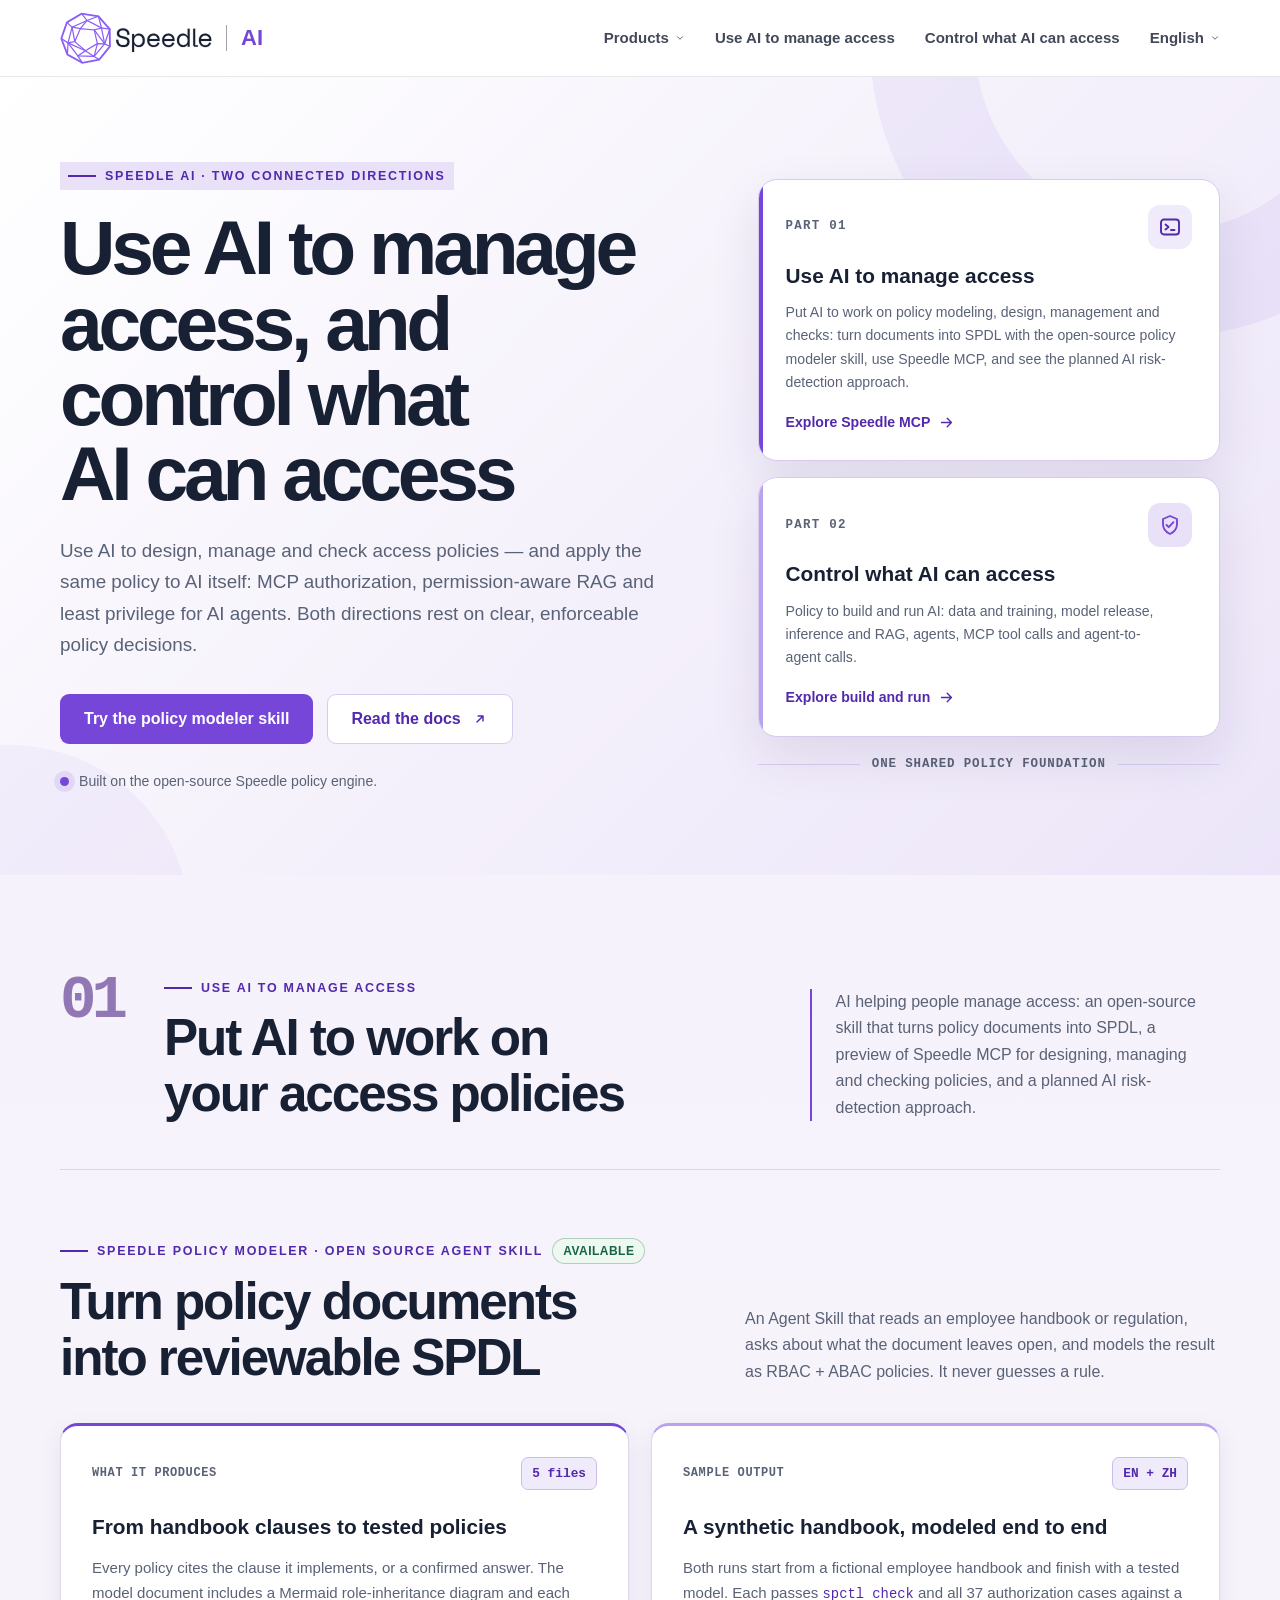
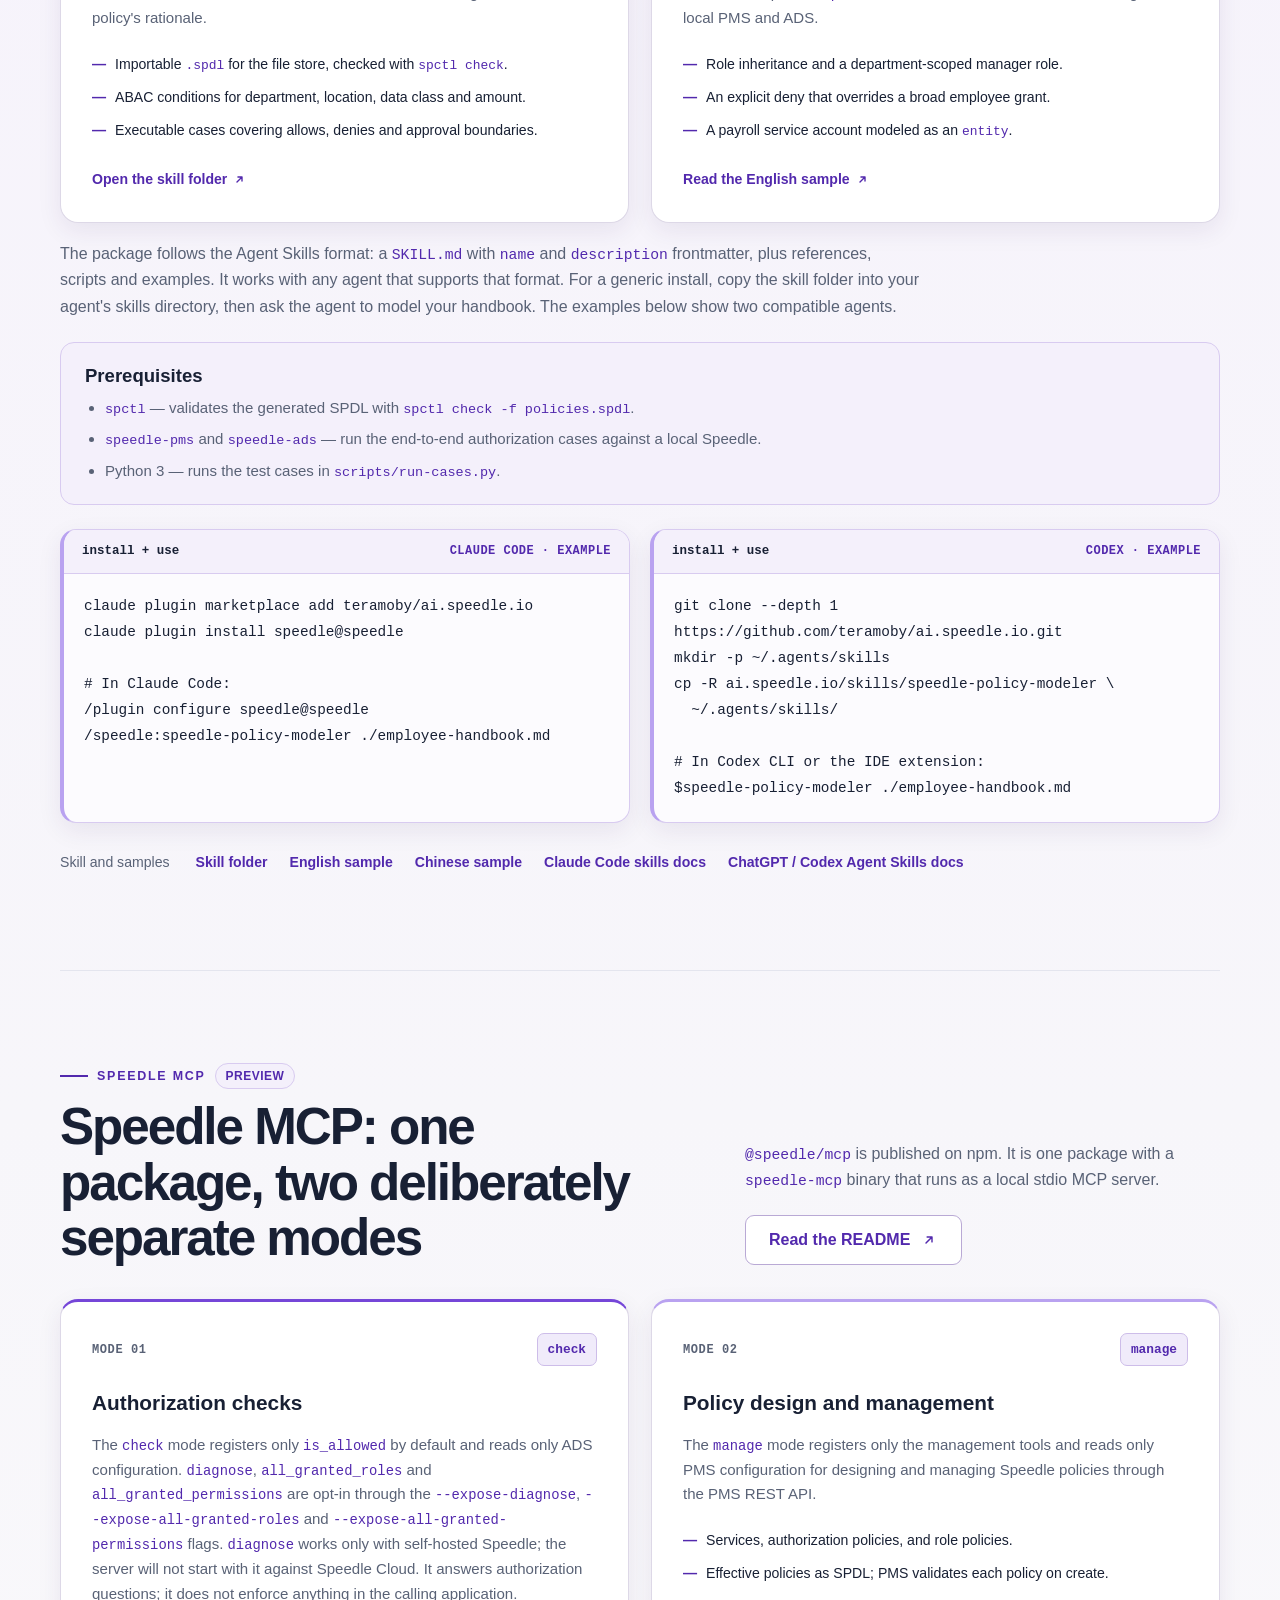
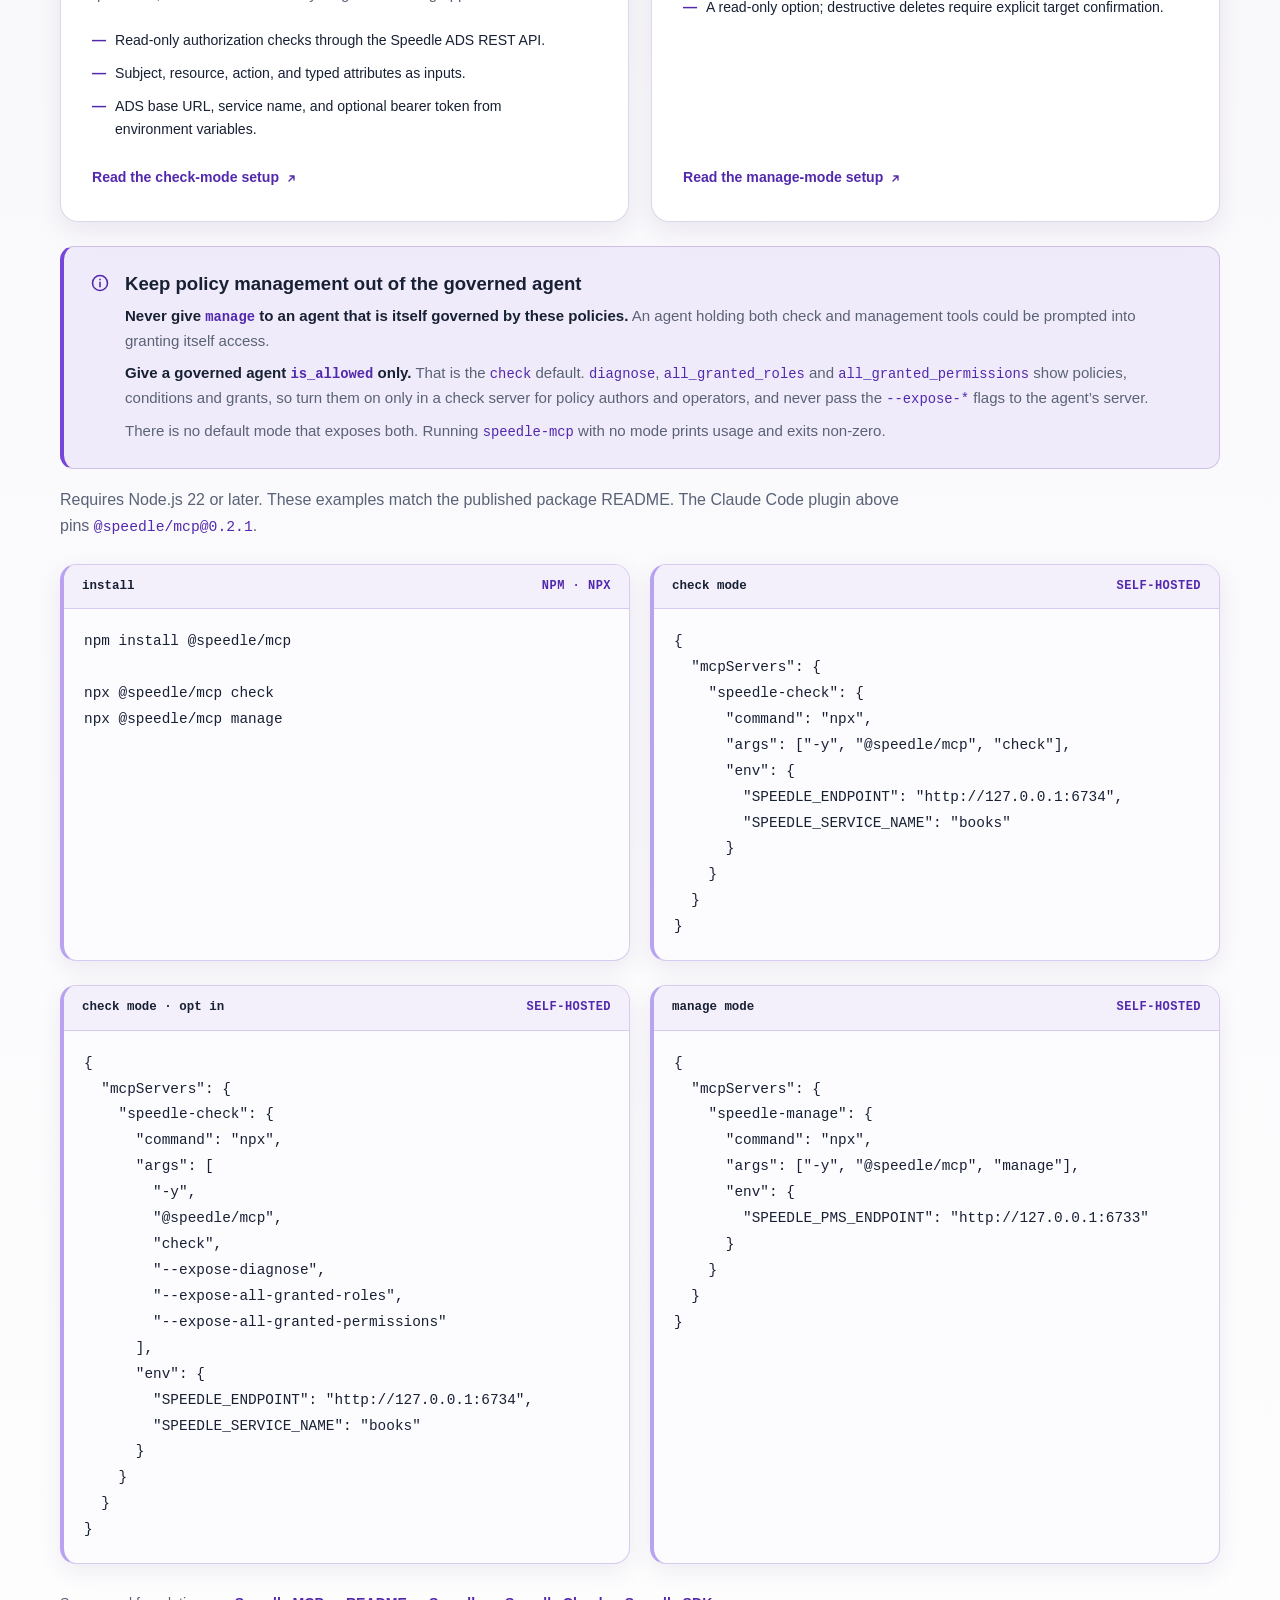
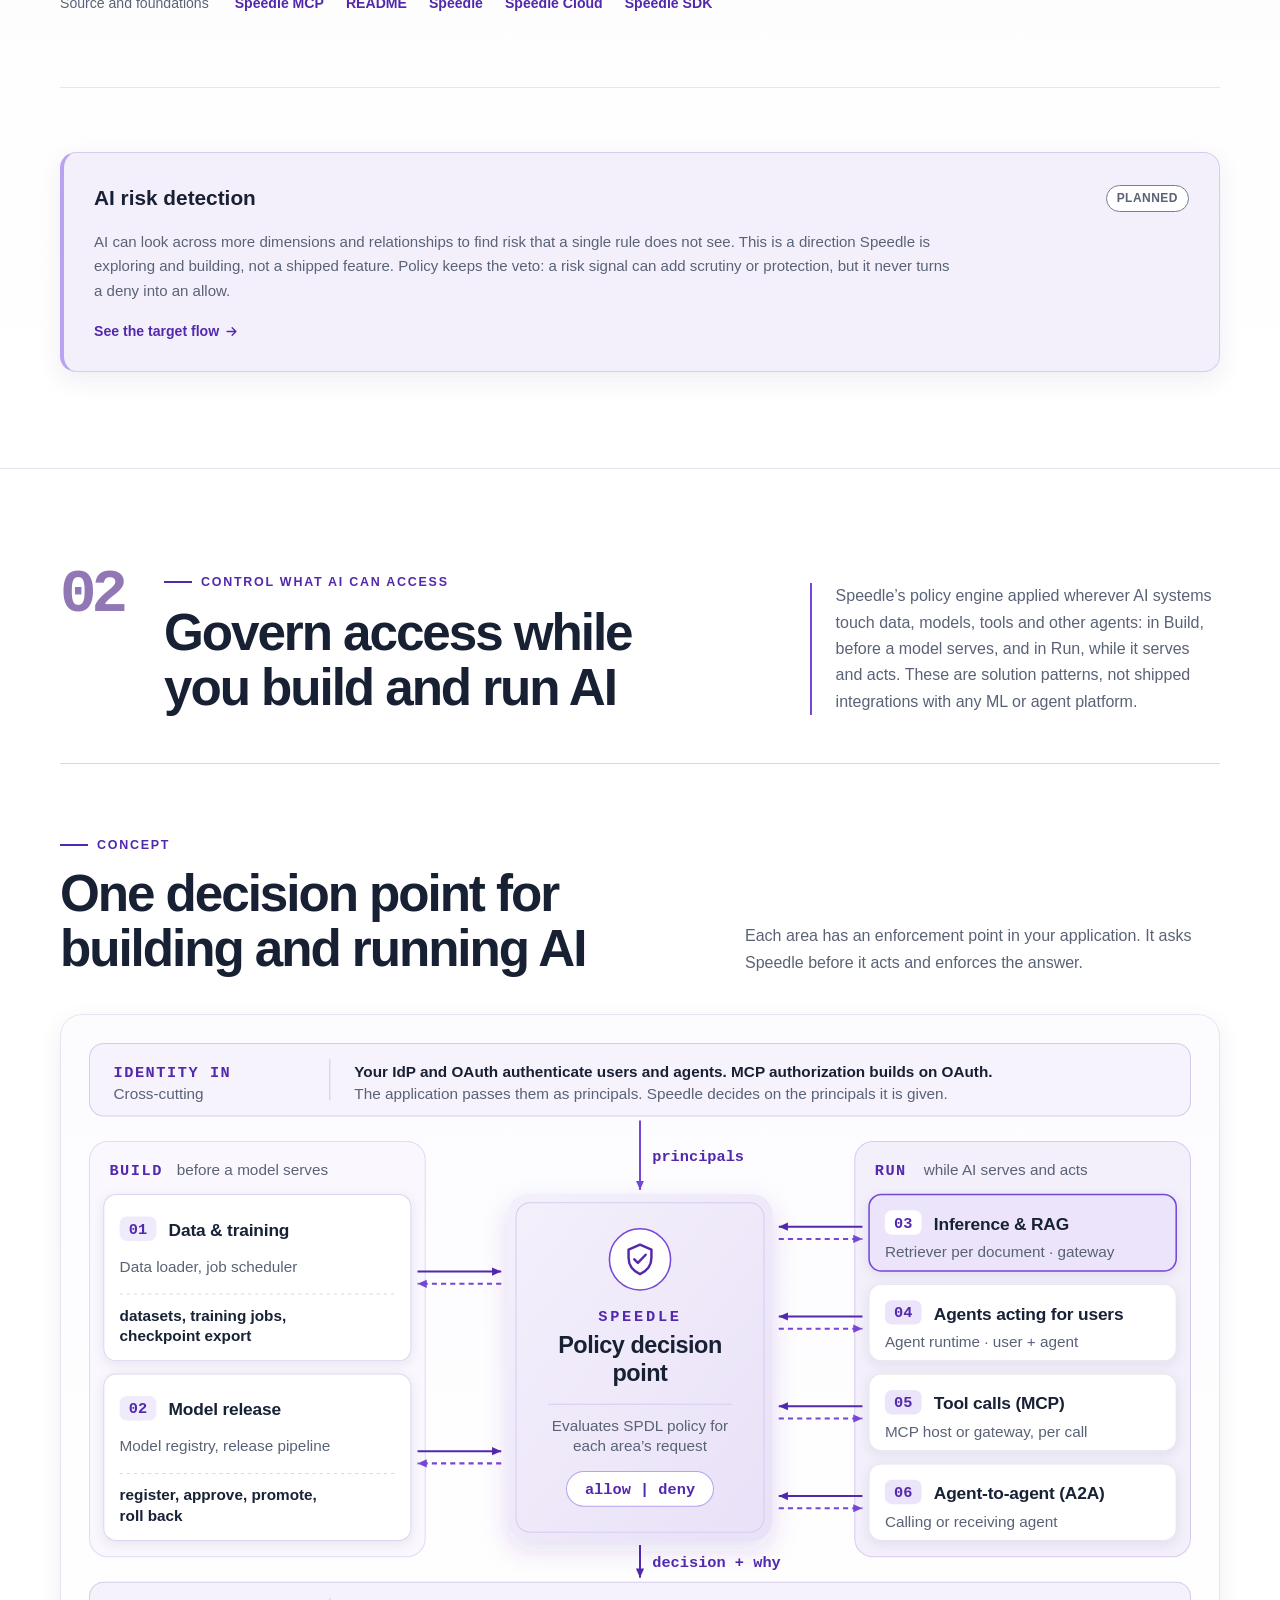
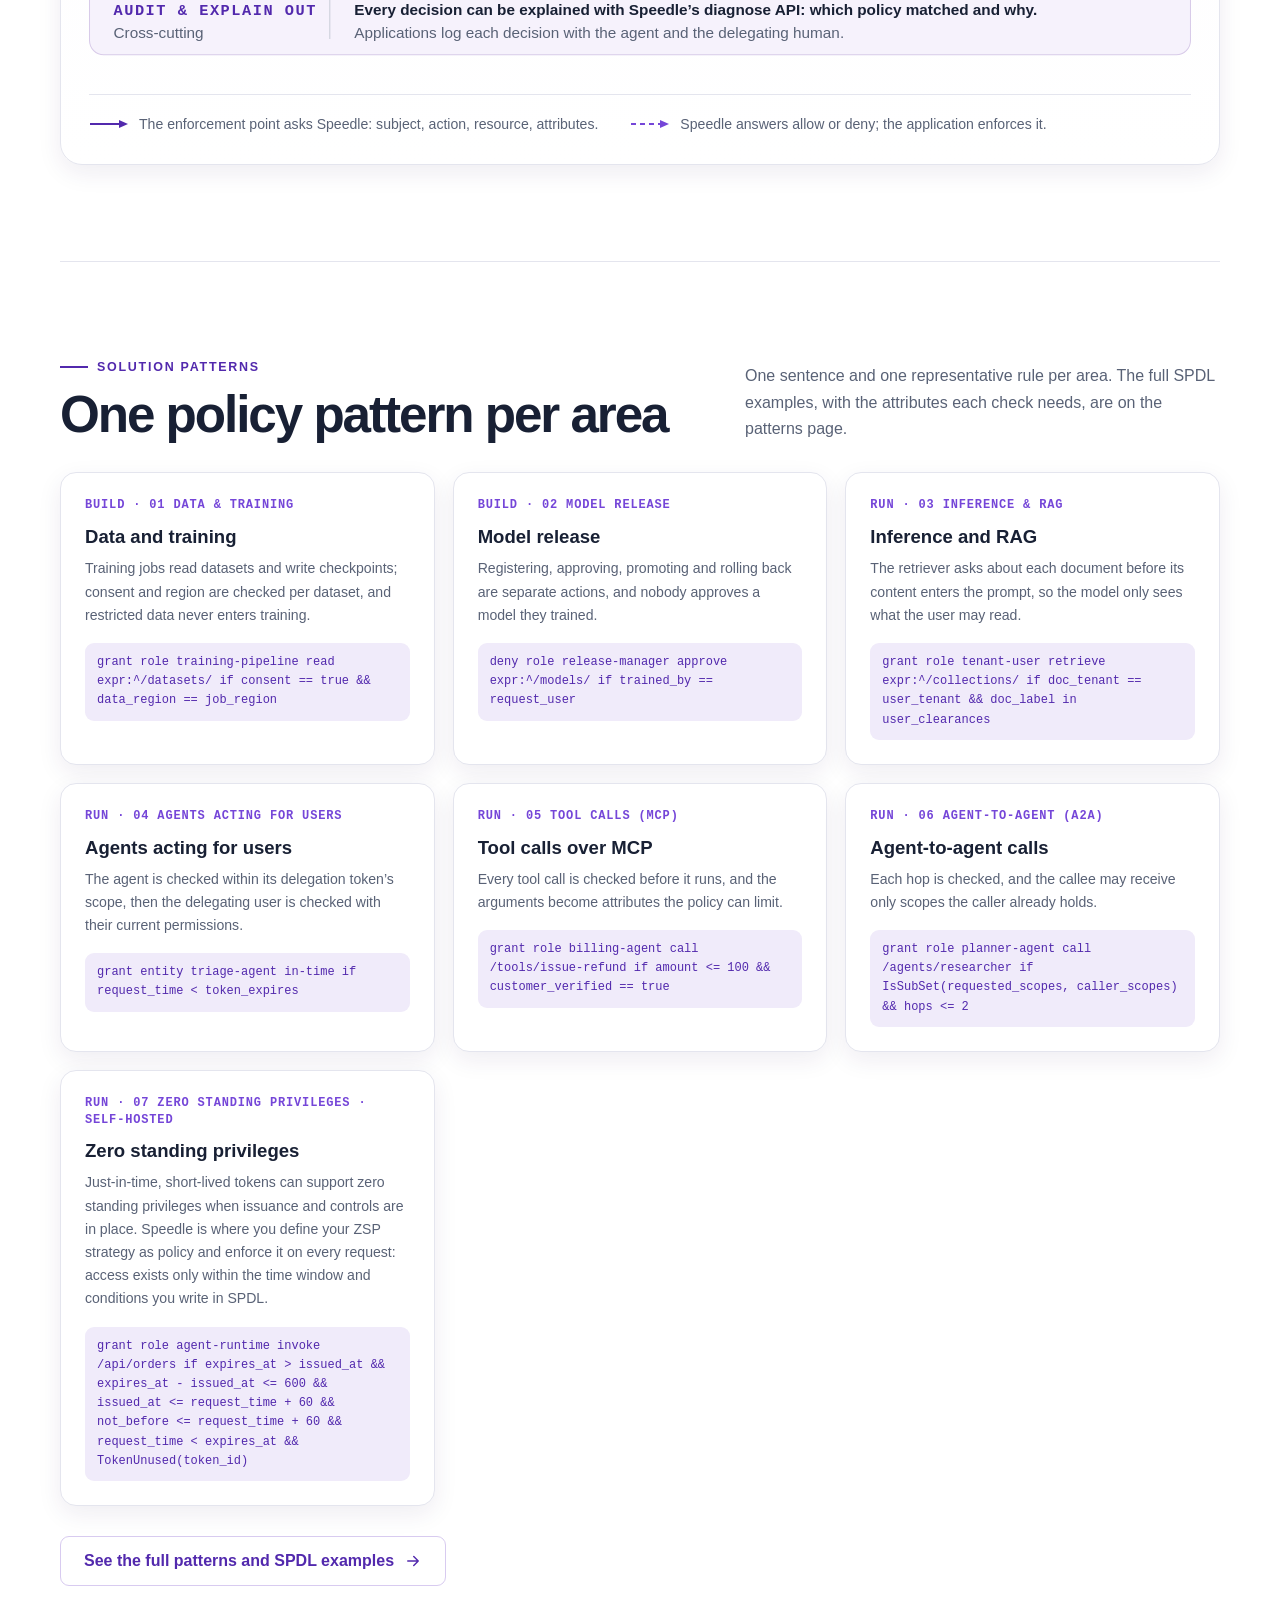
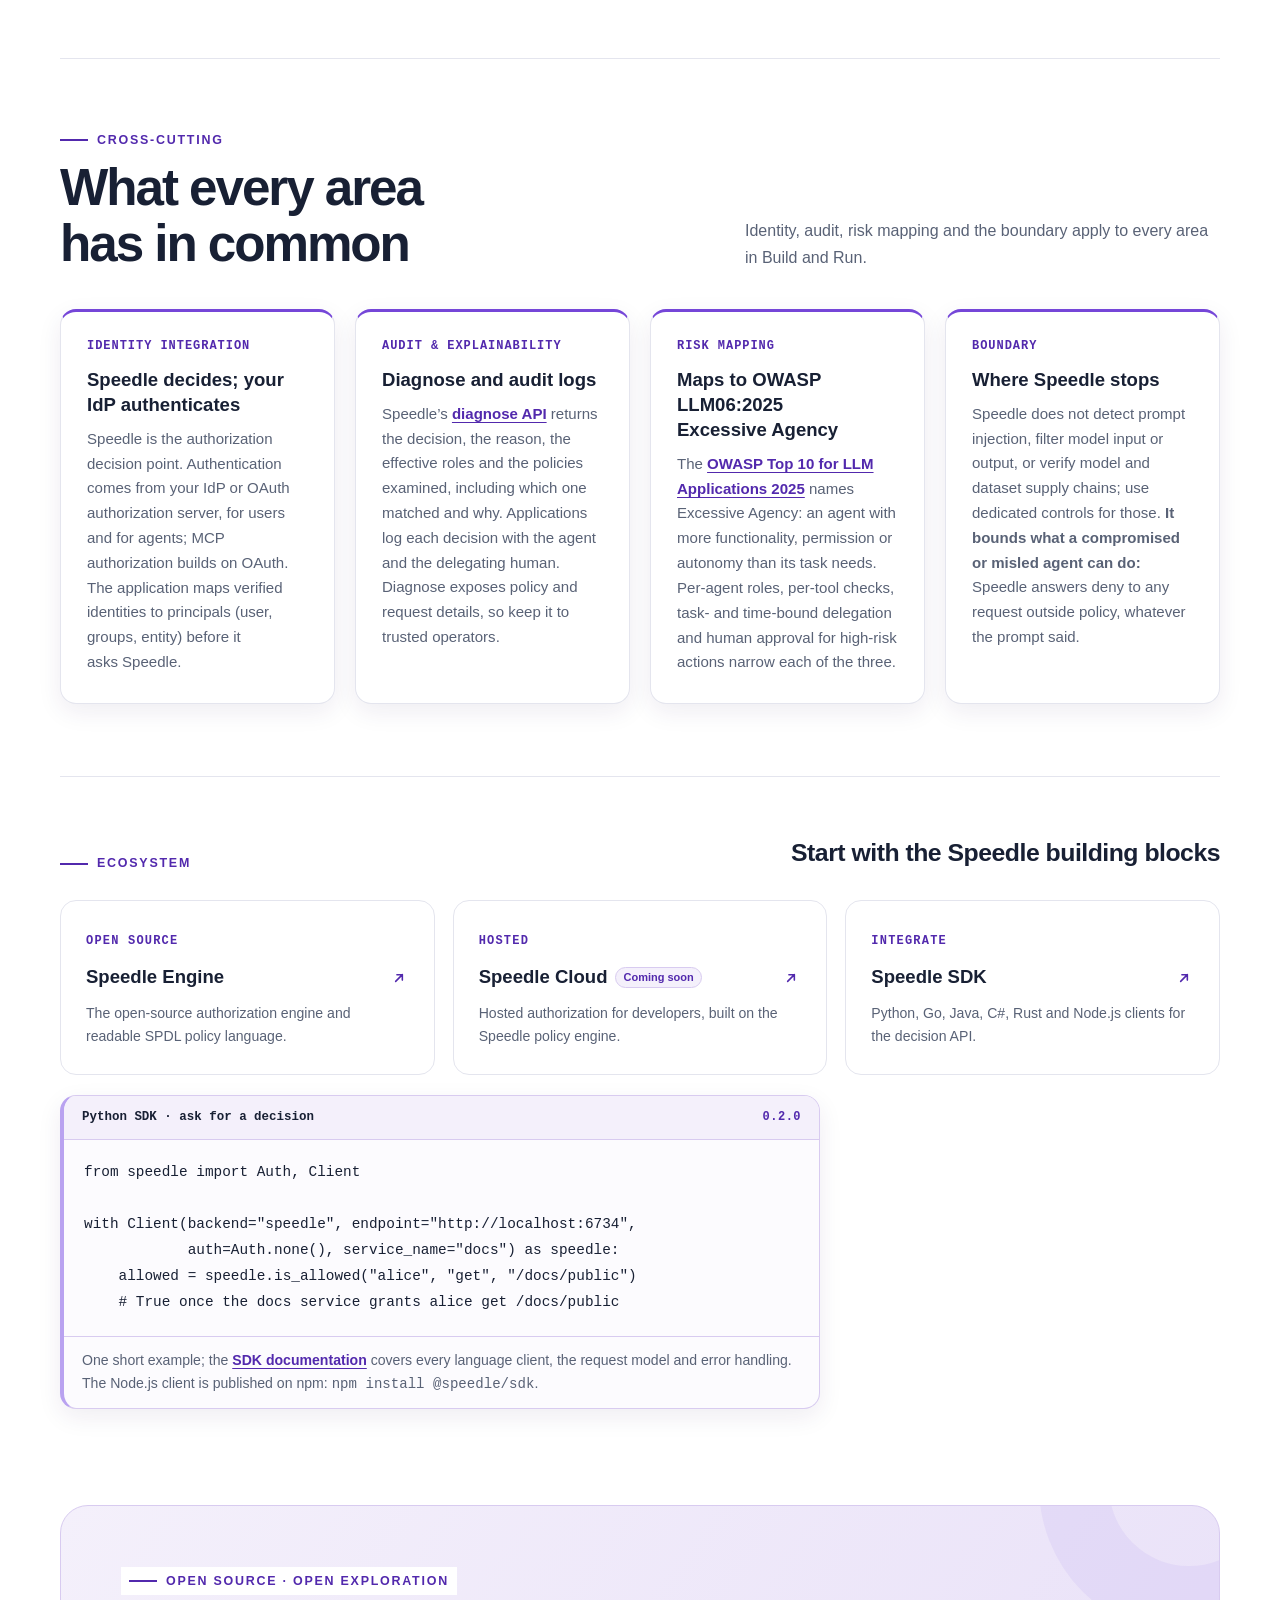
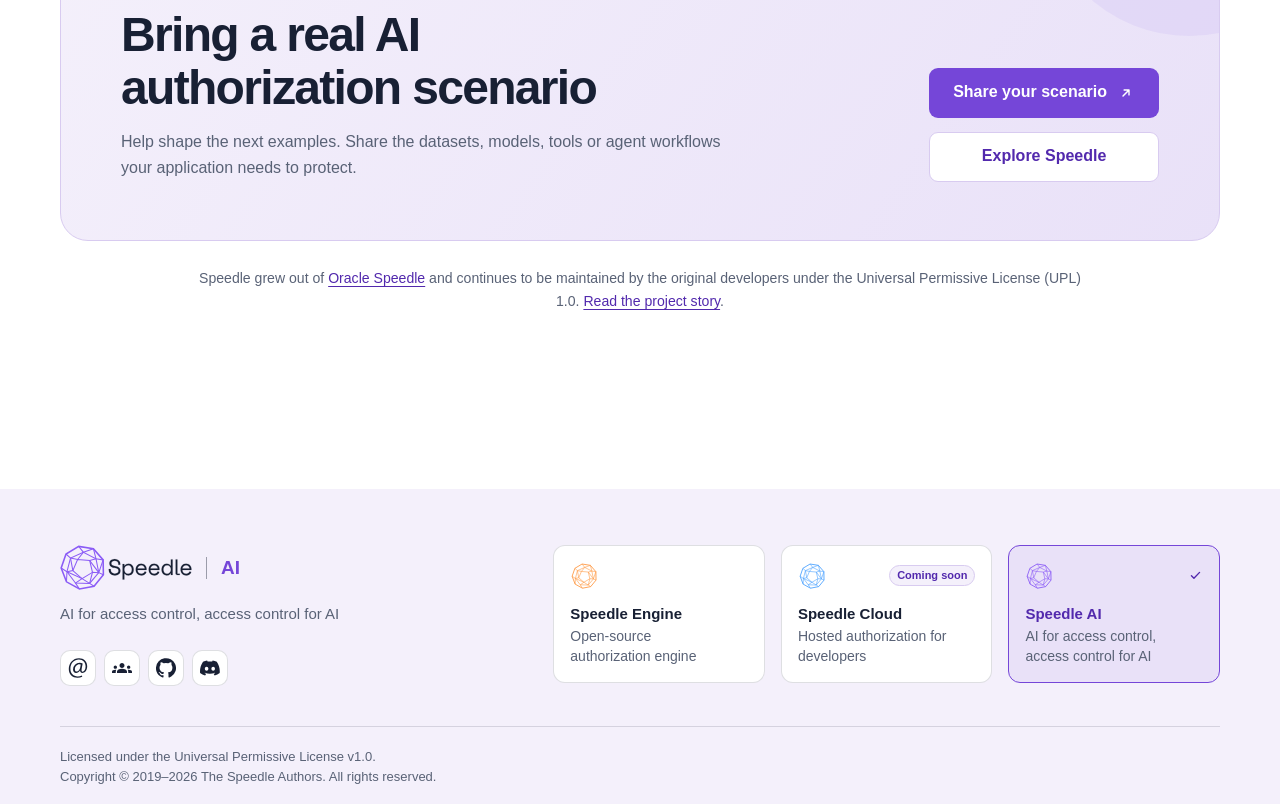
==== index.html @ c2c3751a "fix(seo): limit hreflang alternates to en, zh-CN and x-default Signed-off-by: William Cai <wcai@tera" ====
<!doctype html>
<html lang="en">
<head>
  <meta charset="utf-8">
  <meta name="viewport" content="width=device-width, initial-scale=1">
  <meta name="theme-color" content="#ffffff">
  <meta name="color-scheme" content="light">
  <title>Speedle AI — AI for access control, access control for AI</title>
  <meta name="description" content="Speedle AI: AI agent authorization and access control — MCP authorization, permission-aware RAG, A2A calls, zero standing privileges and least privilege.">
  <meta name="robots" content="index, follow, max-image-preview:large">
  <link rel="canonical" href="https://ai.speedle.io/">
  <link rel="alternate" hreflang="en" href="https://ai.speedle.io/">
  <link rel="alternate" hreflang="zh-CN" href="https://ai.speedle.io/zh/">
  <link rel="alternate" hreflang="x-default" href="https://ai.speedle.io/">
  <meta property="og:type" content="website">
  <meta property="og:locale" content="en_US">
  <meta property="og:site_name" content="Speedle AI">
  <meta property="og:title" content="Speedle AI — AI for access control, access control for AI">
  <meta property="og:description" content="Policy-based access control for AI agents: MCP authorization, permission-aware RAG, A2A calls, zero standing privileges (ZSP) and least privilege on the open-source Speedle engine.">
  <meta property="og:url" content="https://ai.speedle.io/">
  <meta property="og:image" content="https://ai.speedle.io/assets/og-image.png">
  <meta property="og:image:type" content="image/png">
  <meta property="og:image:width" content="1200">
  <meta property="og:image:height" content="630">
  <meta property="og:image:alt" content="Speedle AI: AI agent authorization and access control, with the Speedle sphere mark">
  <meta name="twitter:card" content="summary_large_image">
  <meta name="twitter:title" content="Speedle AI — AI for access control, access control for AI">
  <meta name="twitter:description" content="Policy-based access control for AI agents: MCP authorization, permission-aware RAG, A2A calls, zero standing privileges (ZSP) and least privilege on the open-source Speedle engine.">
  <meta name="twitter:image" content="https://ai.speedle.io/assets/og-image.png">
  <meta name="twitter:image:alt" content="Speedle AI: AI agent authorization and access control, with the Speedle sphere mark">
  <link rel="icon" href="/favicon.svg" type="image/svg+xml">
  <link rel="icon" href="/favicon.ico" sizes="any">
  <link rel="apple-touch-icon" href="/apple-touch-icon.png">
  <link rel="stylesheet" href="/styles.css">
  <script src="/app.js" defer></script>
  <script type="application/ld+json">
  {
    "@context": "https://schema.org",
    "@type": "Organization",
    "@id": "https://engine.speedle.io/#organization",
    "name": "Speedle",
    "url": "https://engine.speedle.io/",
    "logo": "https://ai.speedle.io/apple-touch-icon.png",
    "sameAs": [
      "https://github.com/teramoby/speedle-plus",
      "https://engine.speedle.io/",
      "https://cloud.speedle.io/",
      "https://ai.speedle.io/"
    ]
  }
  </script>
  <script type="application/ld+json">
  {
    "@context": "https://schema.org",
    "@type": "WebSite",
    "@id": "https://ai.speedle.io/#website",
    "url": "https://ai.speedle.io/",
    "name": "Speedle AI",
    "inLanguage": "en",
    "publisher": {
      "@id": "https://engine.speedle.io/#organization"
    }
  }
  </script>
  <script type="application/ld+json">
  {
    "@context": "https://schema.org",
    "@type": "SoftwareApplication",
    "@id": "https://ai.speedle.io/#software",
    "name": "Speedle AI",
    "url": "https://ai.speedle.io/",
    "description": "Speedle AI applies the open-source Speedle policy engine to AI access management: authorization for AI agents, MCP authorization, permission-aware RAG, zero standing privileges (ZSP) and agent-to-agent (A2A) calls.",
    "applicationCategory": "SecurityApplication",
    "isAccessibleForFree": true,
    "license": "https://opensource.org/license/upl",
    "codeRepository": "https://github.com/teramoby/speedle-plus",
    "publisher": {
      "@id": "https://engine.speedle.io/#organization"
    }
  }
  </script>
</head>
<body>
  <svg class="sprite" aria-hidden="true" focusable="false">
    <symbol id="i-arrow" viewBox="0 0 24 24"><path d="M5 12h14M13 6l6 6-6 6"/></symbol>
    <symbol id="i-external" viewBox="0 0 24 24"><path d="M8 16 16 8M9.5 8H16v6.5"/></symbol>
    <symbol id="i-terminal" viewBox="0 0 24 24"><rect x="3" y="4.5" width="18" height="15" rx="3"/><path d="m7.5 9.5 3 2.5-3 2.5M13 15h3.5"/></symbol>
    <symbol id="i-info" viewBox="0 0 24 24"><circle cx="12" cy="12" r="9"/><path d="M12 11v5.5M12 7.5v.5"/></symbol>
    <symbol id="i-check" viewBox="0 0 24 24"><path d="m5.5 12.5 4 4 9-9.5"/></symbol>
    <symbol id="i-cross" viewBox="0 0 24 24"><path d="m7 7 10 10M17 7 7 17"/></symbol>
    <symbol id="i-shield" viewBox="0 0 24 24"><path d="m12 3 7 3v5c0 4.6-2.8 8.1-7 10-4.2-1.9-7-5.4-7-10V6l7-3Z"/><path d="m8.5 12 2.2 2.2 4.8-5"/></symbol>
    <symbol id="i-signals" viewBox="0 0 24 24"><circle cx="12" cy="12" r="2.5"/><circle cx="5" cy="5" r="1.7"/><circle cx="19" cy="5" r="1.7"/><circle cx="5" cy="19" r="1.7"/><circle cx="19" cy="19" r="1.7"/><path d="m6.3 6.3 3.9 3.9m3.6 0 3.9-3.9m-11.4 11.4 3.9-3.9m3.6 0 3.9 3.9"/></symbol>
    <symbol id="i-speedle-sphere" viewBox="22 22 114 114"><g fill="none" stroke="currentColor" stroke-linejoin="miter" stroke-miterlimit="3" stroke-linecap="butt"><polygon stroke-width="3.6" points="41.83 47.82 30.67 80.15 42.9 112.09 72.8 128.69 106.38 122.19 127.93 95.63 127.36 61.43 104.94 35.6 71.16 30.23"/><g stroke-width="2.4"><polygon points="81.97 43.92 52.19 57.23 44.03 88.8 63.62 114.87 96.22 115.81 117.28 90.9 110.94 58.91"/><polygon points="68.57 60.42 57.6 86.19 78.73 104.59 102.75 90.18 96.47 62.88"/><path d="M41.83 47.82L52.19 57.23 68.57 60.42 81.97 43.92 71.16 30.23 M30.67 80.15L44.03 88.8 42.9 112.09 M52.19 57.23L57.6 86.19 44.03 88.8 78.73 104.59 63.62 114.87 72.8 128.69 M78.73 104.59L96.22 115.81 106.38 122.19 M96.22 115.81L102.75 90.18 117.28 90.9 127.93 95.63 M117.28 90.9L127.36 61.43 110.94 58.91 104.94 35.6 81.97 43.92 M110.94 58.91L96.47 62.88 117.28 90.9"/></g></g></symbol>
  </svg>

  <a class="skip-link" href="#main">Skip to content</a>

  <header class="site-header">
    <div class="wrap nav">
      <a class="brand" href="/" aria-label="Speedle AI home">
        <img src="/assets/speedle-mark-ai.svg" width="152" height="52" alt="Speedle">
        <span class="brand-divider" aria-hidden="true"></span>
        <span class="brand-product">AI</span>
      </a>
      <button class="menu" type="button" aria-expanded="false" aria-controls="site-nav" aria-label="Open navigation">☰</button>
      <nav id="site-nav" class="nav-links" aria-label="Main navigation">
        <div class="products">
          <button class="products-toggle" type="button" aria-haspopup="true" aria-expanded="false" aria-controls="products-menu">Products<svg class="products-chevron" viewBox="0 0 24 24" aria-hidden="true"><path d="m6 9 6 6 6-6"/></svg></button>
          <div class="products-panel" id="products-menu" role="menu" aria-label="Speedle products">
            <span class="products-heading" aria-hidden="true">Products</span>
            <a class="product-row" href="https://engine.speedle.io/" role="menuitem">
              <svg class="product-sphere product-engine" aria-hidden="true"><use href="#i-speedle-sphere"/></svg>
              <span class="product-copy"><span class="product-name">Speedle Engine</span><span class="product-description">Open-source authorization engine</span></span>
            </a>
            <a class="product-row" href="https://cloud.speedle.io/" role="menuitem">
              <svg class="product-sphere product-cloud" aria-hidden="true"><use href="#i-speedle-sphere"/></svg>
              <span class="product-copy"><span class="product-name">Speedle Cloud<span class="coming-soon">Coming soon</span></span><span class="product-description">Hosted authorization for developers</span></span>
            </a>
            <a class="product-row" href="https://ai.speedle.io/" role="menuitem" aria-current="page">
              <svg class="product-sphere product-ai" aria-hidden="true"><use href="#i-speedle-sphere"/></svg>
              <span class="product-copy"><span class="product-name">Speedle AI</span><span class="product-description">AI for access control, access control for AI</span></span>
              <svg class="product-check icon icon-sm" aria-hidden="true"><use href="#i-check"/></svg>
            </a>
          </div>
        </div>
        <a href="#ai-for-access">Use AI to manage access</a>
        <a href="#access-for-ai">Control what AI can access</a>
        <div class="languages">
          <button class="languages-button" type="button" aria-haspopup="true" aria-expanded="false" aria-controls="languages-panel">English<svg class="languages-chevron" viewBox="0 0 24 24" aria-hidden="true"><path d="m6 9 6 6 6-6"/></svg></button>
          <span class="languages-heading" aria-hidden="true">Languages</span>
          <div class="languages-panel" id="languages-panel" role="group" aria-label="Languages">
            <a class="language-row" href="/" lang="en" hreflang="en" aria-current="page">English</a>
            <a class="language-row" href="/zh/" lang="zh-CN" hreflang="zh-CN">中文</a>
            <a class="language-row" href="/ja/" lang="ja" hreflang="ja">日本語</a>
            <a class="language-row" href="/ko/" lang="ko" hreflang="ko">한국어</a>
            <a class="language-row" href="/es/" lang="es" hreflang="es">Español</a>
          </div>
        </div>
      </nav>
    </div>
  </header>

  <main id="main">
    <section id="top" class="hero" aria-labelledby="hero-title">
      <div class="wrap hero-grid">
        <div class="hero-copy">
          <p class="eyebrow">Speedle AI · Two connected directions</p>
          <h1 id="hero-title">Use AI to manage access, and control what AI can access</h1>
          <p class="hero-lead">Use AI to design, manage and check access policies — and apply the same policy to AI itself: MCP authorization, permission-aware RAG and least privilege for AI agents. Both directions rest on clear, enforceable policy decisions.</p>
          <div class="actions"><a class="button button-primary" href="#policy-modeler">Try the policy modeler skill</a><a class="button button-secondary" href="https://engine.speedle.io/docs/">Read the docs<svg class="icon" aria-hidden="true"><use href="#i-external"/></svg></a></div>
          <p class="hero-note"><span aria-hidden="true"></span>Built on the open-source Speedle policy engine.</p>
        </div>
        <div class="hero-paths" aria-label="Explore the two parts of Speedle for AI">
          <a class="path-card" href="#ai-for-access">
            <div class="path-top"><span class="path-index">PART 01</span><span class="path-icon" aria-hidden="true"><svg class="icon"><use href="#i-terminal"/></svg></span></div>
            <h2>Use AI to manage access</h2>
            <p>Put AI to work on policy modeling, design, management and checks: turn documents into SPDL with the open-source policy modeler skill, use Speedle MCP, and see the planned AI risk-detection approach.</p>
            <span class="path-link">Explore Speedle MCP<svg class="icon" aria-hidden="true"><use href="#i-arrow"/></svg></span>
          </a>
          <a class="path-card" href="#access-for-ai">
            <div class="path-top"><span class="path-index">PART 02</span><span class="path-icon" aria-hidden="true"><svg class="icon"><use href="#i-shield"/></svg></span></div>
            <h2>Control what AI can access</h2>
            <p>Policy to build and run AI: data and training, model release, inference and RAG, agents, MCP tool calls and agent-to-agent calls.</p>
            <span class="path-link">Explore build and run<svg class="icon" aria-hidden="true"><use href="#i-arrow"/></svg></span>
          </a>
          <p class="hero-foundation"><span></span>One shared policy foundation<span></span></p>
        </div>
      </div>
    </section>

    <section id="ai-for-access" class="section part part-one" aria-labelledby="ai-for-access-title">
      <div class="wrap">
        <header class="part-header">
          <span class="part-number" aria-hidden="true">01</span>
          <div class="part-heading"><p class="eyebrow">Use AI to manage access</p><h2 id="ai-for-access-title">Put AI to work on your access policies</h2></div>
          <p class="part-summary">AI helping people manage access: an open-source skill that turns policy documents into SPDL, a preview of Speedle MCP for designing, managing and checking policies, and a planned AI risk-detection approach.</p>
        </header>

        <div id="policy-modeler" class="policy-modeler">
          <div class="section-head">
            <div><p class="eyebrow">Speedle policy modeler · Open source Agent Skill<span class="status-badge status-available">Available</span></p><h3 id="policy-modeler-title">Turn policy documents into reviewable SPDL</h3></div>
            <p>An Agent Skill that reads an employee handbook or regulation, asks about what the document leaves open, and models the result as RBAC + ABAC policies. It never guesses a rule.</p>
          </div>

          <div class="mode-grid">
            <article class="mode-card">
              <div class="mode-top"><span class="mode-label">What it produces</span><code>5 files</code></div>
              <h4>From handbook clauses to tested policies</h4>
              <p>Every policy cites the clause it implements, or a confirmed answer. The model document includes a Mermaid role-inheritance diagram and each policy's rationale.</p>
              <ul class="mode-list">
                <li><span>Importable <code>.spdl</code> for the file store, checked with <code>spctl check</code>.</span></li>
                <li><span>ABAC conditions for department, location, data class and amount.</span></li>
                <li><span>Executable cases covering allows, denies and approval boundaries.</span></li>
              </ul>
              <a class="mode-link" href="https://github.com/teramoby/ai.speedle.io/tree/main/skills/speedle-policy-modeler">Open the skill folder<svg class="icon icon-sm" aria-hidden="true"><use href="#i-external"/></svg></a>
            </article>
            <article class="mode-card">
              <div class="mode-top"><span class="mode-label">Sample output</span><code>EN + ZH</code></div>
              <h4>A synthetic handbook, modeled end to end</h4>
              <p>Both runs start from a fictional employee handbook and finish with a tested model. Each passes <code>spctl check</code> and all 37 authorization cases against a local PMS and ADS.</p>
              <ul class="mode-list">
                <li><span>Role inheritance and a department-scoped manager role.</span></li>
                <li><span>An explicit deny that overrides a broad employee grant.</span></li>
                <li><span>A payroll service account modeled as an <code>entity</code>.</span></li>
              </ul>
              <a class="mode-link" href="https://github.com/teramoby/ai.speedle.io/blob/main/skills/speedle-policy-modeler/examples/en/model.md">Read the English sample<svg class="icon icon-sm" aria-hidden="true"><use href="#i-external"/></svg></a>
            </article>
          </div>

          <p class="launch-note">The package follows the Agent Skills format: a <code>SKILL.md</code> with <code>name</code> and <code>description</code> frontmatter, plus references, scripts and examples. It works with any agent that supports that format. For a generic install, copy the skill folder into your agent's skills directory, then ask the agent to model your handbook. The examples below show two compatible agents.</p>

          <div class="prerequisites">
            <h4>Prerequisites</h4>
            <ul>
              <li><code>spctl</code> — validates the generated SPDL with <code>spctl check -f policies.spdl</code>.</li>
              <li><code>speedle-pms</code> and <code>speedle-ads</code> — run the end-to-end authorization cases against a local Speedle.</li>
              <li>Python 3 — runs the test cases in <code>scripts/run-cases.py</code>.</li>
            </ul>
          </div>

          <div class="config-grid">
            <figure class="config-card">
              <figcaption><span>install + use</span><span>Claude Code · example</span></figcaption>
              <pre tabindex="0" aria-label="Install and use the Speedle plugin with Claude Code"><code>claude plugin marketplace add teramoby/ai.speedle.io
claude plugin install speedle@speedle

# In Claude Code:
/plugin configure speedle@speedle
/speedle:speedle-policy-modeler ./employee-handbook.md</code></pre>
            </figure>
            <figure class="config-card">
              <figcaption><span>install + use</span><span>Codex · example</span></figcaption>
              <pre tabindex="0" aria-label="Install and use the Speedle policy modeler skill with Codex"><code>git clone --depth 1 https://github.com/teramoby/ai.speedle.io.git
mkdir -p ~/.agents/skills
cp -R ai.speedle.io/skills/speedle-policy-modeler \
  ~/.agents/skills/

# In Codex CLI or the IDE extension:
$speedle-policy-modeler ./employee-handbook.md</code></pre>
            </figure>
          </div>

          <div class="mcp-resources"><span>Skill and samples</span><a href="https://github.com/teramoby/ai.speedle.io/tree/main/skills/speedle-policy-modeler">Skill folder</a><a href="https://github.com/teramoby/ai.speedle.io/blob/main/skills/speedle-policy-modeler/examples/en/model.md">English sample</a><a href="https://github.com/teramoby/ai.speedle.io/blob/main/skills/speedle-policy-modeler/examples/zh/model.md">Chinese sample</a><a href="https://code.claude.com/docs/en/skills">Claude Code skills docs</a><a href="https://learn.chatgpt.com/docs/build-skills">ChatGPT / Codex Agent Skills docs</a></div>
        </div>

        <div id="mcp" class="subsection mcp">
          <div class="section-head mcp-intro">
            <div><p class="eyebrow">Speedle MCP<span class="status-badge status-preview">Preview</span></p><h3 id="mcp-title">Speedle MCP: one package, two deliberately separate modes</h3></div>
            <div class="mcp-lead">
              <p><code>@speedle/mcp</code> is published on npm. It is one package with a <code>speedle-mcp</code> binary that runs as a local stdio MCP server.</p>
              <a class="button button-outline" href="https://github.com/teramoby/speedle-mcp/blob/main/README.md">Read the README<svg class="icon" aria-hidden="true"><use href="#i-external"/></svg></a>
            </div>
          </div>

          <div class="mode-grid">
            <article class="mode-card">
              <div class="mode-top"><span class="mode-label">Mode 01</span><code>check</code></div>
              <h4>Authorization checks</h4>
              <p>The <code>check</code> mode registers only <code>is_allowed</code> by default and reads only ADS configuration. <code>diagnose</code>, <code>all_granted_roles</code> and <code>all_granted_permissions</code> are opt-in through the <code>--expose-diagnose</code>, <code>--expose-all-granted-roles</code> and <code>--expose-all-granted-permissions</code> flags. <code>diagnose</code> works only with self-hosted Speedle; the server will not start with it against Speedle Cloud. It answers authorization questions; it does not enforce anything in the calling application.</p>
              <ul class="mode-list">
                <li>Read-only authorization checks through the Speedle ADS REST API.</li>
                <li>Subject, resource, action, and typed attributes as inputs.</li>
                <li>ADS base URL, service name, and optional bearer token from environment variables.</li>
              </ul>
              <a class="mode-link" href="https://github.com/teramoby/speedle-mcp/blob/main/README.md#check-mode--self-hosted-speedle-loopback-or-internal-ads">Read the check-mode setup<svg class="icon icon-sm" aria-hidden="true"><use href="#i-external"/></svg></a>
            </article>
            <article class="mode-card">
              <div class="mode-top"><span class="mode-label">Mode 02</span><code>manage</code></div>
              <h4>Policy design and management</h4>
              <p>The <code>manage</code> mode registers only the management tools and reads only PMS configuration for designing and managing Speedle policies through the PMS REST API.</p>
              <ul class="mode-list">
                <li>Services, authorization policies, and role policies.</li>
                <li>Effective policies as SPDL; PMS validates each policy on create.</li>
                <li>A read-only option; destructive deletes require explicit target confirmation.</li>
              </ul>
              <a class="mode-link" href="https://github.com/teramoby/speedle-mcp/blob/main/README.md#manage-mode--self-hosted-speedle-policy-management-pms">Read the manage-mode setup<svg class="icon icon-sm" aria-hidden="true"><use href="#i-external"/></svg></a>
            </article>
          </div>

          <aside class="mcp-security" aria-labelledby="mcp-security-title">
            <svg class="icon" aria-hidden="true"><use href="#i-info"/></svg>
            <div><h4 id="mcp-security-title">Keep policy management out of the governed agent</h4><p><strong>Never give <code>manage</code> to an agent that is itself governed by these policies.</strong> An agent holding both check and management tools could be prompted into granting itself access.</p><p><strong>Give a governed agent <code>is_allowed</code> only.</strong> That is the <code>check</code> default. <code>diagnose</code>, <code>all_granted_roles</code> and <code>all_granted_permissions</code> show policies, conditions and grants, so turn them on only in a check server for policy authors and operators, and never pass the <code>--expose-*</code> flags to the agent’s server.</p><p>There is no default mode that exposes both. Running <code>speedle-mcp</code> with no mode prints usage and exits non-zero.</p></div>
          </aside>

          <p class="launch-note">Requires Node.js 22 or later. These examples match the published package README. The Claude Code plugin above pins <code>@speedle/mcp@0.2.1</code>.</p>

          <div class="config-grid">
            <figure class="config-card">
              <figcaption><span>install</span><span>npm · npx</span></figcaption>
              <pre tabindex="0" aria-label="Install @speedle/mcp or run the speedle-mcp binary"><code>npm install @speedle/mcp

npx @speedle/mcp check
npx @speedle/mcp manage</code></pre>
            </figure>
            <figure class="config-card">
              <figcaption><span>check mode</span><span>self-hosted</span></figcaption>
              <pre tabindex="0" aria-label="MCP client configuration for Speedle MCP check mode"><code>{
  "mcpServers": {
    "speedle-check": {
      "command": "npx",
      "args": ["-y", "@speedle/mcp", "check"],
      "env": {
        "SPEEDLE_ENDPOINT": "http://127.0.0.1:6734",
        "SPEEDLE_SERVICE_NAME": "books"
      }
    }
  }
}</code></pre>
            </figure>
          </div>

          <div class="config-grid">
            <figure class="config-card">
              <figcaption><span>check mode · opt in</span><span>self-hosted</span></figcaption>
              <pre tabindex="0" aria-label="MCP client configuration that opts in to extra check-mode tools"><code>{
  "mcpServers": {
    "speedle-check": {
      "command": "npx",
      "args": [
        "-y",
        "@speedle/mcp",
        "check",
        "--expose-diagnose",
        "--expose-all-granted-roles",
        "--expose-all-granted-permissions"
      ],
      "env": {
        "SPEEDLE_ENDPOINT": "http://127.0.0.1:6734",
        "SPEEDLE_SERVICE_NAME": "books"
      }
    }
  }
}</code></pre>
            </figure>
            <figure class="config-card">
              <figcaption><span>manage mode</span><span>self-hosted</span></figcaption>
              <pre tabindex="0" aria-label="MCP client configuration for Speedle MCP manage mode"><code>{
  "mcpServers": {
    "speedle-manage": {
      "command": "npx",
      "args": ["-y", "@speedle/mcp", "manage"],
      "env": {
        "SPEEDLE_PMS_ENDPOINT": "http://127.0.0.1:6733"
      }
    }
  }
}</code></pre>
            </figure>
          </div>

          <div class="mcp-resources"><span>Source and foundations</span><a href="https://github.com/teramoby/speedle-mcp">Speedle MCP</a><a href="https://github.com/teramoby/speedle-mcp/blob/main/README.md">README</a><a href="https://github.com/teramoby/speedle-plus">Speedle</a><a href="https://cloud.speedle.io/">Speedle Cloud</a><a href="https://github.com/teramoby/speedle-sdk">Speedle SDK</a></div>
        </div>

        <div id="risk-detection" class="risk-detection">
          <article class="risk-card" aria-labelledby="risk-title">
            <div class="risk-card-top"><h3 id="risk-title">AI risk detection</h3><span class="status-badge status-planned">Planned</span></div>
            <p>AI can look across more dimensions and relationships to find risk that a single rule does not see. This is a direction Speedle is exploring and building, not a shipped feature. Policy keeps the veto: a risk signal can add scrutiny or protection, but it never turns a deny into an allow.</p>
            <a class="mode-link" href="/patterns/#risk-detection">See the target flow<svg class="icon icon-sm" aria-hidden="true"><use href="#i-arrow"/></svg></a>
          </article>
        </div>
      </div>
    </section>

    <section id="access-for-ai" class="section part part-two" aria-labelledby="access-for-ai-title">
      <div class="wrap">
        <header class="part-header">
          <span class="part-number" aria-hidden="true">02</span>
          <div class="part-heading"><p class="eyebrow">Control what AI can access</p><h2 id="access-for-ai-title">Govern access while you build and run AI</h2></div>
          <p class="part-summary">Speedle’s policy engine applied wherever AI systems touch data, models, tools and other agents: in Build, before a model serves, and in Run, while it serves and acts. These are solution patterns, not shipped integrations with any ML or agent platform.</p>
        </header>

        <div id="lifecycle" class="concept">
          <div class="section-head">
            <div><p class="eyebrow">Concept</p><h3 id="concept-title">One decision point for building and running AI</h3></div>
            <p>Each area has an enforcement point in your application. It asks Speedle before it acts and enforces the answer.</p>
          </div>
          <figure class="concept-figure">
            <svg class="cd cd-wide" viewBox="0 0 1080 616" role="img" aria-labelledby="cdw-title cdw-desc">
              <title id="cdw-title">Concept: Speedle as the decision point for building and running AI</title>
              <desc id="cdw-desc">An identity band at the top: your IdP and OAuth authenticate users and agents, MCP authorization builds on OAuth, and the principals flow into Speedle. On the left, the Build lane has two areas: data and training, asked by the data loader and job scheduler; and model release, asked by the model registry and release pipeline. On the right, the Run lane has four areas: inference and RAG, asked by the retriever per document and the API gateway; agents acting for users, asked by the agent runtime about the agent’s token scope and then the delegating user; tool calls over MCP, asked by the MCP host or gateway; and agent-to-agent calls, asked by the calling or receiving agent. Every area's enforcement point sends a request to Speedle's policy decision point in the centre and receives allow or deny. From Speedle, decisions and their explanations flow into the audit and explain band at the bottom: the diagnose API shows which policy matched and why, and applications log each decision with the agent and the delegating human.</desc>
              <defs>
                <linearGradient id="cdw-pdp" x1="0" y1="0" x2="1" y2="1"><stop offset="0" stop-color="#f4f0fb"/><stop offset="1" stop-color="#e9e1f8"/></linearGradient>
                <filter id="cdw-lift" x="-8%" y="-8%" width="116%" height="130%"><feDropShadow dx="0" dy="3" stdDeviation="5" flood-color="#2e1c58" flood-opacity=".09"/></filter>
                <filter id="cdw-lift-strong" x="-15%" y="-10%" width="130%" height="125%"><feDropShadow dx="0" dy="10" stdDeviation="12" flood-color="#5229ad" flood-opacity=".14"/></filter>
                <marker id="cdw-ask" viewBox="0 0 10 10" refX="9" refY="5" markerUnits="userSpaceOnUse" markerWidth="10" markerHeight="10" orient="auto"><path d="M0 1 9 5 0 9z" fill="#5229ad"/></marker>
                <marker id="cdw-ans" viewBox="0 0 10 10" refX="9" refY="5" markerUnits="userSpaceOnUse" markerWidth="10" markerHeight="10" orient="auto"><path d="M0 1 9 5 0 9z" fill="#7546d8"/></marker>
              </defs>

              <g class="cd-band cd-band-id">
                <rect x="0.5" y="0.5" width="1079" height="71" rx="14"/>
                <text class="cd-label cd-teal" x="24" y="33">IDENTITY IN</text>
                <text class="cd-sub" x="24" y="55">Cross-cutting</text>
                <line class="cd-divider" x1="236" y1="16" x2="236" y2="56"/>
                <text class="cd-strong" x="260" y="33">Your IdP and OAuth authenticate users and agents. MCP authorization builds on OAuth.</text>
                <text class="cd-text" x="260" y="55">The application passes them as principals. Speedle decides on the principals it is given.</text>
              </g>
              <line class="cd-in" x1="540" y1="76" x2="540" y2="144" marker-end="url(#cdw-ans)"/>
              <text class="cd-mono" x="552" y="116">principals</text>

              <g class="cd-lane cd-lane-build">
                <rect x="0.5" y="96.5" width="329" height="407" rx="18"/>
                <text class="cd-label cd-purple" x="20" y="129">BUILD</text>
                <text class="cd-sub" x="86" y="129">before a model serves</text>
              </g>
              <g class="cd-lane cd-lane-run">
                <rect x="750.5" y="96.5" width="329" height="407" rx="18"/>
                <text class="cd-label cd-teal" x="770" y="129">RUN</text>
                <text class="cd-sub" x="818" y="129">while AI serves and acts</text>
              </g>

              <g class="cd-card cd-card-build" filter="url(#cdw-lift)">
                <rect x="14.5" y="148.5" width="301" height="163" rx="12"/>
                <rect class="cd-chip" x="30" y="170" width="36" height="24" rx="7"/>
                <text class="cd-num" x="48" y="187">01</text>
                <text class="cd-title" x="78" y="189">Data &amp; training</text>
                <text class="cd-text" x="30" y="224">Data loader, job scheduler</text>
                <line class="cd-rule" x1="30" y1="246" x2="300" y2="246"/>
                <text class="cd-res" x="30" y="272">datasets, training jobs,</text>
                <text class="cd-res" x="30" y="292">checkpoint export</text>
              </g>
              <g class="cd-card cd-card-build" filter="url(#cdw-lift)">
                <rect x="14.5" y="324.5" width="301" height="163" rx="12"/>
                <rect class="cd-chip" x="30" y="346" width="36" height="24" rx="7"/>
                <text class="cd-num" x="48" y="363">02</text>
                <text class="cd-title" x="78" y="365">Model release</text>
                <text class="cd-text" x="30" y="400">Model registry, release pipeline</text>
                <line class="cd-rule" x1="30" y1="422" x2="300" y2="422"/>
                <text class="cd-res" x="30" y="448">register, approve, promote,</text>
                <text class="cd-res" x="30" y="468">roll back</text>
              </g>

              <g class="cd-card cd-card-key" filter="url(#cdw-lift)">
                <rect x="764.5" y="148.5" width="301" height="75" rx="12"/>
                <rect class="cd-chip" x="780" y="164" width="36" height="24" rx="7"/>
                <text class="cd-num" x="798" y="181">03</text>
                <text class="cd-title" x="828" y="183">Inference &amp; RAG</text>
                <text class="cd-text" x="780" y="210">Retriever per document · gateway</text>
              </g>
              <g class="cd-card cd-card-run" filter="url(#cdw-lift)">
                <rect x="764.5" y="236.5" width="301" height="75" rx="12"/>
                <rect class="cd-chip" x="780" y="252" width="36" height="24" rx="7"/>
                <text class="cd-num" x="798" y="269">04</text>
                <text class="cd-title" x="828" y="271">Agents acting for users</text>
                <text class="cd-text" x="780" y="298">Agent runtime · user + agent</text>
              </g>
              <g class="cd-card cd-card-run" filter="url(#cdw-lift)">
                <rect x="764.5" y="324.5" width="301" height="75" rx="12"/>
                <rect class="cd-chip" x="780" y="340" width="36" height="24" rx="7"/>
                <text class="cd-num" x="798" y="357">05</text>
                <text class="cd-title" x="828" y="359">Tool calls (MCP)</text>
                <text class="cd-text" x="780" y="386">MCP host or gateway, per call</text>
              </g>
              <g class="cd-card cd-card-run" filter="url(#cdw-lift)">
                <rect x="764.5" y="412.5" width="301" height="75" rx="12"/>
                <rect class="cd-chip" x="780" y="428" width="36" height="24" rx="7"/>
                <text class="cd-num" x="798" y="445">06</text>
                <text class="cd-title" x="828" y="447">Agent-to-agent (A2A)</text>
                <text class="cd-text" x="780" y="474">Calling or receiving agent</text>
              </g>

              <g class="cd-arrows">
                <line class="cd-ask" x1="322" y1="224" x2="404" y2="224" marker-end="url(#cdw-ask)"/>
                <line class="cd-ans" x1="404" y1="236" x2="322" y2="236" marker-end="url(#cdw-ans)"/>
                <line class="cd-ask" x1="322" y1="400" x2="404" y2="400" marker-end="url(#cdw-ask)"/>
                <line class="cd-ans" x1="404" y1="412" x2="322" y2="412" marker-end="url(#cdw-ans)"/>
                <line class="cd-ask" x1="758" y1="180" x2="676" y2="180" marker-end="url(#cdw-ask)"/>
                <line class="cd-ans" x1="676" y1="192" x2="758" y2="192" marker-end="url(#cdw-ans)"/>
                <line class="cd-ask" x1="758" y1="268" x2="676" y2="268" marker-end="url(#cdw-ask)"/>
                <line class="cd-ans" x1="676" y1="280" x2="758" y2="280" marker-end="url(#cdw-ans)"/>
                <line class="cd-ask" x1="758" y1="356" x2="676" y2="356" marker-end="url(#cdw-ask)"/>
                <line class="cd-ans" x1="676" y1="368" x2="758" y2="368" marker-end="url(#cdw-ans)"/>
                <line class="cd-ask" x1="758" y1="444" x2="676" y2="444" marker-end="url(#cdw-ask)"/>
                <line class="cd-ans" x1="676" y1="456" x2="758" y2="456" marker-end="url(#cdw-ans)"/>
              </g>

              <g class="cd-pdp">
                <rect x="410" y="148" width="260" height="340" rx="20" fill="url(#cdw-pdp)" filter="url(#cdw-lift-strong)"/>
                <rect class="cd-pdp-ring" x="418.5" y="156.5" width="243" height="323" rx="14"/>
                <circle class="cd-pdp-badge" cx="540" cy="212" r="30"/>
                <path class="cd-pdp-icon" transform="translate(520.8 192.8) scale(1.6)" d="m12 3 7 3v5c0 4.6-2.8 8.1-7 10-4.2-1.9-7-5.4-7-10V6l7-3Z M8.5 12l2.2 2.2 4.8-5"/>
                <text class="cd-pdp-eyebrow" x="540" y="272">SPEEDLE</text>
                <text class="cd-pdp-title" x="540" y="304">Policy decision</text>
                <text class="cd-pdp-title" x="540" y="331">point</text>
                <line class="cd-pdp-rule" x1="450" y1="354" x2="630" y2="354"/>
                <text class="cd-pdp-text" x="540" y="380">Evaluates SPDL policy for</text>
                <text class="cd-pdp-text" x="540" y="400">each area’s request</text>
                <rect class="cd-pdp-chip" x="468" y="420" width="144" height="34" rx="17"/>
                <text class="cd-pdp-answer" x="540" y="442">allow | deny</text>
              </g>

              <line class="cd-out" x1="540" y1="492" x2="540" y2="524" marker-end="url(#cdw-ask)"/>
              <text class="cd-mono" x="552" y="514">decision + why</text>
              <g class="cd-band cd-band-audit">
                <rect x="0.5" y="528.5" width="1079" height="71" rx="14"/>
                <text class="cd-label cd-purple" x="24" y="561">AUDIT &amp; EXPLAIN OUT</text>
                <text class="cd-sub" x="24" y="583">Cross-cutting</text>
                <line class="cd-divider" x1="236" y1="544" x2="236" y2="584"/>
                <text class="cd-strong" x="260" y="561">Every decision can be explained with Speedle’s diagnose API: which policy matched and why.</text>
                <text class="cd-text" x="260" y="583">Applications log each decision with the agent and the delegating human.</text>
              </g>

            </svg>
            <svg class="cd cd-stack" viewBox="0 0 360 1220" role="img" aria-labelledby="cds-title cds-desc">
              <title id="cds-title">Concept: Speedle as the decision point for building and running AI</title>
              <desc id="cds-desc">Stacked from top to bottom. Identity in: your IdP and OAuth authenticate users and agents, MCP authorization builds on OAuth, and the application passes the principals to Speedle. Speedle's policy decision point evaluates SPDL policy and answers allow or deny. Every area's enforcement point asks it. Build lane: data and training, asked by the data loader and job scheduler; model release, asked by the model registry and release pipeline. Run lane: inference and RAG, asked by the retriever per document and the API gateway; agents acting for users, asked by the agent runtime about the agent’s token scope and then the delegating user; tool calls over MCP, asked by the MCP host or gateway per call; agent-to-agent calls, asked by the calling or receiving agent. Audit and explain out: the diagnose API shows which policy matched and why, and applications log each decision with the agent and the delegating human.</desc>
              <defs>
                <linearGradient id="cds-pdp" x1="0" y1="0" x2="1" y2="1"><stop offset="0" stop-color="#f4f0fb"/><stop offset="1" stop-color="#e9e1f8"/></linearGradient>
                <filter id="cds-lift" x="-8%" y="-10%" width="116%" height="140%"><feDropShadow dx="0" dy="3" stdDeviation="4" flood-color="#2e1c58" flood-opacity=".09"/></filter>
                <filter id="cds-lift-strong" x="-12%" y="-15%" width="124%" height="145%"><feDropShadow dx="0" dy="8" stdDeviation="10" flood-color="#5229ad" flood-opacity=".13"/></filter>
                <marker id="cds-ask" viewBox="0 0 10 10" refX="9" refY="5" markerUnits="userSpaceOnUse" markerWidth="10" markerHeight="10" orient="auto"><path d="M0 1 9 5 0 9z" fill="#5229ad"/></marker>
                <marker id="cds-ans" viewBox="0 0 10 10" refX="9" refY="5" markerUnits="userSpaceOnUse" markerWidth="10" markerHeight="10" orient="auto"><path d="M0 1 9 5 0 9z" fill="#7546d8"/></marker>
              </defs>

              <g class="cd-band cd-band-id">
                <rect x="0.5" y="0.5" width="359" height="163" rx="14"/>
                <text class="cd-label cd-teal" x="18" y="31">IDENTITY IN</text>
                <text class="cd-sub cd-end" x="342" y="31">Cross-cutting</text>
                <text class="cd-strong" x="18" y="59">Your IdP and OAuth authenticate</text>
                <text class="cd-strong" x="18" y="79">users and agents.</text>
                <text class="cd-text" x="18" y="105">MCP authorization builds on OAuth.</text>
                <text class="cd-text" x="18" y="125">Speedle decides on the principals</text>
                <text class="cd-text" x="18" y="145">it is given.</text>
              </g>
              <line class="cd-in" x1="164" y1="168" x2="164" y2="204" marker-end="url(#cds-ans)"/>
              <text class="cd-mono" x="176" y="192">principals</text>

              <g class="cd-pdp">
                <rect x="0" y="208" width="328" height="160" rx="18" fill="url(#cds-pdp)" filter="url(#cds-lift-strong)"/>
                <rect class="cd-pdp-ring" x="7.5" y="215.5" width="313" height="145" rx="12"/>
                <circle class="cd-pdp-badge" cx="52" cy="288" r="26"/>
                <path class="cd-pdp-icon" transform="translate(36.4 272.4) scale(1.3)" d="m12 3 7 3v5c0 4.6-2.8 8.1-7 10-4.2-1.9-7-5.4-7-10V6l7-3Z M8.5 12l2.2 2.2 4.8-5"/>
                <text class="cd-pdp-eyebrow cd-start" x="96" y="250">SPEEDLE</text>
                <text class="cd-pdp-title cd-pdp-title-sm cd-start" x="96" y="276">Policy decision point</text>
                <text class="cd-pdp-text cd-start" x="96" y="300">Evaluates SPDL policy</text>
                <rect class="cd-pdp-chip" x="96" y="316" width="128" height="32" rx="16"/>
                <text class="cd-pdp-answer" x="160" y="337">allow | deny</text>
              </g>

              <g class="cd-lane cd-lane-build">
                <rect x="0.5" y="392.5" width="327" height="217" rx="16"/>
                <text class="cd-label cd-purple" x="16" y="423">BUILD</text>
                <text class="cd-sub" x="80" y="423">before a model serves</text>
              </g>
              <g class="cd-lane cd-lane-run">
                <rect x="0.5" y="626.5" width="327" height="389" rx="16"/>
                <text class="cd-label cd-teal" x="16" y="657">RUN</text>
                <text class="cd-sub" x="62" y="657">while AI serves and acts</text>
              </g>

              <g class="cd-arrows">
                <line class="cd-ask" x1="346" y1="288" x2="332" y2="288" marker-end="url(#cds-ask)"/>
                <line class="cd-spine" x1="346" y1="288" x2="346" y2="966"/>
                <line class="cd-ask" x1="316" y1="474" x2="346" y2="474"/>
                <line class="cd-ask" x1="316" y1="560" x2="346" y2="560"/>
                <line class="cd-ask" x1="316" y1="708" x2="346" y2="708"/>
                <line class="cd-ask" x1="316" y1="794" x2="346" y2="794"/>
                <line class="cd-ask" x1="316" y1="880" x2="346" y2="880"/>
                <line class="cd-ask" x1="316" y1="966" x2="346" y2="966"/>
                <circle class="cd-node" cx="346" cy="474" r="3.5"/>
                <circle class="cd-node" cx="346" cy="560" r="3.5"/>
                <circle class="cd-node" cx="346" cy="708" r="3.5"/>
                <circle class="cd-node" cx="346" cy="794" r="3.5"/>
                <circle class="cd-node" cx="346" cy="880" r="3.5"/>
                <circle class="cd-node" cx="346" cy="966" r="3.5"/>
              </g>

              <g class="cd-card cd-card-build" filter="url(#cds-lift)">
                <rect x="12.5" y="436.5" width="303" height="75" rx="12"/>
                <rect class="cd-chip" x="26" y="452" width="36" height="24" rx="7"/>
                <text class="cd-num" x="44" y="469">01</text>
                <text class="cd-title cd-title-sm" x="74" y="470">Data &amp; training</text>
                <text class="cd-text" x="26" y="498">Data loader, job scheduler</text>
              </g>
              <g class="cd-card cd-card-build" filter="url(#cds-lift)">
                <rect x="12.5" y="522.5" width="303" height="75" rx="12"/>
                <rect class="cd-chip" x="26" y="538" width="36" height="24" rx="7"/>
                <text class="cd-num" x="44" y="555">02</text>
                <text class="cd-title cd-title-sm" x="74" y="556">Model release</text>
                <text class="cd-text" x="26" y="584">Model registry, release pipeline</text>
              </g>
              <g class="cd-card cd-card-key" filter="url(#cds-lift)">
                <rect x="12.5" y="670.5" width="303" height="75" rx="12"/>
                <rect class="cd-chip" x="26" y="686" width="36" height="24" rx="7"/>
                <text class="cd-num" x="44" y="703">03</text>
                <text class="cd-title cd-title-sm" x="74" y="704">Inference &amp; RAG</text>
                <text class="cd-text" x="26" y="732">Retriever per document · gateway</text>
              </g>
              <g class="cd-card cd-card-run" filter="url(#cds-lift)">
                <rect x="12.5" y="756.5" width="303" height="75" rx="12"/>
                <rect class="cd-chip" x="26" y="772" width="36" height="24" rx="7"/>
                <text class="cd-num" x="44" y="789">04</text>
                <text class="cd-title cd-title-sm" x="74" y="790">Agents acting for users</text>
                <text class="cd-text" x="26" y="818">Agent runtime · user + agent</text>
              </g>
              <g class="cd-card cd-card-run" filter="url(#cds-lift)">
                <rect x="12.5" y="842.5" width="303" height="75" rx="12"/>
                <rect class="cd-chip" x="26" y="858" width="36" height="24" rx="7"/>
                <text class="cd-num" x="44" y="875">05</text>
                <text class="cd-title cd-title-sm" x="74" y="876">Tool calls (MCP)</text>
                <text class="cd-text" x="26" y="904">MCP host or gateway, per call</text>
              </g>
              <g class="cd-card cd-card-run" filter="url(#cds-lift)">
                <rect x="12.5" y="928.5" width="303" height="75" rx="12"/>
                <rect class="cd-chip" x="26" y="944" width="36" height="24" rx="7"/>
                <text class="cd-num" x="44" y="961">06</text>
                <text class="cd-title cd-title-sm" x="74" y="962">Agent-to-agent (A2A)</text>
                <text class="cd-text" x="26" y="990">Calling or receiving agent</text>
              </g>

              <g class="cd-band cd-band-audit">
                <rect x="0.5" y="1040.5" width="359" height="163" rx="14"/>
                <text class="cd-label cd-purple" x="18" y="1071">AUDIT &amp; EXPLAIN OUT</text>
                <text class="cd-strong" x="18" y="1099">Every decision can be explained</text>
                <text class="cd-strong" x="18" y="1119">with Speedle’s diagnose API.</text>
                <text class="cd-text" x="18" y="1145">Which policy matched and why. Apps</text>
                <text class="cd-text" x="18" y="1165">log each decision with the agent</text>
                <text class="cd-text" x="18" y="1185">and the delegating human.</text>
              </g>
            </svg>
            <figcaption class="concept-legend">
              <span><svg viewBox="0 0 40 10" aria-hidden="true"><line x1="1" y1="5" x2="32" y2="5" stroke="#5229ad" stroke-width="2"/><path d="M30 1 39 5 30 9z" fill="#5229ad"/></svg>The enforcement point asks Speedle: subject, action, resource, attributes.</span>
              <span><svg viewBox="0 0 40 10" aria-hidden="true"><line x1="1" y1="5" x2="32" y2="5" stroke="#7546d8" stroke-width="2" stroke-dasharray="5 4"/><path d="M30 1 39 5 30 9z" fill="#7546d8"/></svg>Speedle answers allow or deny; the application enforces it.</span>
            </figcaption>
          </figure>
        </div>

        <div id="patterns" class="subsection patterns-summary">
          <div class="section-head">
            <div><p class="eyebrow">Solution patterns</p><h3 id="patterns-title">One policy pattern per area</h3></div>
            <p>One sentence and one representative rule per area. The full SPDL examples, with the attributes each check needs, are on the patterns page.</p>
          </div>
          <div class="pattern-grid">
            <article id="lc-data" class="pattern-card">
              <p class="pattern-step">Build · 01 Data &amp; training</p>
              <h4><a href="/patterns/#lc-data">Data and training</a></h4>
              <p>Training jobs read datasets and write checkpoints; consent and region are checked per dataset, and restricted data never enters training.</p>
              <code class="pattern-rule">grant role training-pipeline read expr:^/datasets/ if consent == true &amp;&amp; data_region == job_region</code>
            </article>
            <article id="lc-release" class="pattern-card">
              <p class="pattern-step">Build · 02 Model release</p>
              <h4><a href="/patterns/#lc-release">Model release</a></h4>
              <p>Registering, approving, promoting and rolling back are separate actions, and nobody approves a model they trained.</p>
              <code class="pattern-rule">deny role release-manager approve expr:^/models/ if trained_by == request_user</code>
            </article>
            <article id="lc-rag" class="pattern-card">
              <p class="pattern-step">Run · 03 Inference &amp; RAG</p>
              <h4><a href="/patterns/#lc-rag">Inference and RAG</a></h4>
              <p>The retriever asks about each document before its content enters the prompt, so the model only sees what the user may read.</p>
              <code class="pattern-rule">grant role tenant-user retrieve expr:^/collections/ if doc_tenant == user_tenant &amp;&amp; doc_label in user_clearances</code>
            </article>
            <article id="lc-agents" class="pattern-card">
              <p class="pattern-step">Run · 04 Agents acting for users</p>
              <h4><a href="/patterns/#lc-agents">Agents acting for users</a></h4>
              <p>The agent is checked within its delegation token’s scope, then the delegating user is checked with their current permissions.</p>
              <code class="pattern-rule">grant entity triage-agent in-time if request_time &lt; token_expires</code>
            </article>
            <article id="lc-mcp" class="pattern-card">
              <p class="pattern-step">Run · 05 Tool calls (MCP)</p>
              <h4><a href="/patterns/#lc-mcp">Tool calls over MCP</a></h4>
              <p>Every tool call is checked before it runs, and the arguments become attributes the policy can limit.</p>
              <code class="pattern-rule">grant role billing-agent call /tools/issue-refund if amount &lt;= 100 &amp;&amp; customer_verified == true</code>
            </article>
            <article id="lc-a2a" class="pattern-card">
              <p class="pattern-step">Run · 06 Agent-to-agent (A2A)</p>
              <h4><a href="/patterns/#lc-a2a">Agent-to-agent calls</a></h4>
              <p>Each hop is checked, and the callee may receive only scopes the caller already holds.</p>
              <code class="pattern-rule">grant role planner-agent call /agents/researcher if IsSubSet(requested_scopes, caller_scopes) &amp;&amp; hops &lt;= 2</code>
            </article>
            <article id="zsp" class="pattern-card">
              <p class="pattern-step">Run · 07 Zero standing privileges · Self-hosted</p>
              <h4><a href="/patterns/#zsp">Zero standing privileges</a></h4>
              <p>Just-in-time, short-lived tokens can support zero standing privileges when issuance and controls are in place. Speedle is where you define your ZSP strategy as policy and enforce it on every request: access exists only within the time window and conditions you write in SPDL.</p>
              <code class="pattern-rule">grant role agent-runtime invoke /api/orders if expires_at &gt; issued_at &amp;&amp; expires_at - issued_at &lt;= 600 &amp;&amp; issued_at &lt;= request_time + 60 &amp;&amp; not_before &lt;= request_time + 60 &amp;&amp; request_time &lt; expires_at &amp;&amp; TokenUnused(token_id)</code>
            </article>
          </div>
          <p class="patterns-more"><a class="button button-secondary" href="/patterns/">See the full patterns and SPDL examples<svg class="icon" aria-hidden="true"><use href="#i-arrow"/></svg></a></p>
        </div>

        <div id="cross-cutting" class="crosscut">
          <div class="section-head">
            <div><p class="eyebrow">Cross-cutting</p><h3 id="crosscut-title">What every area has in common</h3></div>
            <p>Identity, audit, risk mapping and the boundary apply to every area in Build and Run.</p>
          </div>
          <div class="crosscut-grid">
            <article class="crosscut-card">
              <p class="crosscut-tag">Identity integration</p>
              <h4>Speedle decides; your IdP authenticates</h4>
              <p>Speedle is the authorization decision point. Authentication comes from your IdP or OAuth authorization server, for users and for agents; MCP authorization builds on OAuth. The application maps verified identities to principals (user, groups, entity) before it asks Speedle.</p>
            </article>
            <article class="crosscut-card">
              <p class="crosscut-tag">Audit &amp; explainability</p>
              <h4>Diagnose and audit logs</h4>
              <p>Speedle’s <a href="https://engine.speedle.io/docs/pms/diagnosis/">diagnose API</a> returns the decision, the reason, the effective roles and the policies examined, including which one matched and why. Applications log each decision with the agent and the delegating human. Diagnose exposes policy and request details, so keep it to trusted operators.</p>
            </article>
            <article class="crosscut-card">
              <p class="crosscut-tag">Risk mapping</p>
              <h4>Maps to OWASP LLM06:2025 Excessive Agency</h4>
              <p>The <a href="https://genai.owasp.org/llmrisk/llm062025-excessive-agency/">OWASP Top 10 for LLM Applications 2025</a> names Excessive Agency: an agent with more functionality, permission or autonomy than its task needs. Per-agent roles, per-tool checks, task- and time-bound delegation and human approval for high-risk actions narrow each of the three.</p>
            </article>
            <article id="boundary" class="crosscut-card">
              <p class="crosscut-tag">Boundary</p>
              <h4>Where Speedle stops</h4>
              <p>Speedle does not detect prompt injection, filter model input or output, or verify model and dataset supply chains; use dedicated controls for those. <strong>It bounds what a compromised or misled agent can do:</strong> Speedle answers deny to any request outside policy, whatever the prompt said.</p>
            </article>
          </div>
        </div>

        <div id="ecosystem" class="ecosystem" aria-labelledby="ecosystem-title">
          <div class="ecosystem-head"><p class="eyebrow">Ecosystem</p><h3 id="ecosystem-title">Start with the Speedle building blocks</h3></div>
          <div class="resource-grid">
            <a class="resource-card" href="https://engine.speedle.io/"><span>OPEN SOURCE</span><strong>Speedle Engine<svg class="icon" aria-hidden="true"><use href="#i-external"/></svg></strong><p>The open-source authorization engine and readable SPDL policy language.</p></a>
            <a class="resource-card" href="https://cloud.speedle.io/"><span>HOSTED</span><strong><span class="resource-name">Speedle Cloud<span class="coming-soon">Coming soon</span></span><svg class="icon" aria-hidden="true"><use href="#i-external"/></svg></strong><p>Hosted authorization for developers, built on the Speedle policy engine.</p></a>
            <a class="resource-card" href="https://engine.speedle.io/docs/sdks/"><span>INTEGRATE</span><strong>Speedle SDK<svg class="icon" aria-hidden="true"><use href="#i-external"/></svg></strong><p>Python, Go, Java, C#, Rust and Node.js clients for the decision API.</p></a>
          </div>
          <figure class="config-card sdk-snippet">
            <figcaption><span>Python SDK · ask for a decision</span><span>0.2.0</span></figcaption>
            <pre tabindex="0" aria-label="Python SDK example: ask Speedle for a decision"><code>from speedle import Auth, Client

with Client(backend="speedle", endpoint="http://localhost:6734",
            auth=Auth.none(), service_name="docs") as speedle:
    allowed = speedle.is_allowed("alice", "get", "/docs/public")
    # True once the docs service grants alice get /docs/public</code></pre>
            <p class="sdk-caption">One short example; the <a href="https://engine.speedle.io/docs/sdks/">SDK documentation</a> covers every language client, the request model and error handling. The Node.js client is published on npm: <code>npm install @speedle/sdk</code>.</p>
          </figure>
        </div>
      </div>
    </section>

    <section id="about" class="section about" aria-labelledby="about-title">
      <div class="wrap">
        <div class="cta">
          <div class="cta-copy"><p class="eyebrow">Open source · Open exploration</p><h2 id="about-title">Bring a real AI authorization scenario</h2><p>Help shape the next examples. Share the datasets, models, tools or agent workflows your application needs to protect.</p></div>
          <div class="actions"><a class="button button-primary" href="https://github.com/teramoby/ai.speedle.io/issues">Share your scenario<svg class="icon" aria-hidden="true"><use href="#i-external"/></svg></a><a class="button button-secondary" href="https://github.com/teramoby/speedle-plus">Explore Speedle</a></div>
        </div>
        <p class="provenance">Speedle grew out of <a href="https://github.com/oracle/speedle">Oracle Speedle</a> and continues to be maintained by the original developers under the Universal Permissive License (UPL) 1.0. <a href="https://engine.speedle.io/about/">Read the project story</a>.</p>
      </div>
    </section>
  </main>

  <footer class="site-footer">
    <div class="wrap footer-main">
      <div class="footer-brand">
        <a class="footer-lockup" href="/" aria-label="Speedle AI home">
          <img src="/assets/speedle-mark-ai.svg" width="132" height="45" alt="Speedle">
          <span class="footer-divider" aria-hidden="true"></span>
          <span class="footer-product">AI</span>
        </a>
        <p class="footer-tagline">AI for access control, access control for AI</p>
        <nav class="social" aria-label="Community links">
          <a href="mailto:contact@speedle.io" aria-label="Email contact@speedle.io" title="contact@speedle.io"><img src="/assets/social-email.svg" alt=""></a>
          <a href="https://groups.google.com/forum/#!forum/speedle-users" aria-label="Google Groups" title="Google Groups — speedle-users"><img src="/assets/social-google-groups.svg" alt=""></a>
          <a href="https://github.com/teramoby/speedle-plus" aria-label="GitHub"><img src="/assets/social-github.svg" alt=""></a>
          <a href="https://discord.gg/uaY2xVsbbT" aria-label="Discord"><img src="/assets/social-discord.svg" alt=""></a>
        </nav>
      </div>
      <nav class="footer-family" aria-label="Speedle products">
        <ul>
          <li><a class="footer-card" href="https://engine.speedle.io/"><svg class="product-sphere product-engine" aria-hidden="true"><use href="#i-speedle-sphere"/></svg><span class="footer-card-name">Speedle Engine</span><span class="footer-card-description">Open-source authorization engine</span></a></li>
          <li><a class="footer-card" href="https://cloud.speedle.io/"><svg class="product-sphere product-cloud" aria-hidden="true"><use href="#i-speedle-sphere"/></svg><span class="footer-card-name">Speedle Cloud<span class="coming-soon">Coming soon</span></span><span class="footer-card-description">Hosted authorization for developers</span></a></li>
          <li><a class="footer-card" href="https://ai.speedle.io/" aria-current="page"><svg class="product-sphere product-ai" aria-hidden="true"><use href="#i-speedle-sphere"/></svg><span class="footer-card-name">Speedle AI</span><span class="footer-card-description">AI for access control, access control for AI</span><svg class="footer-card-check icon icon-sm" aria-hidden="true"><use href="#i-check"/></svg></a></li>
        </ul>
      </nav>
    </div>
    <div class="wrap footer-bar">
      <p class="footer-legal"><span>Licensed under the Universal Permissive License v1.0.</span><span>Copyright © 2019–2026 The Speedle Authors. All rights reserved.</span></p>
    </div>
  </footer>
  <script defer src="https://static.cloudflareinsights.com/beacon.min.js" data-cf-beacon='{"token": "3b49dd9a82634bba833340481ce6ccbe"}'></script>
</body>
</html>
---- styles.css ----
/* Speedle AI: white backgrounds with light-purple accents; layout and header follow speedle.io. */
:root {
  color-scheme: light;
  --primary: #7546d8;
  --primary-rgb: 117, 70, 216;
  --primary-dark: #5229ad;
  --accent: #8b5cf6;
  --accent-light: #b9a2f0;
  --ink: #182034;
  --muted: #596276;
  --line: #e4e5ee;
  --soft: #f7f6fa;
  --tint: #f0ebfa;
  --tint-light: #f4f0fb;
  --tint-strong: #e9e1f8;
  --line-purple: #d8cbf0;
  --white: #fff;
  --border-control: #767e90;
  --focus: #5229ad;
  --success: #176342;
  --success-soft: #edf8f1;
  --danger: #a3243c;
  --danger-soft: #fff0f2;
  --run: #7546d8;
  --run-dark: #5229ad;
  --run-soft: #ece4fa;
  --run-wash: #f7f3fd;
  --shadow: 0 20px 60px rgba(46, 28, 88, .12);
  --shadow-small: 0 8px 24px rgba(46, 28, 88, .08);
  --radius: 22px;
  --radius-control: 9px;
  --sans: Inter, ui-sans-serif, -apple-system, BlinkMacSystemFont, "Segoe UI", sans-serif;
  --mono: ui-monospace, SFMono-Regular, Menlo, monospace;
}
html:lang(zh-CN) {
  --sans: Inter, ui-sans-serif, -apple-system, BlinkMacSystemFont, "Segoe UI", "PingFang SC", "Microsoft YaHei", sans-serif;
}
/* Chinese headlines: keep words whole; fall back to emergency breaks only if a run cannot fit. */
html:lang(zh-CN) h1 { word-break: keep-all; overflow-wrap: anywhere; }

*, *::before, *::after { box-sizing: border-box; }
html { scroll-behavior: smooth; scroll-padding-top: 96px; -webkit-text-size-adjust: 100%; }
body { margin: 0; color: var(--ink); background: var(--white); font: 400 1rem/1.65 var(--sans); -webkit-font-smoothing: antialiased; }
a { color: inherit; text-decoration: none; }
img { display: block; max-width: 100%; height: auto; }
button, input { font: inherit; color: inherit; }
button { cursor: pointer; }
h1, h2, h3 { text-wrap: balance; }
h4, p, li { text-wrap: pretty; }
::selection { color: var(--ink); background: var(--tint-strong); }
:focus-visible { outline: 3px solid var(--focus); outline-offset: 4px; }
.sprite { position: absolute; width: 0; height: 0; overflow: hidden; }
.icon { width: 20px; height: 20px; flex: none; fill: none; stroke: currentColor; stroke-width: 1.9; stroke-linecap: round; stroke-linejoin: round; }
.icon-sm { width: 15px; height: 15px; stroke-width: 2.2; }
.wrap { width: min(1160px, calc(100% - 40px)); margin-inline: auto; }
.skip-link { position: fixed; z-index: 100; top: 12px; left: 20px; padding: 12px 20px; border-radius: var(--radius-control); color: var(--ink); background: var(--white); transform: translateY(-200%); }
.skip-link:focus { transform: translateY(0); }

/* Shared Speedle navigation: geometry copied from speedle.io header-20261027. */
header.site-header {
  position: sticky;
  top: 0;
  z-index: 20;
  min-height: 76px;
  margin: 0;
  padding: 0;
  color: #182034;
  background: rgba(255, 255, 255, .96);
  backdrop-filter: blur(18px);
  border: 0;
  border-bottom: 1px solid rgba(24,32,52,.1);
  box-shadow: none;
  font-family: Inter, ui-sans-serif, -apple-system, BlinkMacSystemFont, "Segoe UI", sans-serif;
  font-size: 16px;
  line-height: 1.65;
  -webkit-font-smoothing: auto;
}
header.site-header:lang(zh) {
  font-family: Inter, ui-sans-serif, -apple-system, BlinkMacSystemFont, "Segoe UI", "PingFang SC", "Microsoft YaHei", sans-serif;
}
.site-header, .site-header * {
  box-sizing: border-box;
  font-feature-settings: normal;
  text-size-adjust: 100%;
}
.site-header .wrap.nav {
  width: min(1160px, calc(100% - 40px));
  height: 76px;
  min-height: 76px;
  margin: 0 auto;
  padding: 0;
  display: flex;
  align-items: center;
  justify-content: space-between;
}
.site-header a { text-decoration: none; }
/* Shared three-site lock-up: Speedle mark + wordmark, divider, product word. */
.site-header .brand {
  display: inline-flex;
  flex: 0 0 auto;
  align-items: center;
  gap: 14px;
  width: auto;
  margin: 0;
  padding: 0;
  border: 0;
  color: #182034;
  line-height: 1;
}
.site-header .brand img {
  display: block;
  width: 152px;
  max-width: 100%;
  height: auto;
  margin: 0;
}
.site-header .brand-divider {
  display: block;
  flex: 0 0 1px;
  width: 1px;
  height: 26px;
  margin: 0;
  background: currentColor;
  opacity: .4;
}
.site-header .brand-product {
  display: block;
  margin: 0;
  color: #7546d8;
  font-family: inherit;
  font-size: 22px;
  font-weight: 600;
  letter-spacing: 0;
  line-height: 1;
  white-space: nowrap;
}
.site-header .nav-links {
  display: flex;
  align-items: center;
  gap: 30px;
  margin: 0;
  padding: 0;
  color: rgba(24,32,52,.82);
  font-family: inherit;
  font-size: 15.04px;
  font-weight: 600;
  line-height: 1.65;
}
.site-header .nav-links a {
  margin: 0;
  color: inherit;
  font: inherit;
  white-space: nowrap;
  text-decoration: none;
}
.site-header .nav-links a:hover,
.site-header .nav-links a:focus-visible,
.site-header .nav-links a.is-active,
.site-header .nav-links a[aria-current="page"] { color: #7546d8; }
.site-header a:focus-visible,
.site-header .menu:focus-visible,
.site-header .products-toggle:focus-visible,
.site-header .languages-button:focus-visible { outline: 2px solid #7546d8; outline-offset: 4px; }
.site-header .products {
  position: relative;
  display: flex;
  flex: none;
  align-items: center;
}
.site-header .products-toggle {
  display: inline-flex;
  align-items: center;
  gap: 6px;
  margin: 0;
  padding: 0;
  border: 0;
  color: inherit;
  background: transparent;
  font: inherit;
  line-height: inherit;
  white-space: nowrap;
  cursor: pointer;
}
.site-header .products-chevron {
  width: 10px;
  height: 10px;
  flex: none;
  fill: none;
  stroke: currentColor;
  stroke-width: 2;
  stroke-linecap: round;
  stroke-linejoin: round;
  transition: transform .2s;
}
.site-header .products.is-open .products-chevron { transform: rotate(180deg); }
.site-header .products-panel {
  display: none;
  position: absolute;
  z-index: 30;
  top: calc(100% + 12px);
  left: 0;
  width: 340px;
  max-width: calc(100vw - 48px);
  margin: 0;
  padding: 10px;
  border: 1px solid rgba(24,32,52,.1);
  border-radius: 14px;
  color: #182034;
  background: #fff;
  box-shadow: 0 16px 40px rgba(46,28,88,.14);
}
.site-header .products.is-open .products-panel { display: block; }
.site-header .products-heading { display: none; }
.site-header .product-row {
  display: grid;
  grid-template-columns: 20px minmax(0, 1fr) auto;
  align-items: center;
  gap: 10px;
  padding: 10px 12px;
  border-radius: 10px;
}
.site-header .product-row:hover,
.site-header .product-row:focus-visible { background: var(--tint); }
.product-sphere { width: 20px; height: 20px; flex: none; }
.product-engine { color: #ff9a45; }
.product-cloud { color: #4da3ff; }
.product-ai { color: #8b5cf6; }
.site-header .product-copy { min-width: 0; }
.site-header .product-name {
  display: flex;
  align-items: center;
  gap: 8px;
  font-size: 15px;
  font-weight: 600;
  line-height: 1.4;
  white-space: nowrap;
}
.site-header .product-description {
  display: block;
  margin-top: 2px;
  color: var(--muted);
  font-size: 13px;
  font-weight: 400;
  line-height: 1.4;
  white-space: nowrap;
}
.site-header .product-check { justify-self: end; color: var(--primary); }
.coming-soon {
  display: inline-flex;
  align-items: center;
  padding: 2px 7px;
  border: 1px solid var(--line-purple);
  border-radius: 999px;
  color: var(--primary-dark);
  background: var(--tint-light);
  font-size: 11px;
  font-weight: 600;
  line-height: 1.4;
  letter-spacing: 0;
  white-space: nowrap;
}
.site-header .languages {
  position: relative;
  display: flex;
  flex: none;
  align-items: center;
}
.site-header .languages-button {
  display: inline-flex;
  align-items: center;
  gap: 6px;
  margin: 0;
  padding: 0;
  border: 0;
  color: inherit;
  background: transparent;
  font: inherit;
  line-height: inherit;
  white-space: nowrap;
  cursor: pointer;
}
.site-header .languages-button:hover,
.site-header .languages-button:focus-visible,
.site-header .languages-button[aria-expanded="true"] { color: #7546d8; }
.site-header .languages-chevron {
  width: 10px;
  height: 10px;
  flex: none;
  fill: none;
  stroke: currentColor;
  stroke-width: 2;
  stroke-linecap: round;
  stroke-linejoin: round;
  transition: transform .2s;
}
.site-header .languages.is-open .languages-chevron { transform: rotate(180deg); }
.site-header .languages-heading { display: none; }
.site-header .languages-panel {
  display: none;
  position: absolute;
  z-index: 30;
  top: calc(100% + 12px);
  right: 0;
  min-width: 150px;
  max-width: calc(100vw - 48px);
  margin: 0;
  padding: 8px;
  border: 1px solid rgba(24,32,52,.1);
  border-radius: 12px;
  color: #182034;
  background: #fff;
  box-shadow: 0 16px 40px rgba(46,28,88,.14);
}
.site-header .languages.is-open .languages-panel { display: block; }
.site-header .language-row {
  display: flex;
  align-items: center;
  padding: 8px 12px;
  border-radius: 8px;
  color: #182034;
  white-space: nowrap;
  font-size: 14px;
  font-weight: 600;
  text-decoration: none;
}
.site-header .nav-links a.language-row:hover,
.site-header .nav-links a.language-row:focus-visible { color: #7546d8; background: var(--tint); }
.site-header .nav-links a.language-row:focus-visible { outline-offset: 0; }
.site-header .nav-links a.language-row[aria-current="page"] {
  color: #7546d8;
}
.site-header .menu {
  display: none;
  width: auto;
  height: auto;
  min-width: 0;
  min-height: 0;
  margin: 0;
  padding: 2px 6px;
  color: #182034;
  background: transparent;
  border: 0;
  border-radius: 0;
  box-shadow: none;
  font: 400 24.8px Arial, sans-serif;
  line-height: normal;
  appearance: auto;
  vertical-align: baseline;
  cursor: pointer;
}

/* Shared type and controls (website/DESIGN.md §4 & §6). */
.eyebrow { display: inline-flex; flex-wrap: wrap; align-items: center; gap: 9px; width: fit-content; margin: 0; color: var(--primary-dark); font-size: .78rem; font-weight: 800; letter-spacing: .14em; line-height: 1.65; text-transform: uppercase; }
.eyebrow::before { content: ""; width: 28px; height: 2px; flex: none; background: currentColor; }
.actions { display: flex; flex-wrap: wrap; gap: 14px; margin-top: 34px; }
.button { display: inline-flex; align-items: center; justify-content: center; gap: 10px; min-height: 50px; padding: 0 23px; border: 1px solid transparent; border-radius: var(--radius-control); font-size: 1rem; font-weight: 750; letter-spacing: 0; line-height: 1.65; transition: transform .2s, background-color .2s, border-color .2s; }
.button:hover { transform: translateY(-2px); }
.button-primary { color: var(--white); background: var(--primary); }
.button-primary:hover { background: var(--primary-dark); }
.button-secondary { color: var(--primary-dark); border-color: var(--line-purple); background: var(--white); }
.button-secondary:hover { border-color: var(--primary-dark); background: var(--tint); }
.button-outline { color: var(--primary-dark); border-color: #b9a9d5; background: var(--white); }
.button-outline:hover { border-color: var(--primary-dark); background: var(--tint); }
.button .icon { width: 18px; height: 18px; }
.status-badge { display: inline-flex; align-items: center; flex: none; padding: 4px 10px; border: 1px solid var(--line-purple); border-radius: 999px; color: var(--primary-dark); background: var(--tint-light); font: 700 .75rem/1.4 var(--sans); letter-spacing: .04em; text-transform: uppercase; white-space: nowrap; }
.status-available { border-color: rgba(23, 99, 66, .28); color: var(--success); background: var(--success-soft); }
.status-preview { border-color: var(--line-purple); color: var(--primary-dark); background: var(--tint-light); }
.status-planned { border-color: var(--border-control); color: var(--muted); background: var(--white); }

/* The hero makes the two parts directly addressable. */
.hero { position: relative; isolation: isolate; overflow: hidden; color: var(--ink); background: linear-gradient(135deg, var(--white) 0%, var(--tint-light) 55%, var(--tint-strong) 118%); }
.hero::before { content: ""; position: absolute; z-index: -1; top: -330px; right: -180px; width: 590px; height: 590px; border: 105px solid rgba(var(--primary-rgb), .07); border-radius: 50%; }
.hero::after { content: ""; position: absolute; z-index: -1; bottom: -230px; left: -170px; width: 360px; height: 360px; border-radius: 50%; background: rgba(var(--primary-rgb), .05); }
.hero-grid { min-height: 600px; display: grid; grid-template-columns: minmax(0, 1.15fr) minmax(0, .85fr); align-items: center; gap: 72px; padding-block: 82px; }
.hero .eyebrow { padding: 4px 8px; color: var(--primary-dark); background: var(--tint-strong); }
h1 { max-width: 760px; margin: 20px 0 24px; font-size: clamp(3.1rem, 6vw, 5.6rem); font-weight: 700; letter-spacing: -.055em; line-height: .98; }
.hero-lead { max-width: 640px; margin: 0; color: var(--muted); font-size: 1.18rem; font-weight: 400; letter-spacing: 0; line-height: 1.65; }
.hero-note { display: flex; align-items: center; gap: 10px; margin: 26px 0 0; color: var(--muted); font-size: .88rem; line-height: 1.65; }
.hero-note > span { width: 9px; height: 9px; flex: none; border-radius: 50%; background: var(--primary); box-shadow: 0 0 0 6px rgba(var(--primary-rgb), .12); }
.hero-paths { min-width: 0; display: grid; gap: 16px; }
.path-card { position: relative; min-width: 0; padding: 25px 27px; overflow: hidden; border: 1px solid var(--line-purple); border-radius: 19px; color: var(--ink); background: var(--white); box-shadow: 0 20px 50px rgba(46, 28, 88, .1); transition: transform .2s, box-shadow .2s; }
.path-card::before { content: ""; position: absolute; inset: 0 auto 0 0; width: 4px; background: var(--primary); }
.path-card:nth-child(2)::before { background: var(--accent-light); }
.path-card:hover { transform: translateY(-4px); box-shadow: 0 26px 60px rgba(46, 28, 88, .16); }
.path-top { display: flex; align-items: center; justify-content: space-between; gap: 16px; }
.path-index { color: var(--muted); font: 700 .78rem/1.4 var(--mono); letter-spacing: .1em; }
.path-icon { display: grid; place-items: center; width: 44px; height: 44px; border-radius: 12px; color: var(--primary-dark); background: var(--tint); }
.path-card:nth-child(2) .path-icon { color: var(--primary); background: var(--tint-strong); }
.path-icon .icon { width: 24px; height: 24px; }
.path-card h2 { margin: 10px 0 8px; font-size: 1.3rem; font-weight: 700; letter-spacing: 0; line-height: 1.65; }
.path-card p { margin: 0 0 15px; color: var(--muted); font-size: .88rem; line-height: 1.65; }
.path-link { display: inline-flex; align-items: center; gap: 8px; color: var(--primary-dark); font-size: .88rem; font-weight: 750; line-height: 1.65; }
.path-link .icon { width: 17px; height: 17px; transition: transform .2s; }
.path-card:hover .path-link .icon { transform: translateX(4px); }
.hero-foundation { grid-column: 1/-1; display: flex; align-items: center; gap: 12px; margin: 3px 0 0; color: var(--muted); font: 600 .78rem/1.4 var(--mono); letter-spacing: .07em; text-align: center; text-transform: uppercase; }
.hero-foundation span { flex: 1; height: 1px; background: var(--line-purple); }

/* Part headings and light content sections. */
.section { padding-block: 96px; scroll-margin-top: 76px; }
.part-one { background: linear-gradient(180deg, #f6f2fc 0%, var(--soft) 42%, var(--white) 100%); }
.part-two { border-top: 1px solid var(--line); background: var(--white); }
.part-header { display: grid; grid-template-columns: 74px minmax(0, 1.2fr) minmax(0, .8fr); align-items: end; gap: 30px; margin-bottom: 64px; padding-bottom: 48px; border-bottom: 1px solid #dcd6e7; }
.part-number { align-self: start; color: #9277b5; font: 700 3.8rem/1 var(--mono); letter-spacing: -.08em; }
.part-heading { min-width: 0; }
.part-heading h2 { max-width: 660px; margin: 12px 0 0; font-size: clamp(2.15rem, 4vw, 3.3rem); font-weight: 700; letter-spacing: -.04em; line-height: 1.08; }
.part-summary { min-width: 0; margin: 0; padding-left: 24px; border-left: 2px solid var(--primary); color: var(--muted); font-size: 1rem; line-height: 1.65; }
.section-head { display: flex; align-items: end; justify-content: space-between; gap: 32px 56px; margin-bottom: 38px; }
.section-head > div { min-width: 0; }
.section-head h3 { max-width: 730px; margin: 10px 0 0; font-size: clamp(2.15rem, 4vw, 3.3rem); font-weight: 700; letter-spacing: -.04em; line-height: 1.08; }
.section-head > p { max-width: 475px; margin: 0; color: var(--muted); font-size: 1rem; line-height: 1.65; }
.subsection { margin-top: 96px; padding-top: 88px; border-top: 1px solid var(--line); scroll-margin-top: 88px; }

/* Part 01: the Speedle MCP launch preview on a white canvas. */
.mcp { scroll-margin-top: 96px; }
.mcp-intro { margin-bottom: 34px; }
.mcp-lead { min-width: 0; max-width: 475px; }
.mcp-lead p { margin: 0; color: var(--muted); }
.mcp-lead code, .mode-card code, .mcp-security code, .launch-note code { color: var(--primary-dark); font-family: var(--mono); font-size: .92em; }
.mcp-lead .button { margin-top: 22px; }
.mode-grid { display: grid; grid-template-columns: repeat(2, minmax(0, 1fr)); gap: 22px; }
.mode-card { min-width: 0; display: flex; flex-direction: column; padding: 31px; border: 1px solid #ddd8e7; border-top: 3px solid var(--primary); border-radius: 18px; background: var(--white); box-shadow: var(--shadow-small); }
.mode-card:nth-child(2) { border-top-color: var(--accent-light); }
.mode-top { display: flex; align-items: center; justify-content: space-between; gap: 16px; }
.mode-label { color: var(--muted); font: 600 .75rem/1.4 var(--mono); letter-spacing: .05em; text-transform: uppercase; }
.mode-top > code { padding: 5px 10px; border: 1px solid #cdbde9; border-radius: 7px; background: var(--tint); font-size: .8rem; font-weight: 700; }
.mode-card h4 { margin: 20px 0 12px; font-size: 1.3rem; line-height: 1.65; }
.mode-card > p { margin: 0; color: var(--muted); font-size: .94rem; }
.mode-list { display: grid; gap: 10px; margin: 22px 0 25px; padding: 0; color: var(--ink); font-size: .88rem; list-style: none; }
.mode-list li { display: grid; grid-template-columns: 15px minmax(0, 1fr); gap: 8px; }
.mode-list li::before { content: "—"; color: var(--primary-dark); font-weight: 700; }
.mode-link { display: inline-flex; align-items: center; gap: 5px; align-self: flex-start; margin-top: auto; color: var(--primary-dark); font-size: .88rem; font-weight: 750; }
.mode-link:hover { text-decoration: underline; text-underline-offset: 4px; }
.mcp-security { display: flex; align-items: flex-start; gap: 15px; margin-top: 24px; padding: 24px 26px; border: 1px solid #cfc1e5; border-left: 4px solid var(--primary); border-radius: 14px; background: var(--tint); }
.mcp-security > .icon { margin-top: 2px; color: var(--primary-dark); }
.mcp-security h4 { margin: 0 0 8px; font-size: 1.16rem; line-height: 1.35; }
.mcp-security p { margin: 0; color: var(--muted); font-size: .94rem; }
.mcp-security p + p { margin-top: 8px; }
.mcp-security strong { color: var(--ink); }
.launch-note { max-width: 860px; margin: 18px 0 0; color: var(--muted); }
.launch-note strong { color: var(--ink); }
.config-grid { display: grid; grid-template-columns: repeat(2, minmax(0, 1fr)); gap: 20px; margin-top: 24px; }
.config-card { min-width: 0; margin: 0; overflow: hidden; border: 1px solid var(--line-purple); border-left: 4px solid var(--accent-light); border-radius: 16px; background: #fcfbfe; box-shadow: var(--shadow-small); }
.config-card figcaption { display: flex; align-items: center; justify-content: space-between; gap: 12px; padding: 13px 18px; border-bottom: 1px solid var(--line-purple); color: var(--ink); background: var(--tint-light); font: 600 .78rem/1.4 var(--mono); }
.config-card figcaption span:last-child { color: var(--primary-dark); font-size: .75rem; letter-spacing: .04em; text-transform: uppercase; }
.config-card pre { max-width: 100%; margin: 0; padding: 20px; overflow: auto; color: var(--ink); font: 500 .9rem/1.8 var(--mono); white-space: pre-wrap; overflow-wrap: break-word; }
.mcp-resources { display: flex; flex-wrap: wrap; align-items: center; gap: 10px 22px; margin-top: 28px; font-size: .88rem; line-height: 1.65; }
.mcp-resources > span { margin-right: 4px; color: var(--muted); }
.mcp-resources a { color: var(--primary-dark); font-weight: 700; }
.mcp-resources a:hover { text-decoration: underline; text-underline-offset: 4px; }

/* Part 01: AI risk detection, one small planned card. */
.risk-detection { margin-top: 72px; padding-top: 64px; border-top: 1px solid var(--line); scroll-margin-top: 88px; }
.risk-card { display: flex; flex-direction: column; align-items: flex-start; gap: 14px; padding: 28px 30px; border: 1px solid var(--line-purple); border-left: 4px solid var(--accent-light); border-radius: 16px; background: var(--tint-light); box-shadow: var(--shadow-small); }
.risk-card-top { display: flex; align-items: center; justify-content: space-between; gap: 18px; width: 100%; }
.risk-card-top h3 { margin: 0; font-size: 1.3rem; font-weight: 700; letter-spacing: 0; line-height: 1.65; }
.risk-card p { margin: 0; max-width: 860px; color: var(--muted); font-size: .94rem; }
.risk-card .mode-link { margin-top: 2px; }

/* Policy modeler prerequisites. */
.prerequisites { margin-top: 22px; padding: 20px 24px; border: 1px solid var(--line-purple); border-radius: 14px; background: var(--tint-light); }
.prerequisites h4 { margin: 0 0 8px; font-size: 1.16rem; line-height: 1.35; }
.prerequisites ul { display: grid; gap: 6px; margin: 0; padding-left: 20px; color: var(--muted); font-size: .94rem; }
.prerequisites code { color: var(--primary-dark); font-family: var(--mono); font-size: .9em; font-weight: 500; }

/* One short SDK client example, linked to the SDK documentation. */
.sdk-snippet { max-width: 760px; margin-top: 20px; }
.sdk-caption { margin: 0; padding: 12px 18px; border-top: 1px solid var(--line-purple); color: var(--muted); font-size: .88rem; line-height: 1.65; }
.sdk-caption a { color: var(--primary-dark); font-weight: 700; text-decoration: underline; text-underline-offset: 3px; }

.decision-architecture { margin-top: 28px; padding: 36px; overflow: hidden; border: 1px solid var(--line-purple); border-radius: 24px; color: var(--ink); background: linear-gradient(125deg, var(--tint-light), var(--tint-strong)); box-shadow: var(--shadow-small); }
.architecture-head { display: flex; align-items: start; justify-content: space-between; gap: 24px; }
.architecture-head .eyebrow { color: var(--primary-dark); }
.architecture-head h3 { max-width: 680px; margin: 12px 0 0; font-size: clamp(2.15rem, 4vw, 3.3rem); letter-spacing: -.04em; line-height: 1.08; }
.decision-flow { display: grid; grid-template-columns: repeat(4, minmax(0, 1fr)); gap: 38px; margin: 34px 0 0; padding: 0; list-style: none; }
.flow-node { position: relative; min-width: 0; display: flex; flex-direction: column; padding: 21px 18px; border: 1px solid var(--line-purple); border-radius: 14px; background: var(--white); }
.flow-node:not(:last-child)::after { content: "→"; position: absolute; top: 50%; right: -31px; color: var(--primary); font: 500 1.45rem/1 var(--mono); transform: translateY(-50%); }
.flow-step { color: var(--primary-dark); font: 700 .75rem/1.45 var(--mono); letter-spacing: .035em; }
.flow-node h4 { margin: 13px 0 9px; color: var(--ink); font-size: 1.16rem; line-height: 1.35; }
.flow-node p { flex: 1; margin: 0 0 18px; color: var(--muted); font-size: .88rem; line-height: 1.65; }
.flow-tag { align-self: flex-start; margin-top: auto; padding: 4px 7px; border-radius: 5px; color: var(--primary-dark); background: var(--tint); font: 700 .75rem/1.5 var(--mono); letter-spacing: .025em; }
.flow-tag-deny { color: #8f1732; background: var(--danger-soft); }
.flow-tag-planned { color: var(--white); background: var(--primary); }
.flow-note { margin: 28px 0 0; padding-top: 22px; border-top: 1px solid var(--line-purple); color: var(--muted); font-size: .88rem; }
.flow-note strong { color: var(--ink); }

/* Part 02: access management to build and run AI, with light-purple accents. */
.concept-figure { margin: 0; padding: 28px; border: 1px solid var(--line); border-radius: var(--radius); background: linear-gradient(180deg, #fcfbfe, var(--white)); box-shadow: var(--shadow-small); }
.cd { display: block; width: 100%; height: auto; overflow: visible; font-family: var(--sans); }
.cd-stack { display: none; }
.cd text { font-size: 15px; }
.cd-band rect, .cd-lane rect, .cd-card rect:first-child { stroke-width: 1; }
.cd-band-id rect { fill: var(--run-wash); stroke: var(--line-purple); }
.cd-band-audit rect { fill: #f6f2fc; stroke: #d8cbe9; }
.cd-lane-build rect { fill: #faf8fe; stroke: #e2d9f3; }
.cd-lane-run rect { fill: var(--tint-light); stroke: var(--line-purple); }
.cd-card rect:first-child { fill: var(--white); stroke: var(--line); }
.cd-card-build rect:first-child { stroke: #ddd3ef; }
.cd-card-key rect:first-child { fill: var(--run-soft); stroke: var(--run); stroke-width: 1.5; }
.cd-chip { fill: var(--tint); }
.cd-card-run .cd-chip, .cd-card-key .cd-chip { fill: var(--run-soft); }
.cd-card-key .cd-chip { fill: var(--white); }
.cd-num { fill: var(--primary-dark); font: 700 15px var(--mono); text-anchor: middle; }
.cd-card-run .cd-num, .cd-card-key .cd-num { fill: var(--run-dark); }
.cd .cd-title { fill: var(--ink); font-size: 17px; font-weight: 700; letter-spacing: -.01em; }
.cd .cd-title-sm { font-size: 16px; }
.cd-text, .cd-sub { fill: var(--muted); }
.cd-res { fill: var(--ink); font-weight: 600; }
.cd .cd-strong { fill: var(--ink); font-size: 15px; font-weight: 700; }
.cd-label { font: 800 15px var(--mono); letter-spacing: .1em; }
.cd-purple { fill: var(--primary-dark); }
.cd-teal { fill: var(--run-dark); }
.cd-ink { fill: var(--ink); }
.cd-mono { fill: var(--run-dark); font-family: var(--mono); font-weight: 600; }
.cd-divider { stroke: #c9cdd8; }
.cd-rule { stroke: #d5d8e2; stroke-dasharray: 3 4; }
.cd-ask, .cd-ans, .cd-in, .cd-out, .cd-spine { fill: none; stroke-width: 2; }
.cd-ask, .cd-out, .cd-spine { stroke: var(--primary-dark); }
.cd-ans, .cd-in { stroke: var(--run); }
.cd-ans { stroke-dasharray: 5 4; }
.cd-node { fill: var(--white); stroke: var(--primary-dark); stroke-width: 2; }
.cd-pdp-ring { fill: none; stroke: var(--line-purple); }
.cd-pdp-badge { fill: var(--white); stroke: var(--primary); stroke-width: 1.5; }
.cd-pdp-icon { fill: none; stroke: var(--primary-dark); stroke-width: 1.5; stroke-linecap: round; stroke-linejoin: round; }
.cd .cd-pdp-eyebrow { fill: var(--primary-dark); font: 800 15px var(--mono); letter-spacing: .18em; text-anchor: middle; }
.cd .cd-pdp-title { fill: var(--ink); font-size: 23px; font-weight: 700; letter-spacing: -.02em; text-anchor: middle; }
.cd .cd-pdp-title-sm { font-size: 18px; }
.cd-pdp-text { fill: var(--muted); text-anchor: middle; }
.cd-pdp-rule { stroke: var(--line-purple); }
.cd-pdp-chip { fill: var(--white); stroke: var(--accent-light); }
.cd .cd-pdp-answer { fill: var(--primary-dark); font: 700 15px var(--mono); text-anchor: middle; }
.cd .cd-start { text-anchor: start; }
.cd .cd-end { text-anchor: end; }
.concept-legend { display: flex; flex-wrap: wrap; gap: 10px 32px; margin-top: 22px; padding-top: 18px; border-top: 1px solid var(--line); color: var(--muted); font-size: .88rem; line-height: 1.65; }
.concept-legend span { display: inline-flex; align-items: center; gap: 10px; }
.concept-legend svg { width: 40px; height: 10px; flex: none; }
.phase { margin-top: 56px; scroll-margin-top: 88px; }
.phase:first-of-type { margin-top: 0; }
.phase-head { display: flex; align-items: baseline; gap: 18px; padding-bottom: 22px; }
.phase-tag { flex: none; margin: 0; padding: 4px 12px; border-radius: 999px; color: var(--white); background: var(--primary-dark); font: 700 .78rem/1.5 var(--mono); letter-spacing: .12em; text-transform: uppercase; }
.phase-run .phase-tag { background: var(--run-dark); }
.phase-head h2, .phase-head h3 { margin: 0; font-size: clamp(2.15rem, 4vw, 3.3rem); font-weight: 700; letter-spacing: -.04em; line-height: 1.08; }
.area-feature { margin-bottom: 8px; padding: 40px; border: 1px solid var(--line-purple); border-top: 4px solid var(--accent-light); border-radius: var(--radius); background: linear-gradient(160deg, var(--run-wash), var(--white) 70%); box-shadow: var(--shadow-small); }
.area-feature .spdl-card { background: var(--white); }
.area-feature + .area { border-top: 0; }
.rag-flow { display: grid; gap: 10px; margin: 22px 0 0; padding: 0; list-style: none; }
.rag-flow li { display: grid; grid-template-columns: 28px minmax(0, 1fr); align-items: start; gap: 10px; color: var(--ink); font-size: .94rem; }
.rag-flow span { display: grid; place-items: center; width: 28px; height: 28px; border-radius: 50%; color: var(--white); background: var(--run-dark); font: 700 .78rem/1 var(--mono); }
.crosscut { margin-top: 72px; padding-top: 64px; border-top: 1px solid var(--line); scroll-margin-top: 88px; }
.crosscut-grid { display: grid; grid-template-columns: repeat(4, minmax(0, 1fr)); gap: 20px; }
.crosscut-card { min-width: 0; padding: 26px 26px 28px; border: 1px solid var(--line); border-top: 3px solid var(--primary); border-radius: 16px; background: var(--white); box-shadow: var(--shadow-small); }
.crosscut-card:nth-child(1) { border-top-color: var(--run); }
.crosscut-tag { margin: 0; color: var(--primary-dark); font: 700 .75rem/1.4 var(--mono); letter-spacing: .08em; text-transform: uppercase; }
.crosscut-card:nth-child(1) .crosscut-tag { color: var(--run-dark); }
.crosscut-card h4 { margin: 12px 0 10px; font-size: 1.16rem; line-height: 1.35; }
.crosscut-card p:last-child { margin: 0; color: var(--muted); font-size: .94rem; }
.crosscut-card a { color: var(--primary-dark); font-weight: 700; text-decoration: underline; text-underline-offset: 3px; }
.area { display: grid; grid-template-columns: minmax(0, .9fr) minmax(0, 1.1fr); align-items: start; gap: 28px 48px; padding-block: 48px; border-top: 1px solid var(--line); scroll-margin-top: 96px; }
.area-step { margin: 0; color: var(--run); font: 700 .75rem/1.4 var(--mono); letter-spacing: .08em; text-transform: uppercase; }
.area h3, .area h4 { margin: 10px 0 12px; font-size: 1.3rem; font-weight: 700; letter-spacing: 0; line-height: 1.65; }
.area-lead { margin: 0; color: var(--muted); font-size: .94rem; }
.area-facts { display: grid; gap: 14px; margin: 24px 0 0; }
.area-facts div { display: grid; grid-template-columns: 140px minmax(0, 1fr); gap: 12px; padding-top: 14px; border-top: 1px dashed #d5d8e2; }
.area-facts dt { color: var(--ink); font-size: .75rem; font-weight: 800; letter-spacing: .05em; line-height: 1.6; text-transform: uppercase; }
.area-facts dd { margin: 0; color: var(--muted); font-size: .94rem; }
.area-facts code, .spdl-caption code { color: var(--run-dark); font-family: var(--mono); font-size: .9em; }
.spdl-card { min-width: 0; margin: 0; overflow: hidden; border: 1px solid var(--line-purple); border-left: 4px solid var(--accent-light); border-radius: 14px; background: #fcfbfe; }
.spdl-card figcaption { display: flex; align-items: center; justify-content: space-between; gap: 12px; padding: 11px 16px; border-bottom: 1px solid var(--line-purple); color: var(--ink); background: var(--tint-light); font: 600 .76rem/1.4 var(--mono); }
.spdl-card figcaption span:last-child { color: var(--run-dark); font-size: .75rem; letter-spacing: .05em; text-transform: uppercase; }
.spdl-card pre { max-width: 100%; margin: 0; padding: 16px 18px; overflow: auto; color: var(--ink); font: 500 .9rem/1.8 var(--mono); white-space: pre-wrap; overflow-wrap: break-word; }
.spdl-caption { margin: 0; padding: 12px 16px; border-top: 1px solid var(--line-purple); color: var(--muted); font-size: .88rem; line-height: 1.65; }
.zsp-sample a { color: var(--primary-dark); font-weight: 700; text-decoration: underline; text-underline-offset: 3px; }

/* Patterns page and the home-page pattern summary. */
.page-head h1 { max-width: 900px; margin: 16px 0 18px; font-size: clamp(2.15rem, 4vw, 3.3rem); font-weight: 700; letter-spacing: -.04em; line-height: 1.08; }
.page-lead { max-width: 820px; margin: 0; color: var(--muted); font-size: 1.18rem; line-height: 1.65; }
.page-note { display: flex; align-items: flex-start; gap: 10px; margin: 28px 0 0; padding: 16px 18px; border: 1px solid var(--line); border-radius: 12px; background: var(--soft); color: var(--muted); font-size: .88rem; line-height: 1.65; }
.page-note .icon { margin-top: 3px; color: var(--primary-dark); }
.patterns .phase { margin-top: 64px; }
.patterns-risk { margin-top: 72px; padding-top: 64px; }
.patterns-back { margin: 56px 0 0; padding-top: 40px; border-top: 1px solid var(--line); }
.patterns-summary .section-head { margin-bottom: 30px; }
.pattern-grid { display: grid; grid-template-columns: repeat(3, minmax(0, 1fr)); gap: 18px; }
.pattern-card { min-width: 0; display: flex; flex-direction: column; padding: 24px; border: 1px solid var(--line); border-radius: 16px; background: var(--white); box-shadow: var(--shadow-small); }
.pattern-step { margin: 0; color: var(--run); font: 700 .75rem/1.4 var(--mono); letter-spacing: .07em; text-transform: uppercase; }
.pattern-card h4 { margin: 10px 0 8px; font-size: 1.16rem; font-weight: 700; letter-spacing: 0; line-height: 1.35; }
.pattern-card h4 a:hover { color: var(--primary-dark); text-decoration: underline; text-underline-offset: 3px; }
.pattern-card > p:not(.pattern-step) { margin: 0; color: var(--muted); font-size: .88rem; }
.pattern-rule { display: block; margin-top: 16px; padding: 10px 12px; overflow-wrap: anywhere; border-radius: 9px; color: var(--primary-dark); background: var(--tint); font: 500 .75rem/1.6 var(--mono); white-space: pre-wrap; }
.patterns-more { margin: 30px 0 0; }

/* Ecosystem links. */
.ecosystem { margin-top: 72px; padding-top: 56px; border-top: 1px solid var(--line); }
.ecosystem-head { display: flex; align-items: end; justify-content: space-between; gap: 24px; margin-bottom: 26px; }
.ecosystem-head h3 { margin: 0; font-size: 1.55rem; letter-spacing: -.02em; }
.resource-grid { display: grid; grid-template-columns: repeat(3, minmax(0, 1fr)); gap: 18px; }
.resource-card { min-width: 0; padding: 25px; border: 1px solid var(--line); border-radius: 16px; background: var(--white); transition: transform .2s, border-color .2s, box-shadow .2s; }
.resource-card:hover { border-color: rgba(var(--primary-rgb), .45); box-shadow: var(--shadow-small); transform: translateY(-3px); }
.resource-card > span { color: var(--primary-dark); font: 700 .75rem/1.4 var(--mono); letter-spacing: .1em; }
.resource-card strong { display: flex; align-items: center; justify-content: space-between; gap: 10px; margin-top: 10px; font-size: 1.16rem; }
.resource-card strong .icon { color: var(--primary-dark); }
.resource-card .resource-name { display: inline-flex; flex-wrap: wrap; align-items: center; gap: 8px; }
.resource-card p { margin: 9px 0 0; color: var(--muted); font-size: .88rem; }

/* Call to action and footer. */
.about { padding-block: 0 72px; }
.cta { position: relative; isolation: isolate; overflow: hidden; display: grid; grid-template-columns: minmax(0, 1fr) auto; align-items: end; gap: 32px 48px; padding: 58px 60px; border: 1px solid var(--line-purple); border-radius: 28px; color: var(--ink); background: linear-gradient(125deg, var(--tint-light), var(--tint-strong)); }
.cta::after { content: ""; position: absolute; z-index: -1; top: -170px; right: -120px; width: 300px; height: 300px; border: 70px solid rgba(var(--primary-rgb), .07); border-radius: 50%; }
.cta .eyebrow { padding: 4px 8px; color: var(--primary-dark); background: var(--white); }
.cta h1, .cta h2 { max-width: 650px; margin: 14px 0; font-size: clamp(2rem, 4vw, 3rem); letter-spacing: -.035em; line-height: 1.1; }
.cta-copy > p:last-child { max-width: 620px; margin: 0; color: var(--muted); }
.cta .actions { flex-direction: column; align-items: stretch; margin: 0; }
.provenance { max-width: 900px; margin: 26px auto 0; color: var(--muted); font-size: .88rem; line-height: 1.65; text-align: center; }
.provenance a { color: var(--primary-dark); text-decoration: underline; text-underline-offset: 3px; }
/* Footer v16: 12-column grid, 24 px gutters, 8 px rhythm. */
.site-footer { margin-top: 104px; color: rgba(24,32,52,.72); background: #f4f0fb; font-size: .88rem; line-height: 1.65; }
.footer-main { display: grid; grid-template-columns: repeat(12, minmax(0, 1fr)); gap: 32px 24px; align-items: start; padding: 56px 0 40px; }
.footer-brand { grid-column: 1 / 5; min-width: 0; }
.footer-lockup { display: inline-flex; align-items: center; gap: 14px; height: 45px; color: var(--ink); line-height: 1; vertical-align: top; }
.footer-lockup img { display: block; width: 132px; height: auto; margin: 0; }
.footer-divider { width: 1px; height: 22px; flex: none; background: currentColor; opacity: .4; }
.footer-product { color: var(--primary); font-size: 19px; font-weight: 600; line-height: 1; letter-spacing: 0; white-space: nowrap; }
.footer-tagline { margin: 12px 0 0; color: var(--muted); font-size: 15px; line-height: 24px; }
.social { display: flex; gap: 8px; margin-top: 24px; }
.social a { display: grid; width: 36px; height: 36px; place-items: center; border: 1px solid rgba(24,32,52,.14); border-radius: 10px; background: var(--white); transition: border-color .2s; }
.social a:hover { border-color: var(--primary); }
.social img { width: 20px; height: 20px; }
.footer-family { grid-column: 6 / 13; min-width: 0; }
.footer-family ul { display: grid; grid-template-columns: repeat(3, minmax(0, 1fr)); gap: 16px; margin: 0; padding: 0; list-style: none; }
.footer-family li { display: flex; min-width: 0; }
.footer-card { position: relative; display: flex; flex: 1; flex-direction: column; min-width: 0; padding: 16px; border: 1px solid rgba(24,32,52,.14); border-radius: 12px; color: var(--ink); background: var(--white); transition: border-color .2s; }
.footer-card:hover { border-color: var(--primary); }
.footer-card .product-sphere { width: 28px; height: 28px; margin-bottom: 12px; }
.footer-card-name { display: block; font-size: 15px; font-weight: 600; line-height: 24px; white-space: nowrap; }
.footer-card-description { display: block; color: var(--muted); font-size: 14px; font-weight: 400; line-height: 20px; }
/* Status sits in the card's top-right corner, centred on the 28 px sphere row. */
.footer-card .coming-soon { position: absolute; top: 19px; right: 16px; }
.footer-card-check { position: absolute; top: 22px; right: 16px; color: var(--primary-dark); }
.footer-card[aria-current="page"] { border-color: var(--primary); background: var(--tint-strong); }
.footer-card[aria-current="page"] .footer-card-name { color: var(--primary-dark); }
.footer-bar { display: flex; flex-wrap: wrap; justify-content: space-between; gap: 8px 24px; padding: 20px 0; border-top: 1px solid rgba(24,32,52,.14); color: var(--muted); font-size: 13px; line-height: 20px; }
.footer-legal { margin: 0; }
.footer-legal span { display: block; }

@media (max-width: 1024px) {
  .footer-brand, .footer-family { grid-column: 1 / -1; }
}

@media (max-width: 1100px) {
  .crosscut-grid, .pattern-grid { grid-template-columns: repeat(2, minmax(0, 1fr)); }
}

@media (max-width: 1160px) {
  .site-header .wrap.nav {
    height: auto;
    flex-wrap: wrap;
  }
  .site-header .nav-links {
    flex-basis: 100%;
    padding: 24px;
    flex-direction: column;
    align-items: flex-start;
    gap: 18px;
    background: #fff;
  }
  .site-header.navigation-ready .wrap.nav {
    height: 76px;
    flex-wrap: nowrap;
  }
  .site-header.navigation-ready .menu { display: block; }
  .site-header.navigation-ready .nav-links {
    display: none;
    position: absolute;
    inset: 76px 0 auto;
    max-height: calc(100vh - 76px);
    max-height: calc(100dvh - 76px);
    overflow-y: auto;
  }
  .site-header.navigation-ready .nav-links.open { display: flex; }
  .site-header .products { width: 100%; }
  .site-header .products-toggle { display: none; }
  .site-header .products-panel {
    position: static;
    display: block;
    width: 100%;
    max-width: none;
    padding: 0;
    border: 0;
    border-radius: 0;
    color: inherit;
    background: transparent;
    box-shadow: none;
  }
  .site-header .products-heading { display: block; padding: 10px 12px; font: inherit; }
  .site-header .product-description { white-space: normal; }
  .site-header .languages { width: 100%; }
  .site-header .languages-button { display: none; }
  .site-header .languages-heading { display: block; padding: 10px 12px; font: inherit; }
  .site-header .languages-panel,
  .site-header .languages.is-open .languages-panel {
    position: static;
    display: flex;
    flex-direction: column;
    width: 100%;
    max-width: none;
    margin: 0;
    padding: 0;
    border: 0;
    border-radius: 0;
    color: inherit;
    background: transparent;
    box-shadow: none;
  }
  .site-header .language-row { padding: 6px 12px; }
}
@media (max-width: 700px) {
  .site-header .wrap.nav { width: min(100% - 28px, 1160px); }
  .site-header .brand img { width: 128px; }
  .site-header .brand-divider { height: 22px; }
  .site-header .brand-product { font-size: 19px; }
  h1 { font-size: 3.25rem; }
}

@media (max-width: 1000px) {
  .concept-figure { padding: 24px; }
  .cd-wide { display: none; }
  .cd-stack { display: block; max-width: 560px; margin-inline: auto; }
  .concept-legend { max-width: 560px; margin-inline: auto; }
  .part-header { grid-template-columns: 64px minmax(0, 1fr); align-items: start; }
  .part-summary { grid-column: 2; max-width: 700px; }
  .decision-flow { gap: 32px; }
  .flow-node:not(:last-child)::after { right: -27px; }
}

@media (max-width: 900px) {
  .crosscut-grid, .pattern-grid { grid-template-columns: 1fr; }
  .hero-grid { grid-template-columns: 1fr; gap: 44px; padding-block: 72px; }
  .hero-copy { max-width: 760px; }
  .hero-paths { grid-template-columns: repeat(2, minmax(0, 1fr)); }
  .section-head { align-items: start; flex-direction: column; gap: 18px; }
  .section-head > p { max-width: 680px; }
  .mode-grid { grid-template-columns: 1fr; }
  .area { grid-template-columns: 1fr; }
  .resource-grid { grid-template-columns: 1fr; }
  .resource-card { display: grid; grid-template-columns: 100px minmax(0, .7fr) minmax(0, 1fr); align-items: center; gap: 18px; }
  .resource-card > span, .resource-card strong, .resource-card p { margin: 0; }
  .resource-card strong { justify-content: start; }
  .cta { grid-template-columns: 1fr; align-items: start; padding: 46px; }
  .cta .actions { flex-direction: row; align-items: center; }
}

@media (max-width: 800px) {
  .section { padding-block: 80px; }
  .config-grid { grid-template-columns: 1fr; }
  .decision-architecture { padding: 30px; }
  .architecture-head { flex-direction: column; }
  .decision-flow { grid-template-columns: 1fr; gap: 38px; }
  .flow-node:not(:last-child)::after { content: "↓"; top: auto; right: 50%; bottom: -31px; transform: translateX(50%); }
}

@media (max-width: 720px) {
  .footer-main { padding: 48px 0 32px; }
  .footer-family ul { grid-template-columns: 1fr; }
  .footer-bar { flex-direction: column; }
  .ecosystem-head { align-items: start; flex-direction: column; }
  .resource-card { display: block; }
  .resource-card strong { margin-top: 10px; }
  .resource-card p { margin-top: 9px; }
}

@media (max-width: 620px) {
  .hero-paths { grid-template-columns: 1fr; }
}

@media (max-width: 560px) {
  .concept-figure { padding: 0; border: 0; background: none; box-shadow: none; }
  .phase-head { flex-direction: column; gap: 10px; }
  .area-feature { padding: 28px 18px; border-radius: 18px; }
  .crosscut { margin-top: 56px; padding-top: 48px; }
  .risk-detection, .patterns-risk { margin-top: 56px; padding-top: 48px; }
  .page-head h1 { font-size: 2.3rem; }
  .wrap { width: calc(100% - 28px); }
  .hero-grid { min-height: 0; padding-block: 58px 62px; }
  .hero-note { align-items: flex-start; }
  .hero-note > span { margin-top: 7px; }
  .path-card { padding: 23px 22px; }
  .section { padding-block: 68px; }
  .part-header { grid-template-columns: 1fr; gap: 17px; margin-bottom: 48px; padding-bottom: 36px; }
  .part-number { font-size: 3rem; }
  .part-summary { grid-column: auto; padding-left: 0; border-left: 0; }
  .section-head { margin-bottom: 30px; }
  .subsection { margin-top: 68px; padding-top: 60px; }
  .mode-card { padding: 24px 21px; }
  .pattern-card { padding: 20px; }
  .mode-top { align-items: flex-start; }
  .mode-label { max-width: 150px; }
  .mcp-security { padding: 20px; }
  .config-card pre { padding: 16px; font-size: .75rem; }
  .decision-architecture { padding: 25px 20px; border-radius: 19px; }
  .area { padding-block: 40px; }
  .area-facts div { grid-template-columns: 1fr; gap: 4px; }
  .spdl-card pre { padding: 14px; font-size: .75rem; }
  .ecosystem { margin-top: 52px; padding-top: 44px; }
  .about { padding-bottom: 60px; }
  .cta { padding: 34px 25px; border-radius: 22px; }
  .cta .actions { flex-direction: column; align-items: stretch; }
  .provenance { text-align: left; }
}

@media (prefers-reduced-motion: reduce) {
  html { scroll-behavior: auto; }
  *, *::before, *::after { animation: none !important; transition: none !important; }
}
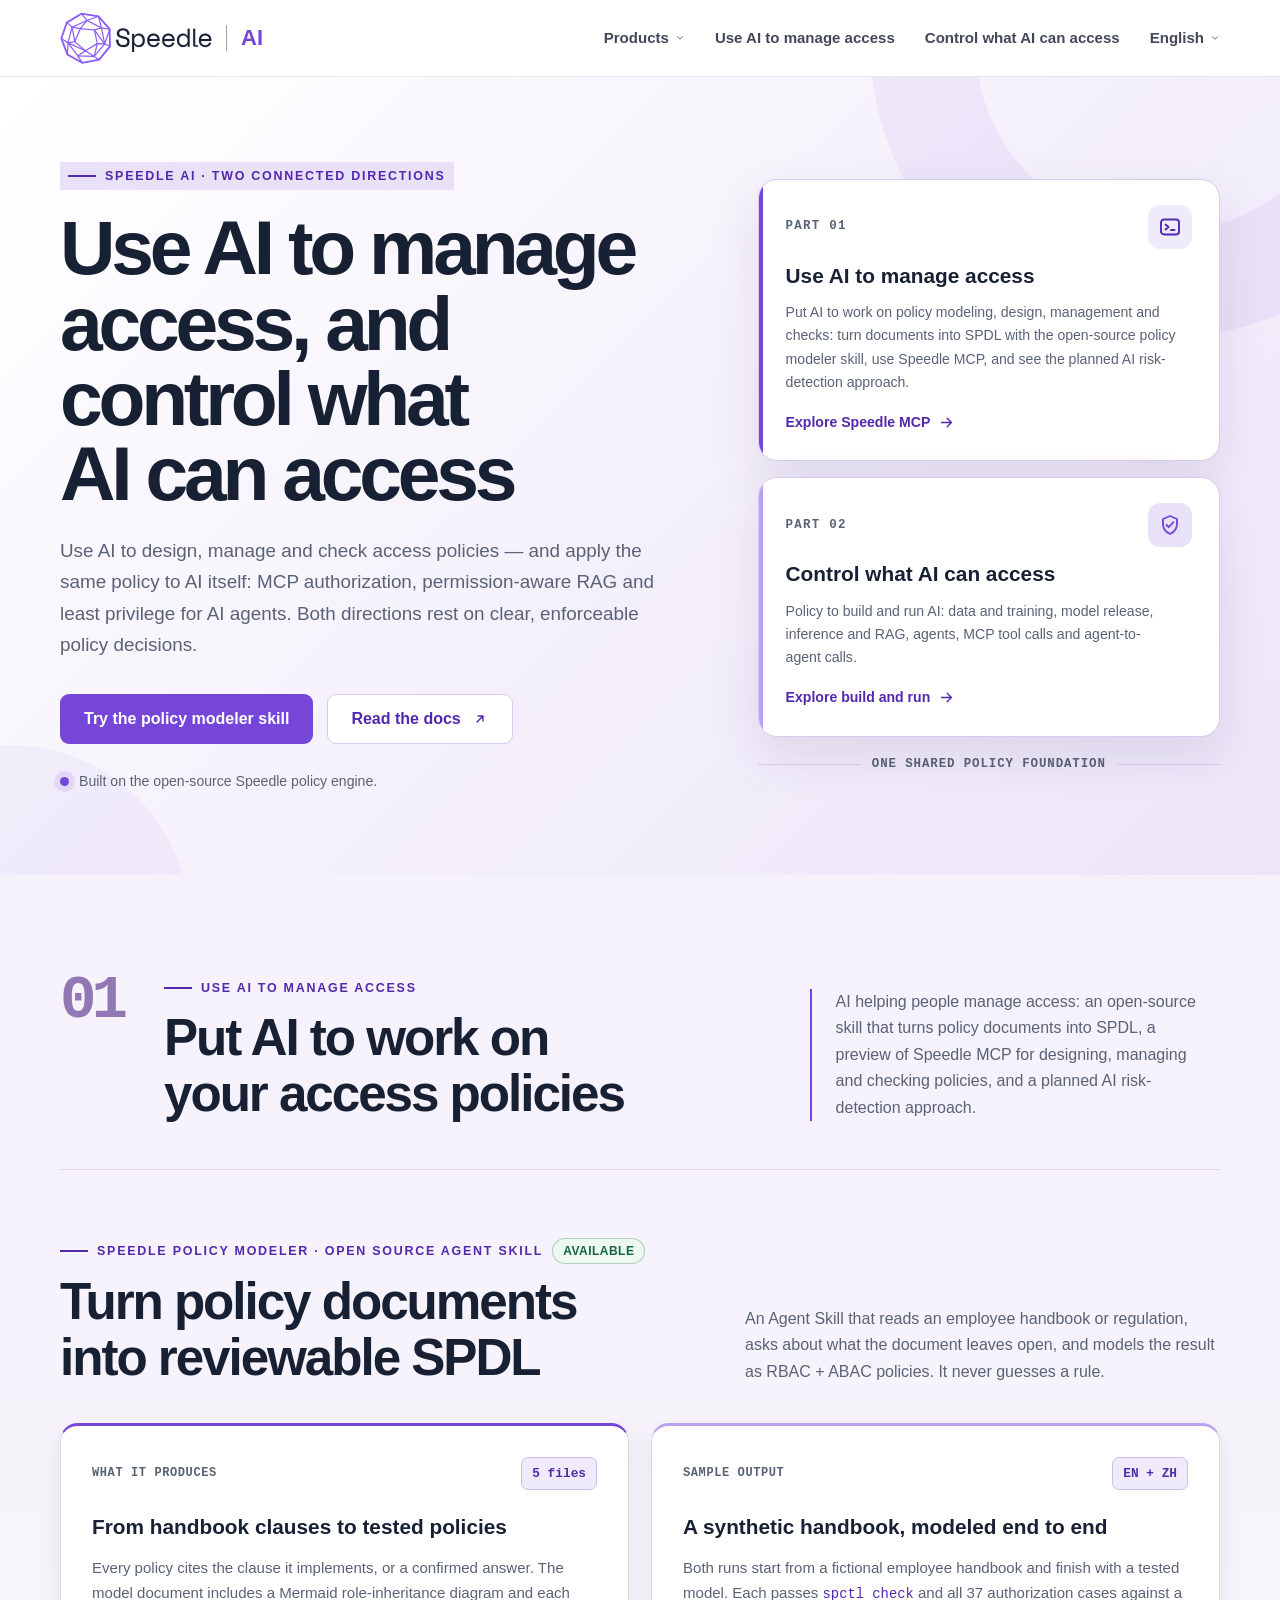
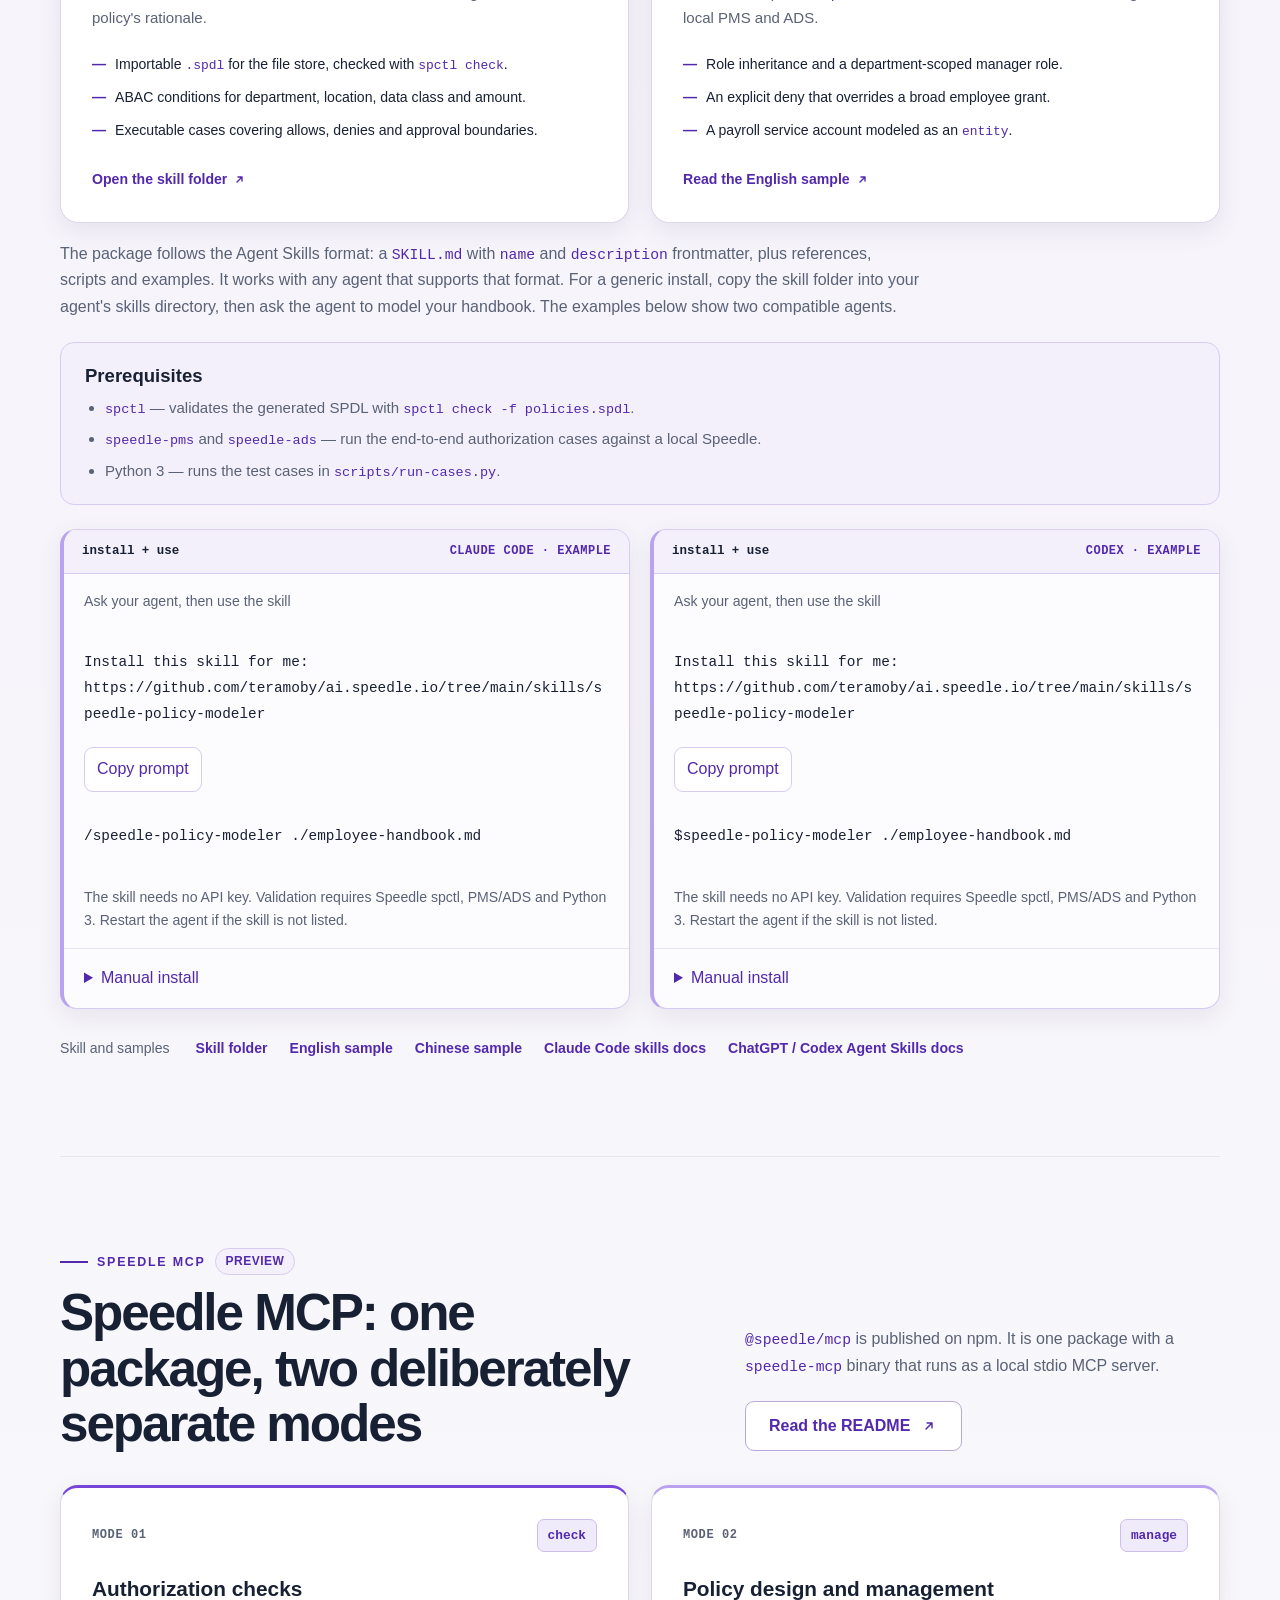
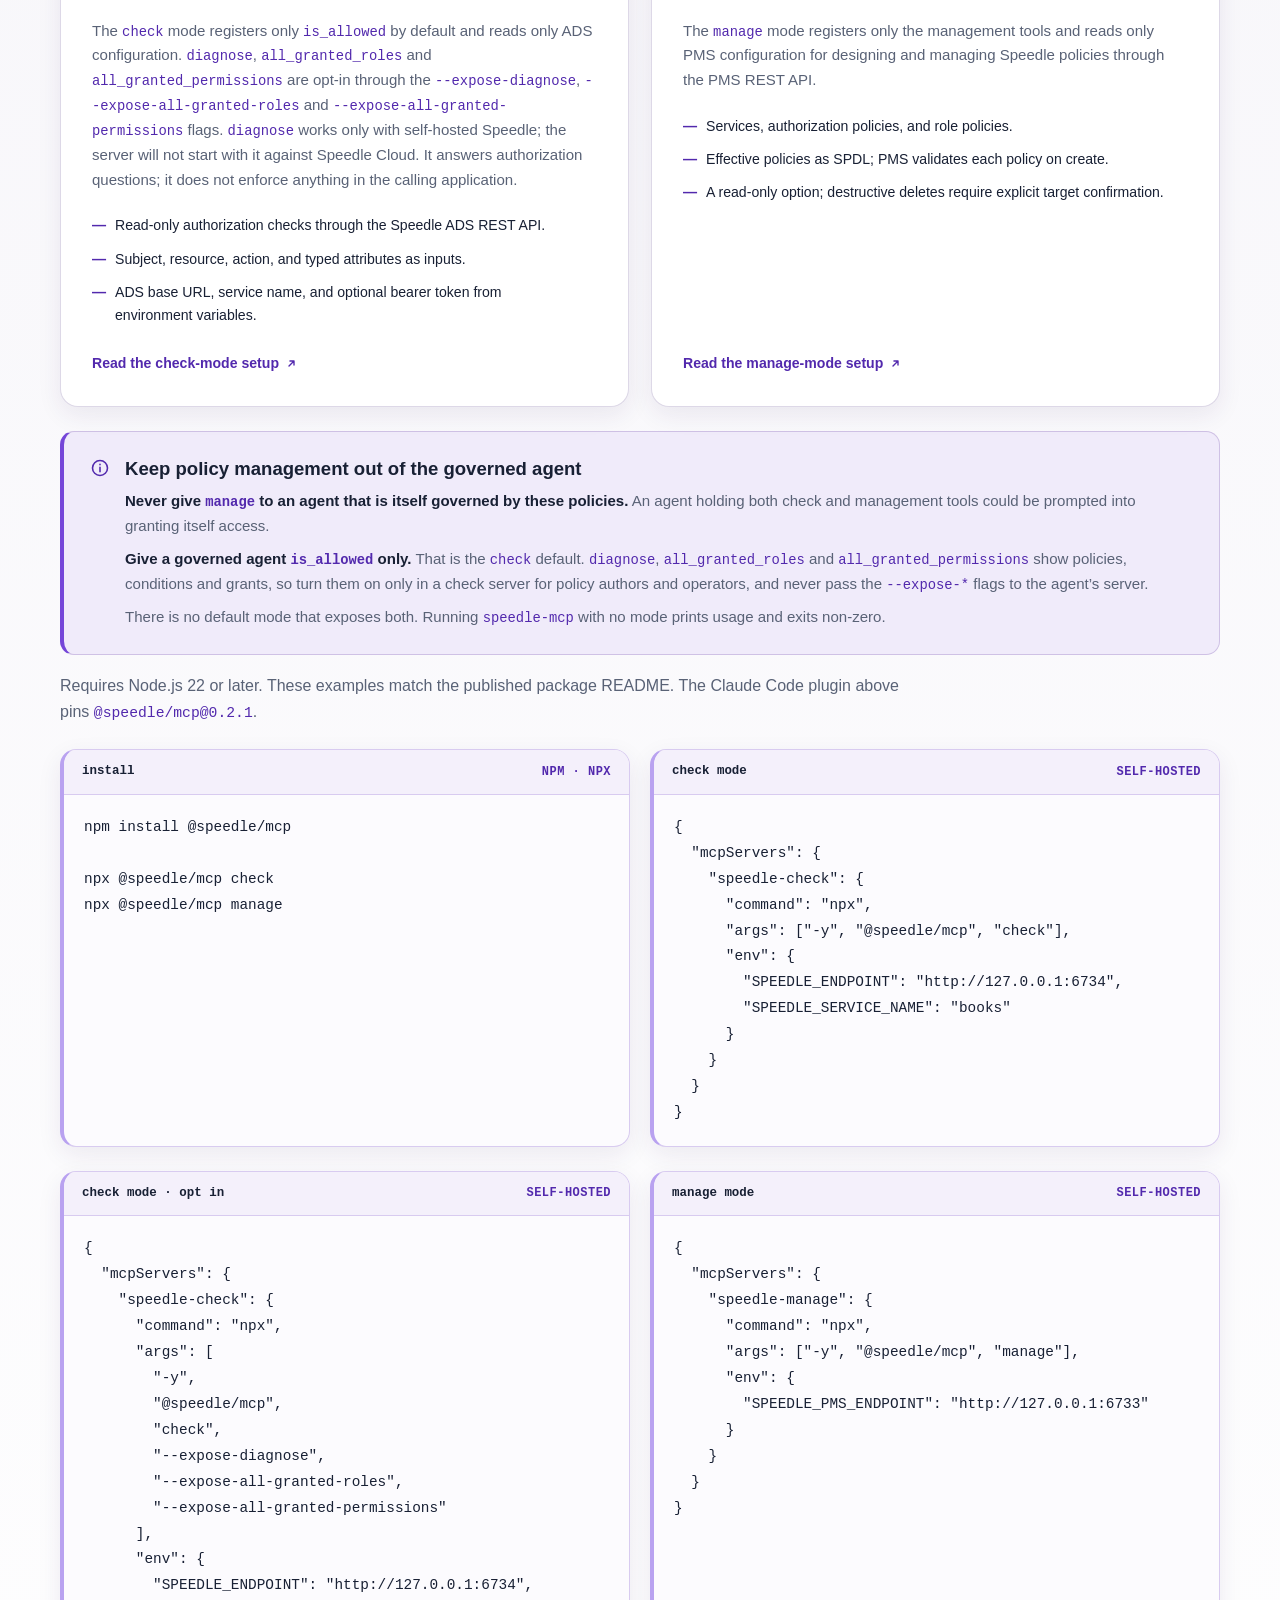
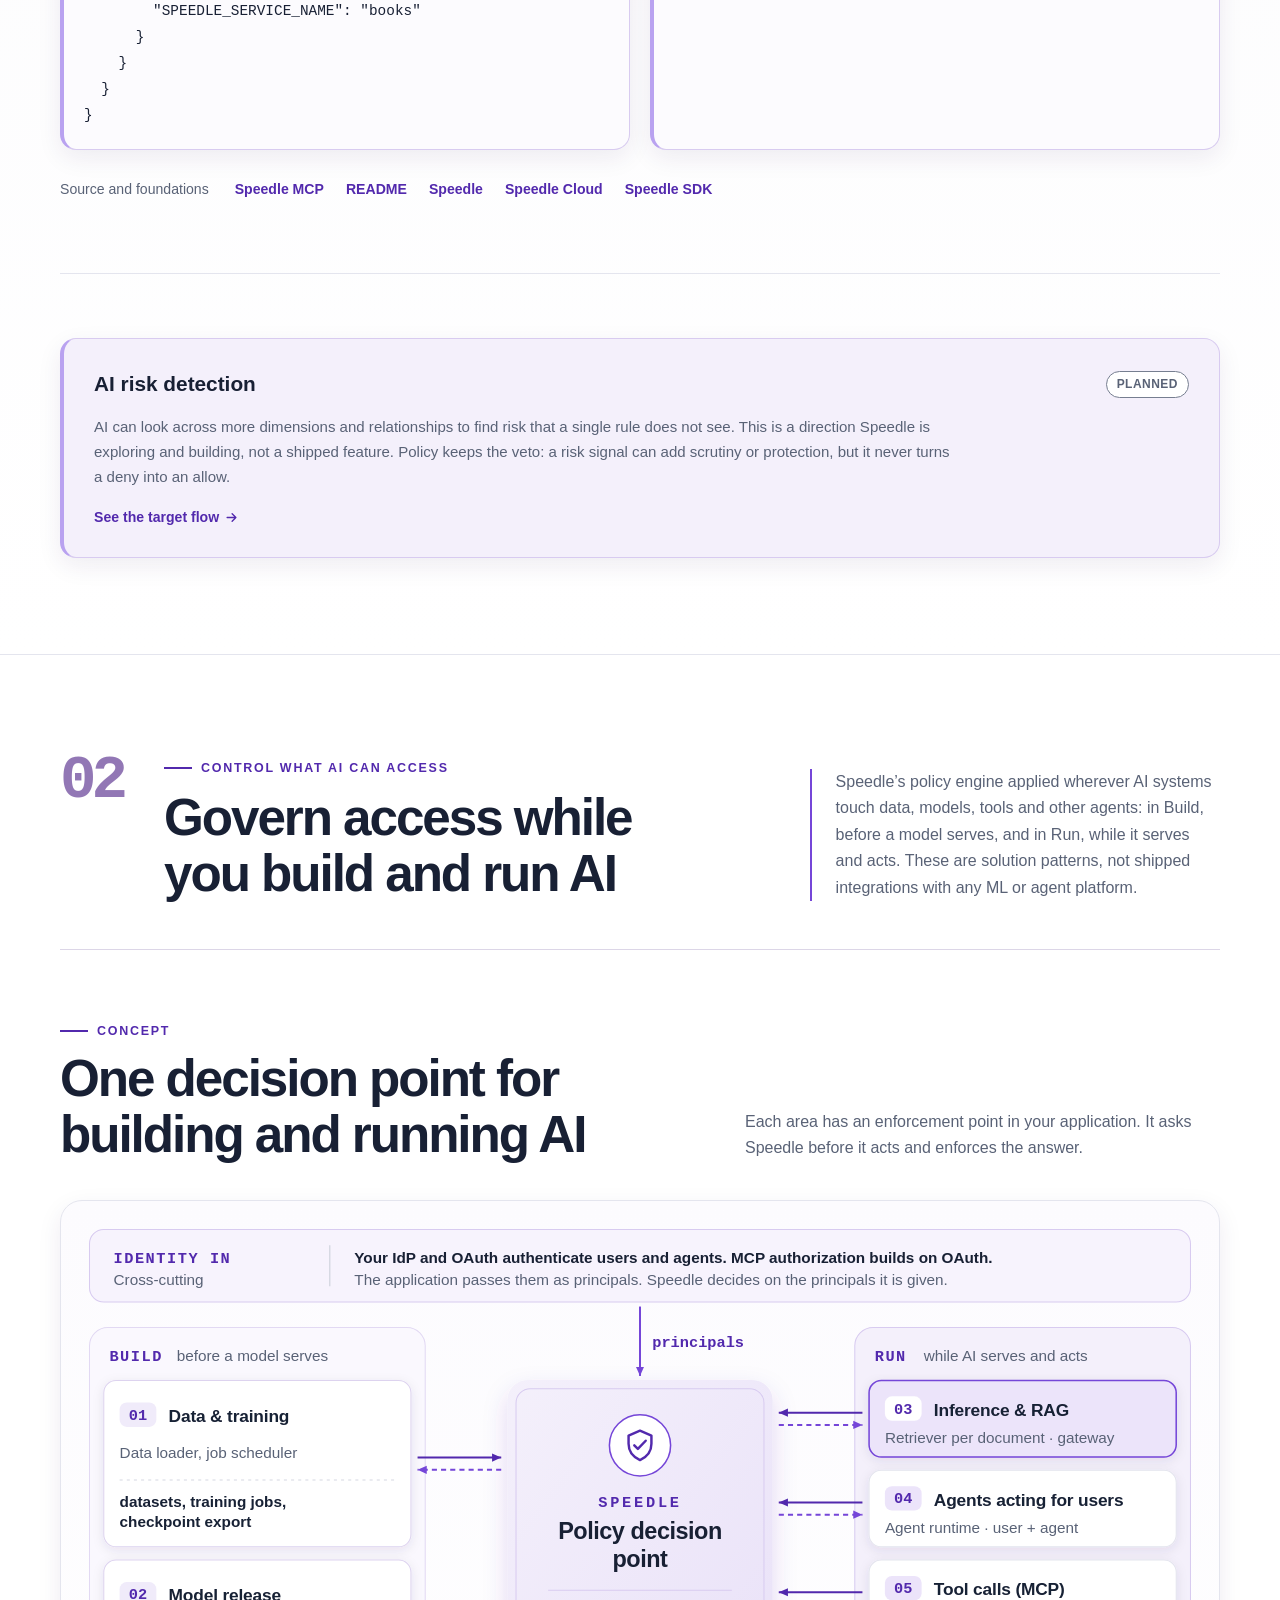
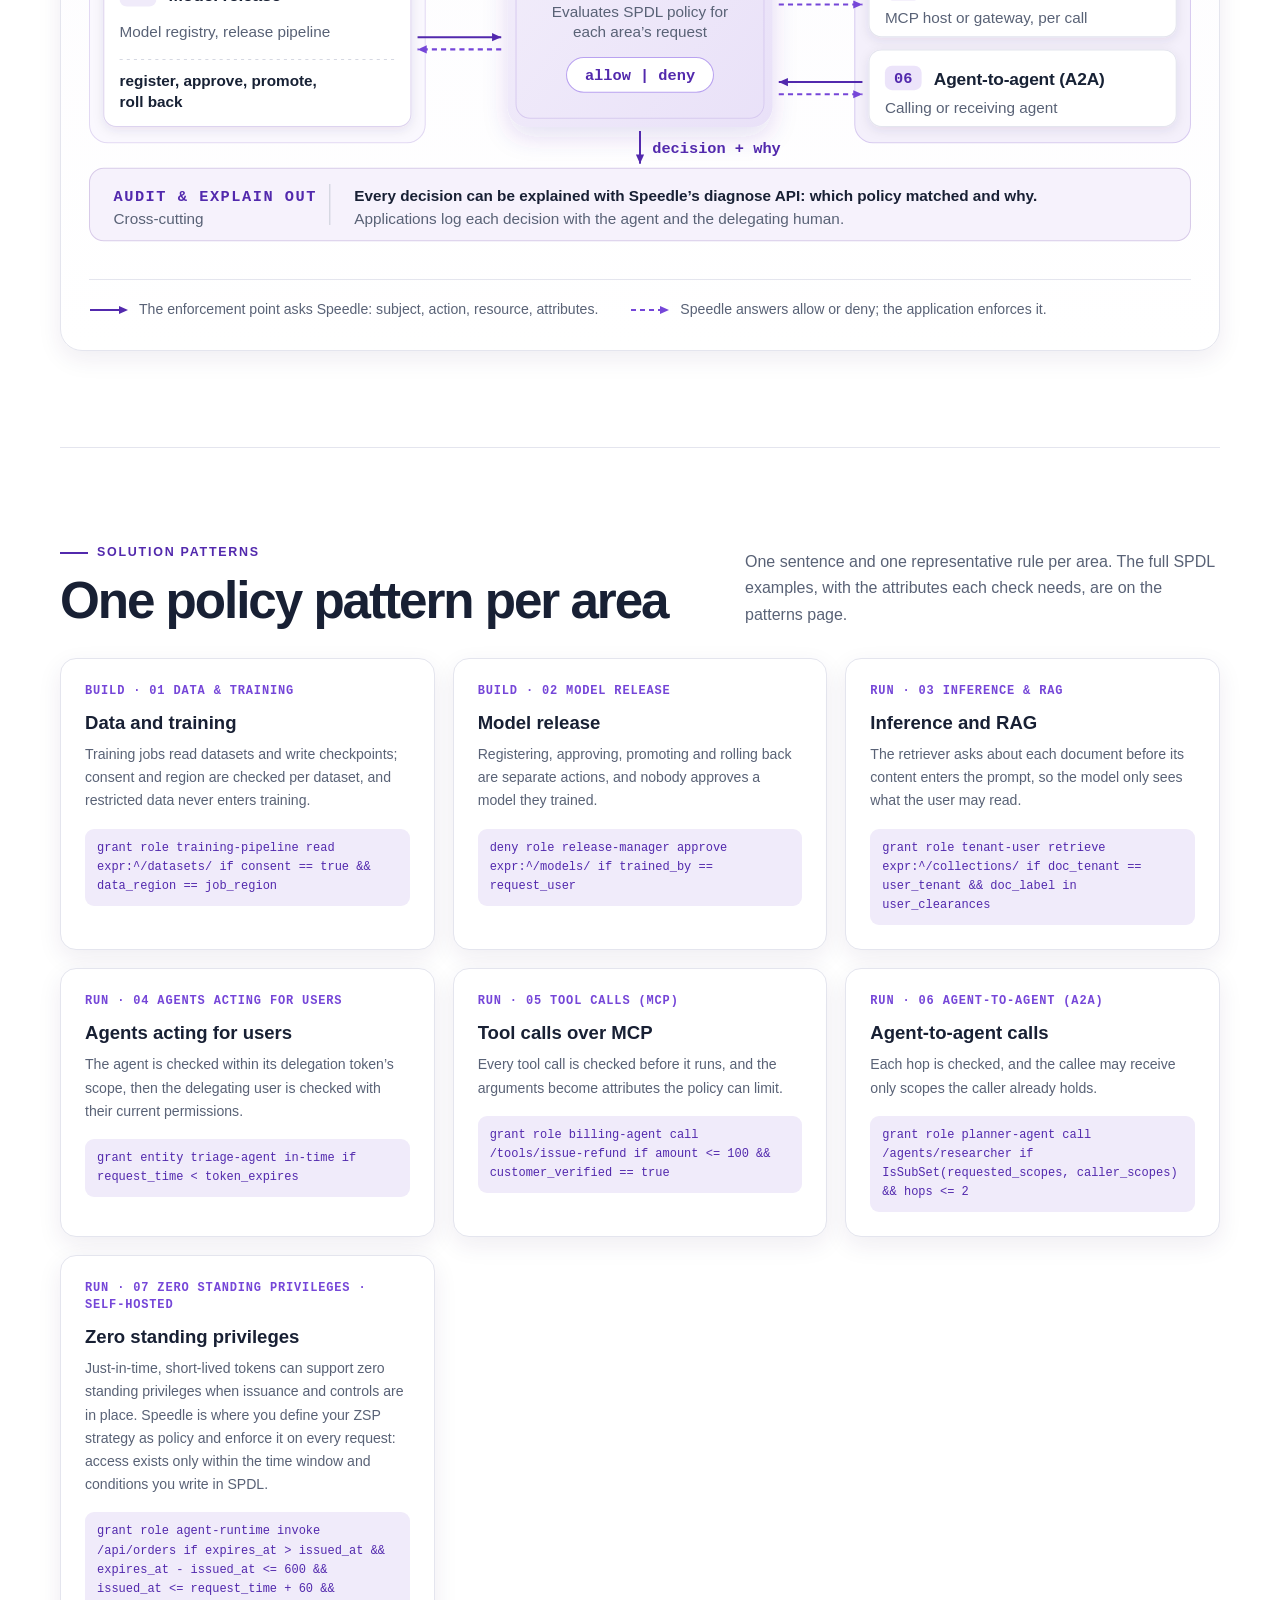
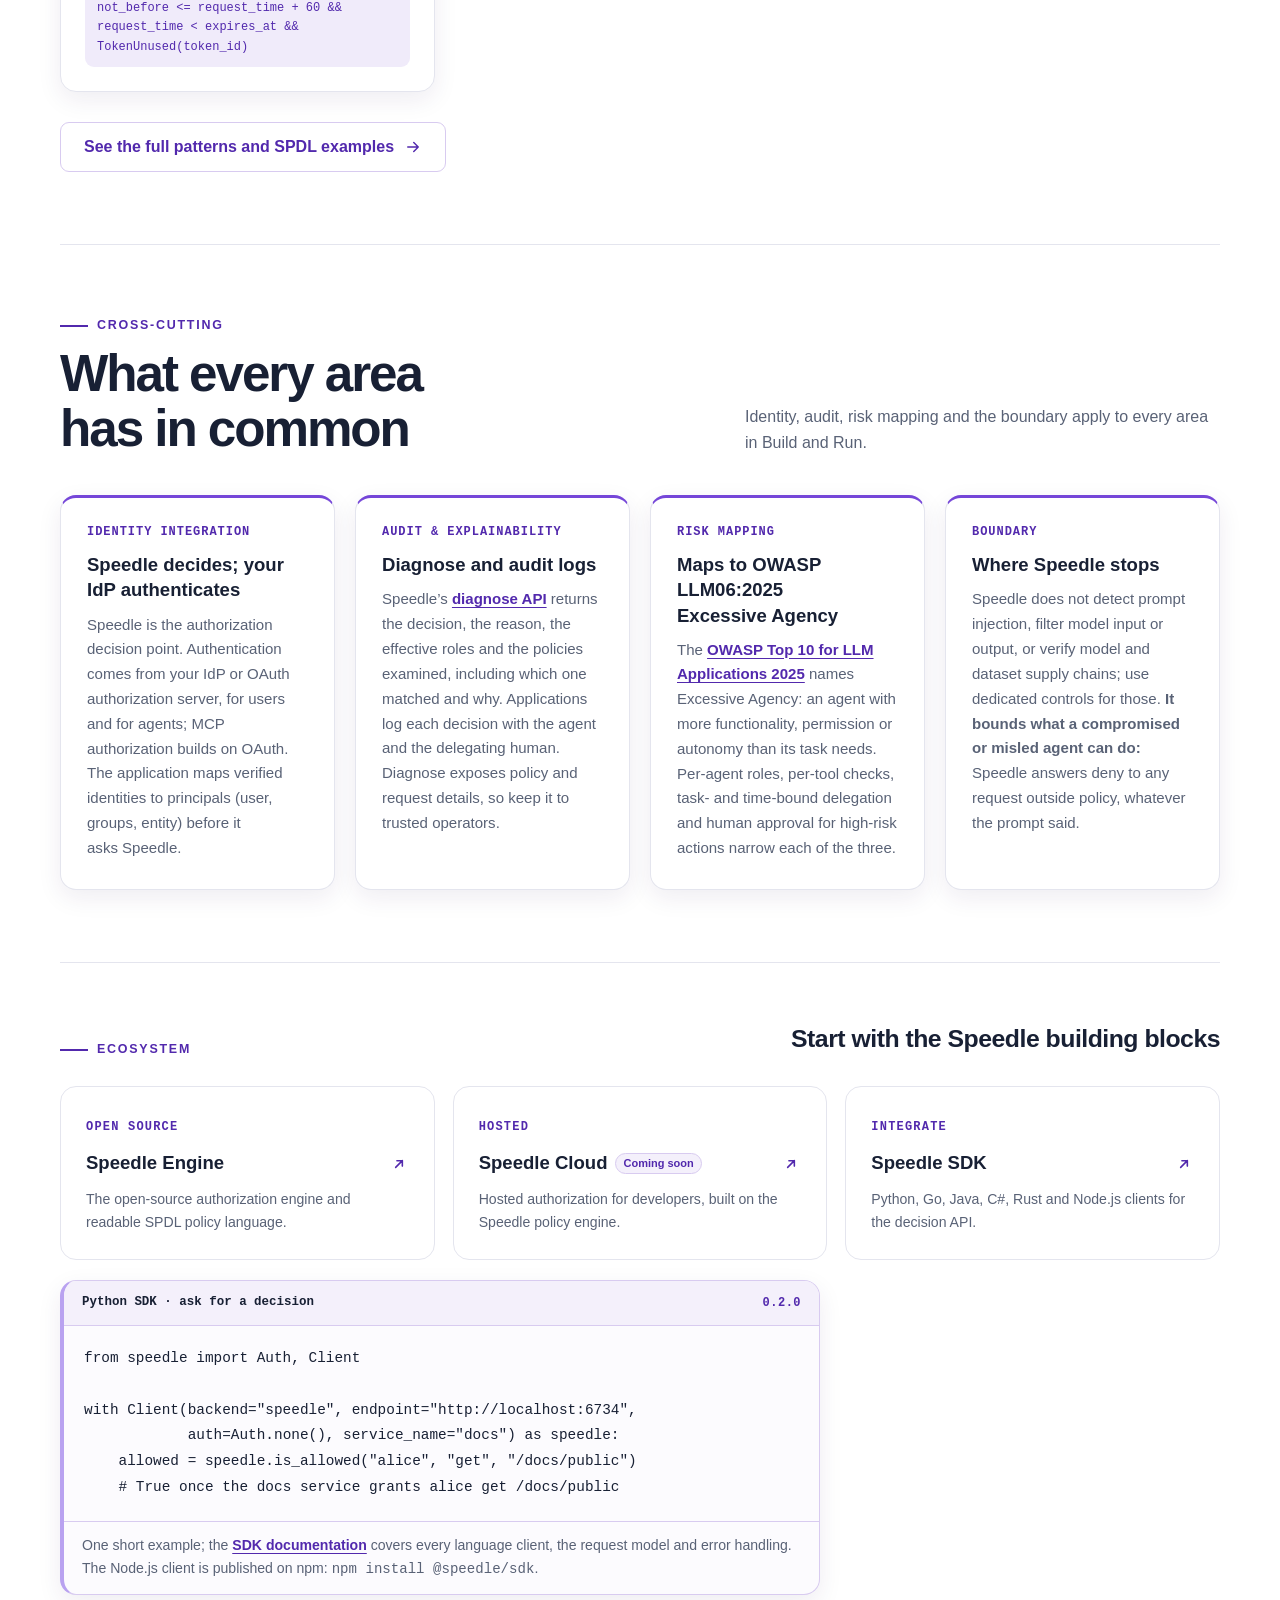
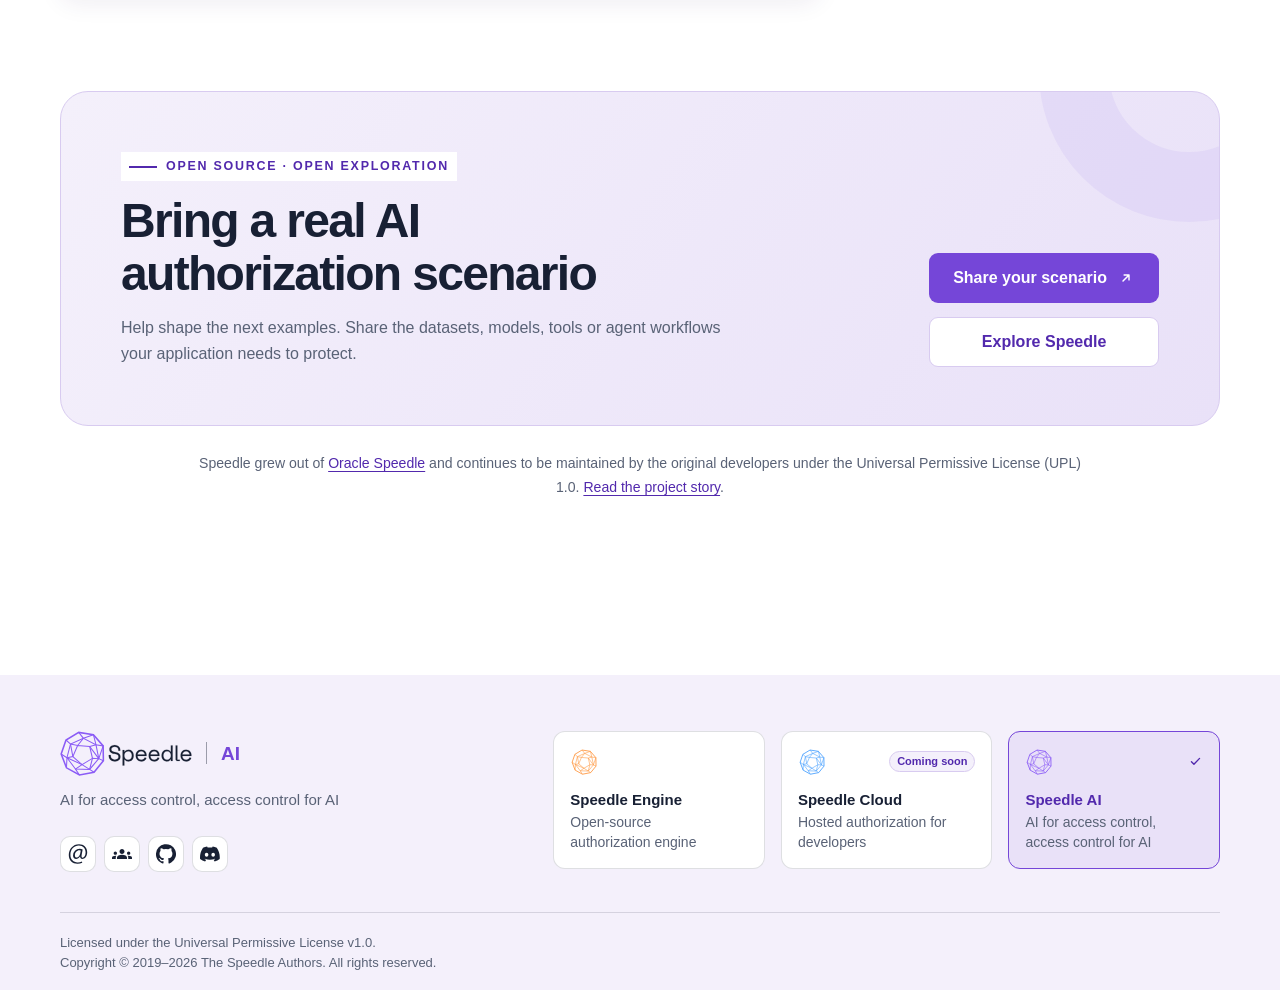
==== commit 78639a91: "feat(site): lead skill installation with agent prompts" ====
--- a/index.html
+++ b/index.html
@@ -130,10 +130,10 @@
           <span class="languages-heading" aria-hidden="true">Languages</span>
           <div class="languages-panel" id="languages-panel" role="group" aria-label="Languages">
             <a class="language-row" href="/" lang="en" hreflang="en" aria-current="page">English</a>
-            <a class="language-row" href="/zh/" lang="zh-CN" hreflang="zh-CN">中文</a>
             <a class="language-row" href="/ja/" lang="ja" hreflang="ja">日本語</a>
             <a class="language-row" href="/ko/" lang="ko" hreflang="ko">한국어</a>
             <a class="language-row" href="/es/" lang="es" hreflang="es">Español</a>
+            <a class="language-row" href="/zh/" lang="zh-CN" hreflang="zh-CN">中文</a>
           </div>
         </div>
       </nav>
@@ -219,17 +219,35 @@
           </div>
 
           <div class="config-grid">
-            <figure class="config-card">
+            <figure class="config-card skill-install">
               <figcaption><span>install + use</span><span>Claude Code · example</span></figcaption>
+              <p class="install-note">Ask your agent, then use the skill</p>
+              <pre class="install-prompt" tabindex="0"><code>Install this skill for me: https://github.com/teramoby/ai.speedle.io/tree/main/skills/speedle-policy-modeler</code></pre>
+              <button class="copy-prompt" type="button" data-success="Copied" data-failure="Copy failed; select and copy the prompt" hidden>Copy prompt</button>
+              <span class="copy-status" role="status"></span>
+              <pre tabindex="0"><code>/speedle-policy-modeler ./employee-handbook.md</code></pre>
+              <p class="install-note">The skill needs no API key. Validation requires Speedle spctl, PMS/ADS and Python 3. Restart the agent if the skill is not listed.</p>
+              <details class="manual-install">
+                <summary>Manual install</summary>
               <pre tabindex="0" aria-label="Install and use the Speedle plugin with Claude Code"><code>claude plugin marketplace add teramoby/ai.speedle.io
 claude plugin install speedle@speedle
 
 # In Claude Code:
 /plugin configure speedle@speedle
 /speedle:speedle-policy-modeler ./employee-handbook.md</code></pre>
+                <p class="install-note">The manual plugin also adds the check MCP server. Configure its ADS endpoint and service name; set a bearer token only if ADS requires one.</p>
+              </details>
             </figure>
-            <figure class="config-card">
+            <figure class="config-card skill-install">
               <figcaption><span>install + use</span><span>Codex · example</span></figcaption>
+              <p class="install-note">Ask your agent, then use the skill</p>
+              <pre class="install-prompt" tabindex="0"><code>Install this skill for me: https://github.com/teramoby/ai.speedle.io/tree/main/skills/speedle-policy-modeler</code></pre>
+              <button class="copy-prompt" type="button" data-success="Copied" data-failure="Copy failed; select and copy the prompt" hidden>Copy prompt</button>
+              <span class="copy-status" role="status"></span>
+              <pre tabindex="0"><code>$speedle-policy-modeler ./employee-handbook.md</code></pre>
+              <p class="install-note">The skill needs no API key. Validation requires Speedle spctl, PMS/ADS and Python 3. Restart the agent if the skill is not listed.</p>
+              <details class="manual-install">
+                <summary>Manual install</summary>
               <pre tabindex="0" aria-label="Install and use the Speedle policy modeler skill with Codex"><code>git clone --depth 1 https://github.com/teramoby/ai.speedle.io.git
 mkdir -p ~/.agents/skills
 cp -R ai.speedle.io/skills/speedle-policy-modeler \
@@ -237,6 +255,7 @@
 
 # In Codex CLI or the IDE extension:
 $speedle-policy-modeler ./employee-handbook.md</code></pre>
+              </details>
             </figure>
           </div>
 
--- a/styles.css
+++ b/styles.css
@@ -38,6 +38,22 @@
 /* Chinese headlines: keep words whole; fall back to emergency breaks only if a run cannot fit. */
 html:lang(zh-CN) h1 { word-break: keep-all; overflow-wrap: anywhere; }
 
+/* Language-specific typographic refinements for CJK and hyphenated languages */
+html:lang(ja) {
+  --sans: Inter, ui-sans-serif, -apple-system, BlinkMacSystemFont, "Segoe UI", "Hiragino Sans", "Hiragino Kaku Gothic ProN", "Yu Gothic", sans-serif;
+  line-break: strict;
+  word-break: normal;
+  overflow-wrap: anywhere;
+}
+html:lang(ko) {
+  --sans: Inter, ui-sans-serif, -apple-system, BlinkMacSystemFont, "Segoe UI", "Apple SD Gothic Neo", "Malgun Gothic", sans-serif;
+  word-break: keep-all;
+  overflow-wrap: anywhere;
+}
+html:lang(es) {
+  hyphens: auto;
+}
+
 *, *::before, *::after { box-sizing: border-box; }
 html { scroll-behavior: smooth; scroll-padding-top: 96px; -webkit-text-size-adjust: 100%; }
 body { margin: 0; color: var(--ink); background: var(--white); font: 400 1rem/1.65 var(--sans); -webkit-font-smoothing: antialiased; }
@@ -242,7 +258,7 @@
   font-size: 13px;
   font-weight: 400;
   line-height: 1.4;
-  white-space: nowrap;
+  white-space: normal;
 }
 .site-header .product-check { justify-self: end; color: var(--primary); }
 .coming-soon {
@@ -450,7 +466,7 @@
 
 /* Part 01: AI risk detection, one small planned card. */
 .risk-detection { margin-top: 72px; padding-top: 64px; border-top: 1px solid var(--line); scroll-margin-top: 88px; }
-.risk-card { display: flex; flex-direction: column; align-items: flex-start; gap: 14px; padding: 28px 30px; border: 1px solid var(--line-purple); border-left: 4px solid var(--accent-light); border-radius: 16px; background: var(--tint-light); box-shadow: var(--shadow-small); }
+.risk-card { min-width: 0; display: flex; flex-direction: column; align-items: flex-start; gap: 14px; padding: 28px 30px; border: 1px solid var(--line-purple); border-left: 4px solid var(--accent-light); border-radius: 16px; background: var(--tint-light); box-shadow: var(--shadow-small); }
 .risk-card-top { display: flex; align-items: center; justify-content: space-between; gap: 18px; width: 100%; }
 .risk-card-top h3 { margin: 0; font-size: 1.3rem; font-weight: 700; letter-spacing: 0; line-height: 1.65; }
 .risk-card p { margin: 0; max-width: 860px; color: var(--muted); font-size: .94rem; }
@@ -488,6 +504,10 @@
 .cd { display: block; width: 100%; height: auto; overflow: visible; font-family: var(--sans); }
 .cd-stack { display: none; }
 .cd text { font-size: 15px; }
+:lang(ja) .cd-text, :lang(ja) .cd-sub { font-size: 13.5px; }
+:lang(ko) .cd-text, :lang(ko) .cd-sub { font-size: 14px; }
+:lang(es) .cd-text, :lang(es) .cd-sub { font-size: 13.5px; }
+:lang(es) .cd-res { font-size: 13.5px; }
 .cd-band rect, .cd-lane rect, .cd-card rect:first-child { stroke-width: 1; }
 .cd-band-id rect { fill: var(--run-wash); stroke: var(--line-purple); }
 .cd-band-audit rect { fill: #f6f2fc; stroke: #d8cbe9; }
@@ -559,9 +579,9 @@
 .area h3, .area h4 { margin: 10px 0 12px; font-size: 1.3rem; font-weight: 700; letter-spacing: 0; line-height: 1.65; }
 .area-lead { margin: 0; color: var(--muted); font-size: .94rem; }
 .area-facts { display: grid; gap: 14px; margin: 24px 0 0; }
-.area-facts div { display: grid; grid-template-columns: 140px minmax(0, 1fr); gap: 12px; padding-top: 14px; border-top: 1px dashed #d5d8e2; }
-.area-facts dt { color: var(--ink); font-size: .75rem; font-weight: 800; letter-spacing: .05em; line-height: 1.6; text-transform: uppercase; }
-.area-facts dd { margin: 0; color: var(--muted); font-size: .94rem; }
+.area-facts div { display: grid; grid-template-columns: minmax(130px, max-content) minmax(0, 1fr); gap: 12px; padding-top: 14px; border-top: 1px dashed #d5d8e2; }
+.area-facts dt { min-width: 0; color: var(--ink); font-size: .75rem; font-weight: 800; letter-spacing: .05em; line-height: 1.6; text-transform: uppercase; overflow-wrap: break-word; hyphens: auto; }
+.area-facts dd { min-width: 0; margin: 0; color: var(--muted); font-size: .94rem; overflow-wrap: break-word; }
 .area-facts code, .spdl-caption code { color: var(--run-dark); font-family: var(--mono); font-size: .9em; }
 .spdl-card { min-width: 0; margin: 0; overflow: hidden; border: 1px solid var(--line-purple); border-left: 4px solid var(--accent-light); border-radius: 14px; background: #fcfbfe; }
 .spdl-card figcaption { display: flex; align-items: center; justify-content: space-between; gap: 12px; padding: 11px 16px; border-bottom: 1px solid var(--line-purple); color: var(--ink); background: var(--tint-light); font: 600 .76rem/1.4 var(--mono); }
@@ -741,7 +761,7 @@
   .mode-grid { grid-template-columns: 1fr; }
   .area { grid-template-columns: 1fr; }
   .resource-grid { grid-template-columns: 1fr; }
-  .resource-card { display: grid; grid-template-columns: 100px minmax(0, .7fr) minmax(0, 1fr); align-items: center; gap: 18px; }
+  .resource-card { display: grid; grid-template-columns: minmax(100px, max-content) minmax(0, .7fr) minmax(0, 1fr); align-items: center; gap: 18px; }
   .resource-card > span, .resource-card strong, .resource-card p { margin: 0; }
   .resource-card strong { justify-content: start; }
   .cta { grid-template-columns: 1fr; align-items: start; padding: 46px; }
@@ -810,3 +830,11 @@
   html { scroll-behavior: auto; }
   *, *::before, *::after { animation: none !important; transition: none !important; }
 }
+
+/* Agent-first skill installation cards. */
+.skill-install .install-prompt { white-space: pre-wrap; overflow-wrap: anywhere; }
+.skill-install .install-note { margin: 16px 20px; color: var(--muted); font-size: .88rem; }
+.copy-prompt { margin: 0 20px 12px; padding: 8px 12px; border: 1px solid var(--line-purple); border-radius: var(--radius-control); background: var(--white); color: var(--primary-dark); }
+.copy-status { display: block; margin: 0 20px; color: var(--muted); font-size: .88rem; }
+.manual-install { border-top: 1px solid var(--line); }
+.manual-install summary { padding: 16px 20px; cursor: pointer; color: var(--primary-dark); }
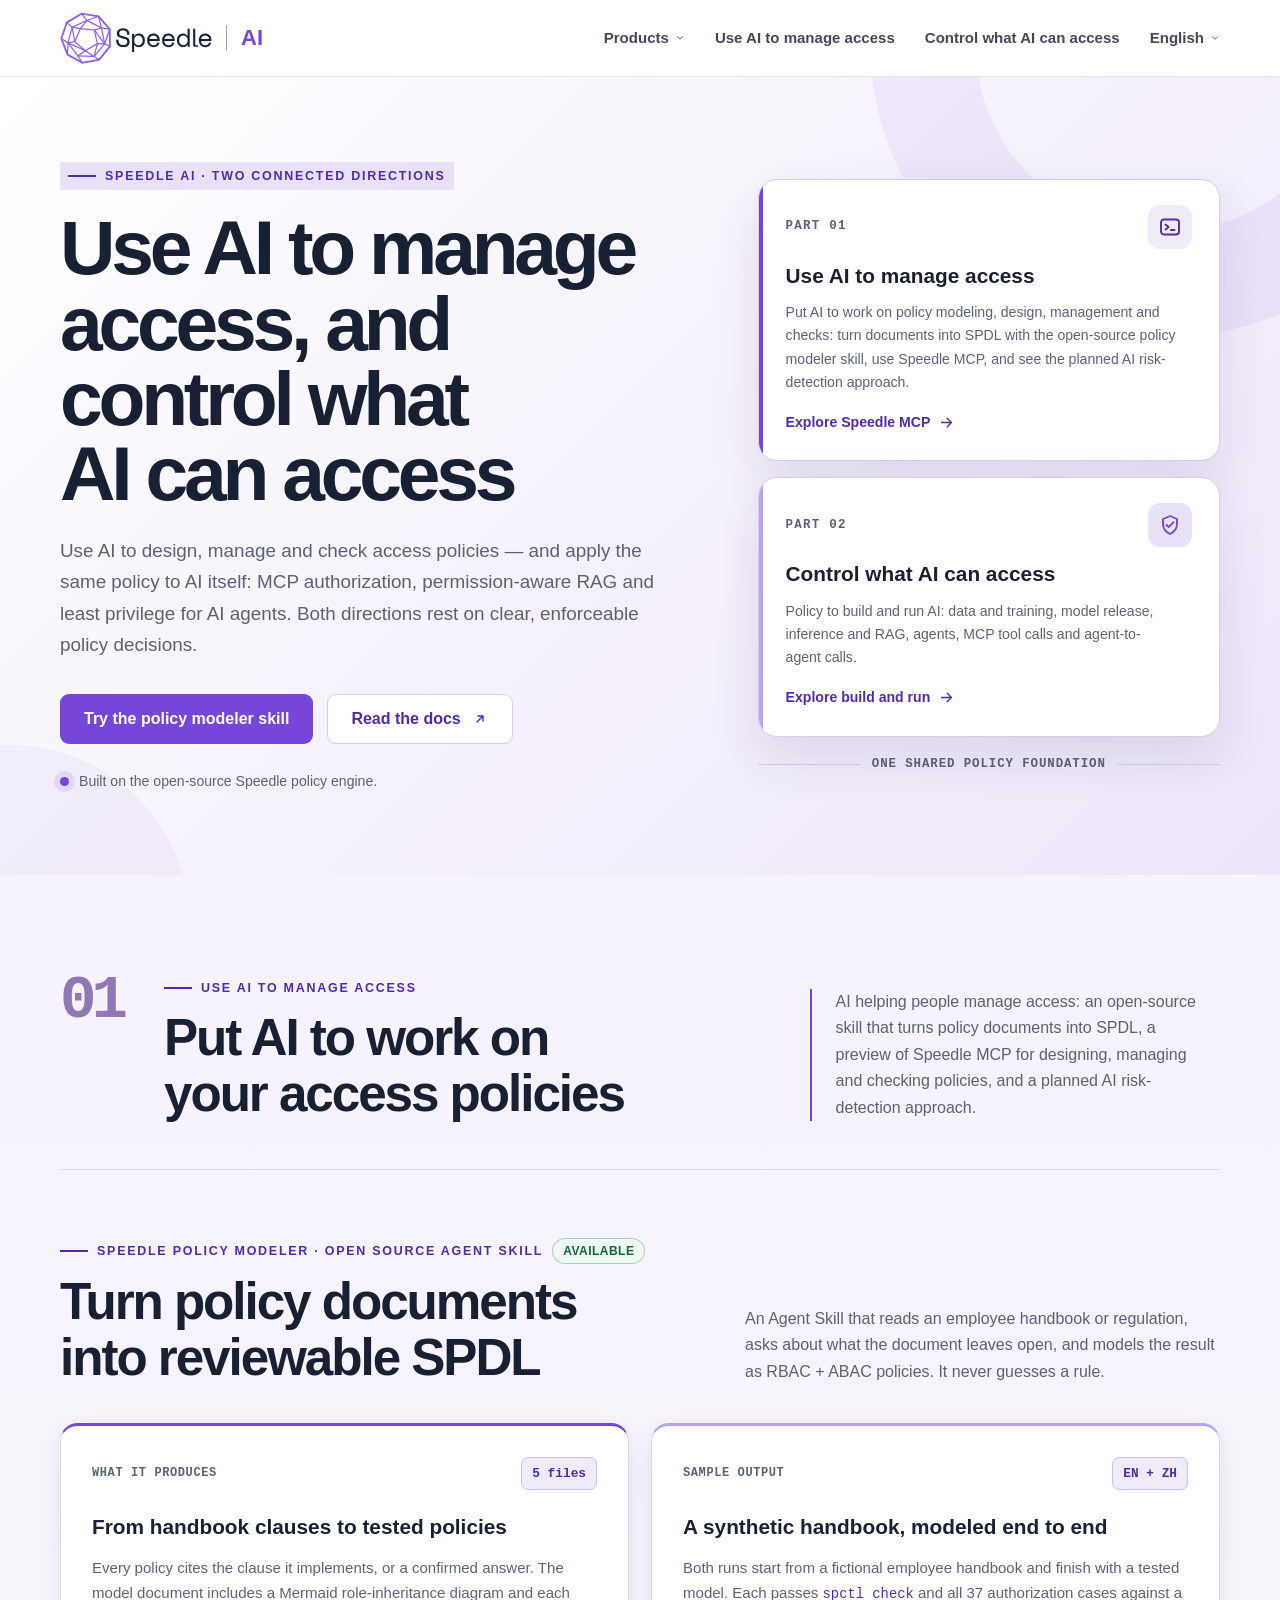
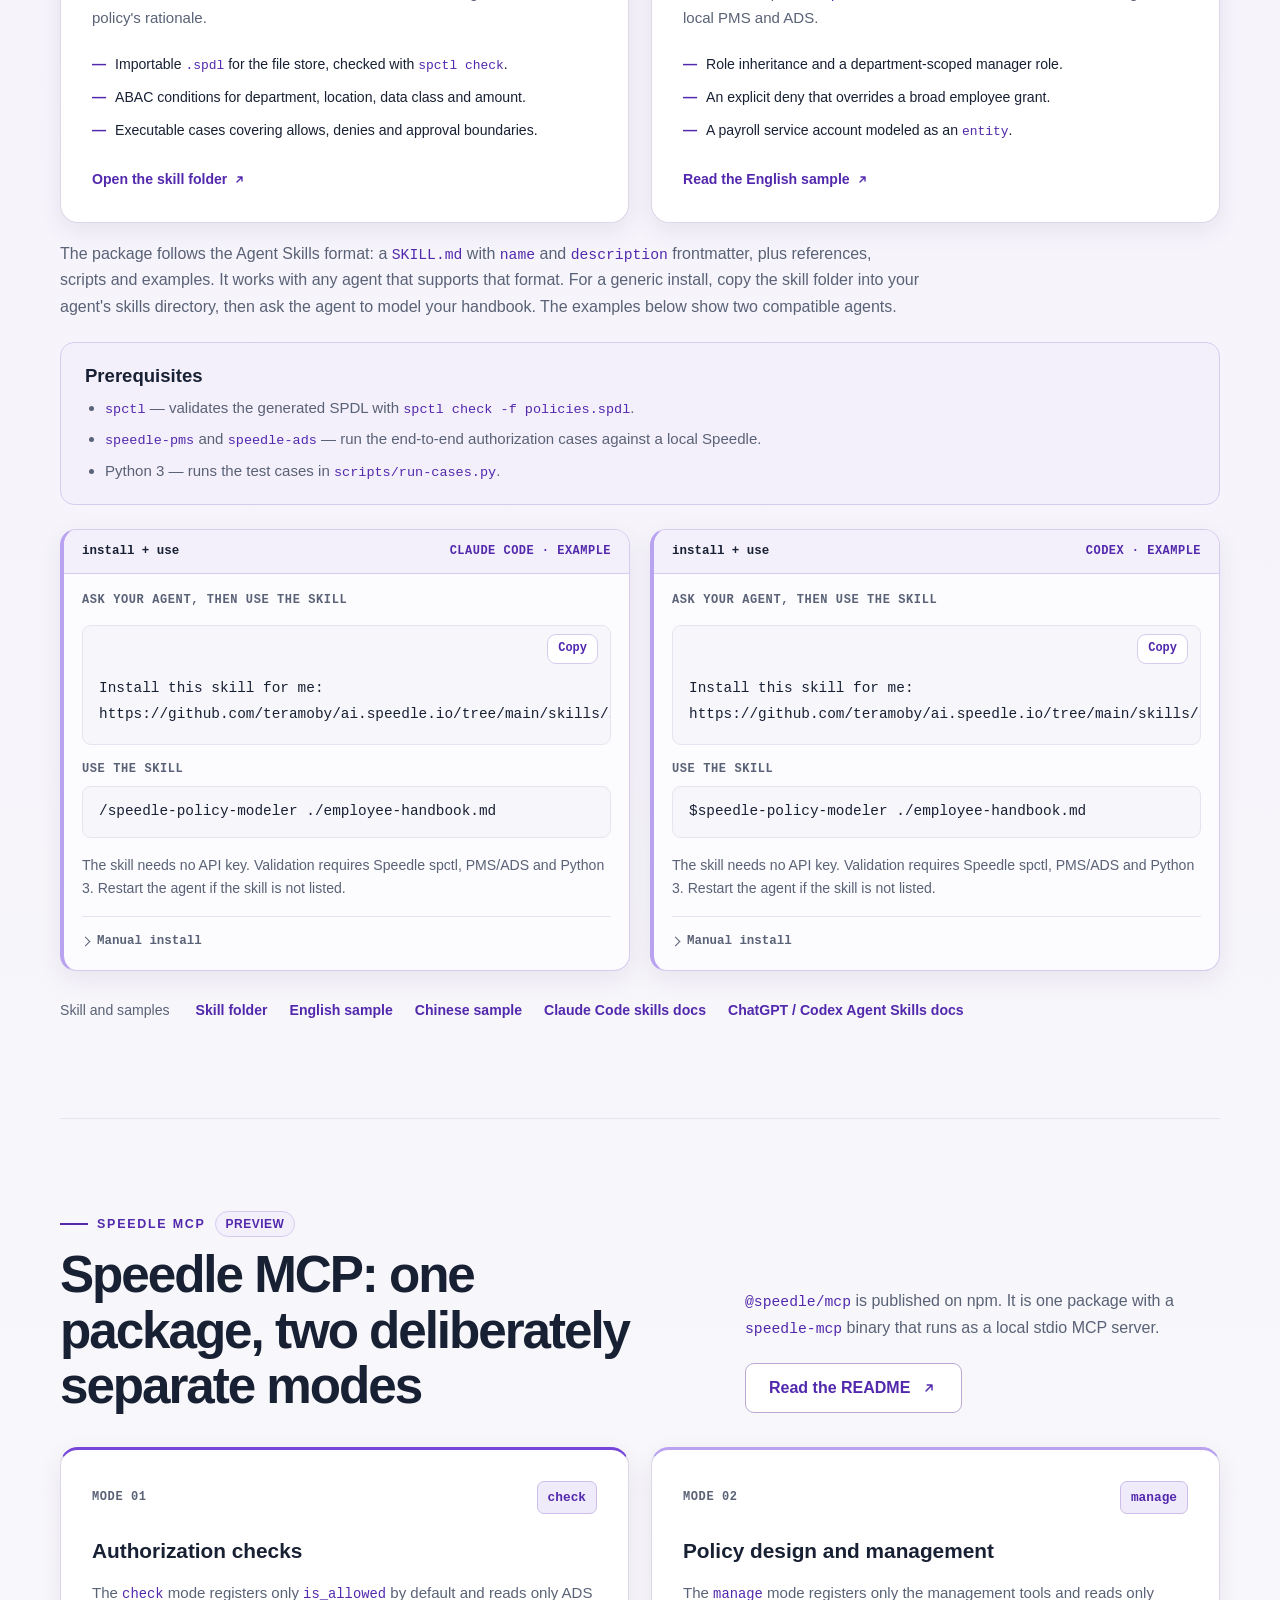
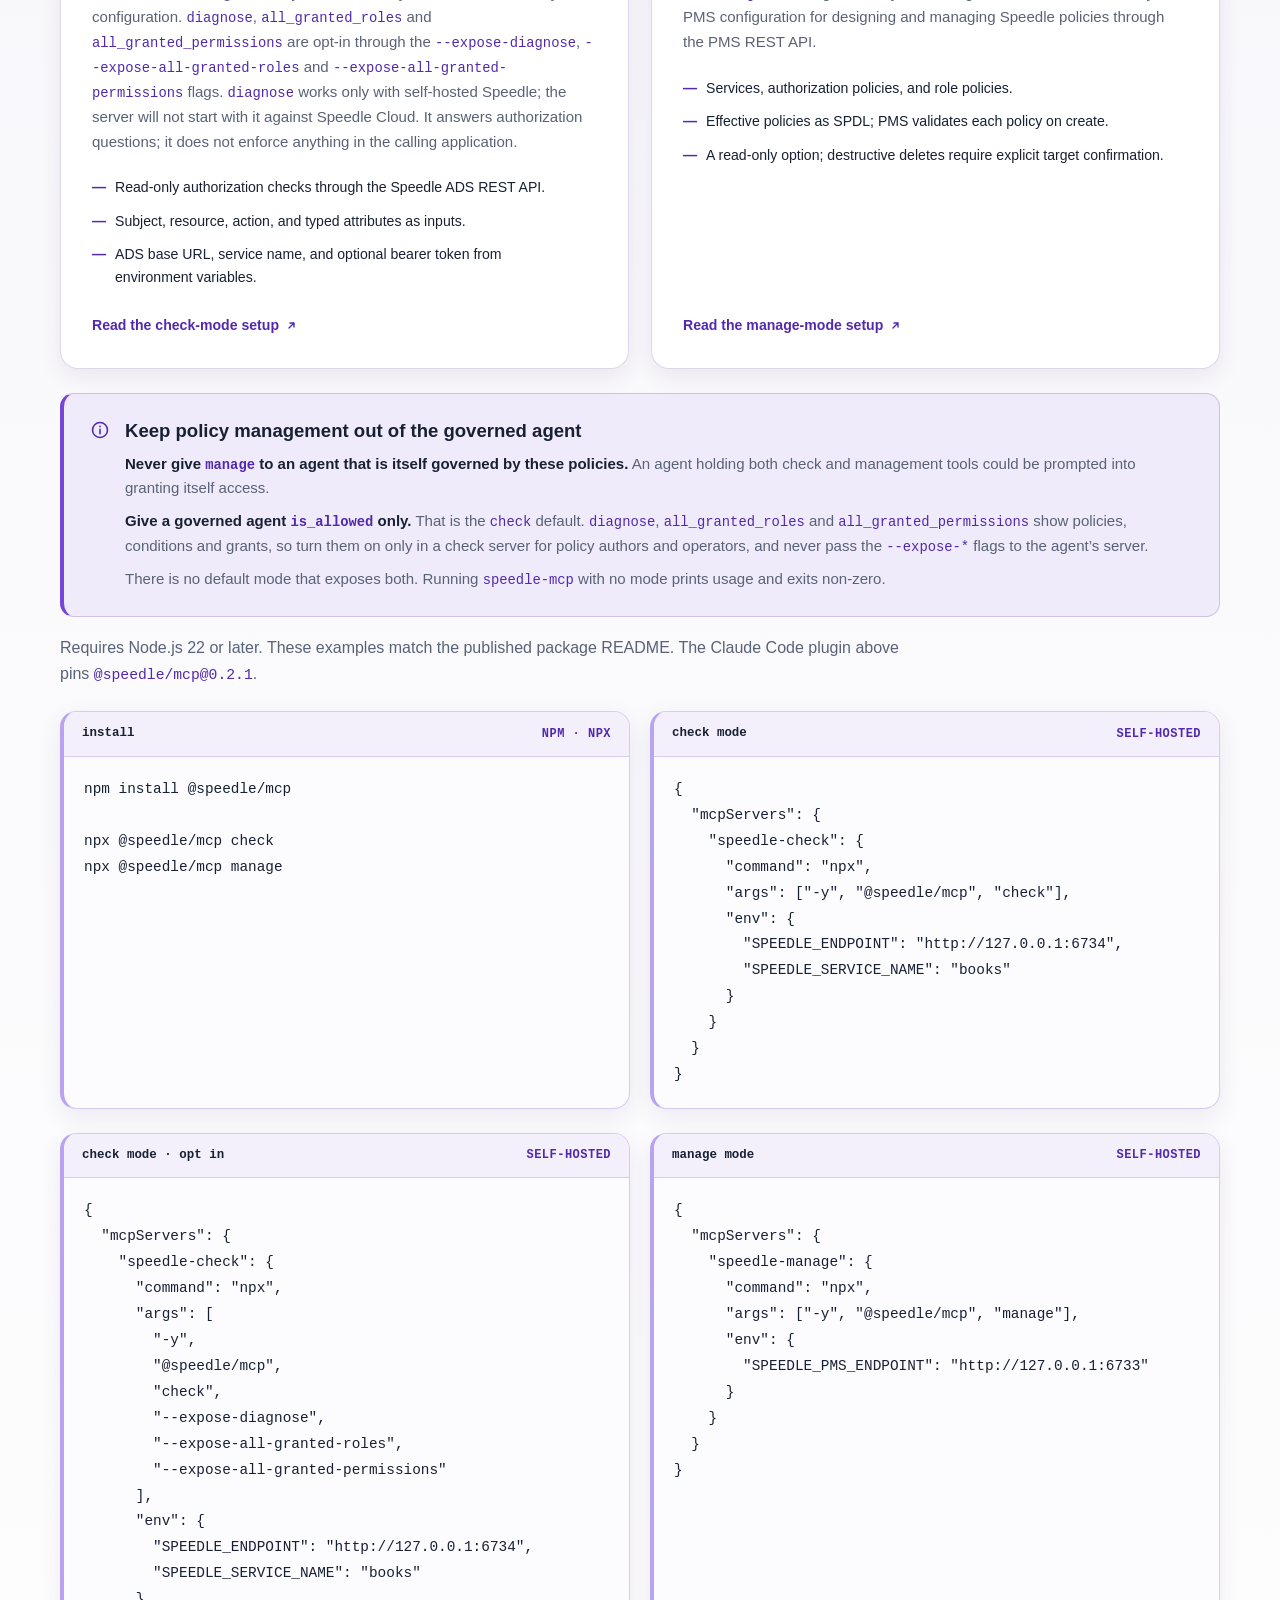
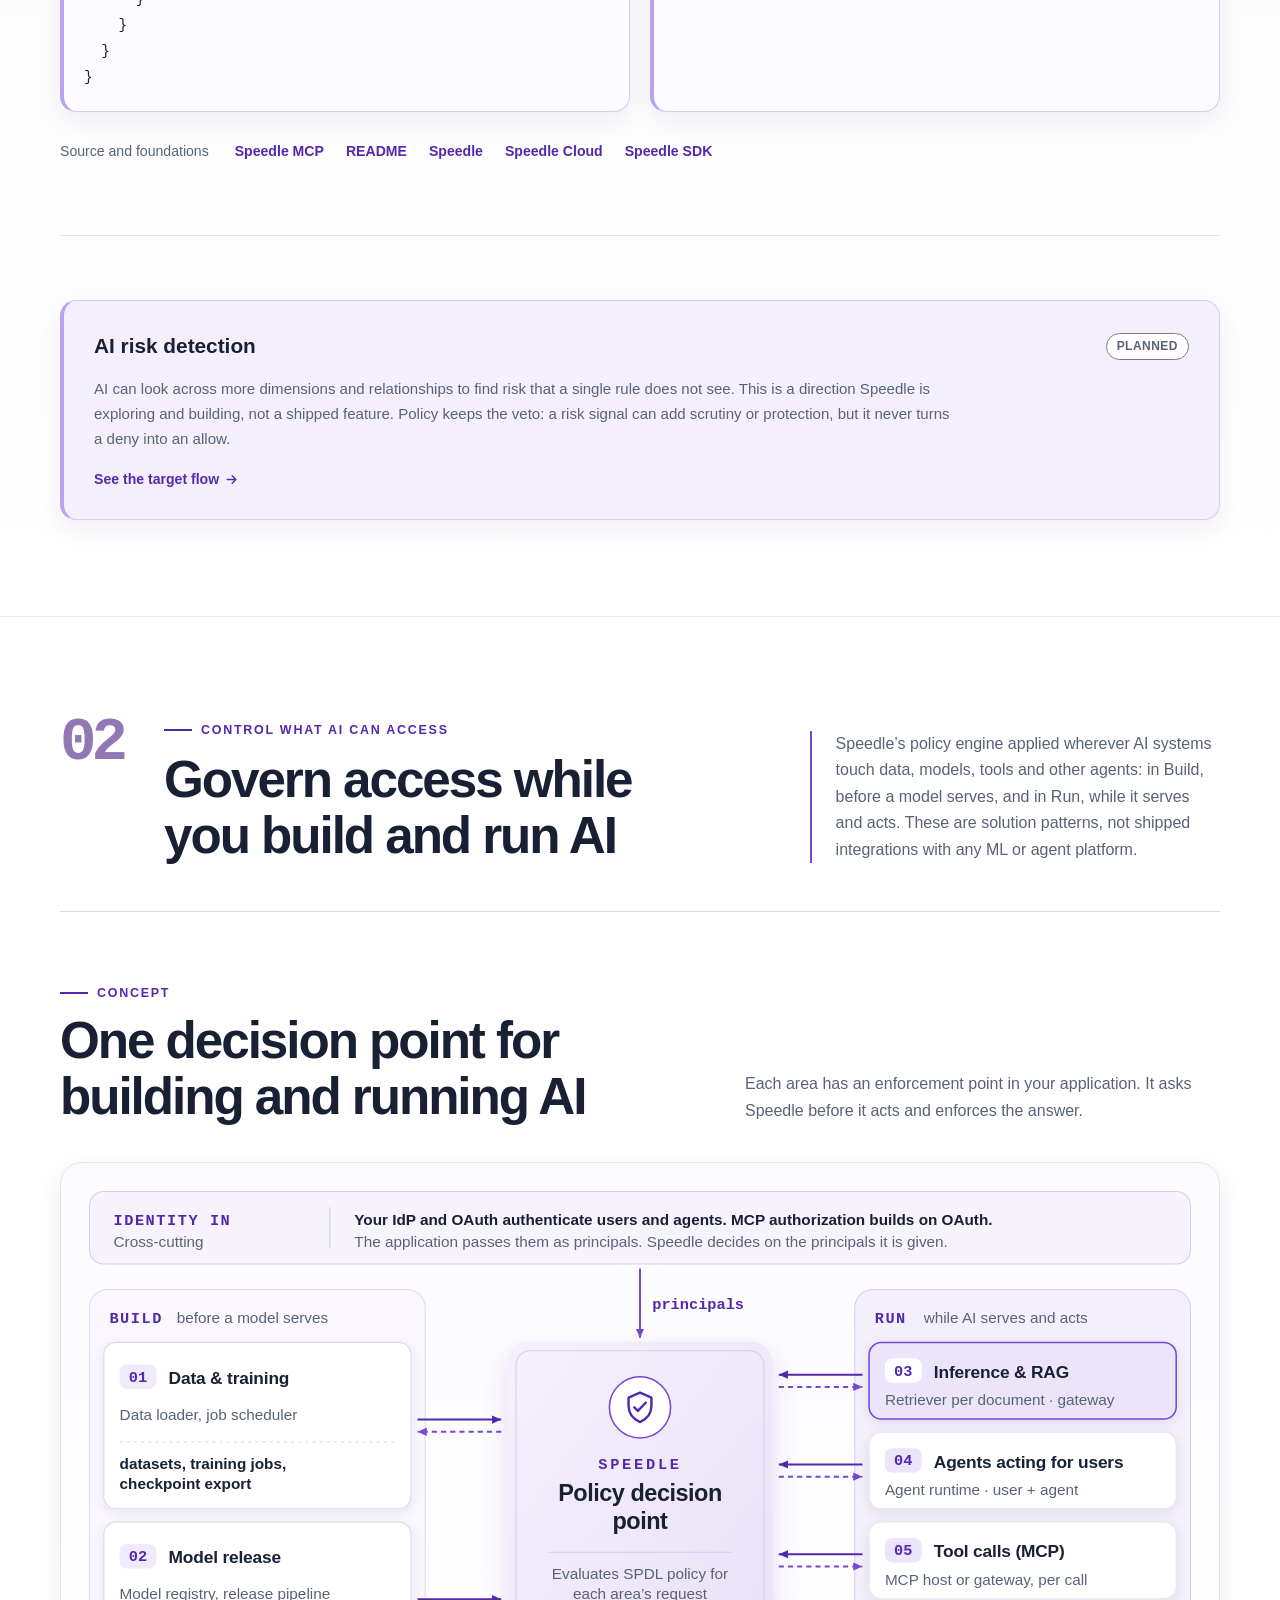
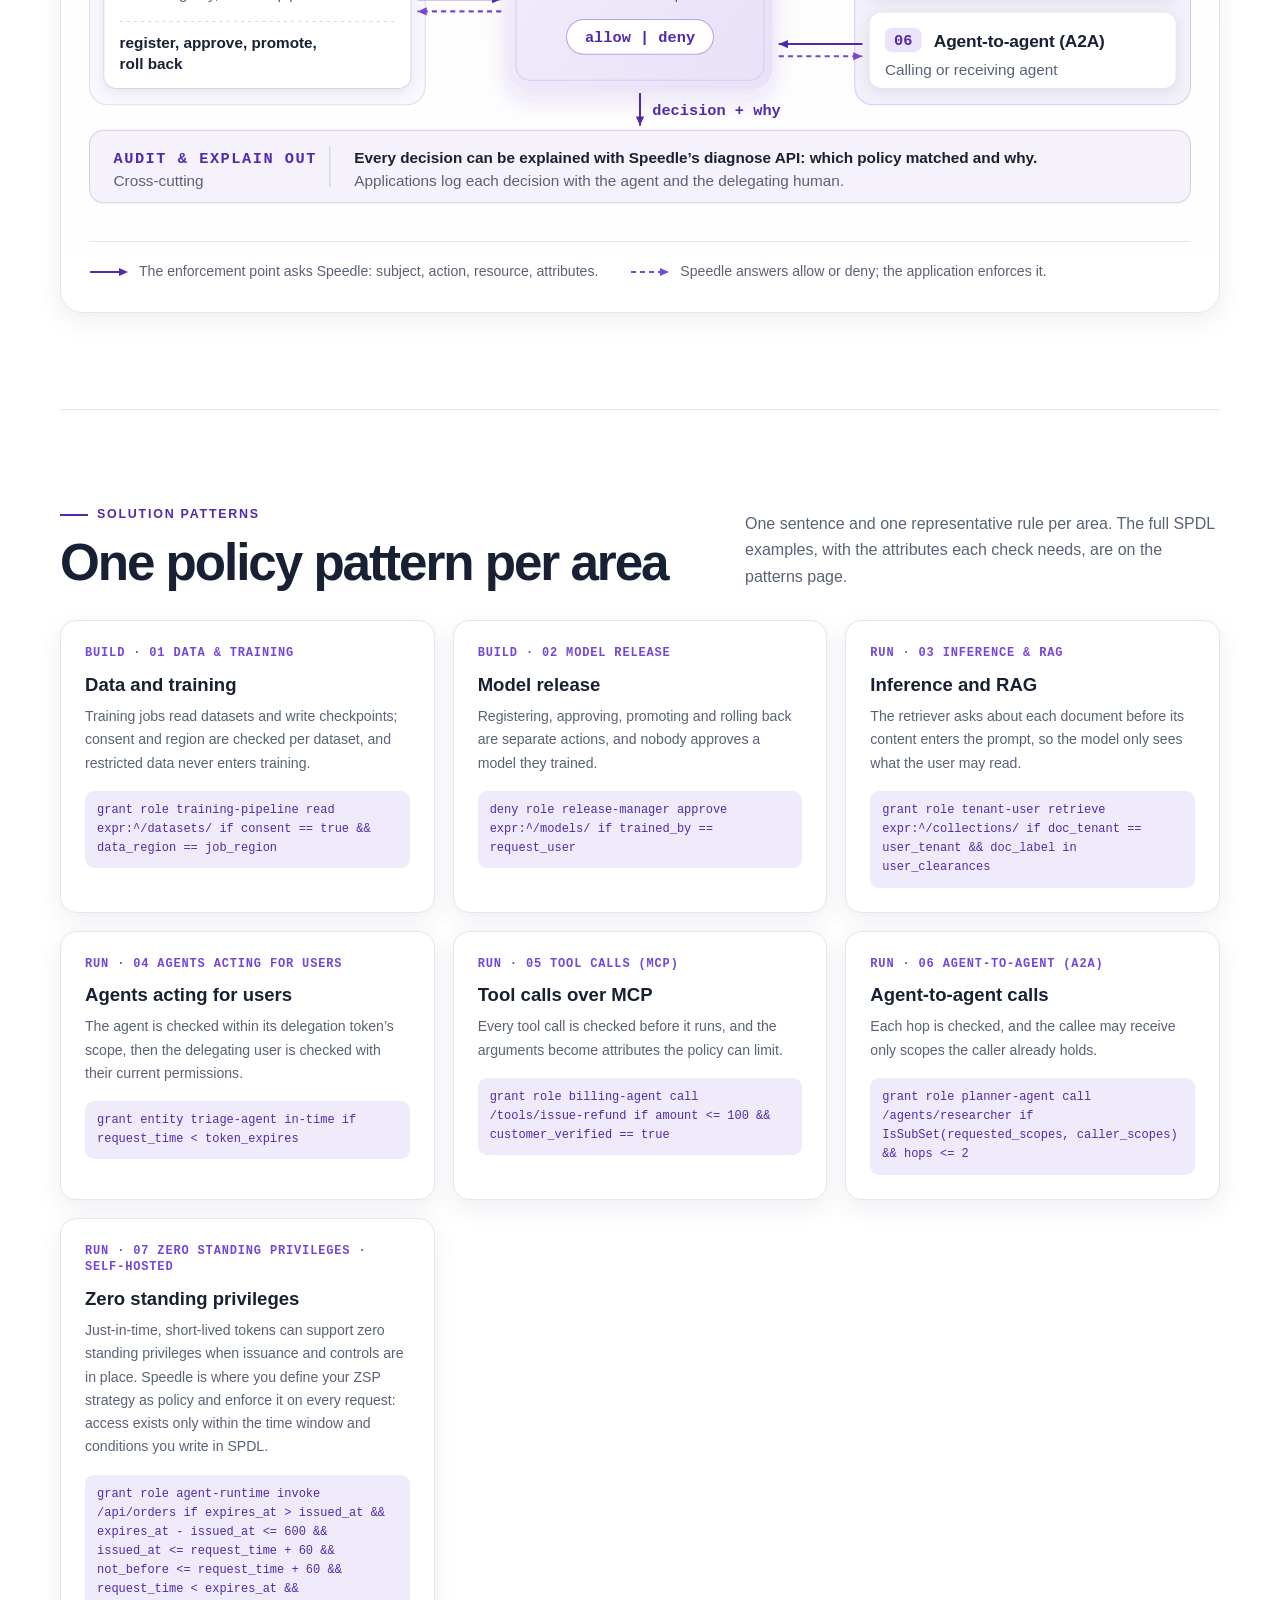
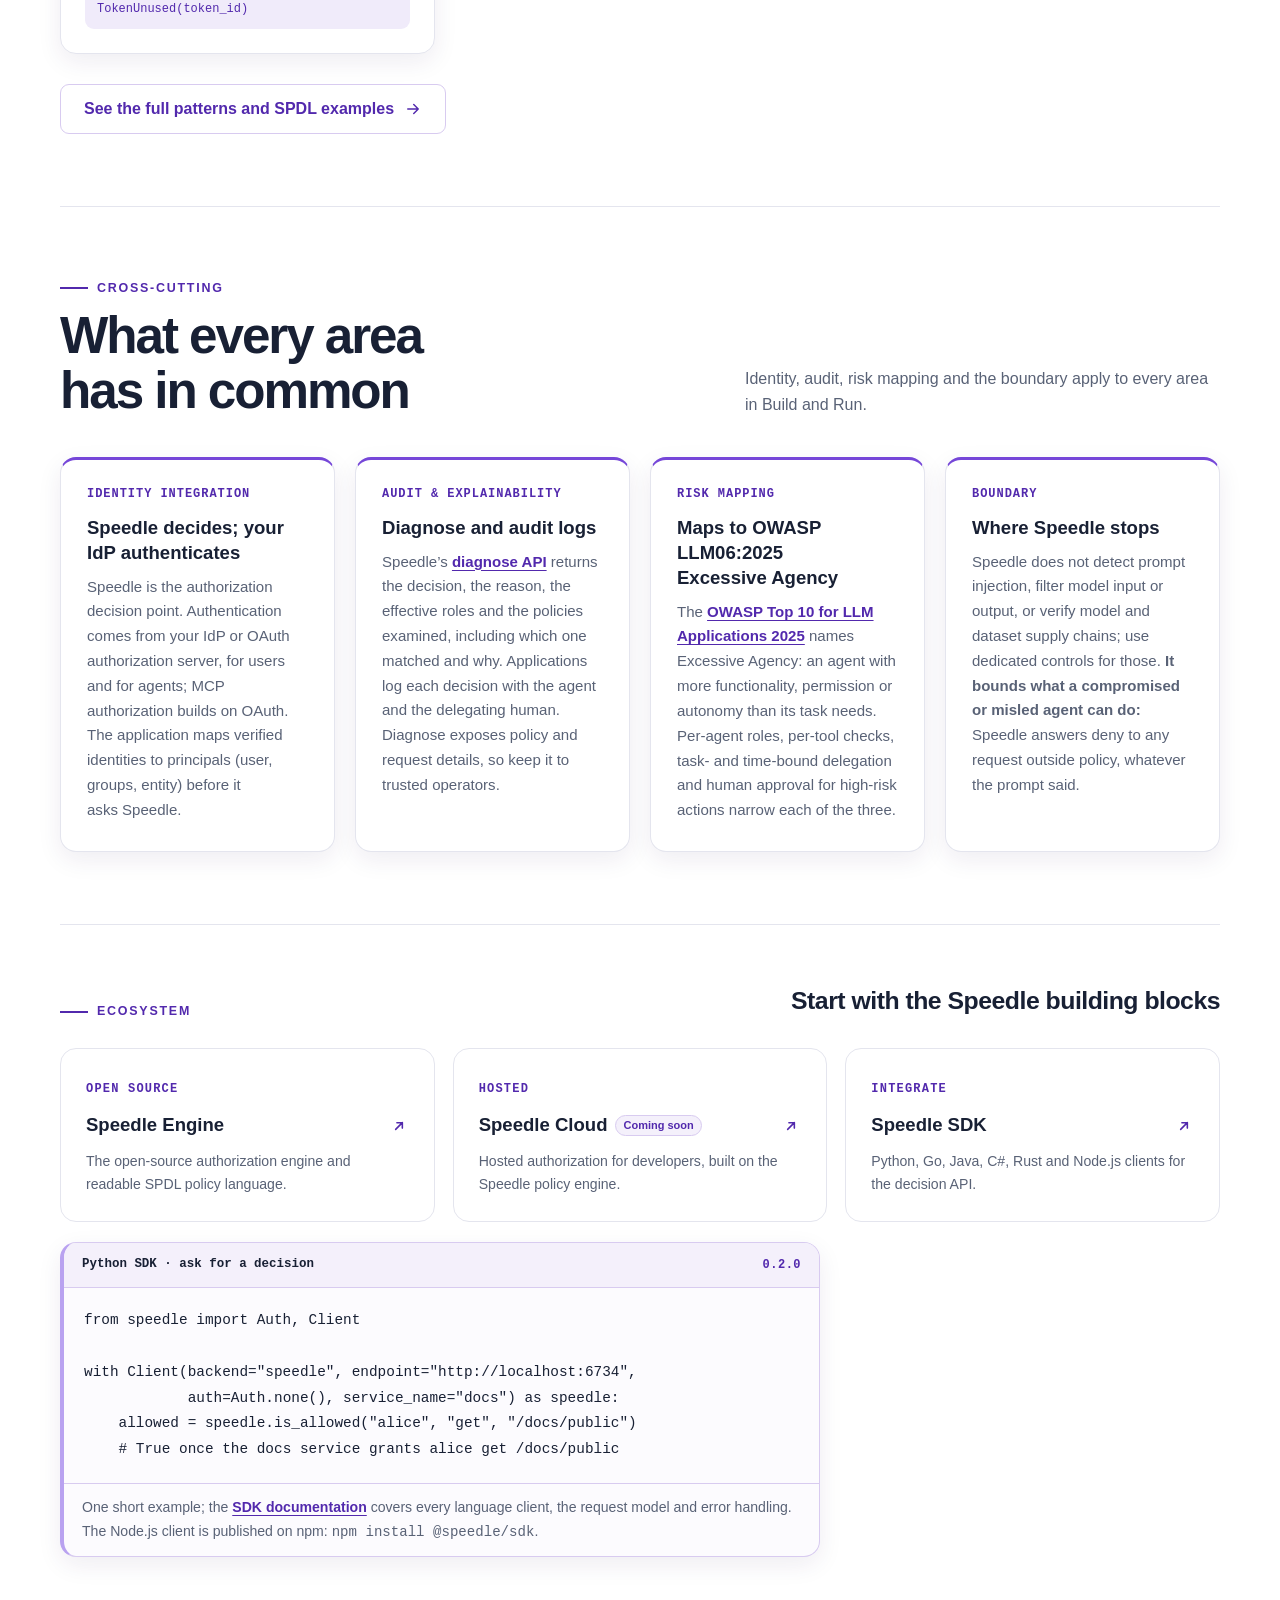
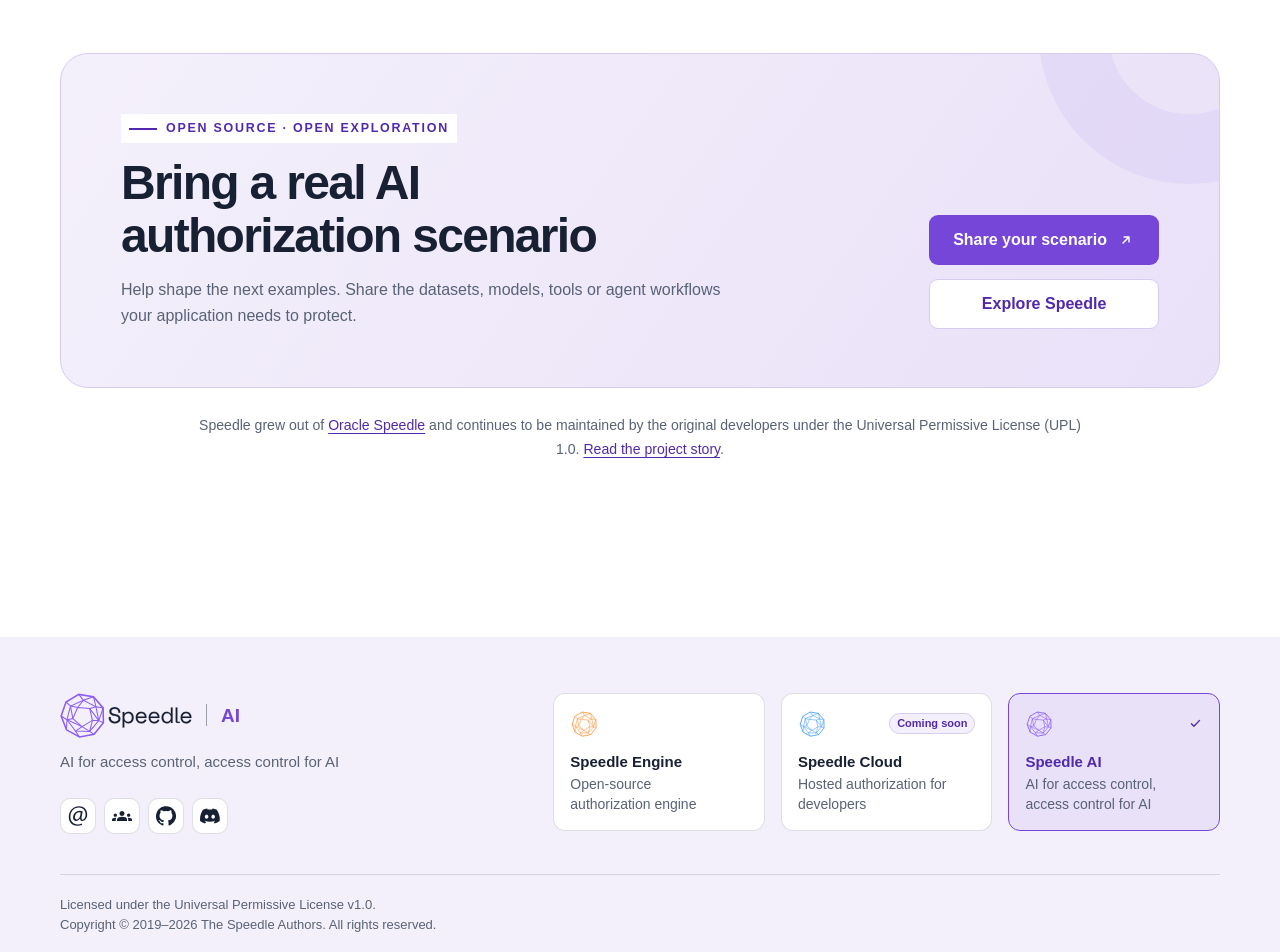
==== commit 3ab1ac18: "fix(site): match skill install cards to the site design Signed-off-by: William Cai <wcai@teramoby.co" ====
--- a/index.html
+++ b/index.html
@@ -221,41 +221,65 @@
           <div class="config-grid">
             <figure class="config-card skill-install">
               <figcaption><span>install + use</span><span>Claude Code · example</span></figcaption>
-              <p class="install-note">Ask your agent, then use the skill</p>
-              <pre class="install-prompt" tabindex="0"><code>Install this skill for me: https://github.com/teramoby/ai.speedle.io/tree/main/skills/speedle-policy-modeler</code></pre>
-              <button class="copy-prompt" type="button" data-success="Copied" data-failure="Copy failed; select and copy the prompt" hidden>Copy prompt</button>
-              <span class="copy-status" role="status"></span>
-              <pre tabindex="0"><code>/speedle-policy-modeler ./employee-handbook.md</code></pre>
-              <p class="install-note">The skill needs no API key. Validation requires Speedle spctl, PMS/ADS and Python 3. Restart the agent if the skill is not listed.</p>
-              <details class="manual-install">
-                <summary>Manual install</summary>
-              <pre tabindex="0" aria-label="Install and use the Speedle plugin with Claude Code"><code>claude plugin marketplace add teramoby/ai.speedle.io
+              <div class="install-body">
+                <p class="mode-label">Ask your agent, then use the skill</p>
+                <div class="install-copy">
+                  <button class="copy-prompt" type="button" data-success="Copied" data-failure="Copy failed; select and copy the prompt" hidden>Copy</button>
+                  <pre class="install-prompt" tabindex="0"><code>Install this skill for me:
+https://github.com/teramoby/ai.speedle.io/tree/main/skills/speedle-policy-modeler</code></pre>
+                  <span class="copy-status" role="status"></span>
+                </div>
+                <div class="install-usage">
+                  <p class="mode-label">Use the skill</p>
+                  <pre tabindex="0"><code>/speedle-policy-modeler ./employee-handbook.md</code></pre>
+                </div>
+                <p class="install-note">The skill needs no API key. Validation requires Speedle spctl, PMS/ADS and Python 3. Restart the agent if the skill is not listed.</p>
+                <details class="manual-install">
+                  <summary>Manual install</summary>
+                  <div class="install-copy">
+                    <button class="copy-prompt" type="button" data-success="Copied" data-failure="Copy failed; select and copy the commands" hidden>Copy</button>
+                    <pre tabindex="0" aria-label="Install and use the Speedle plugin with Claude Code"><code>claude plugin marketplace add teramoby/ai.speedle.io
 claude plugin install speedle@speedle
 
 # In Claude Code:
 /plugin configure speedle@speedle
 /speedle:speedle-policy-modeler ./employee-handbook.md</code></pre>
-                <p class="install-note">The manual plugin also adds the check MCP server. Configure its ADS endpoint and service name; set a bearer token only if ADS requires one.</p>
-              </details>
+                    <span class="copy-status" role="status"></span>
+                  </div>
+                  <p class="install-note">The manual plugin also adds the check MCP server. Configure its ADS endpoint and service name; set a bearer token only if ADS requires one.</p>
+                </details>
+              </div>
             </figure>
             <figure class="config-card skill-install">
               <figcaption><span>install + use</span><span>Codex · example</span></figcaption>
-              <p class="install-note">Ask your agent, then use the skill</p>
-              <pre class="install-prompt" tabindex="0"><code>Install this skill for me: https://github.com/teramoby/ai.speedle.io/tree/main/skills/speedle-policy-modeler</code></pre>
-              <button class="copy-prompt" type="button" data-success="Copied" data-failure="Copy failed; select and copy the prompt" hidden>Copy prompt</button>
-              <span class="copy-status" role="status"></span>
-              <pre tabindex="0"><code>$speedle-policy-modeler ./employee-handbook.md</code></pre>
-              <p class="install-note">The skill needs no API key. Validation requires Speedle spctl, PMS/ADS and Python 3. Restart the agent if the skill is not listed.</p>
-              <details class="manual-install">
-                <summary>Manual install</summary>
-              <pre tabindex="0" aria-label="Install and use the Speedle policy modeler skill with Codex"><code>git clone --depth 1 https://github.com/teramoby/ai.speedle.io.git
+              <div class="install-body">
+                <p class="mode-label">Ask your agent, then use the skill</p>
+                <div class="install-copy">
+                  <button class="copy-prompt" type="button" data-success="Copied" data-failure="Copy failed; select and copy the prompt" hidden>Copy</button>
+                  <pre class="install-prompt" tabindex="0"><code>Install this skill for me:
+https://github.com/teramoby/ai.speedle.io/tree/main/skills/speedle-policy-modeler</code></pre>
+                  <span class="copy-status" role="status"></span>
+                </div>
+                <div class="install-usage">
+                  <p class="mode-label">Use the skill</p>
+                  <pre tabindex="0"><code>$speedle-policy-modeler ./employee-handbook.md</code></pre>
+                </div>
+                <p class="install-note">The skill needs no API key. Validation requires Speedle spctl, PMS/ADS and Python 3. Restart the agent if the skill is not listed.</p>
+                <details class="manual-install">
+                  <summary>Manual install</summary>
+                  <div class="install-copy">
+                    <button class="copy-prompt" type="button" data-success="Copied" data-failure="Copy failed; select and copy the commands" hidden>Copy</button>
+                    <pre tabindex="0" aria-label="Install and use the Speedle policy modeler skill with Codex"><code>git clone --depth 1 https://github.com/teramoby/ai.speedle.io.git
 mkdir -p ~/.agents/skills
 cp -R ai.speedle.io/skills/speedle-policy-modeler \
   ~/.agents/skills/
 
 # In Codex CLI or the IDE extension:
 $speedle-policy-modeler ./employee-handbook.md</code></pre>
-              </details>
+                    <span class="copy-status" role="status"></span>
+                  </div>
+                </details>
+              </div>
             </figure>
           </div>
 
--- a/styles.css
+++ b/styles.css
@@ -459,6 +459,29 @@
 .config-card figcaption { display: flex; align-items: center; justify-content: space-between; gap: 12px; padding: 13px 18px; border-bottom: 1px solid var(--line-purple); color: var(--ink); background: var(--tint-light); font: 600 .78rem/1.4 var(--mono); }
 .config-card figcaption span:last-child { color: var(--primary-dark); font-size: .75rem; letter-spacing: .04em; text-transform: uppercase; }
 .config-card pre { max-width: 100%; margin: 0; padding: 20px; overflow: auto; color: var(--ink); font: 500 .9rem/1.8 var(--mono); white-space: pre-wrap; overflow-wrap: break-word; }
+
+/* Agent-first skill installation cards share the configuration card type scale. */
+.skill-install .install-body { display: grid; gap: 16px; padding: 18px; }
+.skill-install p { margin: 0; }
+.skill-install .mode-label { max-width: none; }
+.skill-install .install-note, .copy-status { color: var(--muted); font-size: .88rem; line-height: 1.65; }
+.install-copy { display: grid; min-width: 0; border: 1px solid var(--line); border-radius: var(--radius-control); background: var(--soft); }
+.skill-install pre { min-width: 0; padding: 12px 16px 16px; white-space: pre; overflow-wrap: normal; hyphens: none; }
+.copy-prompt { justify-self: end; margin: 8px 12px 0; padding: 4px 10px; border: 1px solid var(--line-purple); border-radius: var(--radius-control); background: var(--white); color: var(--primary-dark); font: 600 .75rem/1.65 var(--mono); }
+.copy-prompt:hover { border-color: var(--primary-dark); background: var(--tint); }
+.copy-prompt:disabled { cursor: wait; }
+.copy-status { padding: 0 16px 12px; }
+.copy-status:empty { display: none; }
+.install-usage { display: grid; min-width: 0; gap: 8px; }
+.install-usage pre { padding: 12px 16px; border: 1px solid var(--line); border-radius: var(--radius-control); background: var(--soft); }
+.manual-install { min-width: 0; border-top: 1px solid var(--line); }
+.manual-install summary { display: flex; align-items: center; gap: 8px; width: fit-content; padding: 14px 0 0; cursor: pointer; list-style: none; color: var(--muted); font: 600 .78rem/1.65 var(--mono); }
+.manual-install summary::-webkit-details-marker { display: none; }
+.manual-install summary::before { content: ""; width: 7px; height: 7px; flex: none; border-right: 1px solid currentColor; border-bottom: 1px solid currentColor; transform: rotate(-45deg); }
+.manual-install[open] summary::before { transform: rotate(45deg); }
+.manual-install summary:hover { color: var(--primary-dark); text-decoration: underline; text-underline-offset: 4px; }
+.manual-install > .install-copy, .manual-install > .install-note { margin-top: 14px; }
+
 .mcp-resources { display: flex; flex-wrap: wrap; align-items: center; gap: 10px 22px; margin-top: 28px; font-size: .88rem; line-height: 1.65; }
 .mcp-resources > span { margin-right: 4px; color: var(--muted); }
 .mcp-resources a { color: var(--primary-dark); font-weight: 700; }
@@ -830,11 +853,3 @@
   html { scroll-behavior: auto; }
   *, *::before, *::after { animation: none !important; transition: none !important; }
 }
-
-/* Agent-first skill installation cards. */
-.skill-install .install-prompt { white-space: pre-wrap; overflow-wrap: anywhere; }
-.skill-install .install-note { margin: 16px 20px; color: var(--muted); font-size: .88rem; }
-.copy-prompt { margin: 0 20px 12px; padding: 8px 12px; border: 1px solid var(--line-purple); border-radius: var(--radius-control); background: var(--white); color: var(--primary-dark); }
-.copy-status { display: block; margin: 0 20px; color: var(--muted); font-size: .88rem; }
-.manual-install { border-top: 1px solid var(--line); }
-.manual-install summary { padding: 16px 20px; cursor: pointer; color: var(--primary-dark); }
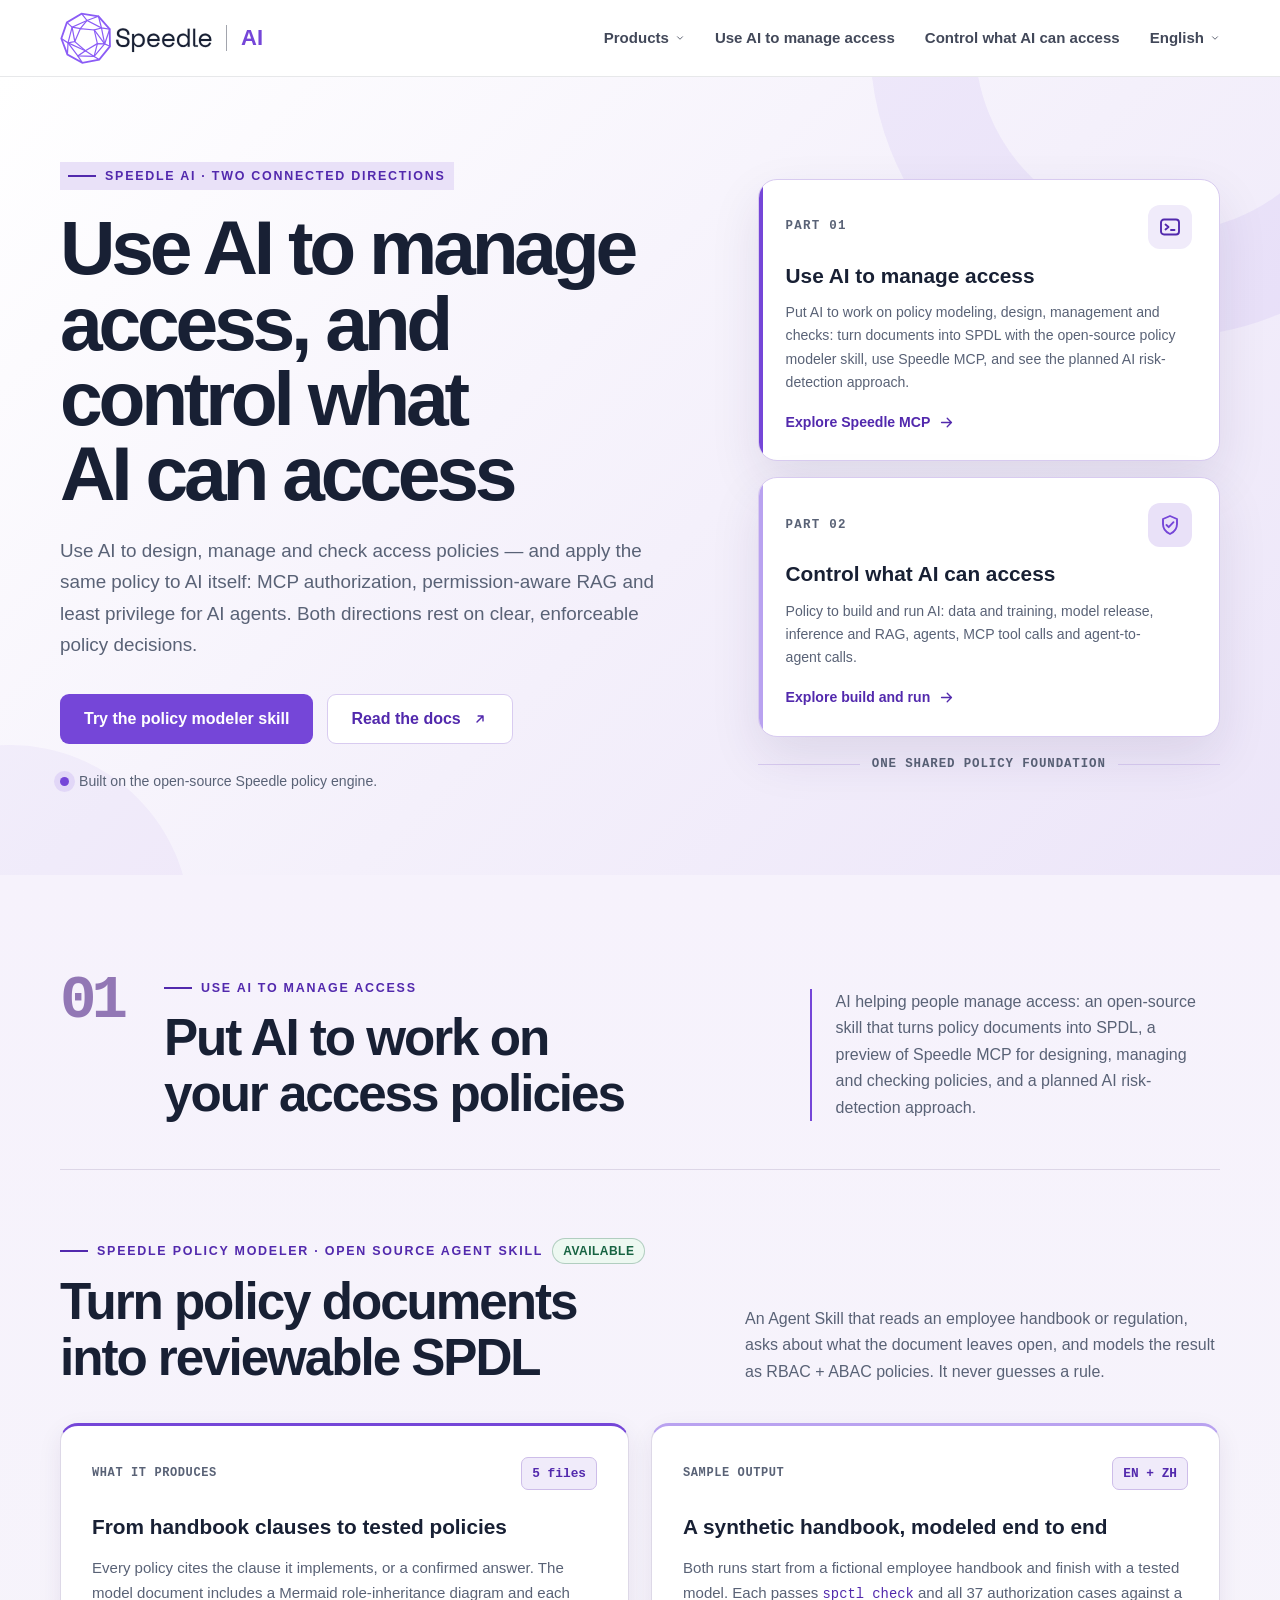
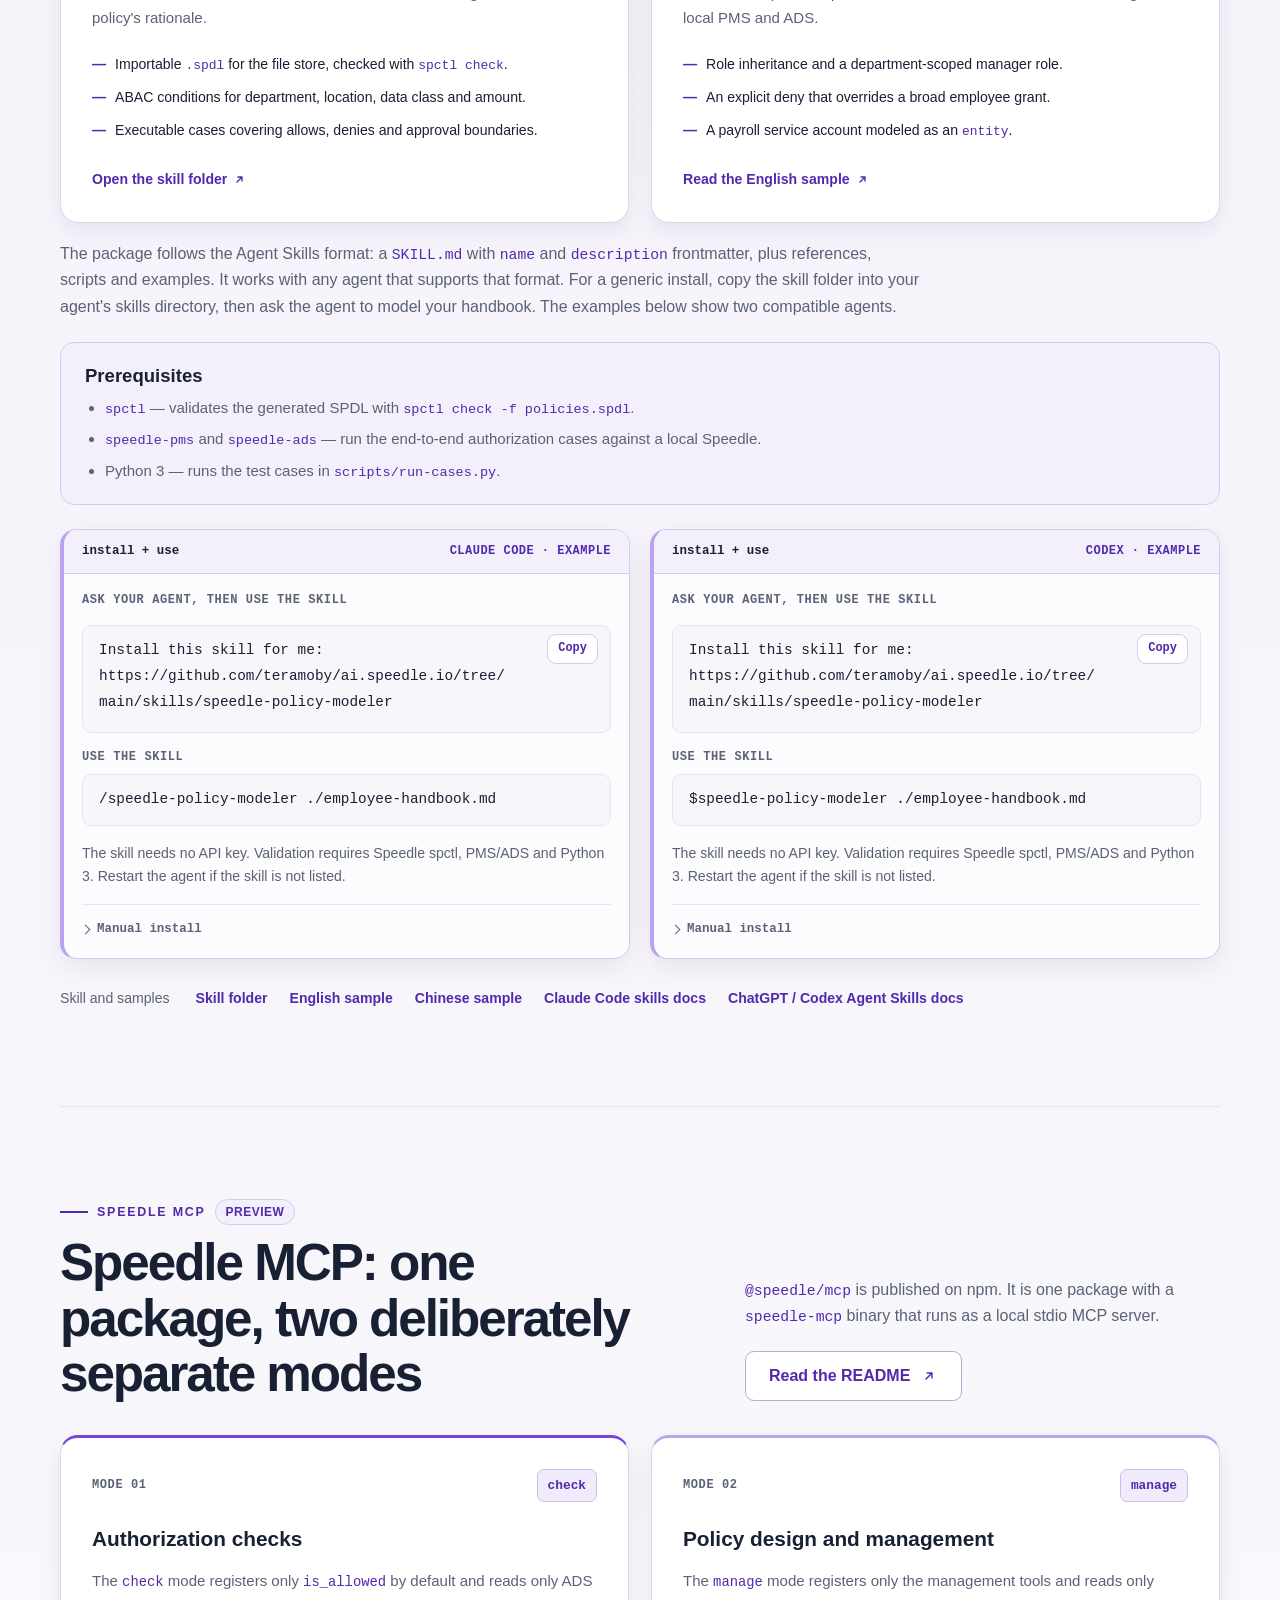
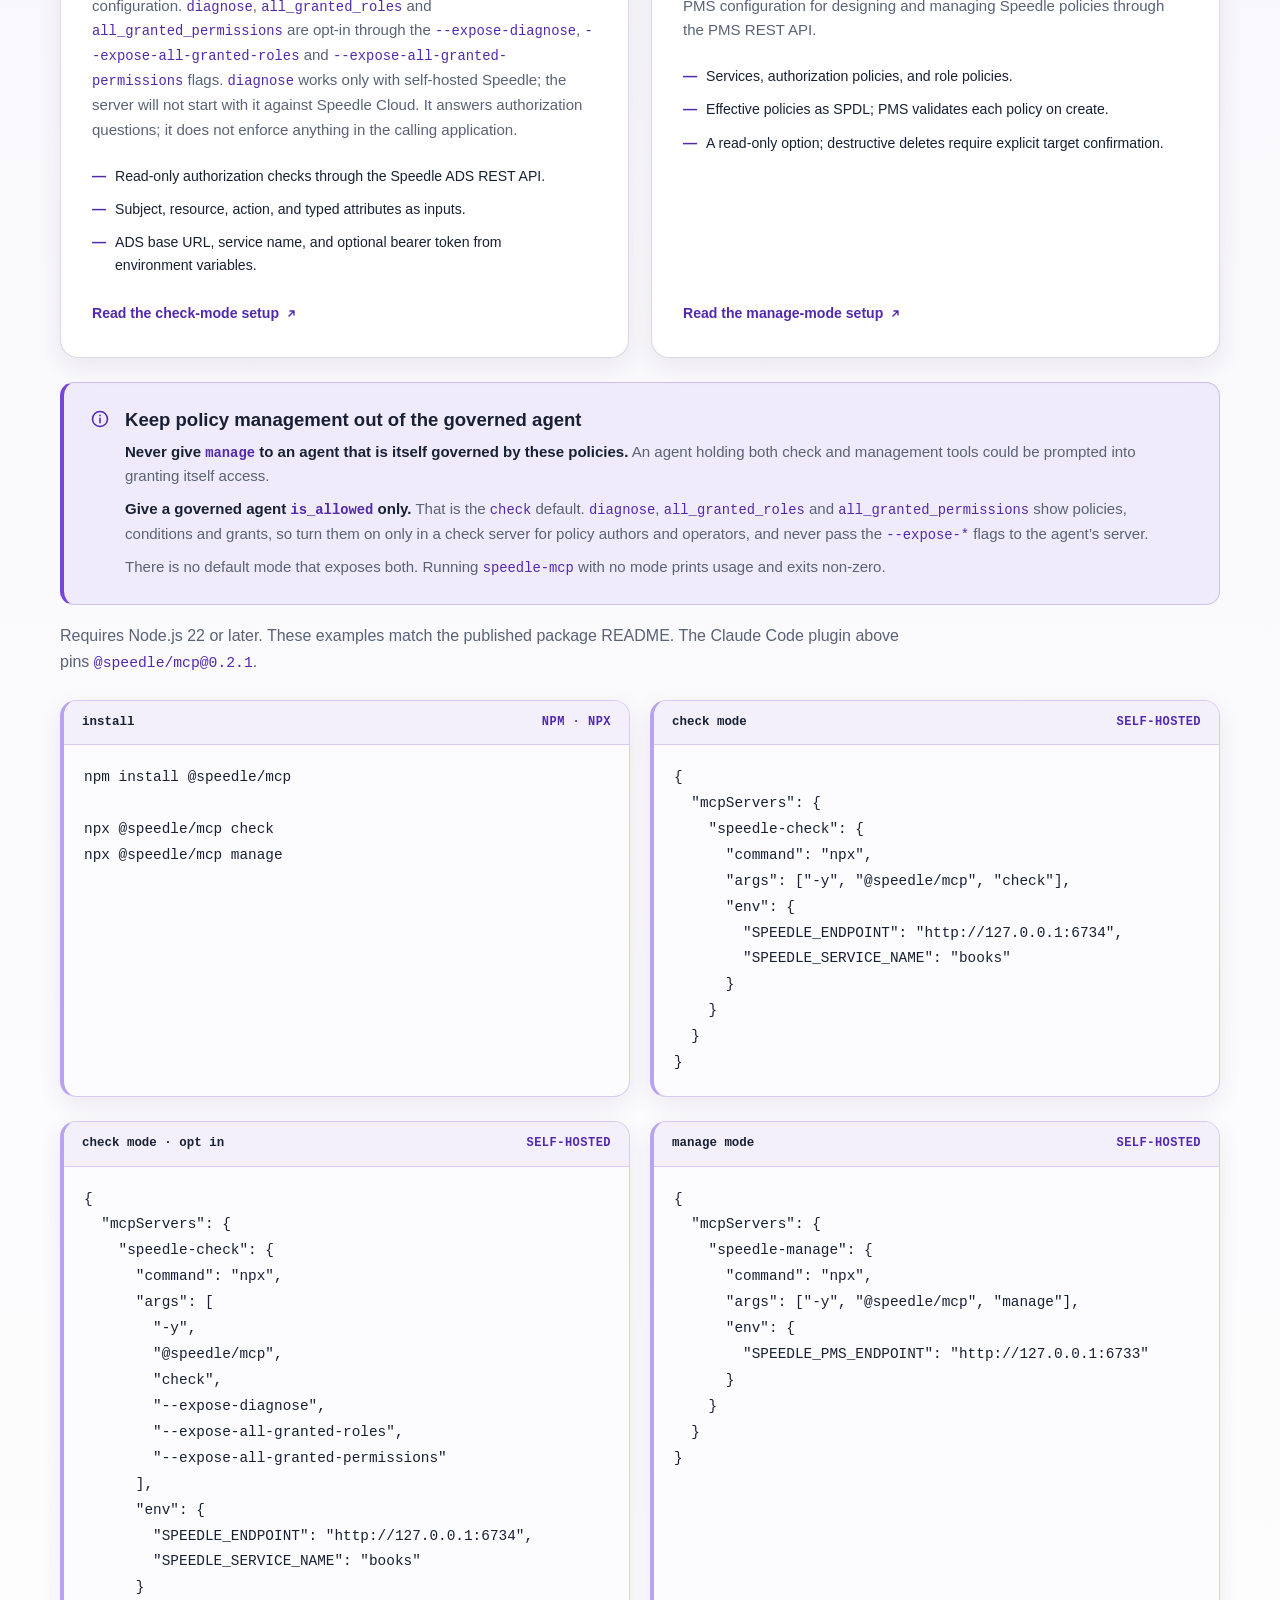
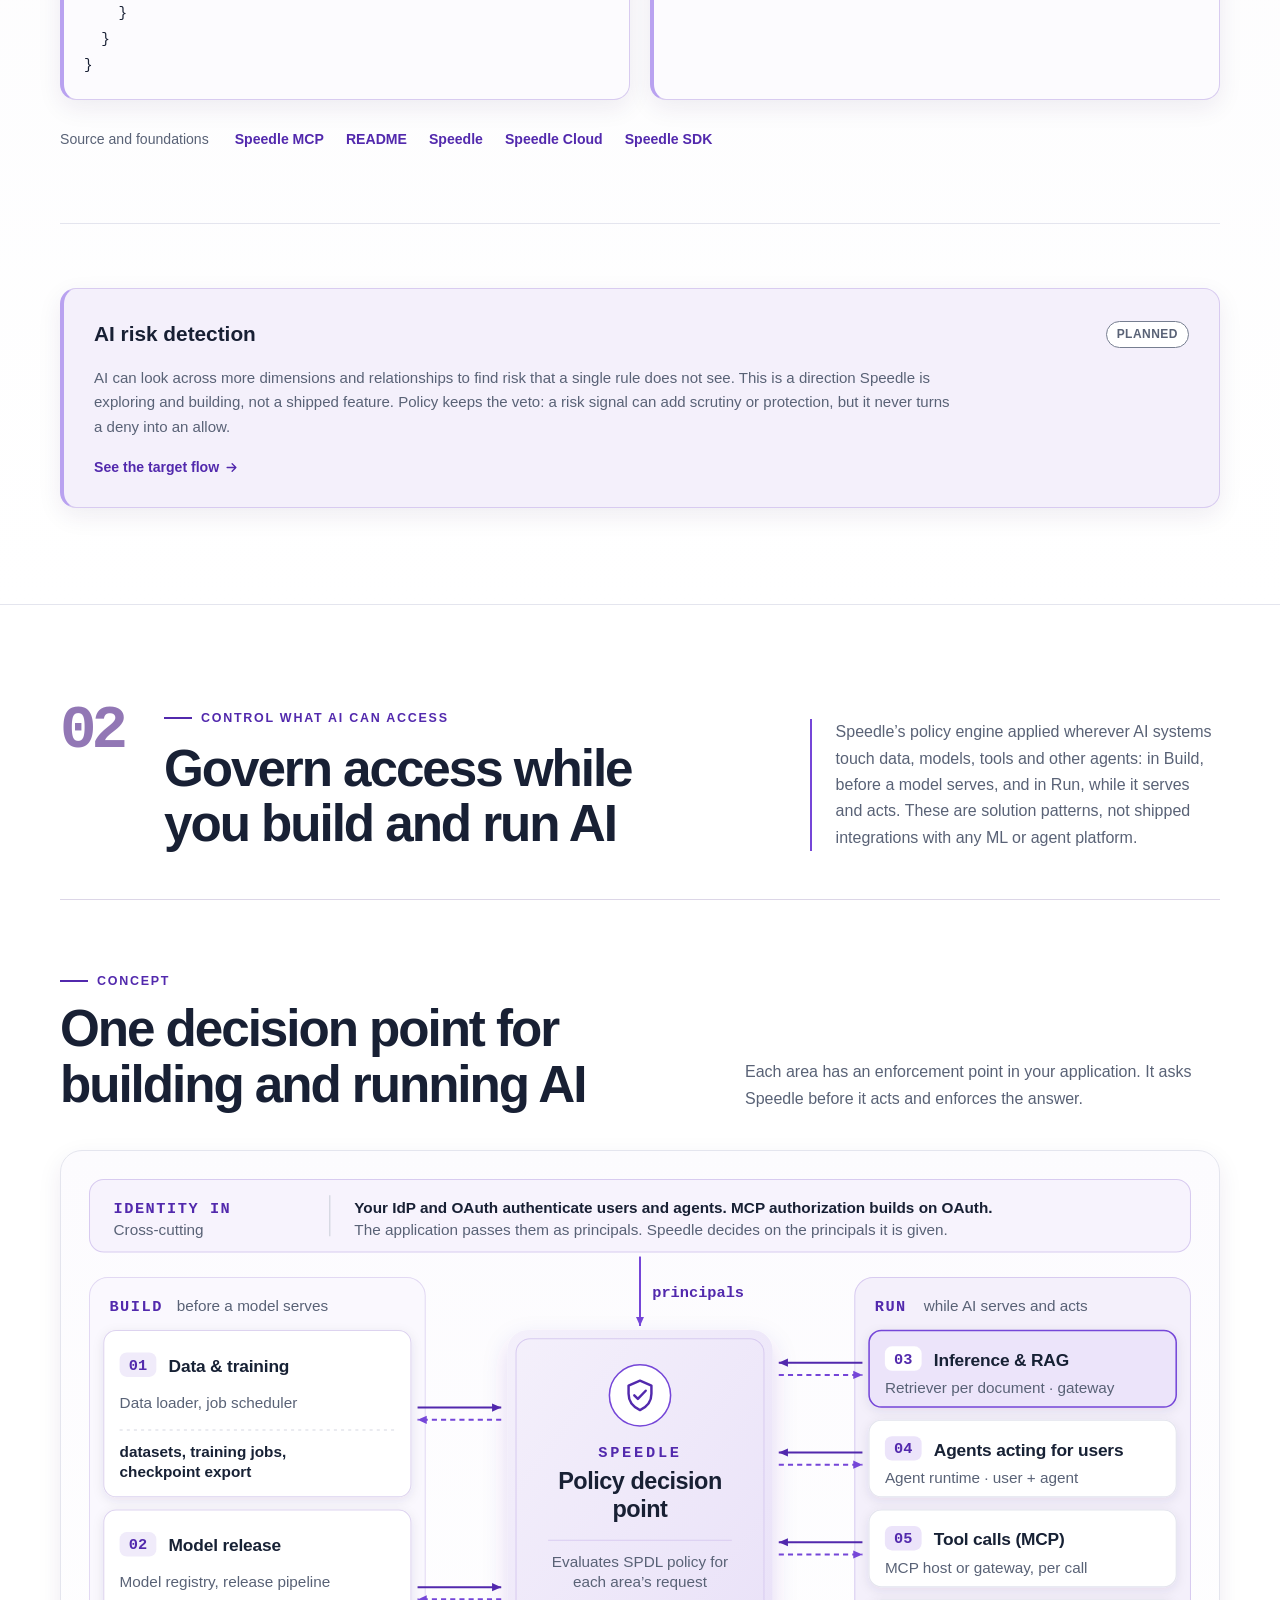
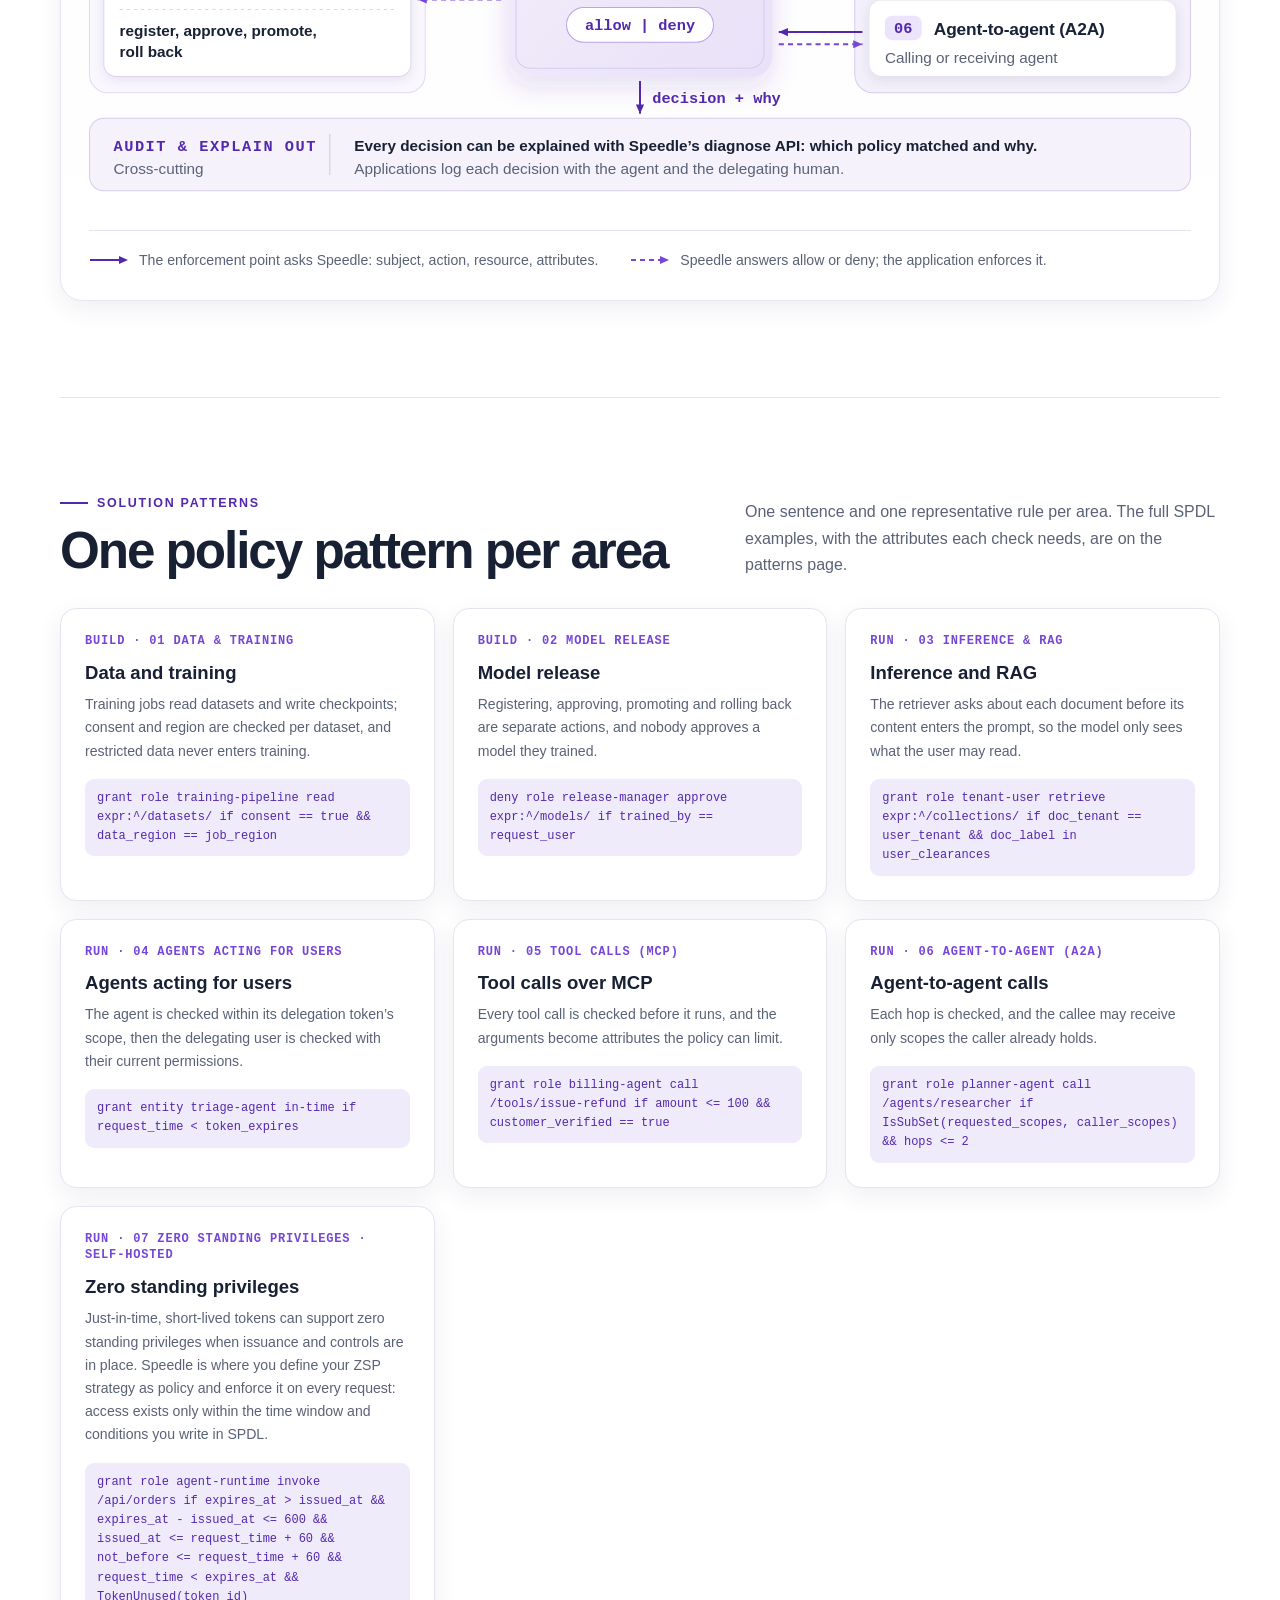
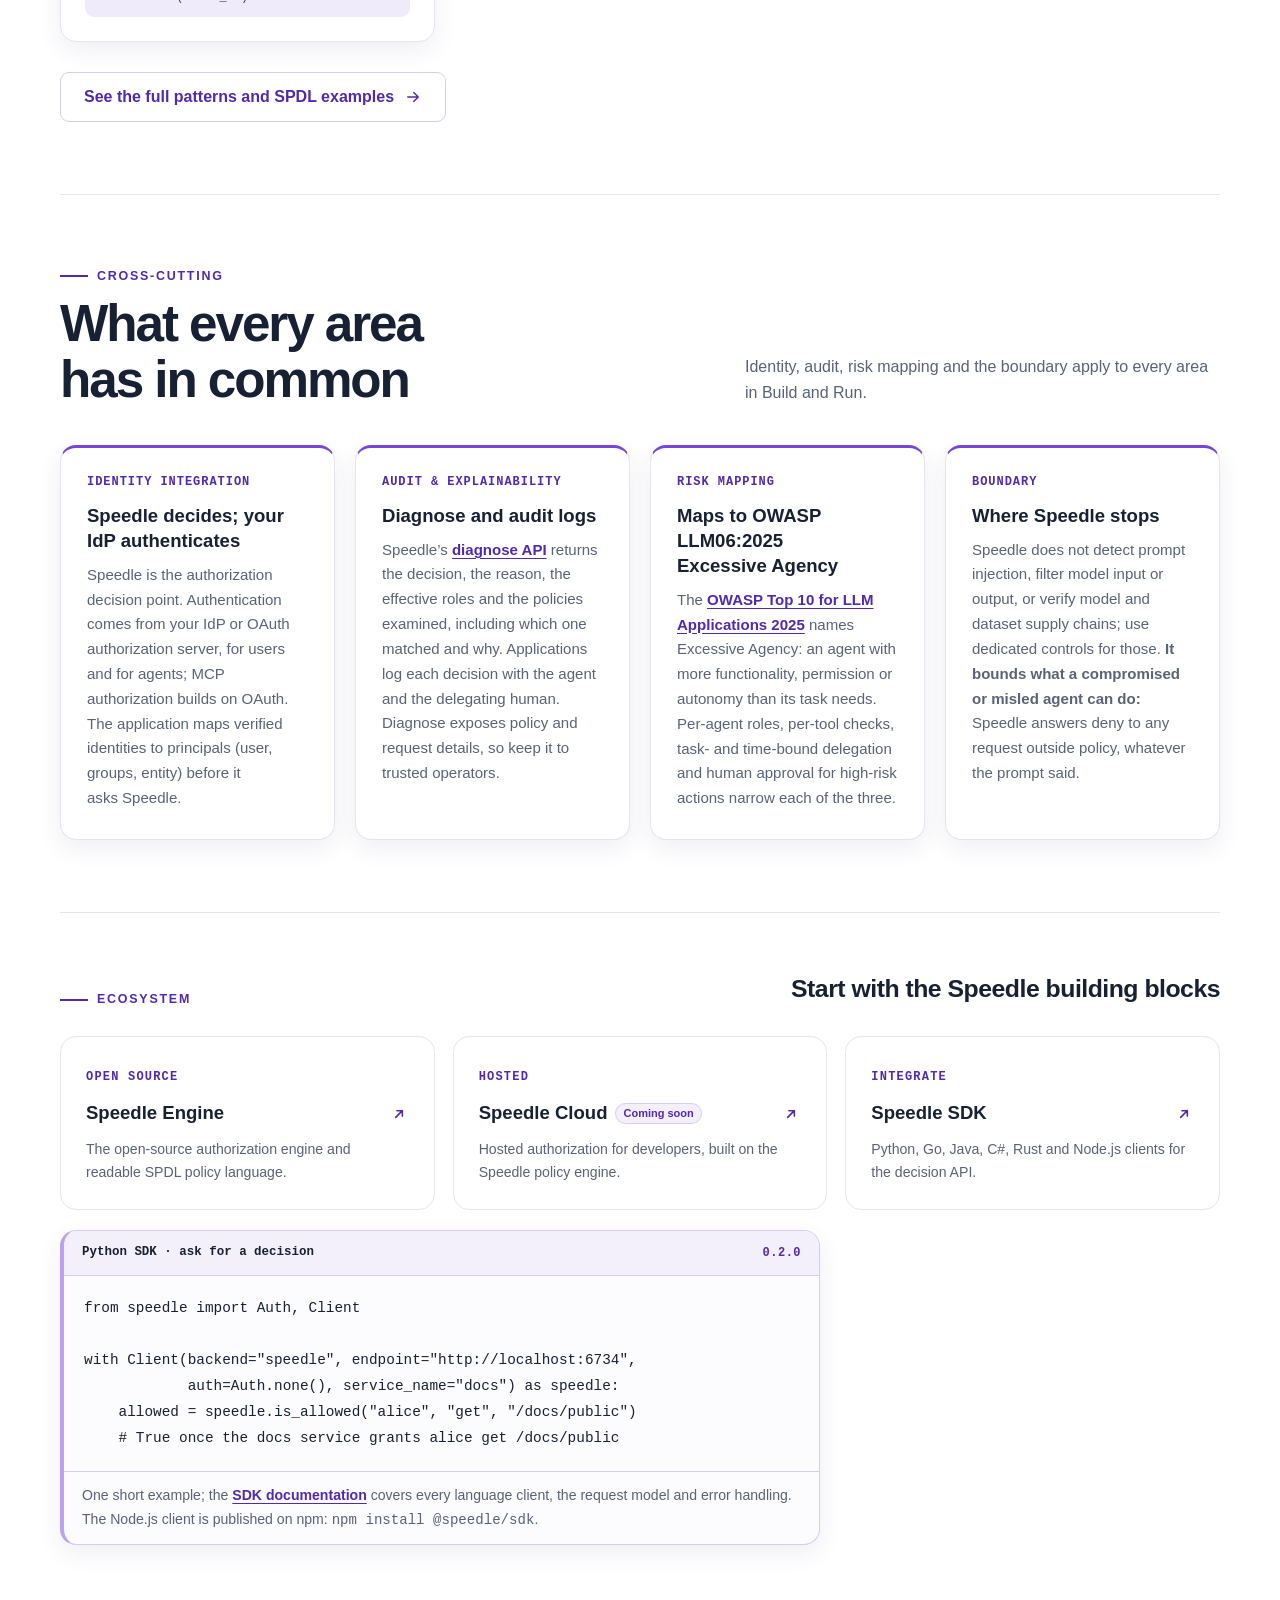
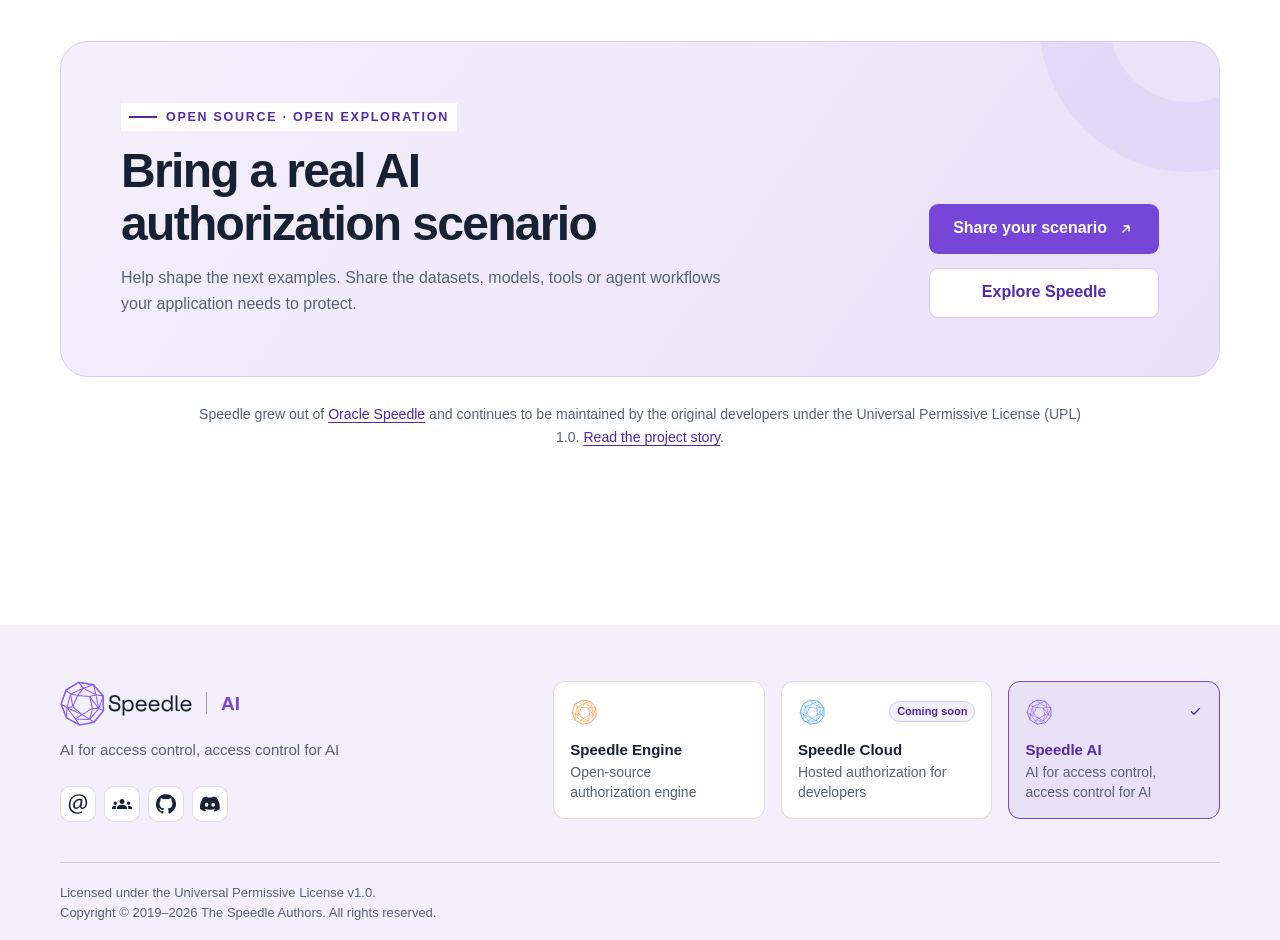
==== commit 46620224: "fix(site): wrap skill prompts and inline copy controls" ====
--- a/index.html
+++ b/index.html
@@ -226,7 +226,7 @@
                 <div class="install-copy">
                   <button class="copy-prompt" type="button" data-success="Copied" data-failure="Copy failed; select and copy the prompt" hidden>Copy</button>
                   <pre class="install-prompt" tabindex="0"><code>Install this skill for me:
-https://github.com/teramoby/ai.speedle.io/tree/main/skills/speedle-policy-modeler</code></pre>
+<span class="install-url">https://github.com/teramoby/ai.speedle.io/tree/main/skills/speedle-policy-modeler</span></code></pre>
                   <span class="copy-status" role="status"></span>
                 </div>
                 <div class="install-usage">
@@ -257,7 +257,7 @@
                 <div class="install-copy">
                   <button class="copy-prompt" type="button" data-success="Copied" data-failure="Copy failed; select and copy the prompt" hidden>Copy</button>
                   <pre class="install-prompt" tabindex="0"><code>Install this skill for me:
-https://github.com/teramoby/ai.speedle.io/tree/main/skills/speedle-policy-modeler</code></pre>
+<span class="install-url">https://github.com/teramoby/ai.speedle.io/tree/main/skills/speedle-policy-modeler</span></code></pre>
                   <span class="copy-status" role="status"></span>
                 </div>
                 <div class="install-usage">
--- a/styles.css
+++ b/styles.css
@@ -465,15 +465,18 @@
 .skill-install p { margin: 0; }
 .skill-install .mode-label { max-width: none; }
 .skill-install .install-note, .copy-status { color: var(--muted); font-size: .88rem; line-height: 1.65; }
-.install-copy { display: grid; min-width: 0; border: 1px solid var(--line); border-radius: var(--radius-control); background: var(--soft); }
+.install-copy { position: relative; display: grid; min-width: 0; border: 1px solid var(--line); border-radius: var(--radius-control); background: var(--soft); }
 .skill-install pre { min-width: 0; padding: 12px 16px 16px; white-space: pre; overflow-wrap: normal; hyphens: none; }
-.copy-prompt { justify-self: end; margin: 8px 12px 0; padding: 4px 10px; border: 1px solid var(--line-purple); border-radius: var(--radius-control); background: var(--white); color: var(--primary-dark); font: 600 .75rem/1.65 var(--mono); }
+.install-copy pre { margin-right: 84px; }
+.skill-install .install-prompt { white-space: pre-wrap; }
+.install-url { overflow-wrap: anywhere; }
+.copy-prompt { position: absolute; top: 8px; right: 12px; padding: 4px 10px; border: 1px solid var(--line-purple); border-radius: var(--radius-control); background: var(--white); color: var(--primary-dark); font: 600 .75rem/1.65 var(--mono); }
 .copy-prompt:hover { border-color: var(--primary-dark); background: var(--tint); }
 .copy-prompt:disabled { cursor: wait; }
 .copy-status { padding: 0 16px 12px; }
 .copy-status:empty { display: none; }
 .install-usage { display: grid; min-width: 0; gap: 8px; }
-.install-usage pre { padding: 12px 16px; border: 1px solid var(--line); border-radius: var(--radius-control); background: var(--soft); }
+.install-usage pre { padding: 12px 16px; white-space: pre-wrap; overflow-wrap: anywhere; border: 1px solid var(--line); border-radius: var(--radius-control); background: var(--soft); }
 .manual-install { min-width: 0; border-top: 1px solid var(--line); }
 .manual-install summary { display: flex; align-items: center; gap: 8px; width: fit-content; padding: 14px 0 0; cursor: pointer; list-style: none; color: var(--muted); font: 600 .78rem/1.65 var(--mono); }
 .manual-install summary::-webkit-details-marker { display: none; }
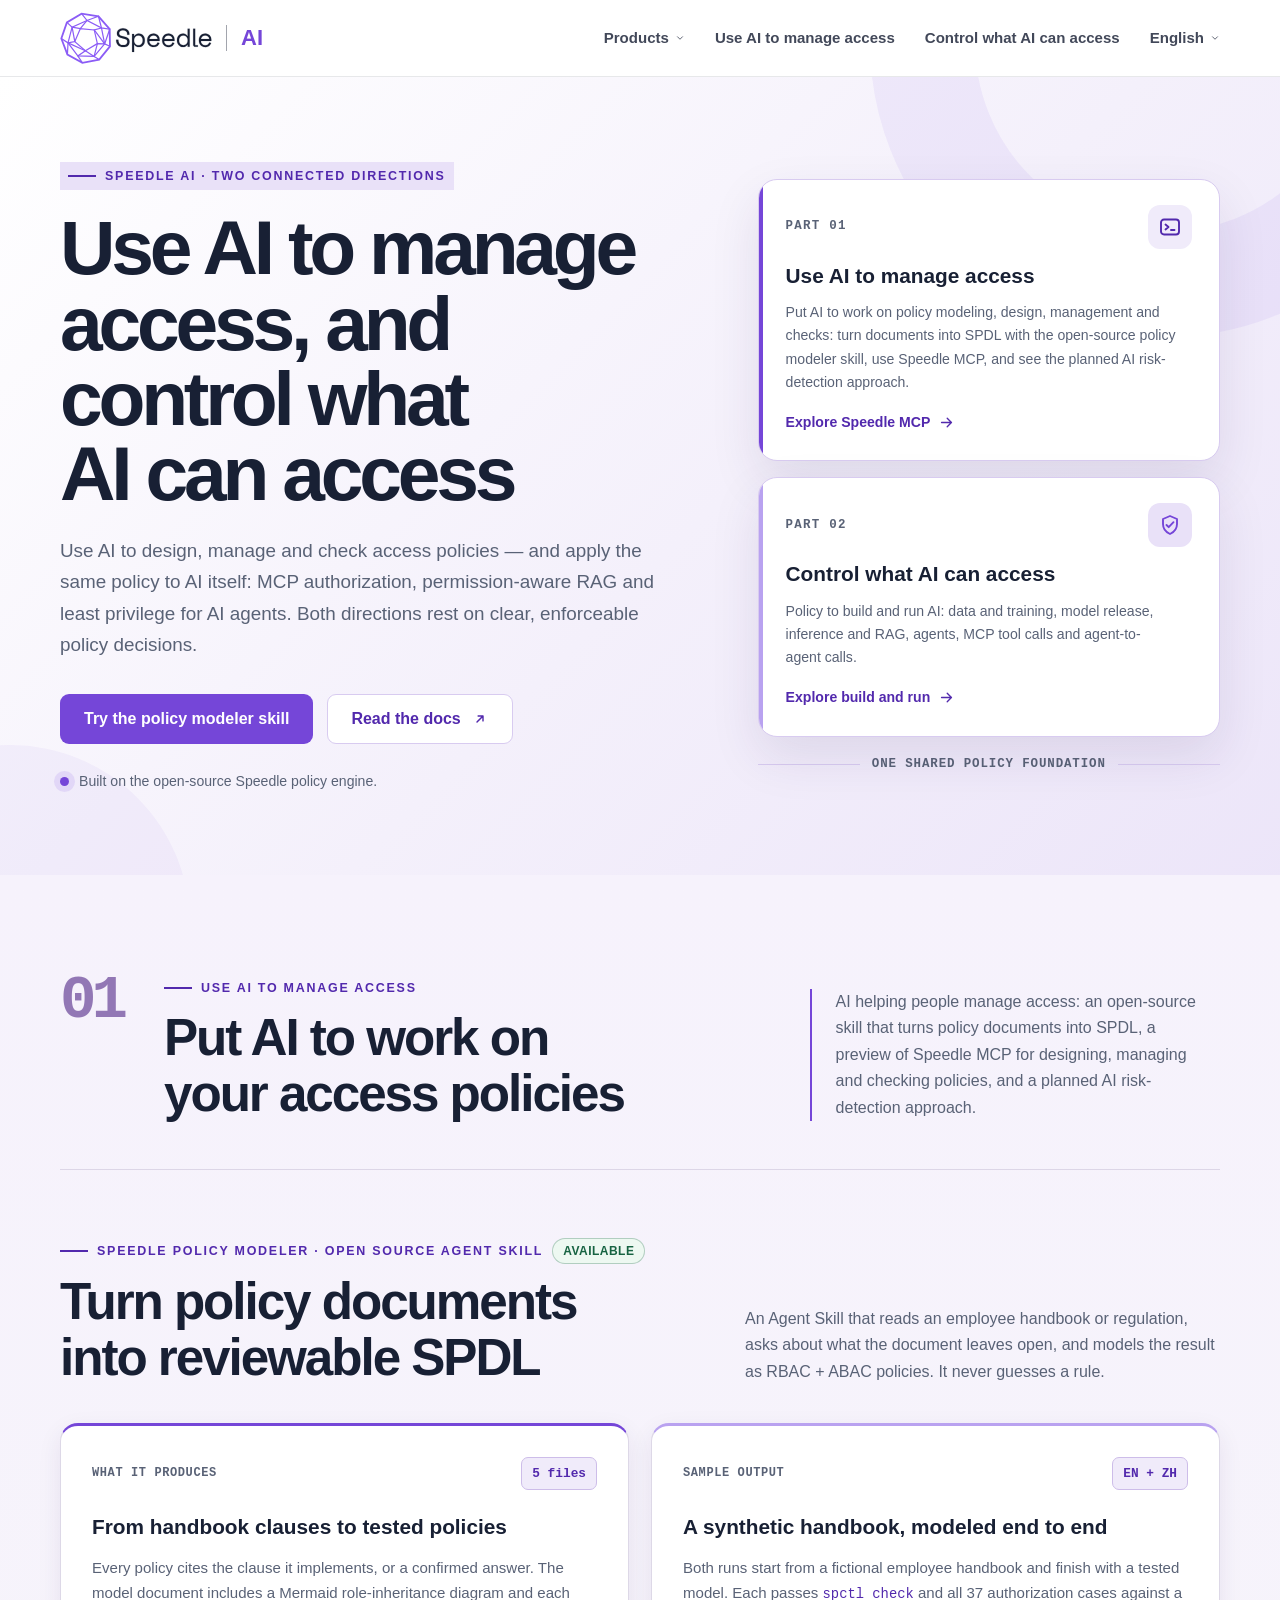
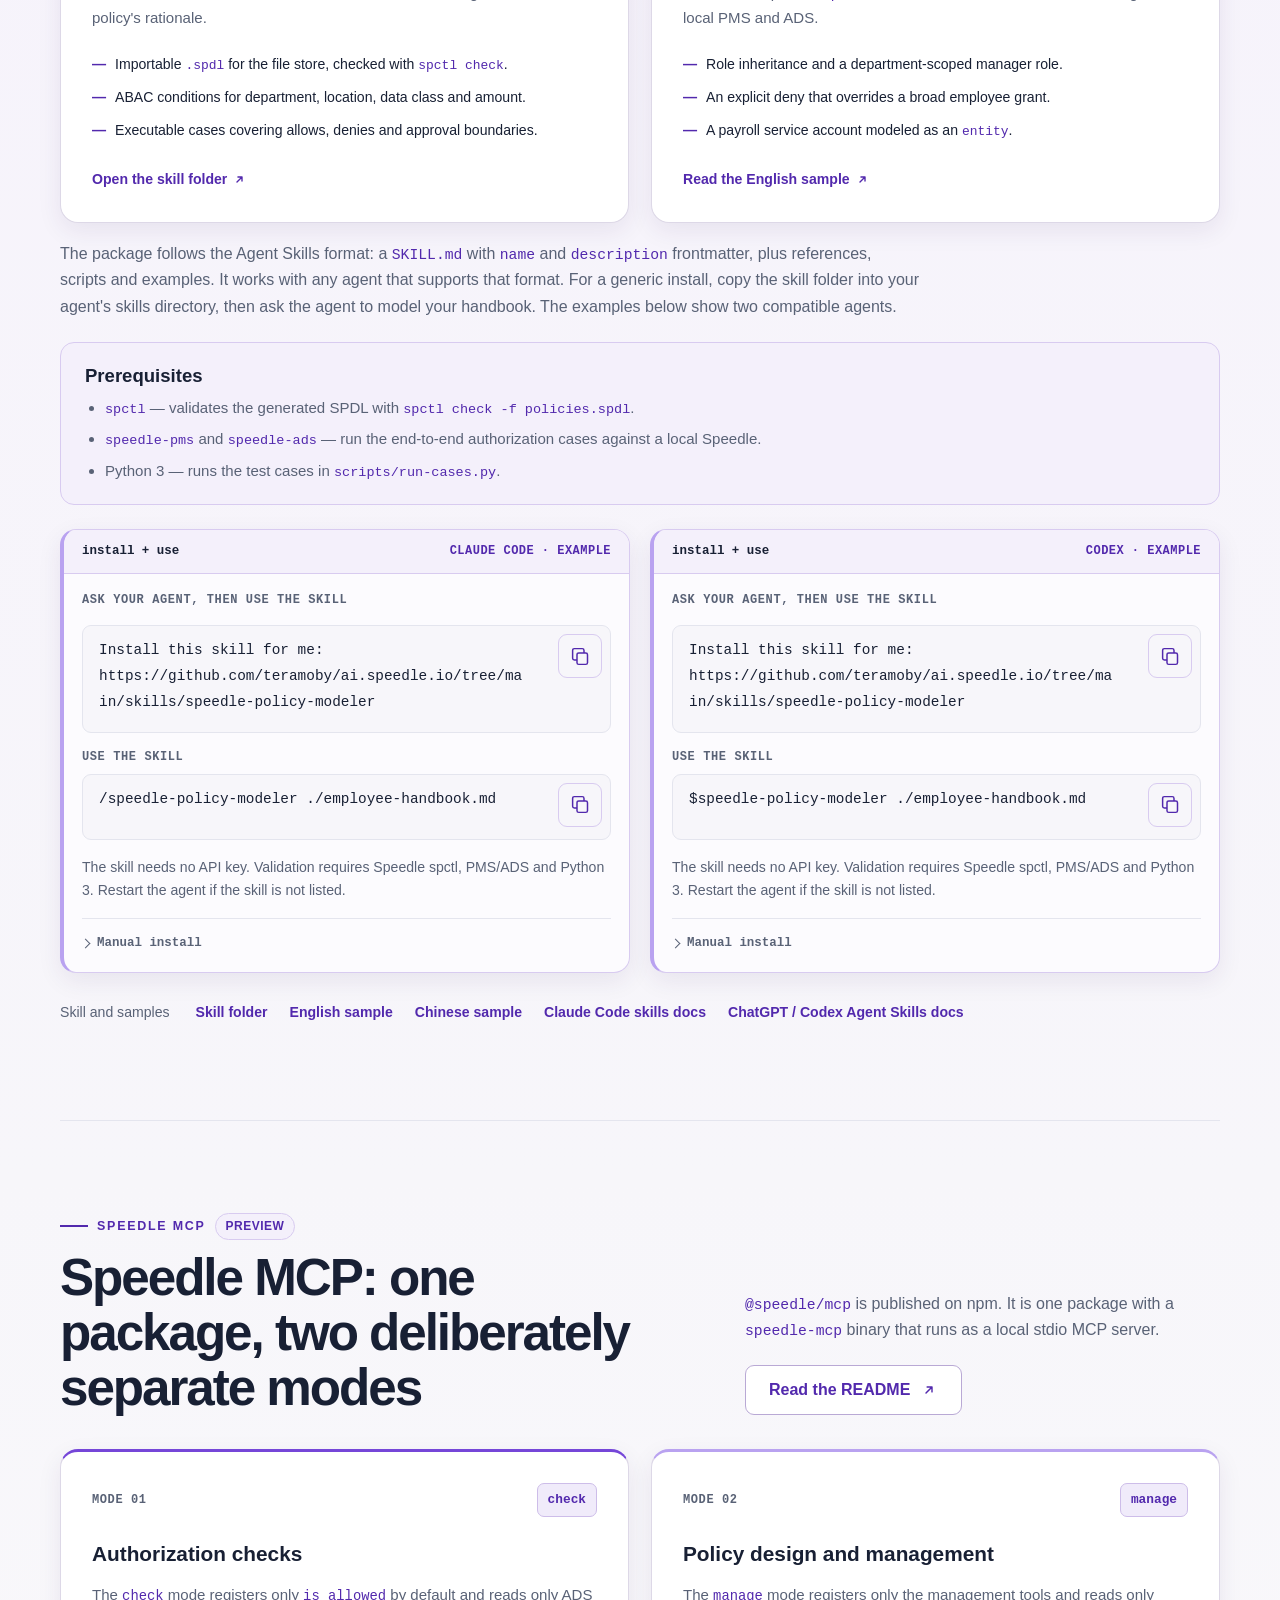
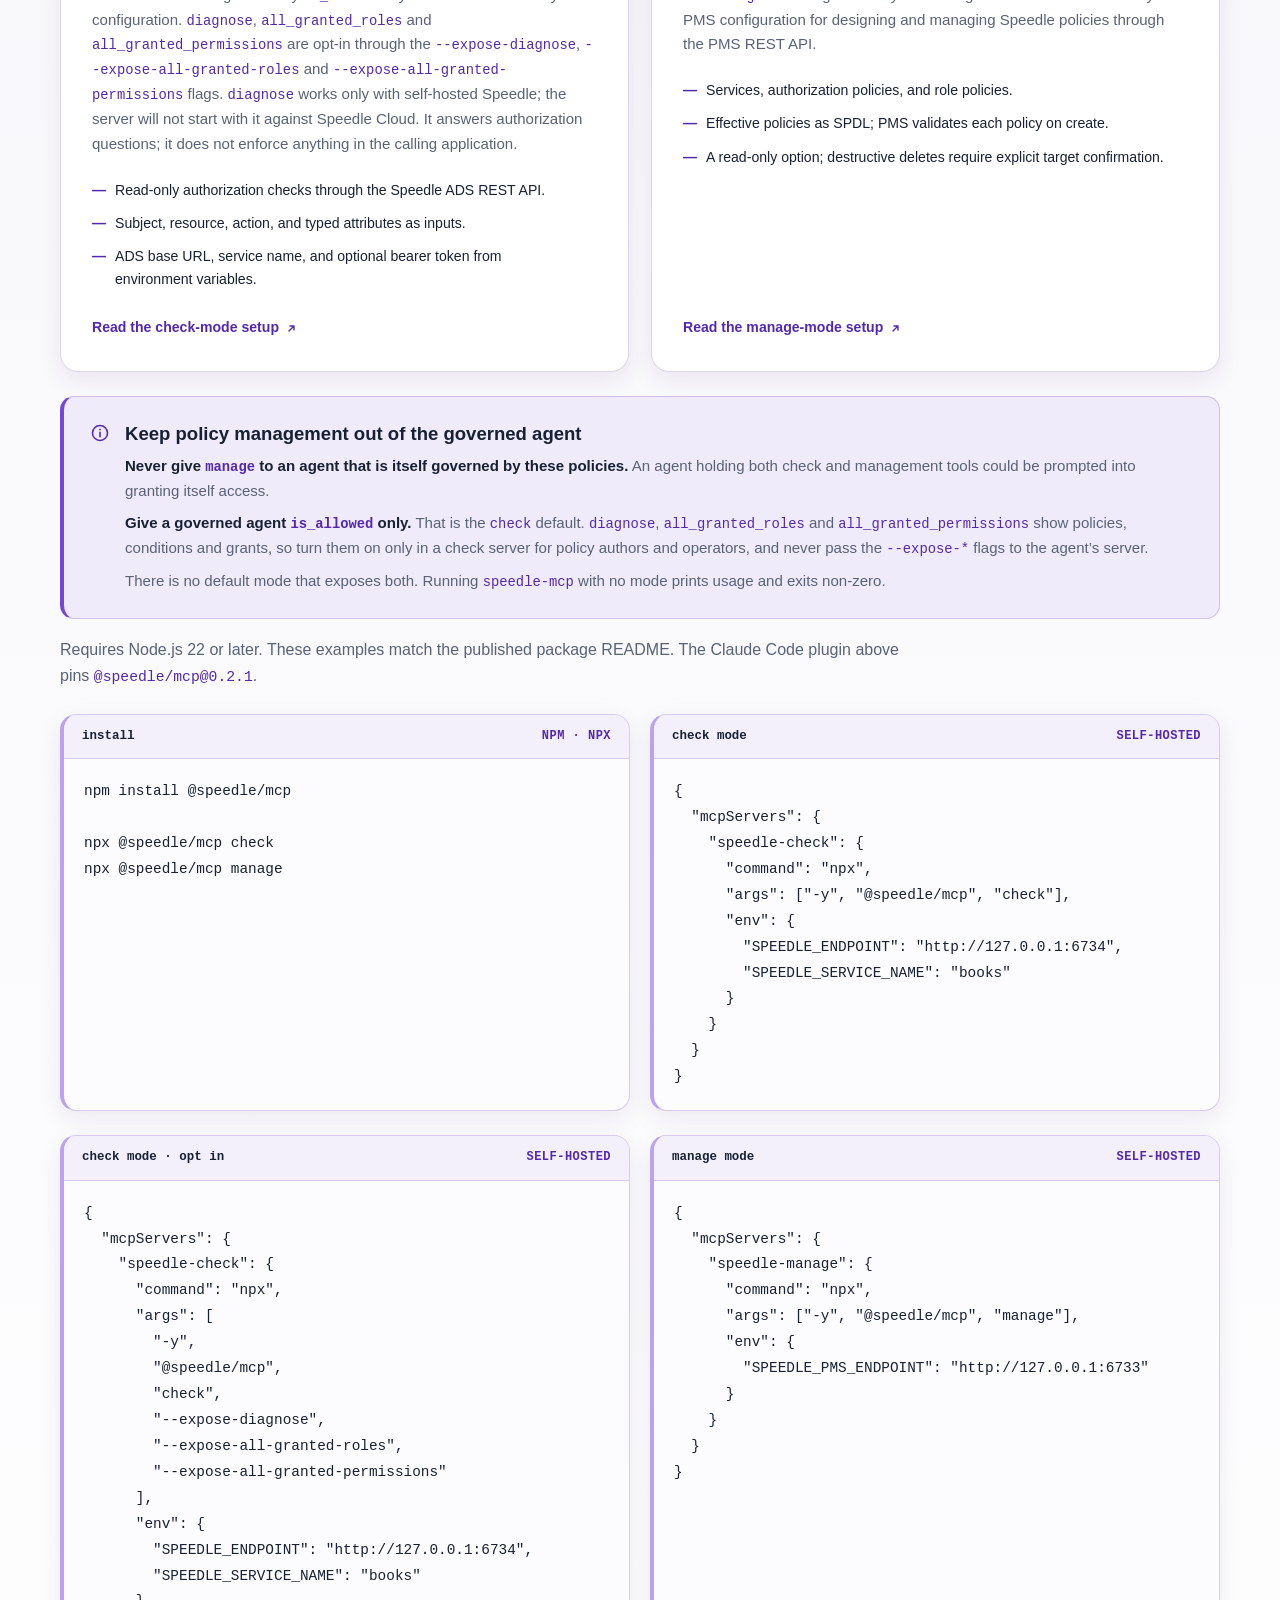
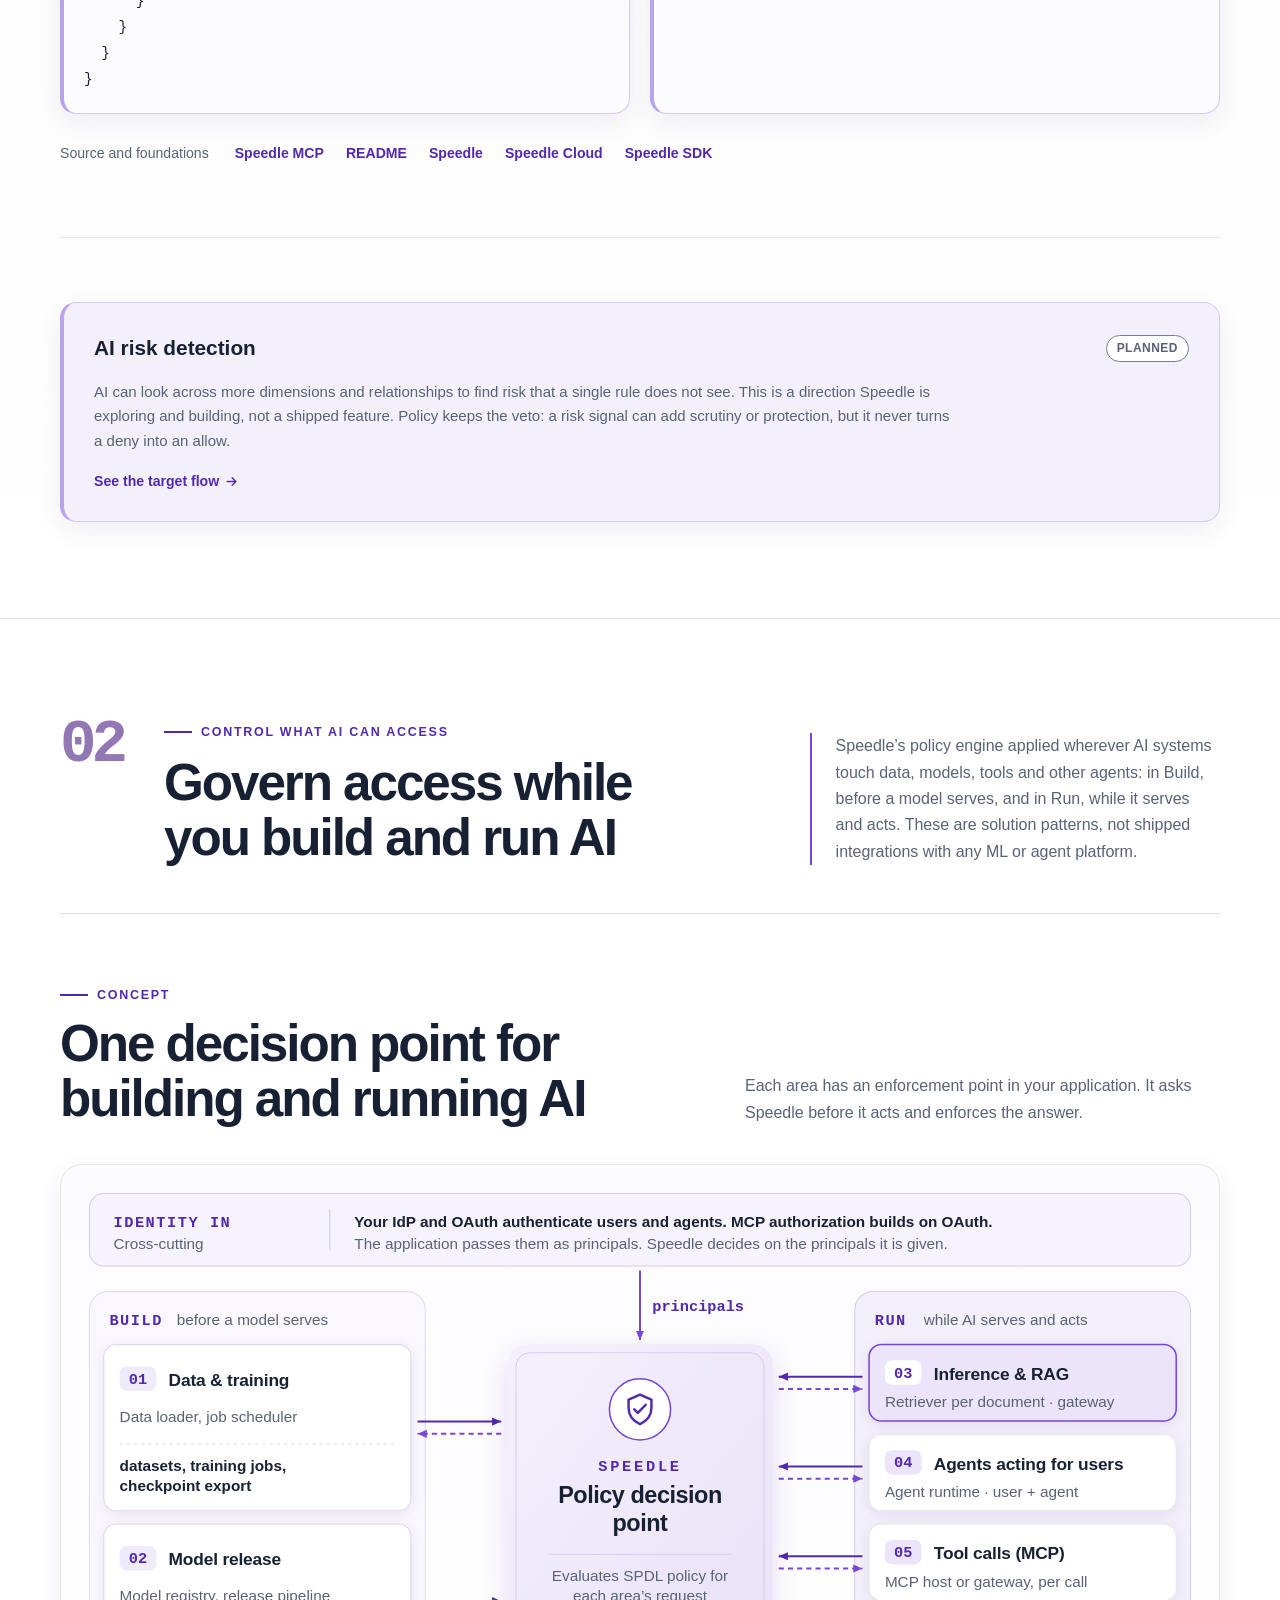
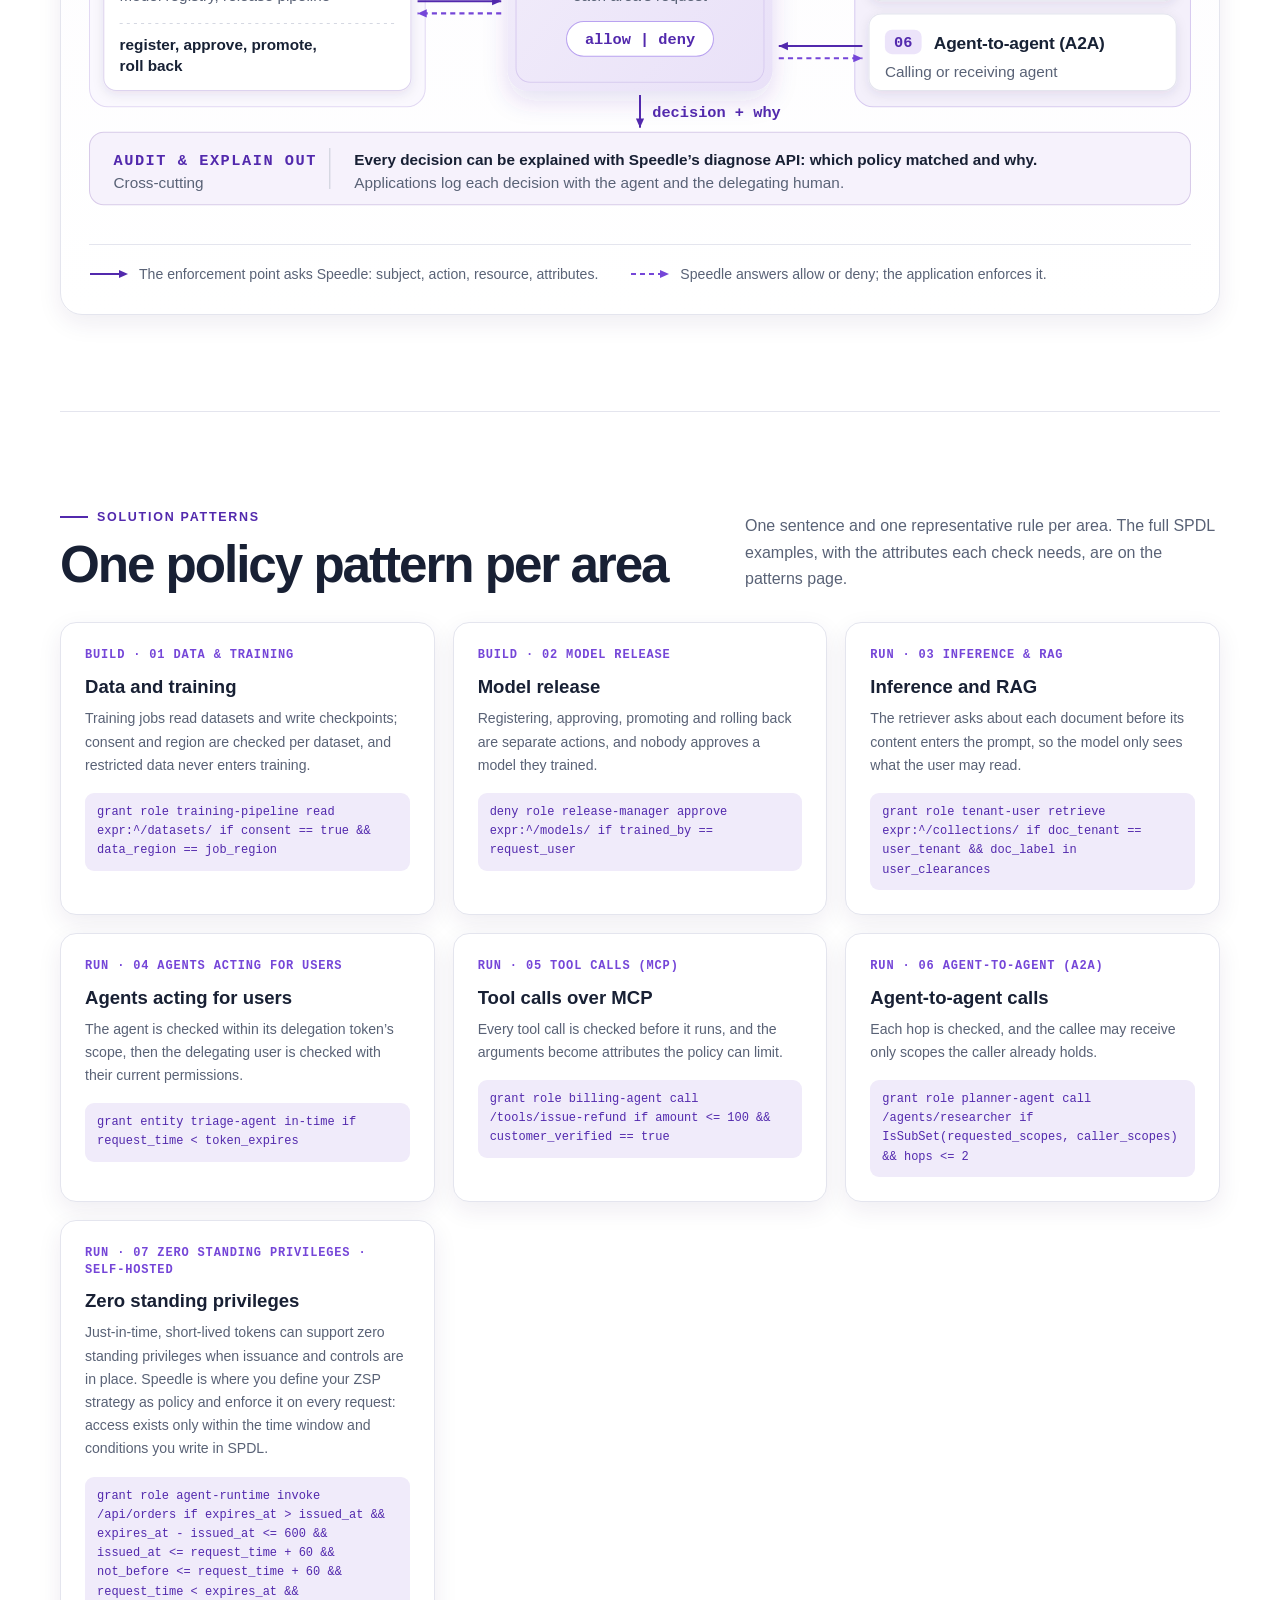
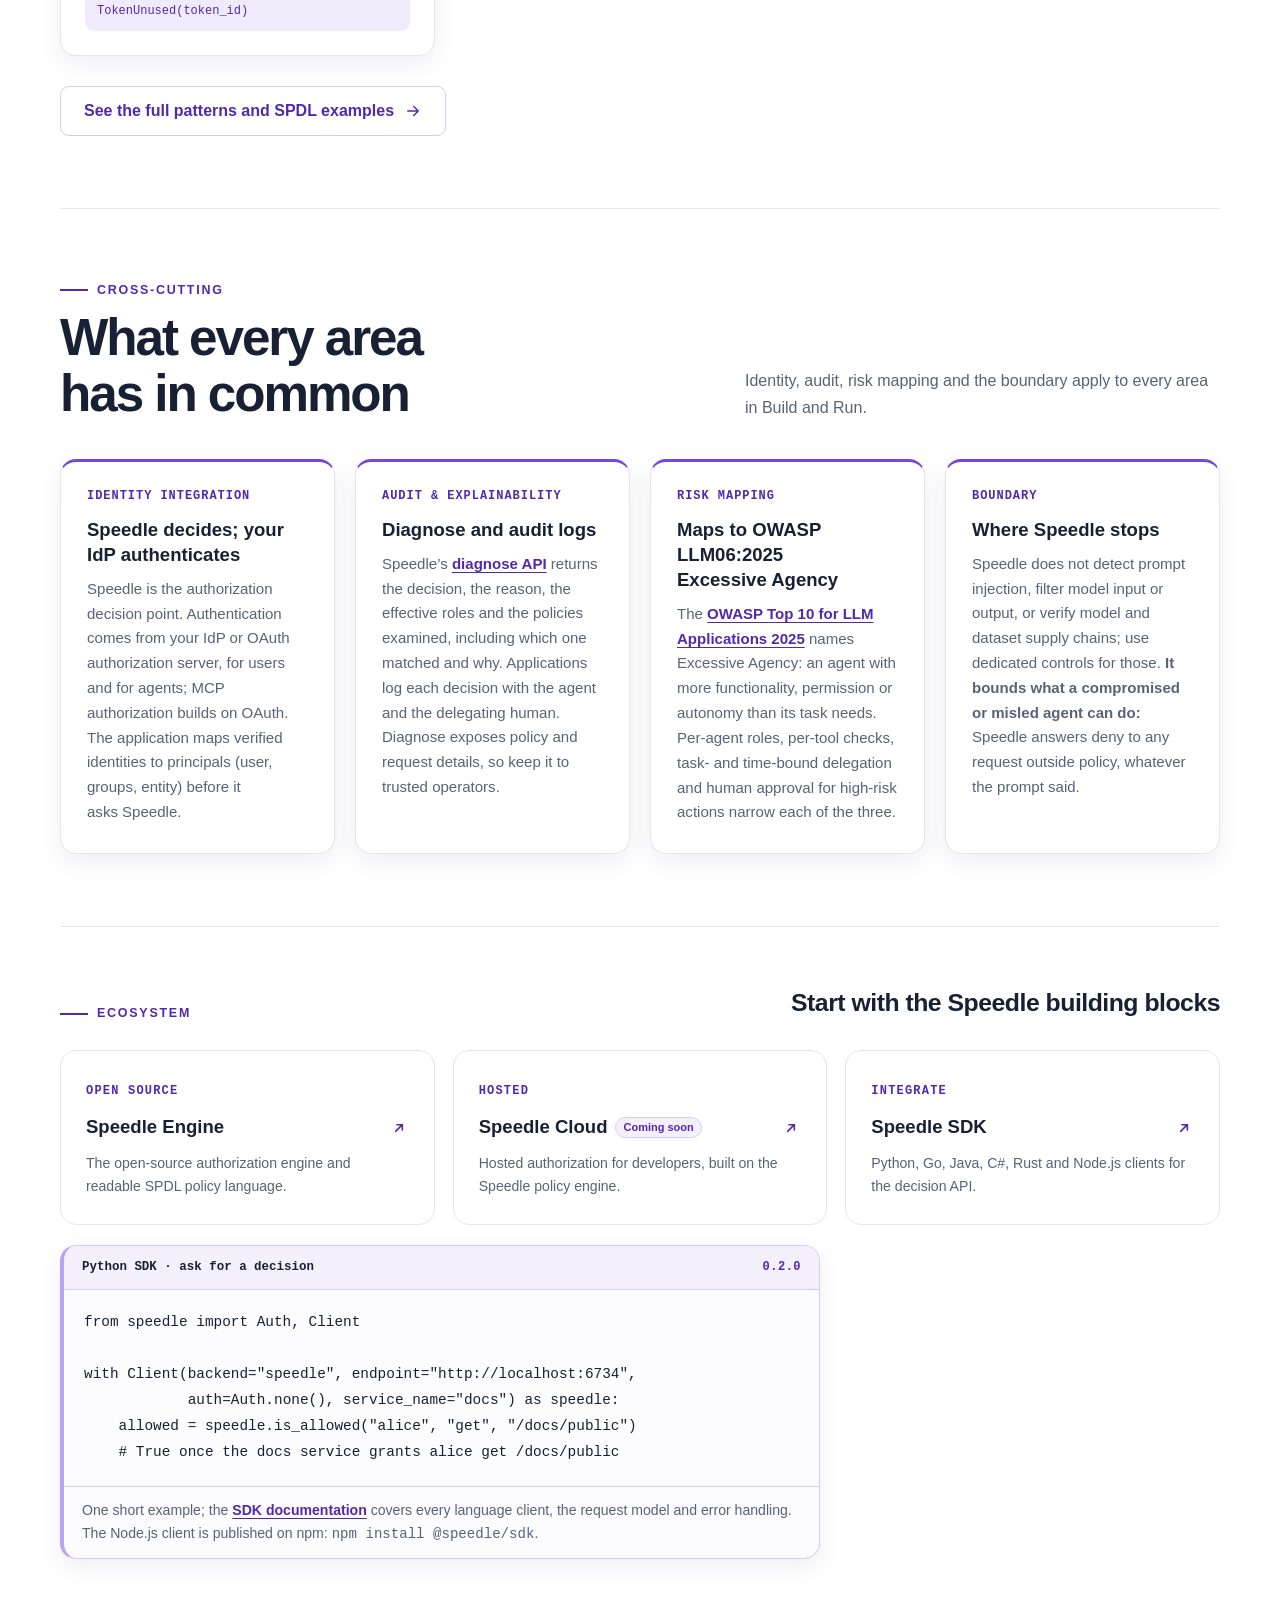
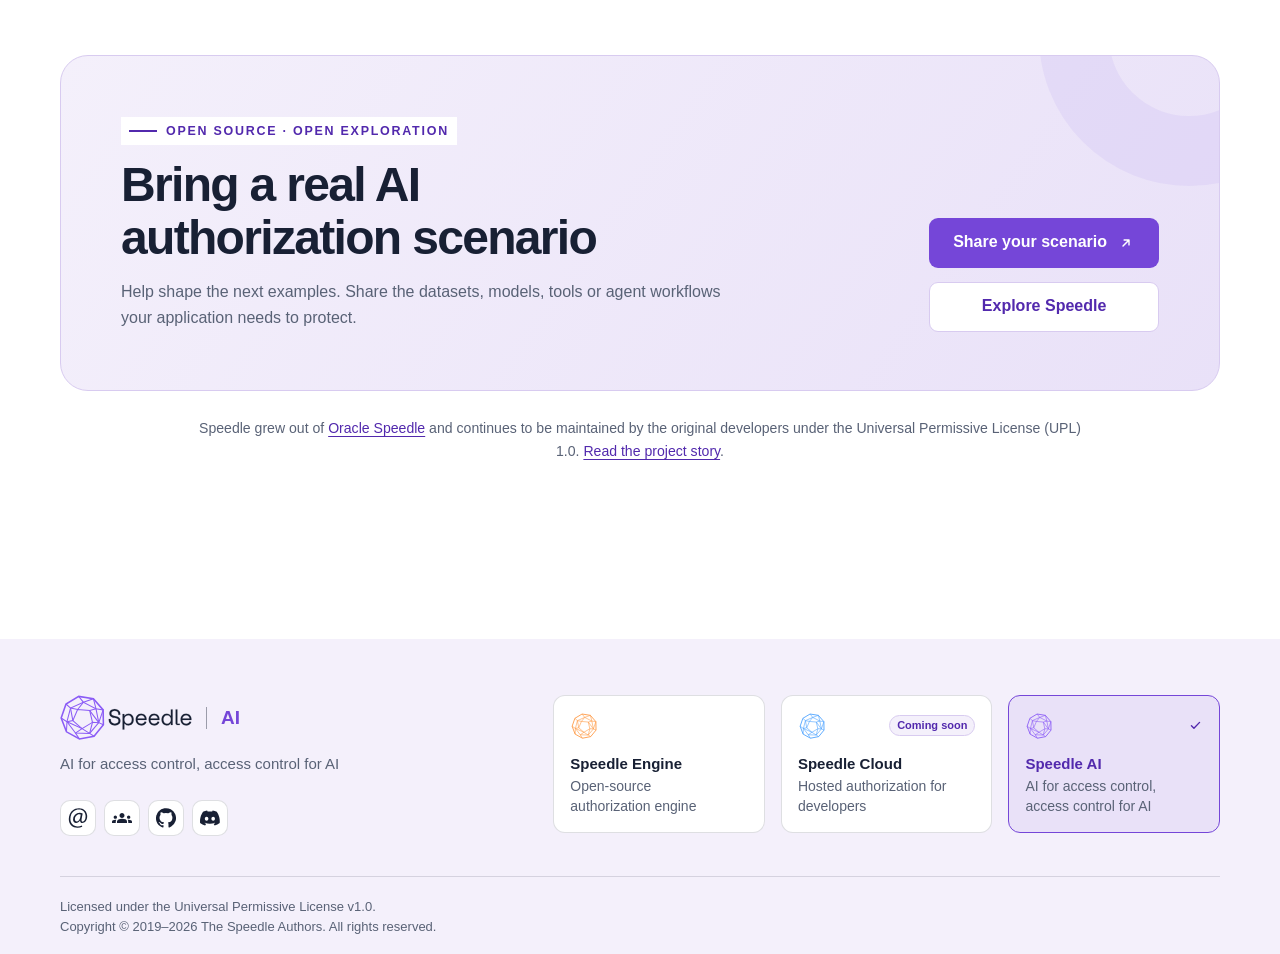
==== commit 3d7e5f5e: "fix(site): match engine copy icon controls" ====
--- a/index.html
+++ b/index.html
@@ -224,27 +224,31 @@
               <div class="install-body">
                 <p class="mode-label">Ask your agent, then use the skill</p>
                 <div class="install-copy">
-                  <button class="copy-prompt" type="button" data-success="Copied" data-failure="Copy failed; select and copy the prompt" hidden>Copy</button>
+                  <button class="command-copy-button" type="button" aria-label="Copy" data-success="Copied!" data-failure="Copy failed; select and copy the prompt" hidden><svg class="copy-icon" viewBox="0 0 24 24" fill="none" stroke="currentColor" stroke-width="1.7" aria-hidden="true"><rect x="8" y="8" width="12" height="13" rx="2"/><path d="M16 8V5a2 2 0 0 0-2-2H5a2 2 0 0 0-2 2v9a2 2 0 0 0 2 2h3"/></svg><svg class="copied-icon" viewBox="0 0 24 24" fill="none" stroke="currentColor" stroke-width="2" aria-hidden="true"><path d="m5 12 4 4 10-10"/></svg><span class="copy-tooltip" aria-hidden="true">Copy</span></button>
                   <pre class="install-prompt" tabindex="0"><code>Install this skill for me:
 <span class="install-url">https://github.com/teramoby/ai.speedle.io/tree/main/skills/speedle-policy-modeler</span></code></pre>
-                  <span class="copy-status" role="status"></span>
+                  <span class="command-copy-status" role="status" aria-live="polite"></span>
                 </div>
                 <div class="install-usage">
                   <p class="mode-label">Use the skill</p>
-                  <pre tabindex="0"><code>/speedle-policy-modeler ./employee-handbook.md</code></pre>
+                  <div class="install-copy">
+                    <button class="command-copy-button" type="button" aria-label="Copy" data-success="Copied!" data-failure="Copy failed; select and copy the commands" hidden><svg class="copy-icon" viewBox="0 0 24 24" fill="none" stroke="currentColor" stroke-width="1.7" aria-hidden="true"><rect x="8" y="8" width="12" height="13" rx="2"/><path d="M16 8V5a2 2 0 0 0-2-2H5a2 2 0 0 0-2 2v9a2 2 0 0 0 2 2h3"/></svg><svg class="copied-icon" viewBox="0 0 24 24" fill="none" stroke="currentColor" stroke-width="2" aria-hidden="true"><path d="m5 12 4 4 10-10"/></svg><span class="copy-tooltip" aria-hidden="true">Copy</span></button>
+                    <pre tabindex="0"><code>/speedle-policy-modeler ./employee-handbook.md</code></pre>
+                    <span class="command-copy-status" role="status" aria-live="polite"></span>
+                  </div>
                 </div>
                 <p class="install-note">The skill needs no API key. Validation requires Speedle spctl, PMS/ADS and Python 3. Restart the agent if the skill is not listed.</p>
                 <details class="manual-install">
                   <summary>Manual install</summary>
                   <div class="install-copy">
-                    <button class="copy-prompt" type="button" data-success="Copied" data-failure="Copy failed; select and copy the commands" hidden>Copy</button>
+                    <button class="command-copy-button" type="button" aria-label="Copy" data-success="Copied!" data-failure="Copy failed; select and copy the commands" hidden><svg class="copy-icon" viewBox="0 0 24 24" fill="none" stroke="currentColor" stroke-width="1.7" aria-hidden="true"><rect x="8" y="8" width="12" height="13" rx="2"/><path d="M16 8V5a2 2 0 0 0-2-2H5a2 2 0 0 0-2 2v9a2 2 0 0 0 2 2h3"/></svg><svg class="copied-icon" viewBox="0 0 24 24" fill="none" stroke="currentColor" stroke-width="2" aria-hidden="true"><path d="m5 12 4 4 10-10"/></svg><span class="copy-tooltip" aria-hidden="true">Copy</span></button>
                     <pre tabindex="0" aria-label="Install and use the Speedle plugin with Claude Code"><code>claude plugin marketplace add teramoby/ai.speedle.io
 claude plugin install speedle@speedle
 
 # In Claude Code:
 /plugin configure speedle@speedle
 /speedle:speedle-policy-modeler ./employee-handbook.md</code></pre>
-                    <span class="copy-status" role="status"></span>
+                    <span class="command-copy-status" role="status" aria-live="polite"></span>
                   </div>
                   <p class="install-note">The manual plugin also adds the check MCP server. Configure its ADS endpoint and service name; set a bearer token only if ADS requires one.</p>
                 </details>
@@ -255,20 +259,24 @@
               <div class="install-body">
                 <p class="mode-label">Ask your agent, then use the skill</p>
                 <div class="install-copy">
-                  <button class="copy-prompt" type="button" data-success="Copied" data-failure="Copy failed; select and copy the prompt" hidden>Copy</button>
+                  <button class="command-copy-button" type="button" aria-label="Copy" data-success="Copied!" data-failure="Copy failed; select and copy the prompt" hidden><svg class="copy-icon" viewBox="0 0 24 24" fill="none" stroke="currentColor" stroke-width="1.7" aria-hidden="true"><rect x="8" y="8" width="12" height="13" rx="2"/><path d="M16 8V5a2 2 0 0 0-2-2H5a2 2 0 0 0-2 2v9a2 2 0 0 0 2 2h3"/></svg><svg class="copied-icon" viewBox="0 0 24 24" fill="none" stroke="currentColor" stroke-width="2" aria-hidden="true"><path d="m5 12 4 4 10-10"/></svg><span class="copy-tooltip" aria-hidden="true">Copy</span></button>
                   <pre class="install-prompt" tabindex="0"><code>Install this skill for me:
 <span class="install-url">https://github.com/teramoby/ai.speedle.io/tree/main/skills/speedle-policy-modeler</span></code></pre>
-                  <span class="copy-status" role="status"></span>
+                  <span class="command-copy-status" role="status" aria-live="polite"></span>
                 </div>
                 <div class="install-usage">
                   <p class="mode-label">Use the skill</p>
-                  <pre tabindex="0"><code>$speedle-policy-modeler ./employee-handbook.md</code></pre>
+                  <div class="install-copy">
+                    <button class="command-copy-button" type="button" aria-label="Copy" data-success="Copied!" data-failure="Copy failed; select and copy the commands" hidden><svg class="copy-icon" viewBox="0 0 24 24" fill="none" stroke="currentColor" stroke-width="1.7" aria-hidden="true"><rect x="8" y="8" width="12" height="13" rx="2"/><path d="M16 8V5a2 2 0 0 0-2-2H5a2 2 0 0 0-2 2v9a2 2 0 0 0 2 2h3"/></svg><svg class="copied-icon" viewBox="0 0 24 24" fill="none" stroke="currentColor" stroke-width="2" aria-hidden="true"><path d="m5 12 4 4 10-10"/></svg><span class="copy-tooltip" aria-hidden="true">Copy</span></button>
+                    <pre tabindex="0"><code>$speedle-policy-modeler ./employee-handbook.md</code></pre>
+                    <span class="command-copy-status" role="status" aria-live="polite"></span>
+                  </div>
                 </div>
                 <p class="install-note">The skill needs no API key. Validation requires Speedle spctl, PMS/ADS and Python 3. Restart the agent if the skill is not listed.</p>
                 <details class="manual-install">
                   <summary>Manual install</summary>
                   <div class="install-copy">
-                    <button class="copy-prompt" type="button" data-success="Copied" data-failure="Copy failed; select and copy the commands" hidden>Copy</button>
+                    <button class="command-copy-button" type="button" aria-label="Copy" data-success="Copied!" data-failure="Copy failed; select and copy the commands" hidden><svg class="copy-icon" viewBox="0 0 24 24" fill="none" stroke="currentColor" stroke-width="1.7" aria-hidden="true"><rect x="8" y="8" width="12" height="13" rx="2"/><path d="M16 8V5a2 2 0 0 0-2-2H5a2 2 0 0 0-2 2v9a2 2 0 0 0 2 2h3"/></svg><svg class="copied-icon" viewBox="0 0 24 24" fill="none" stroke="currentColor" stroke-width="2" aria-hidden="true"><path d="m5 12 4 4 10-10"/></svg><span class="copy-tooltip" aria-hidden="true">Copy</span></button>
                     <pre tabindex="0" aria-label="Install and use the Speedle policy modeler skill with Codex"><code>git clone --depth 1 https://github.com/teramoby/ai.speedle.io.git
 mkdir -p ~/.agents/skills
 cp -R ai.speedle.io/skills/speedle-policy-modeler \
@@ -276,7 +284,7 @@
 
 # In Codex CLI or the IDE extension:
 $speedle-policy-modeler ./employee-handbook.md</code></pre>
-                    <span class="copy-status" role="status"></span>
+                    <span class="command-copy-status" role="status" aria-live="polite"></span>
                   </div>
                 </details>
               </div>
--- a/styles.css
+++ b/styles.css
@@ -464,19 +464,30 @@
 .skill-install .install-body { display: grid; gap: 16px; padding: 18px; }
 .skill-install p { margin: 0; }
 .skill-install .mode-label { max-width: none; }
-.skill-install .install-note, .copy-status { color: var(--muted); font-size: .88rem; line-height: 1.65; }
+.skill-install .install-note { color: var(--muted); font-size: .88rem; line-height: 1.65; }
 .install-copy { position: relative; display: grid; min-width: 0; border: 1px solid var(--line); border-radius: var(--radius-control); background: var(--soft); }
 .skill-install pre { min-width: 0; padding: 12px 16px 16px; white-space: pre; overflow-wrap: normal; hyphens: none; }
-.install-copy pre { margin-right: 84px; }
+.install-copy pre { min-height: 64px; margin-right: 68px; }
 .skill-install .install-prompt { white-space: pre-wrap; }
 .install-url { overflow-wrap: anywhere; }
-.copy-prompt { position: absolute; top: 8px; right: 12px; padding: 4px 10px; border: 1px solid var(--line-purple); border-radius: var(--radius-control); background: var(--white); color: var(--primary-dark); font: 600 .75rem/1.65 var(--mono); }
-.copy-prompt:hover { border-color: var(--primary-dark); background: var(--tint); }
-.copy-prompt:disabled { cursor: wait; }
-.copy-status { padding: 0 16px 12px; }
-.copy-status:empty { display: none; }
+.command-copy-button { position: absolute; top: 8px; right: 8px; display: grid; place-items: center; width: 44px; height: 44px; padding: 10px; border: 1px solid var(--line-purple); border-radius: var(--radius-control); background: transparent; color: var(--primary-dark); cursor: pointer; }
+.command-copy-button[hidden] { display: none; }
+.command-copy-button:hover { border-color: var(--primary-dark); background: var(--tint); }
+.command-copy-button:focus-visible { outline: 3px solid var(--focus); outline-offset: 4px; }
+.command-copy-button svg { width: 21px; height: 21px; }
+.command-copy-button .copied-icon { display: none; }
+.command-copy-button[data-state="copied"] { color: var(--success); }
+.command-copy-button[data-state="copied"] .copy-icon { display: none; }
+.command-copy-button[data-state="copied"] .copied-icon { display: block; }
+.copy-tooltip { position: absolute; right: 0; bottom: calc(100% + 6px); z-index: 2; padding: 5px 8px; border: 1px solid var(--line-purple); border-radius: var(--radius-control); background: var(--ink); color: var(--white); font: 600 .75rem/1.4 var(--sans); white-space: nowrap; pointer-events: none; visibility: hidden; }
+.command-copy-button:hover .copy-tooltip,
+.command-copy-button:focus-visible .copy-tooltip,
+.command-copy-button[data-state] .copy-tooltip { visibility: visible; }
+.command-copy-button[data-state="error"] .copy-tooltip { width: min(230px, calc(100vw - 100px)); white-space: normal; }
+.command-copy-status { position: absolute; width: 1px; height: 1px; overflow: hidden; clip-path: inset(50%); white-space: nowrap; }
+.command-copy-input { position: fixed; left: -9999px; top: 0; }
 .install-usage { display: grid; min-width: 0; gap: 8px; }
-.install-usage pre { padding: 12px 16px; white-space: pre-wrap; overflow-wrap: anywhere; border: 1px solid var(--line); border-radius: var(--radius-control); background: var(--soft); }
+.install-usage pre { white-space: pre-wrap; overflow-wrap: anywhere; }
 .manual-install { min-width: 0; border-top: 1px solid var(--line); }
 .manual-install summary { display: flex; align-items: center; gap: 8px; width: fit-content; padding: 14px 0 0; cursor: pointer; list-style: none; color: var(--muted); font: 600 .78rem/1.65 var(--mono); }
 .manual-install summary::-webkit-details-marker { display: none; }
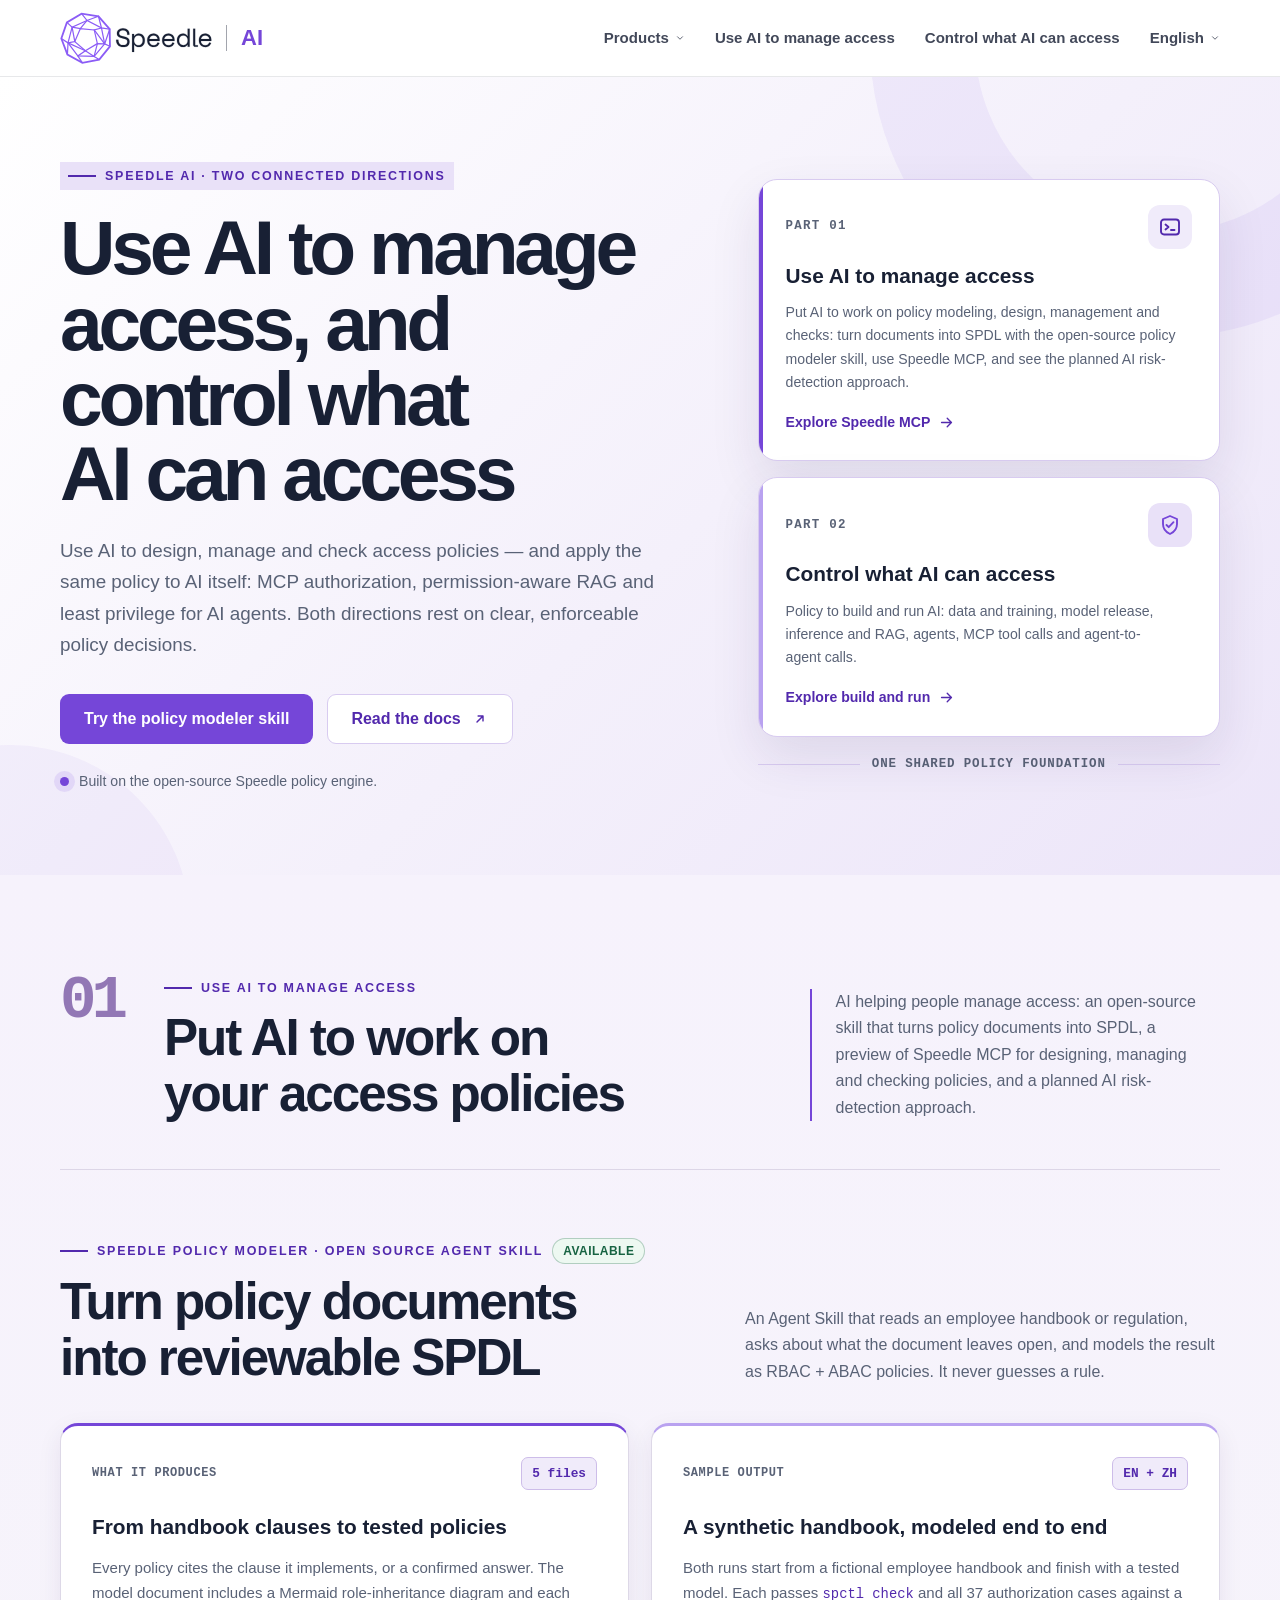
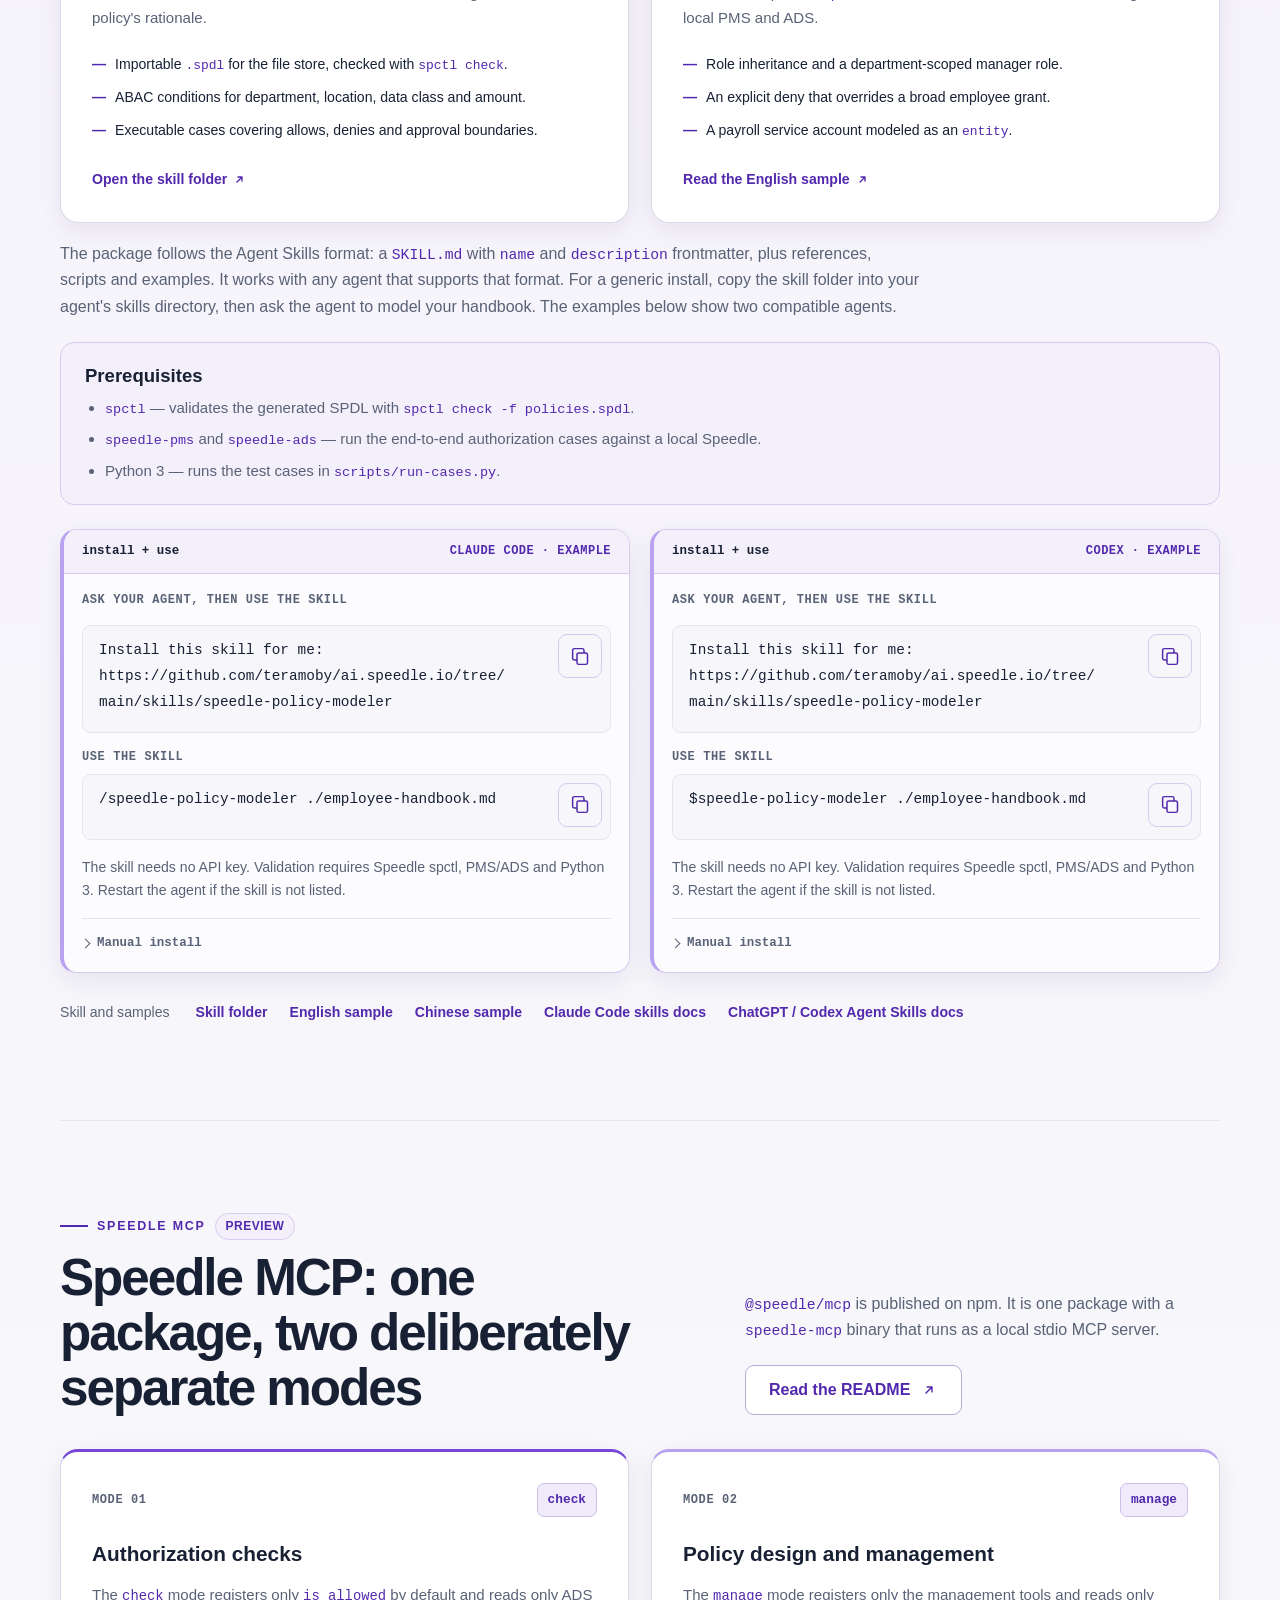
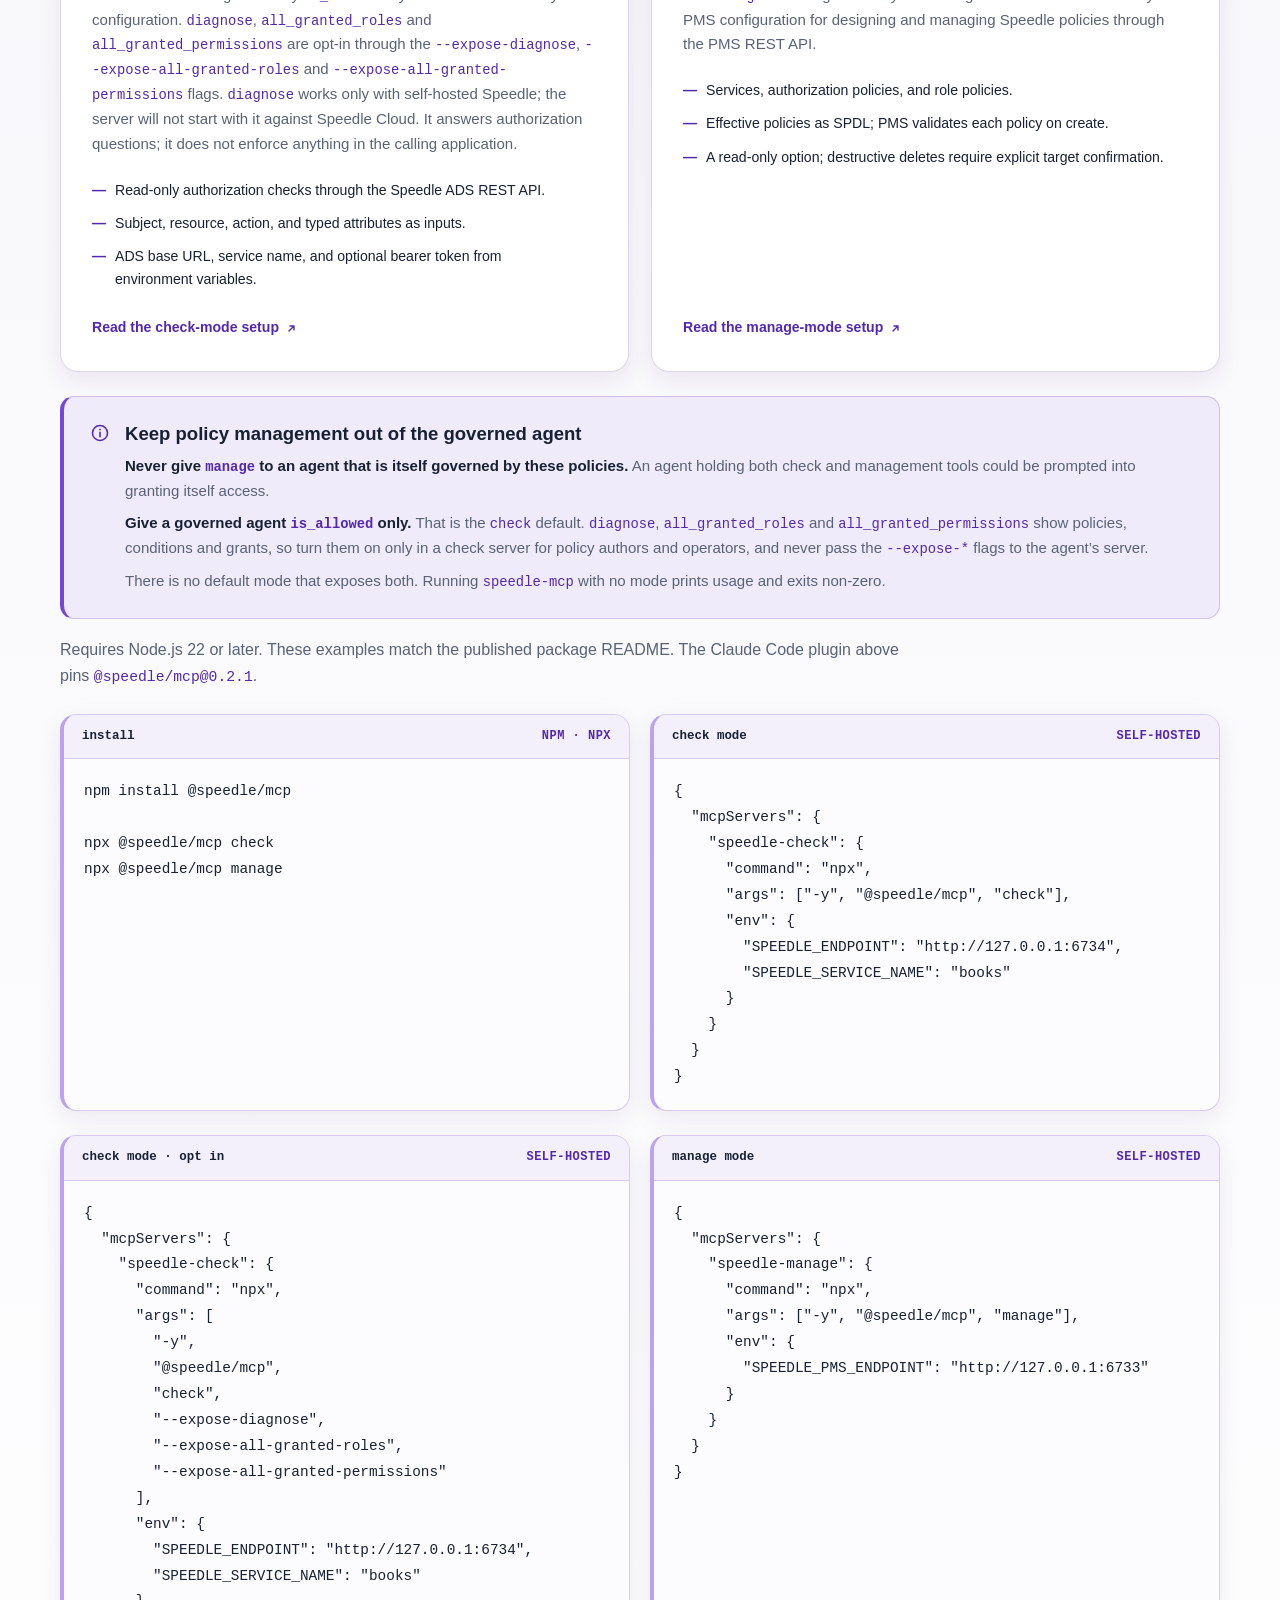
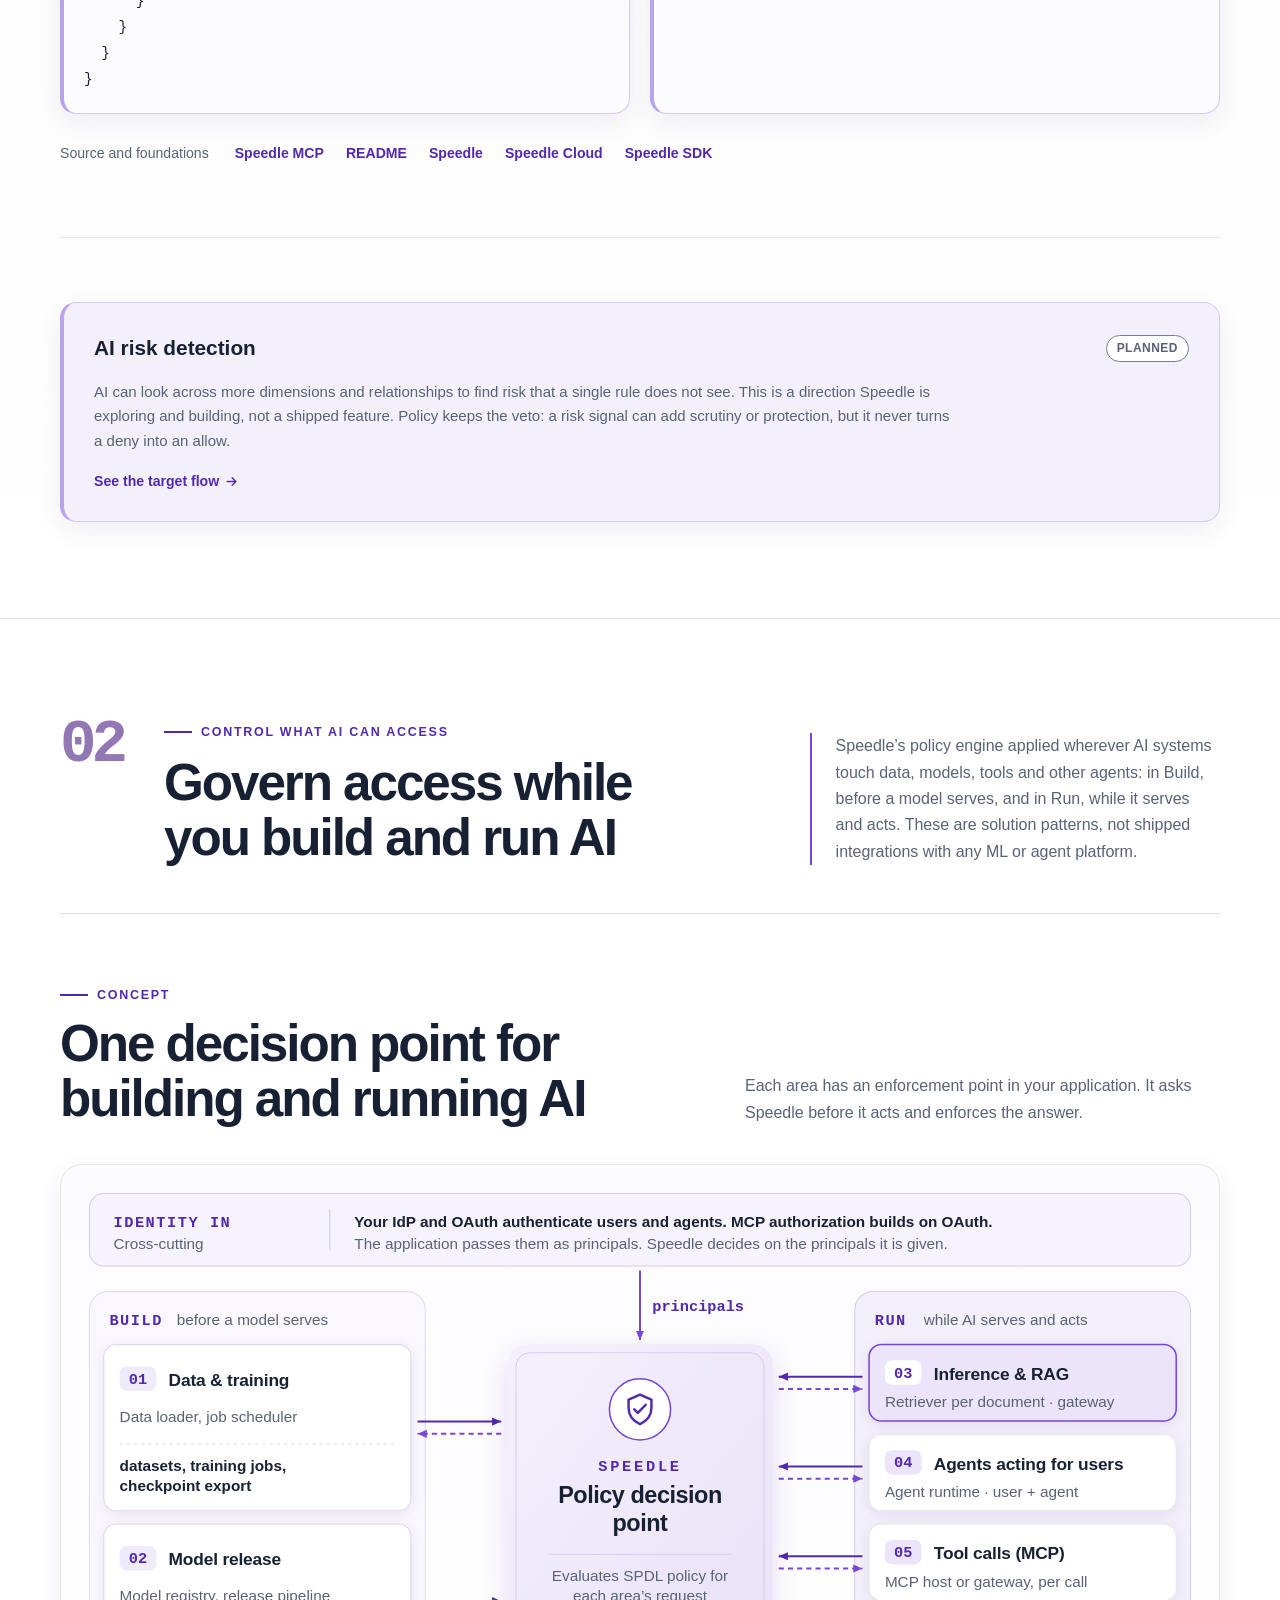
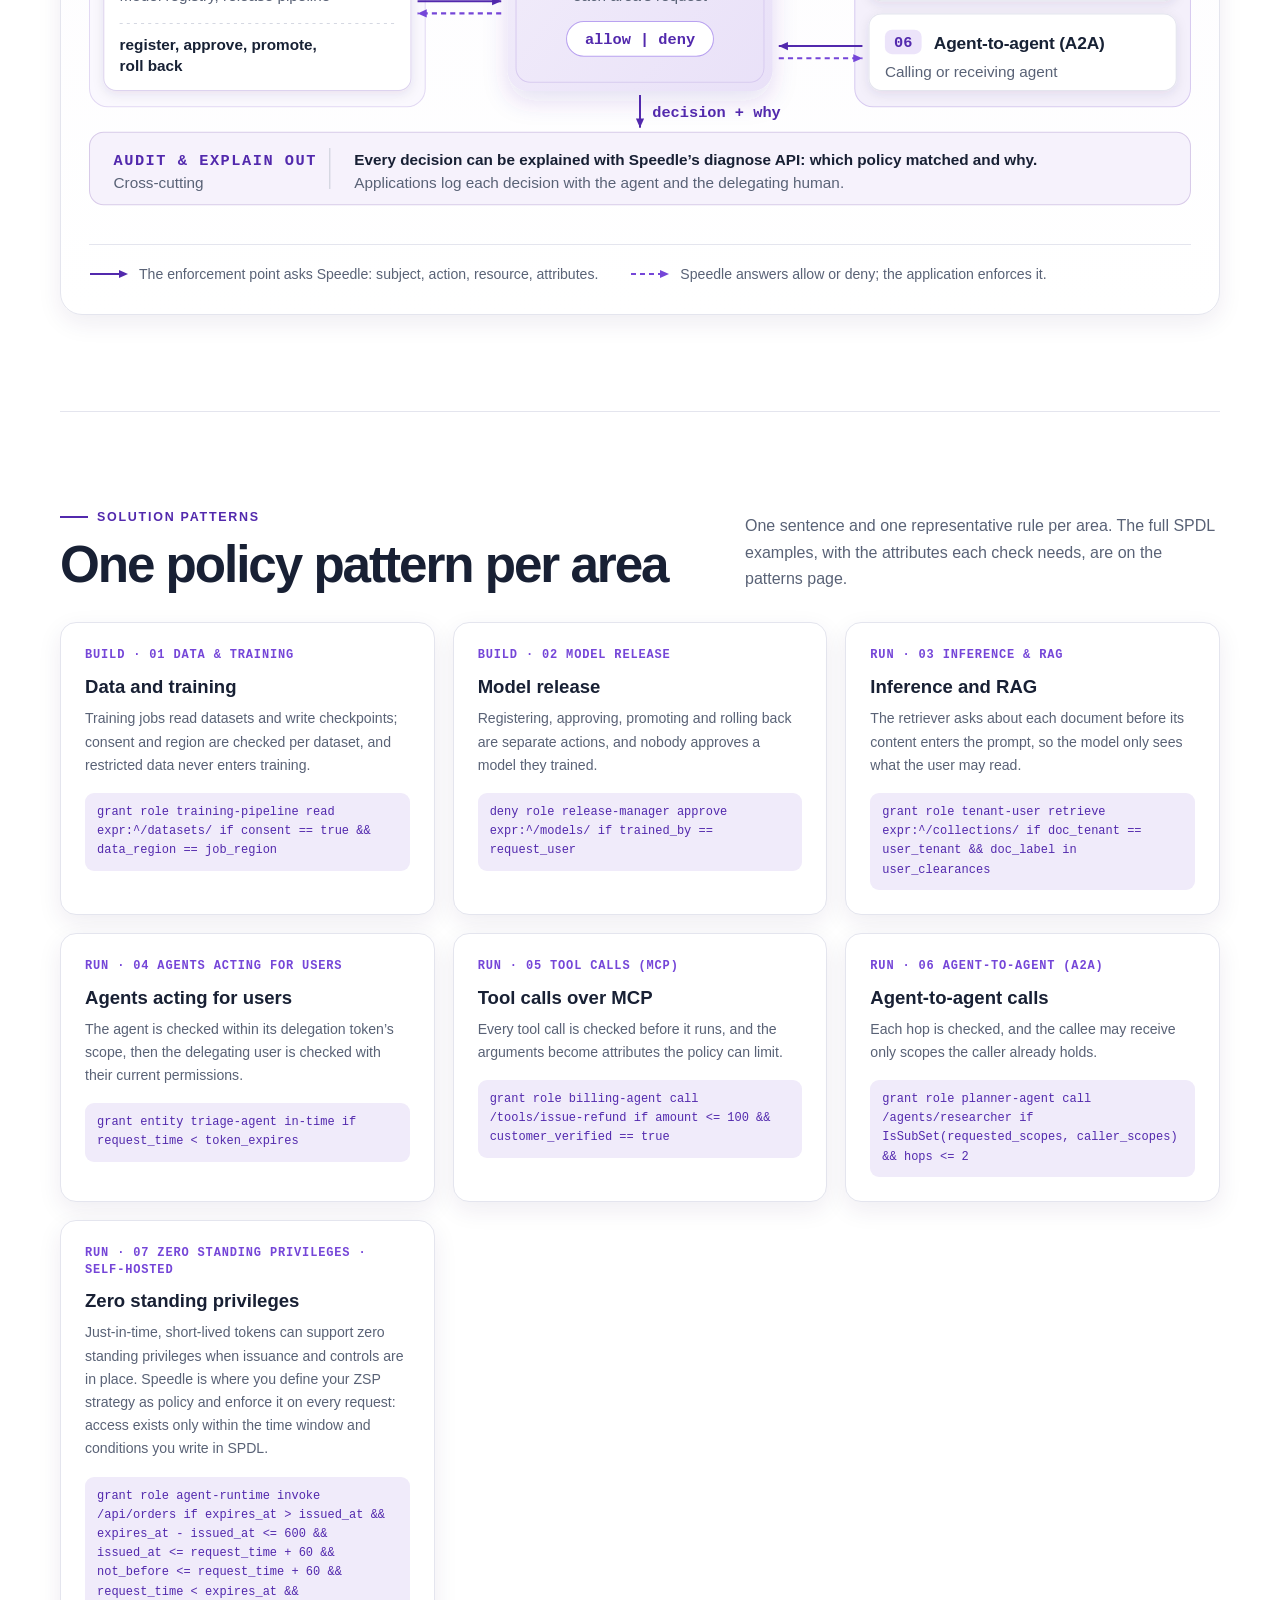
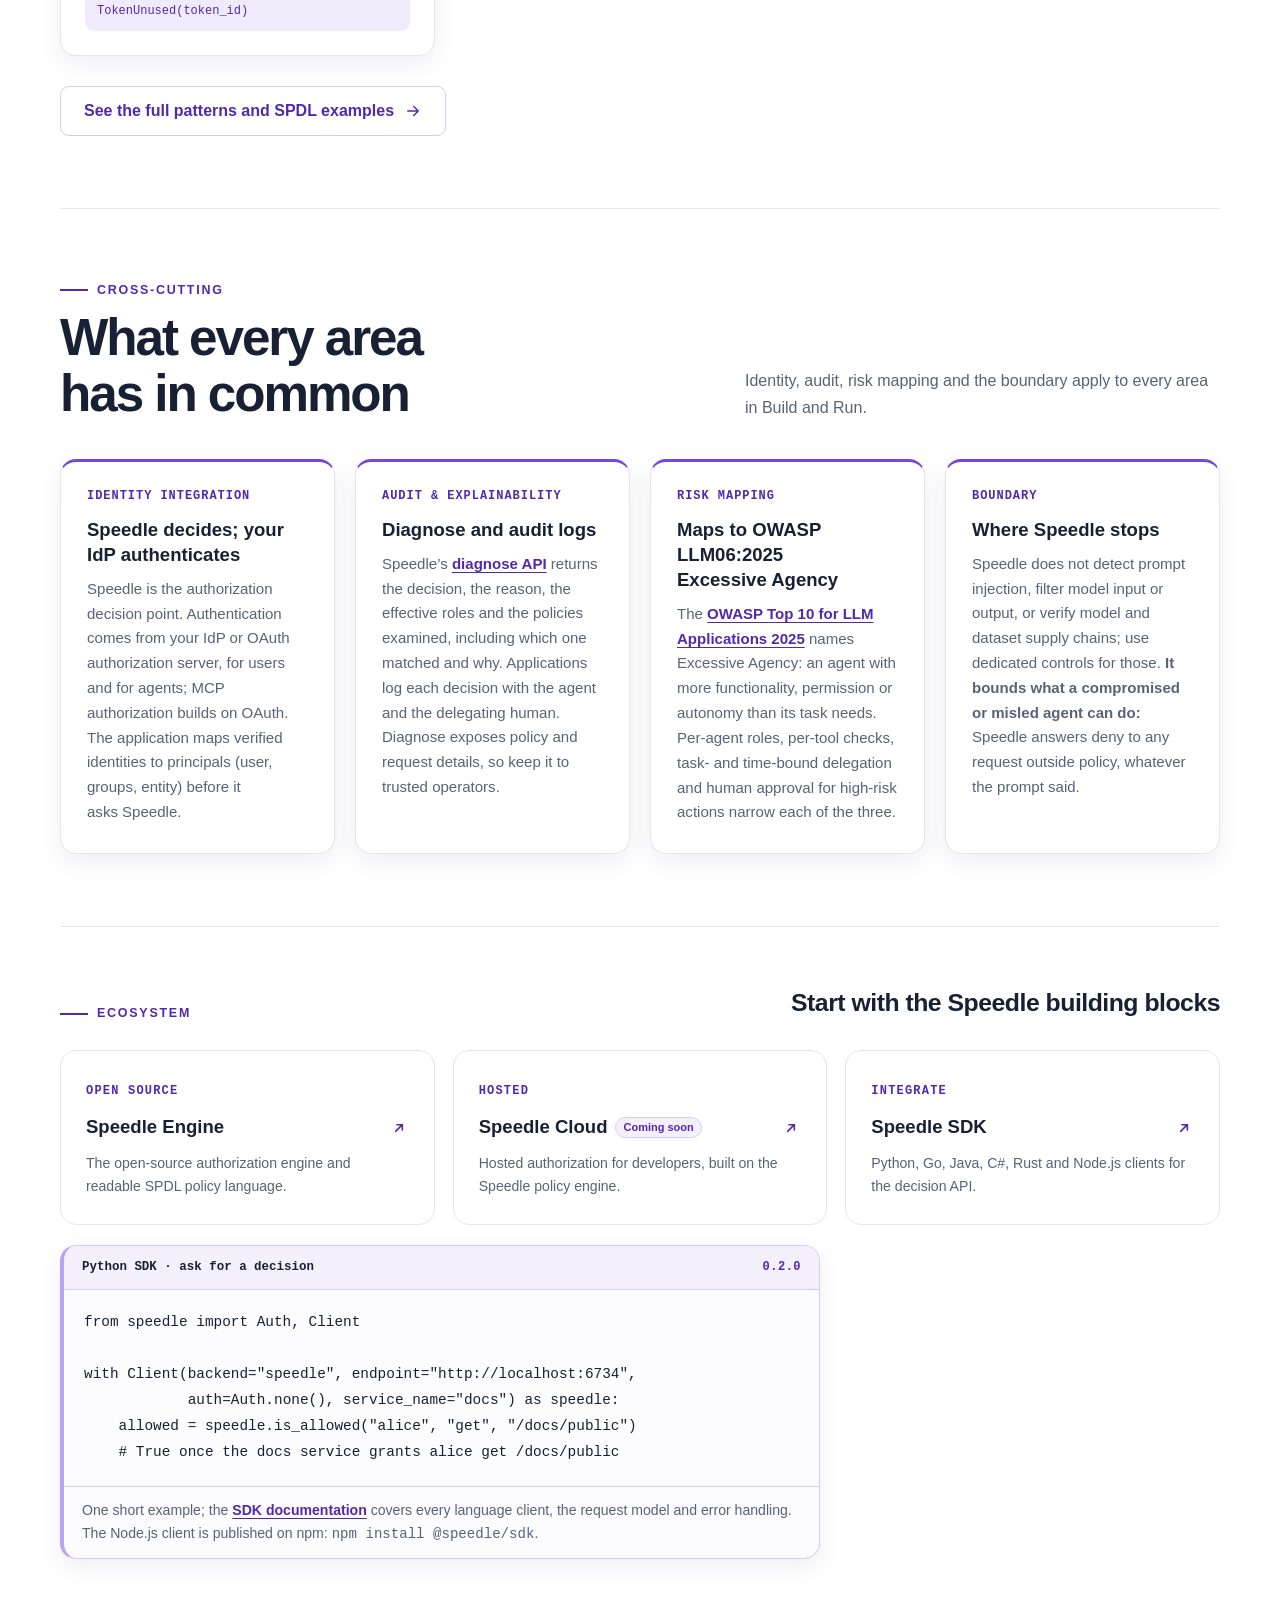
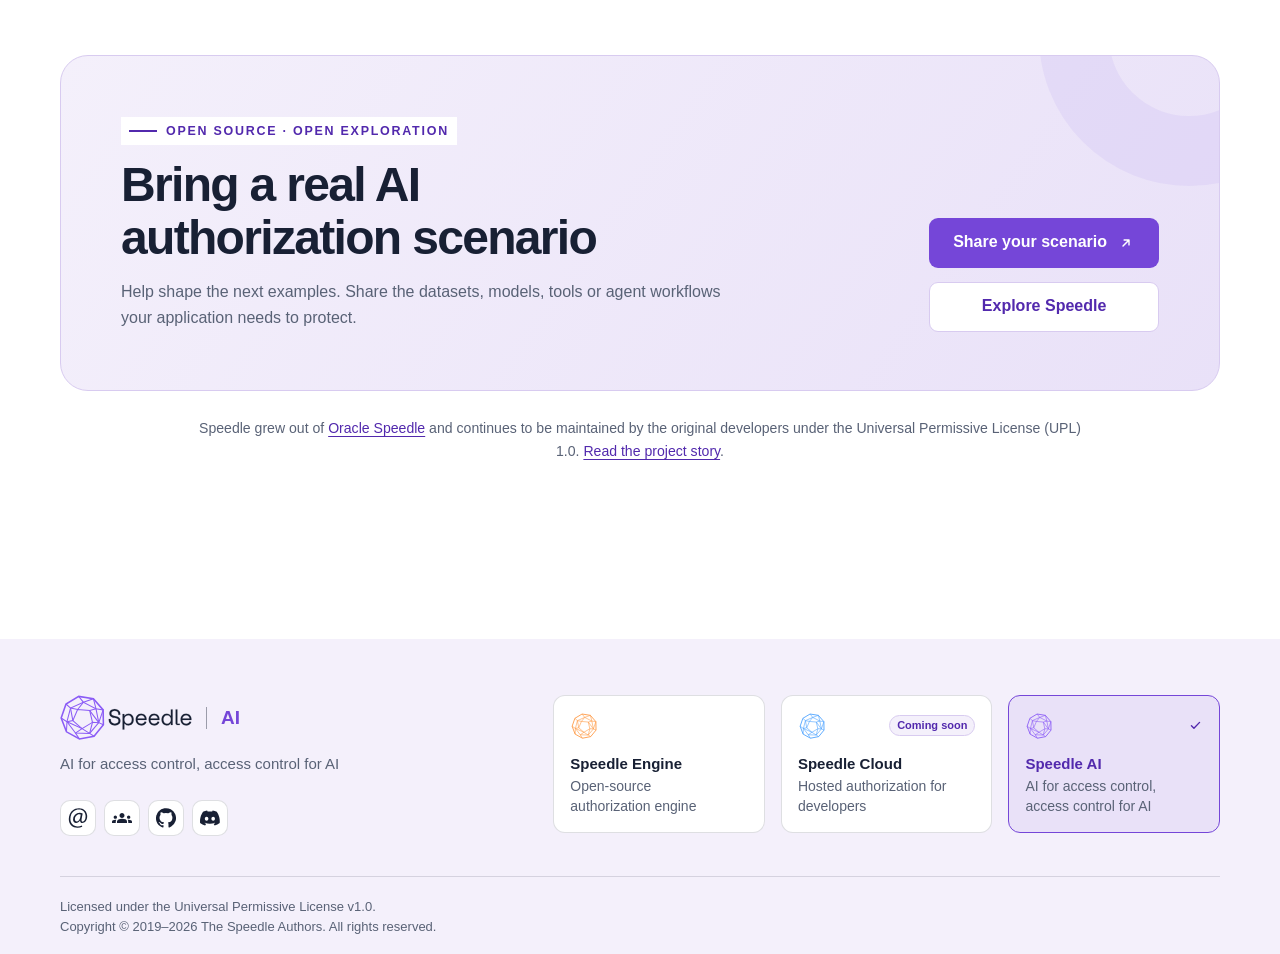
==== commit b854c4ef: "fix(site): wrap install URLs only after slashes" ====
--- a/index.html
+++ b/index.html
@@ -226,7 +226,7 @@
                 <div class="install-copy">
                   <button class="command-copy-button" type="button" aria-label="Copy" data-success="Copied!" data-failure="Copy failed; select and copy the prompt" hidden><svg class="copy-icon" viewBox="0 0 24 24" fill="none" stroke="currentColor" stroke-width="1.7" aria-hidden="true"><rect x="8" y="8" width="12" height="13" rx="2"/><path d="M16 8V5a2 2 0 0 0-2-2H5a2 2 0 0 0-2 2v9a2 2 0 0 0 2 2h3"/></svg><svg class="copied-icon" viewBox="0 0 24 24" fill="none" stroke="currentColor" stroke-width="2" aria-hidden="true"><path d="m5 12 4 4 10-10"/></svg><span class="copy-tooltip" aria-hidden="true">Copy</span></button>
                   <pre class="install-prompt" tabindex="0"><code>Install this skill for me:
-<span class="install-url">https://github.com/teramoby/ai.speedle.io/tree/main/skills/speedle-policy-modeler</span></code></pre>
+<span class="install-url"><span>https:/</span><wbr><span>/</span><wbr><span>github.com/</span><wbr><span>teramoby/</span><wbr><span>ai.speedle.io/</span><wbr><span>tree/</span><wbr><span>main/</span><wbr><span>skills/</span><wbr><span>speedle-policy-modeler</span></span></code></pre>
                   <span class="command-copy-status" role="status" aria-live="polite"></span>
                 </div>
                 <div class="install-usage">
@@ -261,7 +261,7 @@
                 <div class="install-copy">
                   <button class="command-copy-button" type="button" aria-label="Copy" data-success="Copied!" data-failure="Copy failed; select and copy the prompt" hidden><svg class="copy-icon" viewBox="0 0 24 24" fill="none" stroke="currentColor" stroke-width="1.7" aria-hidden="true"><rect x="8" y="8" width="12" height="13" rx="2"/><path d="M16 8V5a2 2 0 0 0-2-2H5a2 2 0 0 0-2 2v9a2 2 0 0 0 2 2h3"/></svg><svg class="copied-icon" viewBox="0 0 24 24" fill="none" stroke="currentColor" stroke-width="2" aria-hidden="true"><path d="m5 12 4 4 10-10"/></svg><span class="copy-tooltip" aria-hidden="true">Copy</span></button>
                   <pre class="install-prompt" tabindex="0"><code>Install this skill for me:
-<span class="install-url">https://github.com/teramoby/ai.speedle.io/tree/main/skills/speedle-policy-modeler</span></code></pre>
+<span class="install-url"><span>https:/</span><wbr><span>/</span><wbr><span>github.com/</span><wbr><span>teramoby/</span><wbr><span>ai.speedle.io/</span><wbr><span>tree/</span><wbr><span>main/</span><wbr><span>skills/</span><wbr><span>speedle-policy-modeler</span></span></code></pre>
                   <span class="command-copy-status" role="status" aria-live="polite"></span>
                 </div>
                 <div class="install-usage">
--- a/styles.css
+++ b/styles.css
@@ -469,7 +469,8 @@
 .skill-install pre { min-width: 0; padding: 12px 16px 16px; white-space: pre; overflow-wrap: normal; hyphens: none; }
 .install-copy pre { min-height: 64px; margin-right: 68px; }
 .skill-install .install-prompt { white-space: pre-wrap; }
-.install-url { overflow-wrap: anywhere; }
+.install-url { overflow-wrap: normal; word-break: normal; }
+.install-url > span { white-space: nowrap; }
 .command-copy-button { position: absolute; top: 8px; right: 8px; display: grid; place-items: center; width: 44px; height: 44px; padding: 10px; border: 1px solid var(--line-purple); border-radius: var(--radius-control); background: transparent; color: var(--primary-dark); cursor: pointer; }
 .command-copy-button[hidden] { display: none; }
 .command-copy-button:hover { border-color: var(--primary-dark); background: var(--tint); }
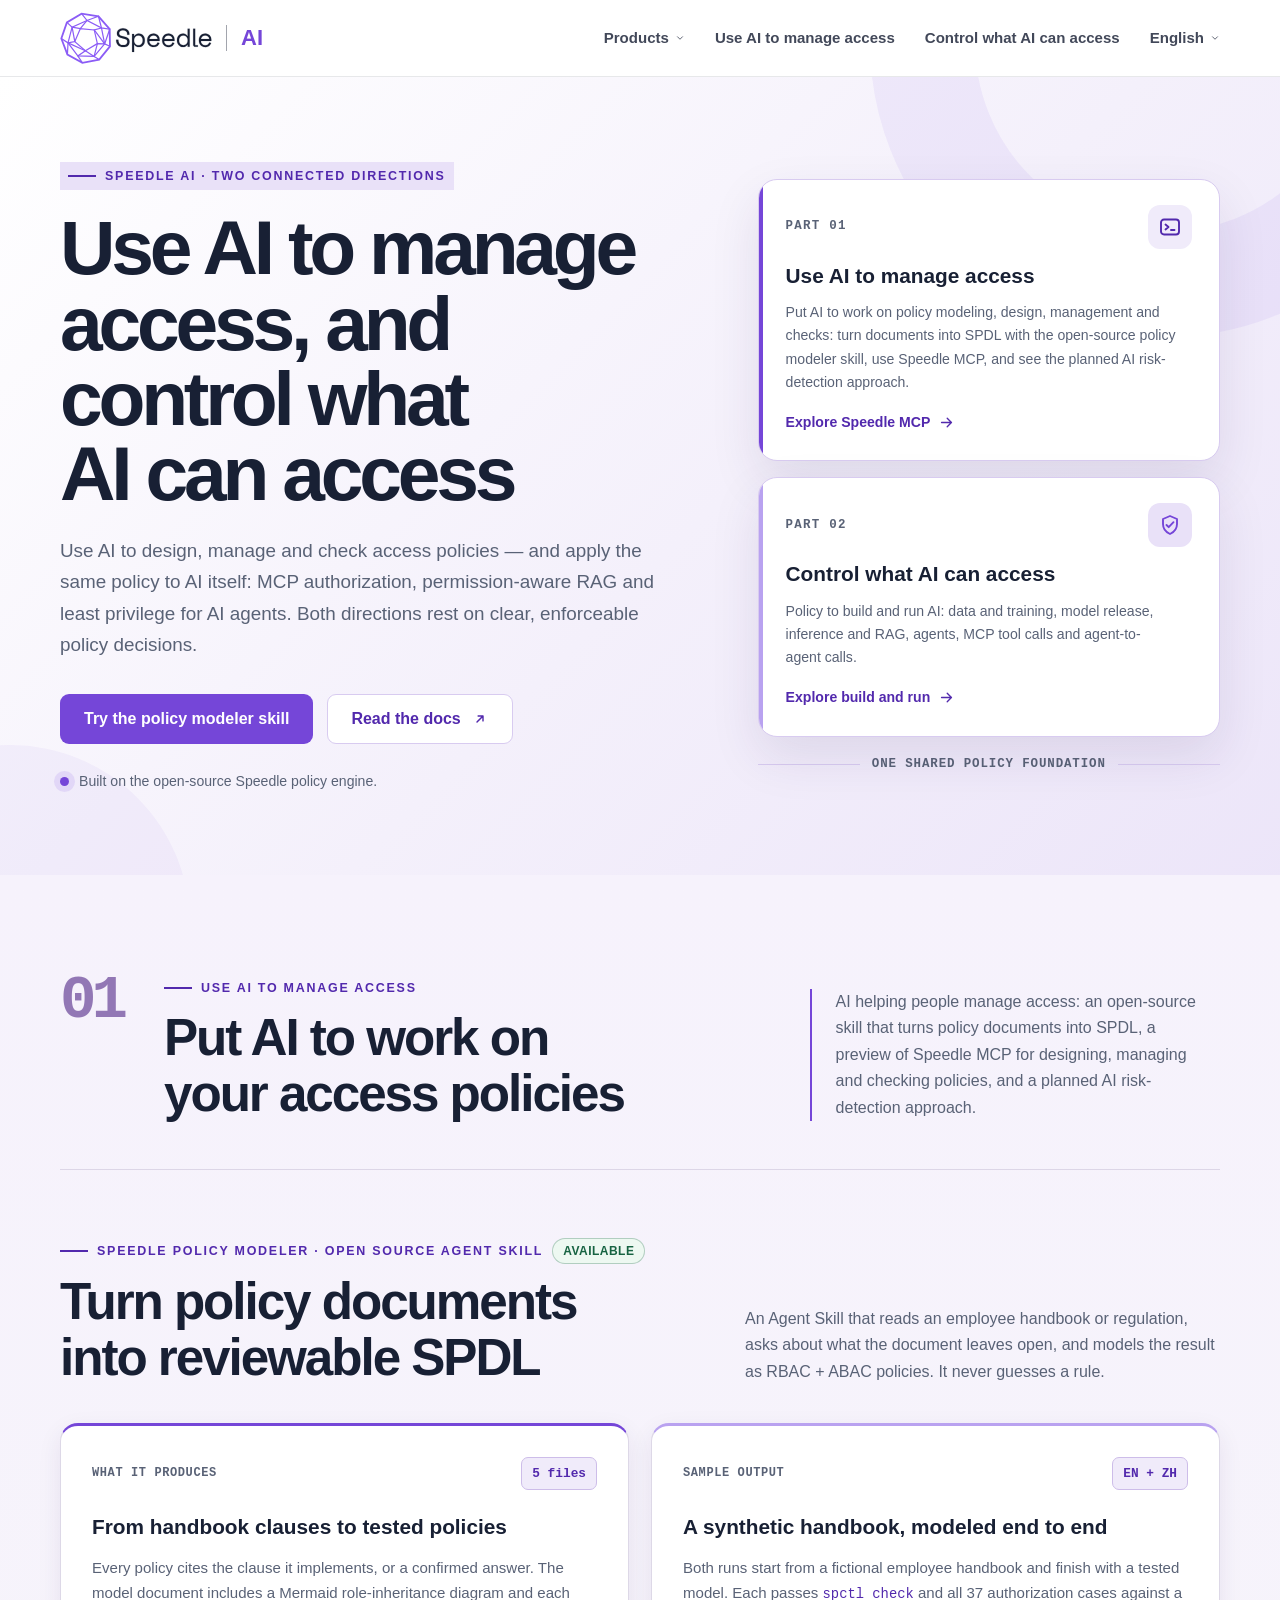
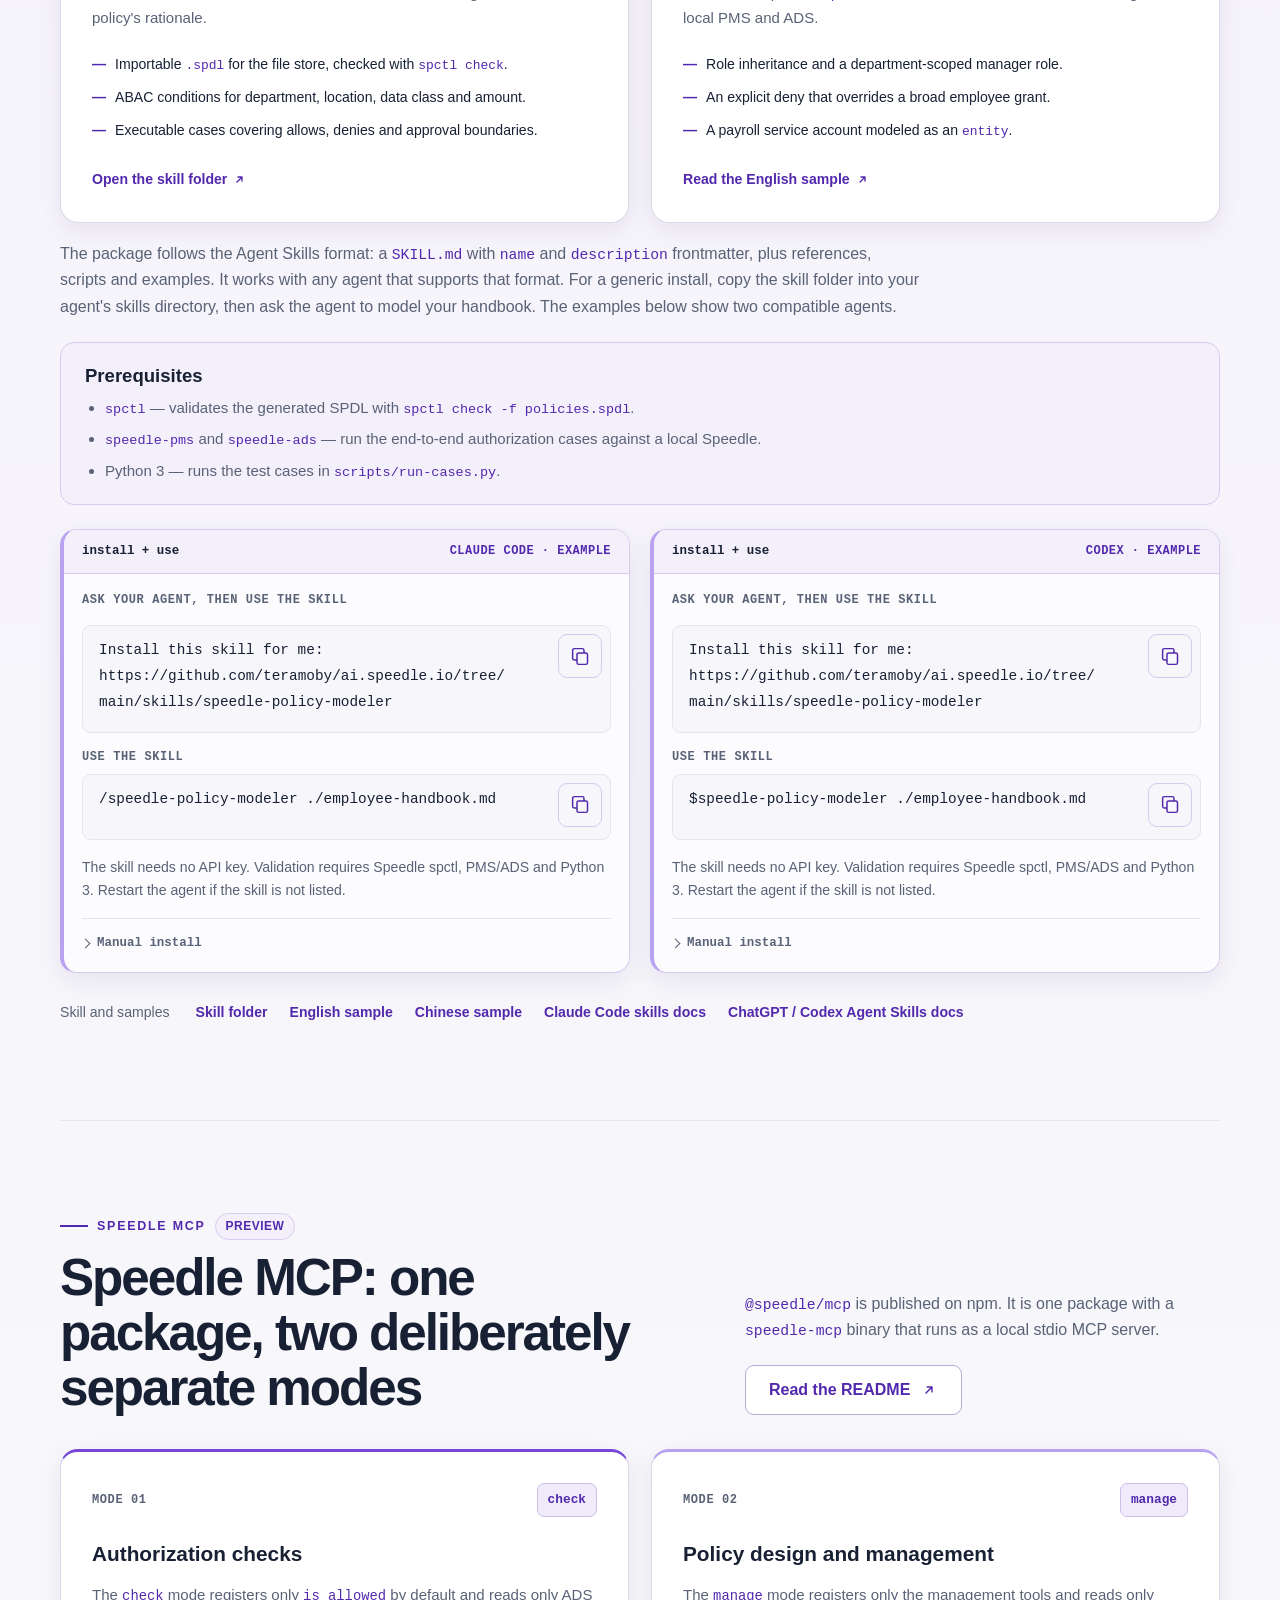
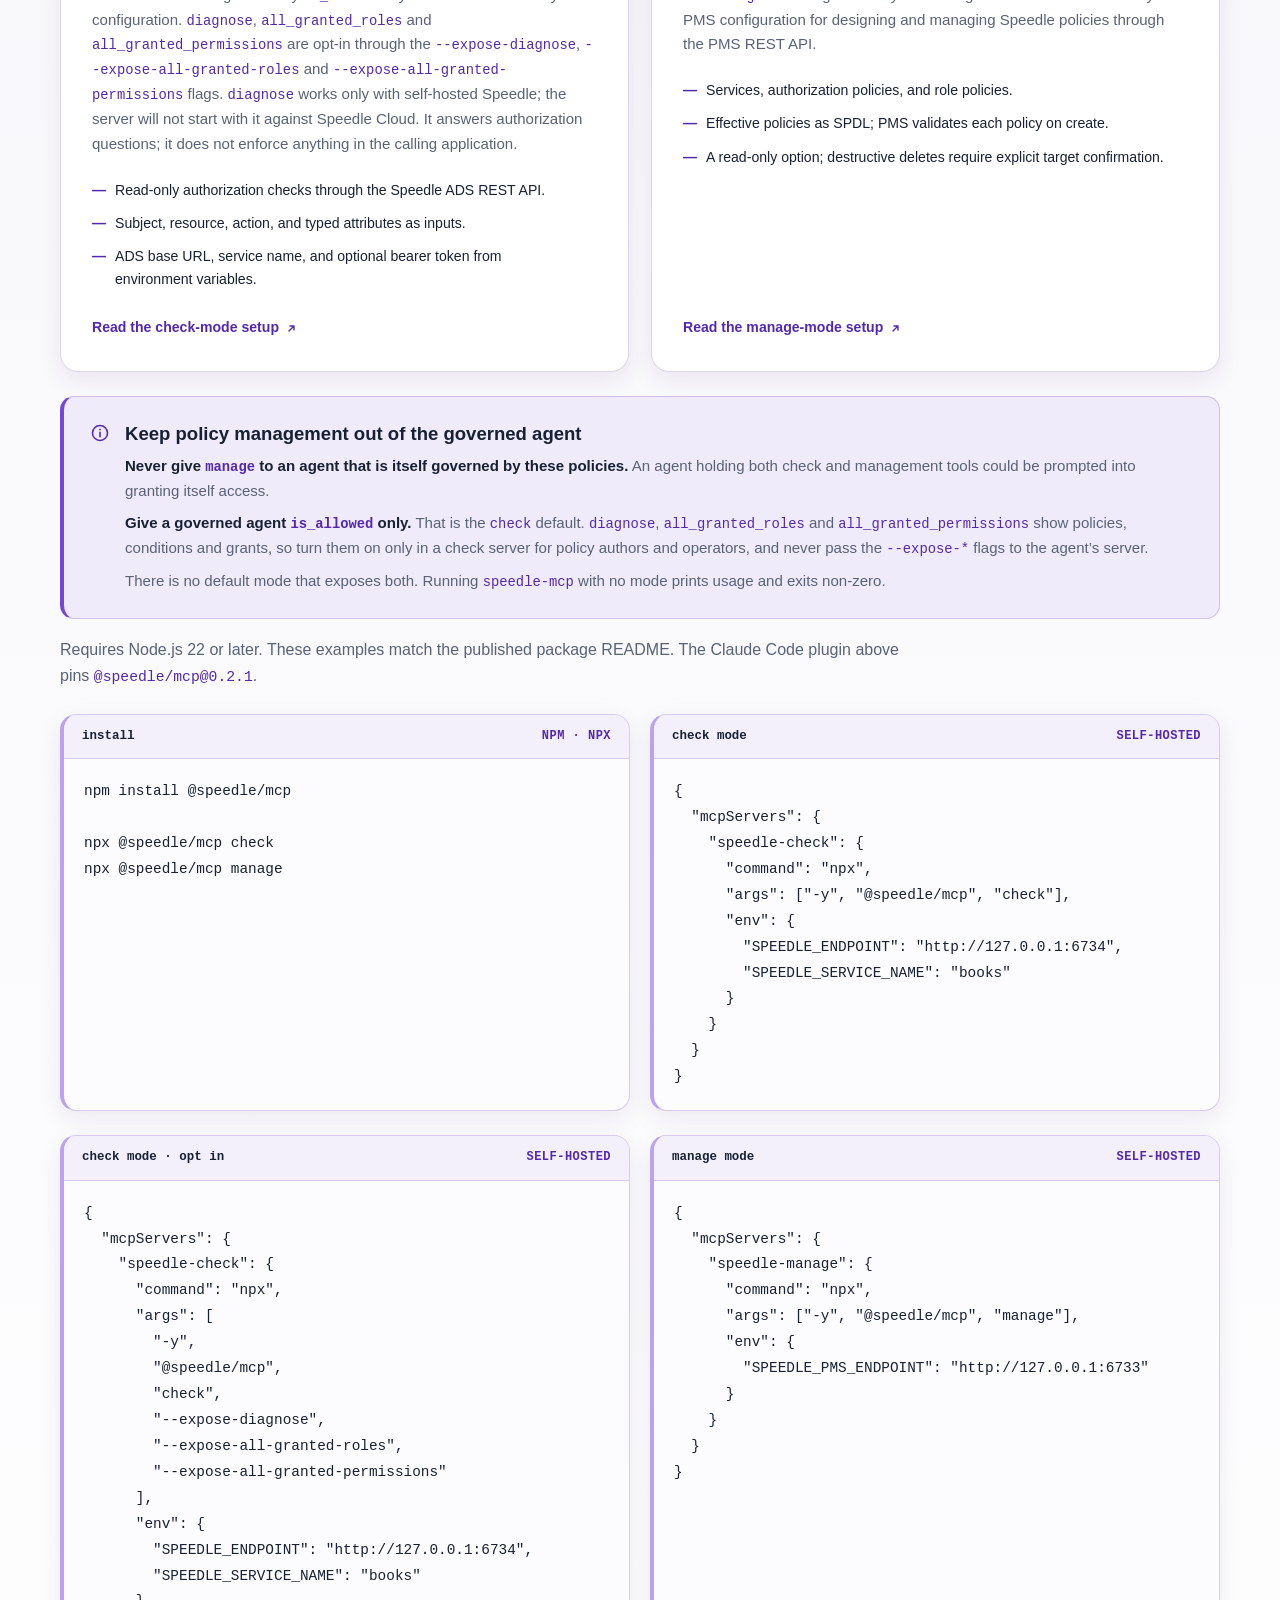
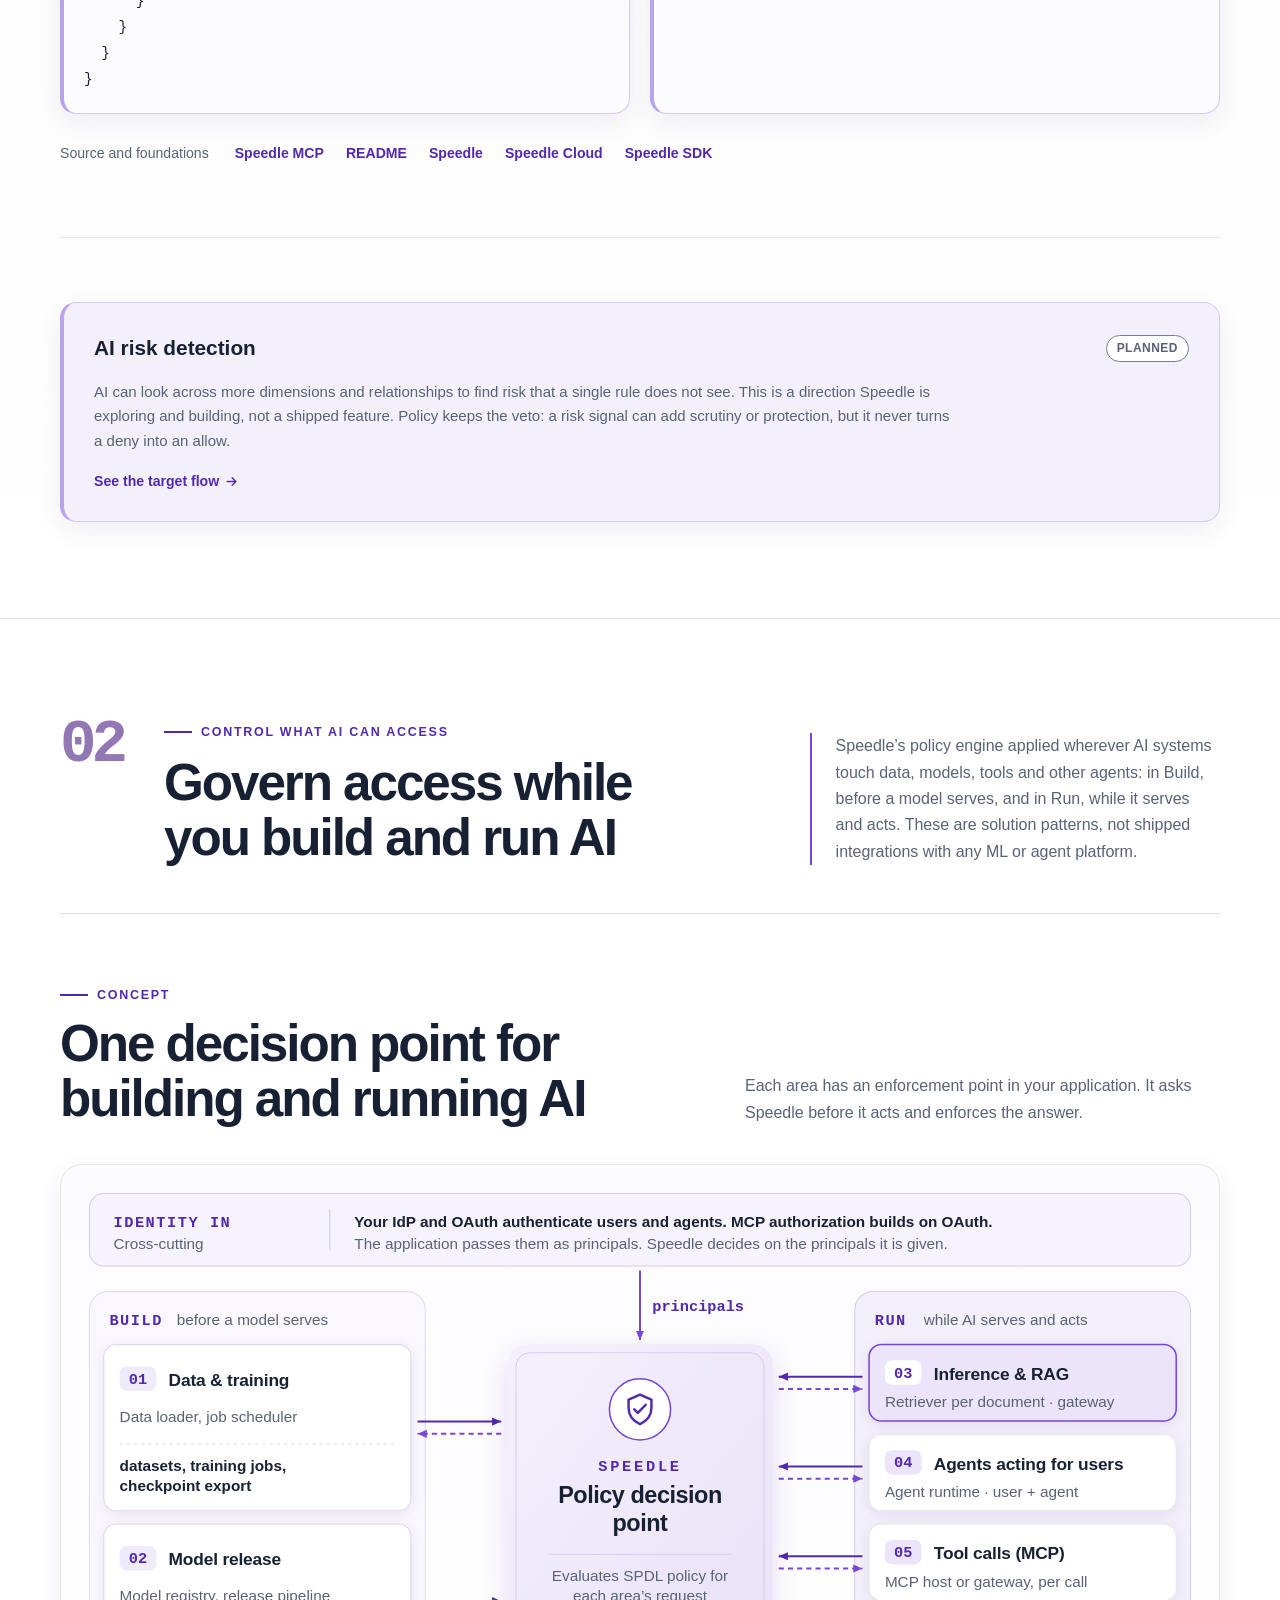
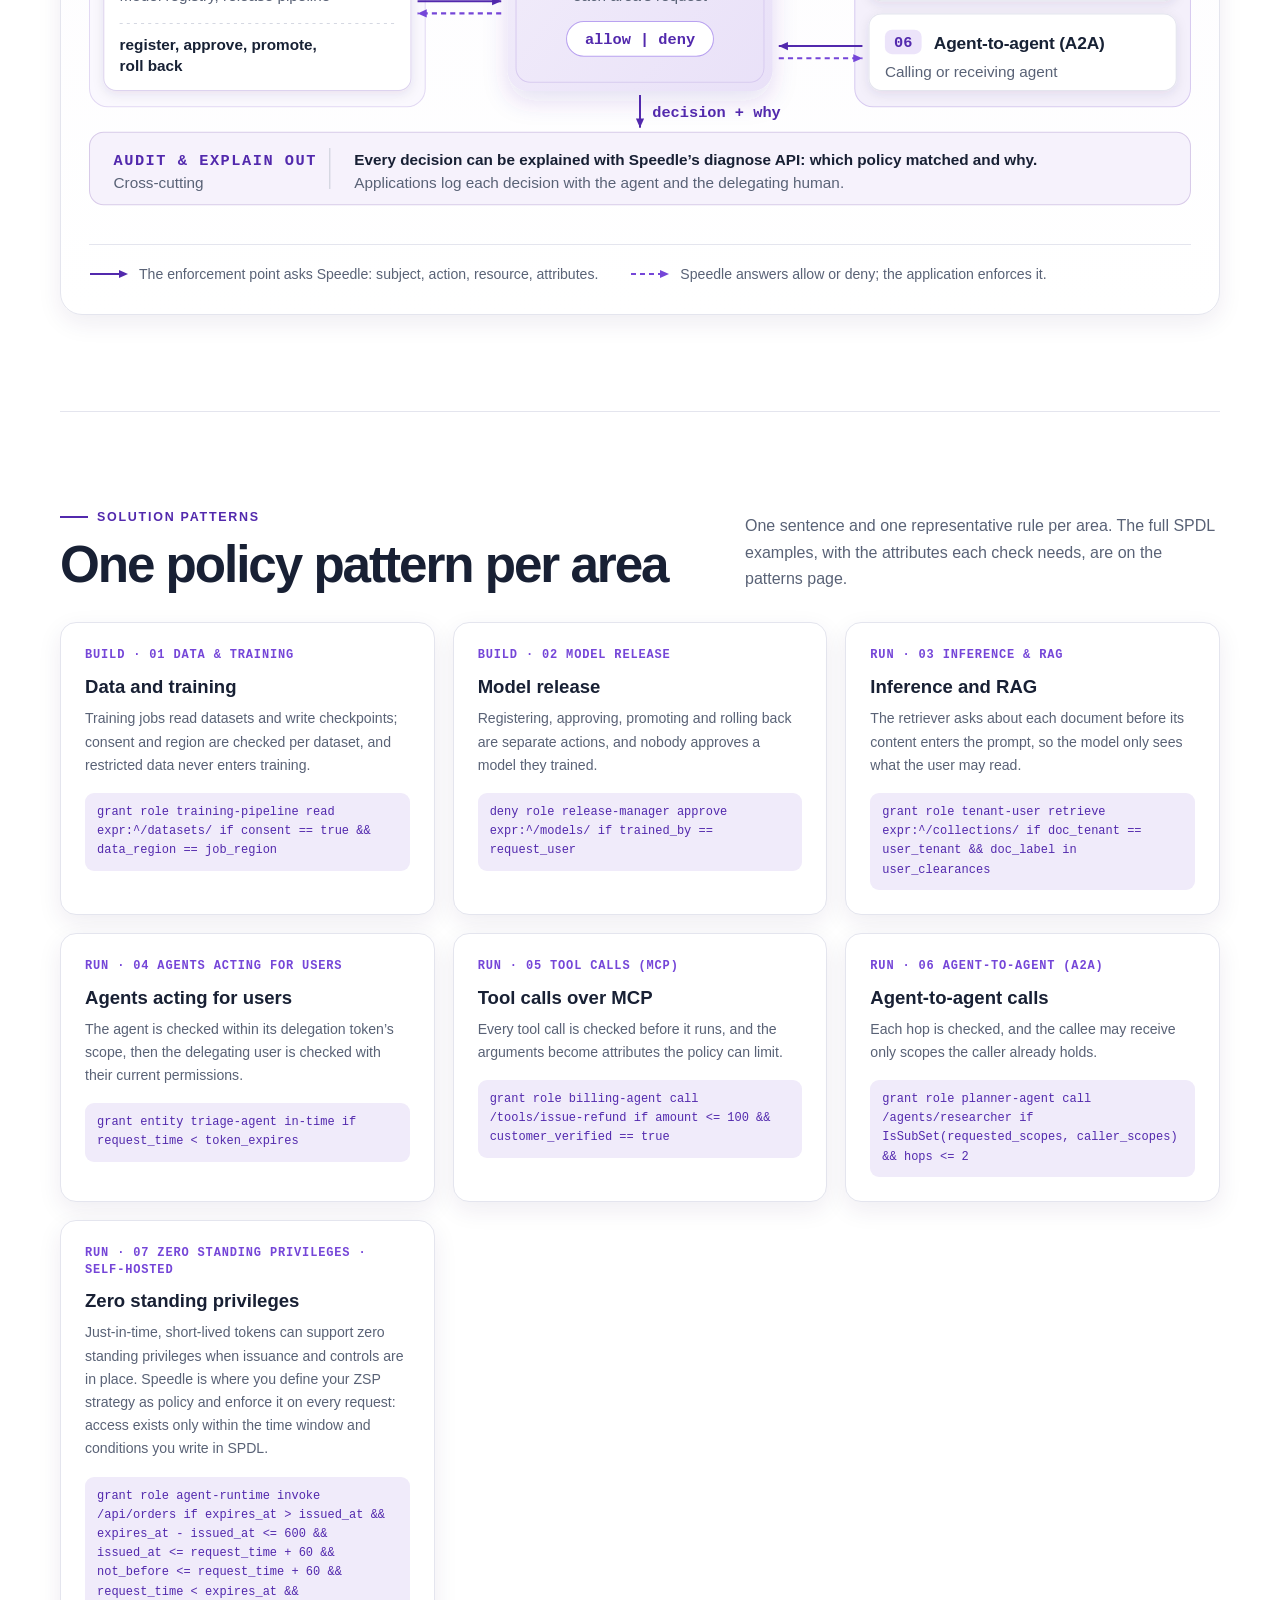
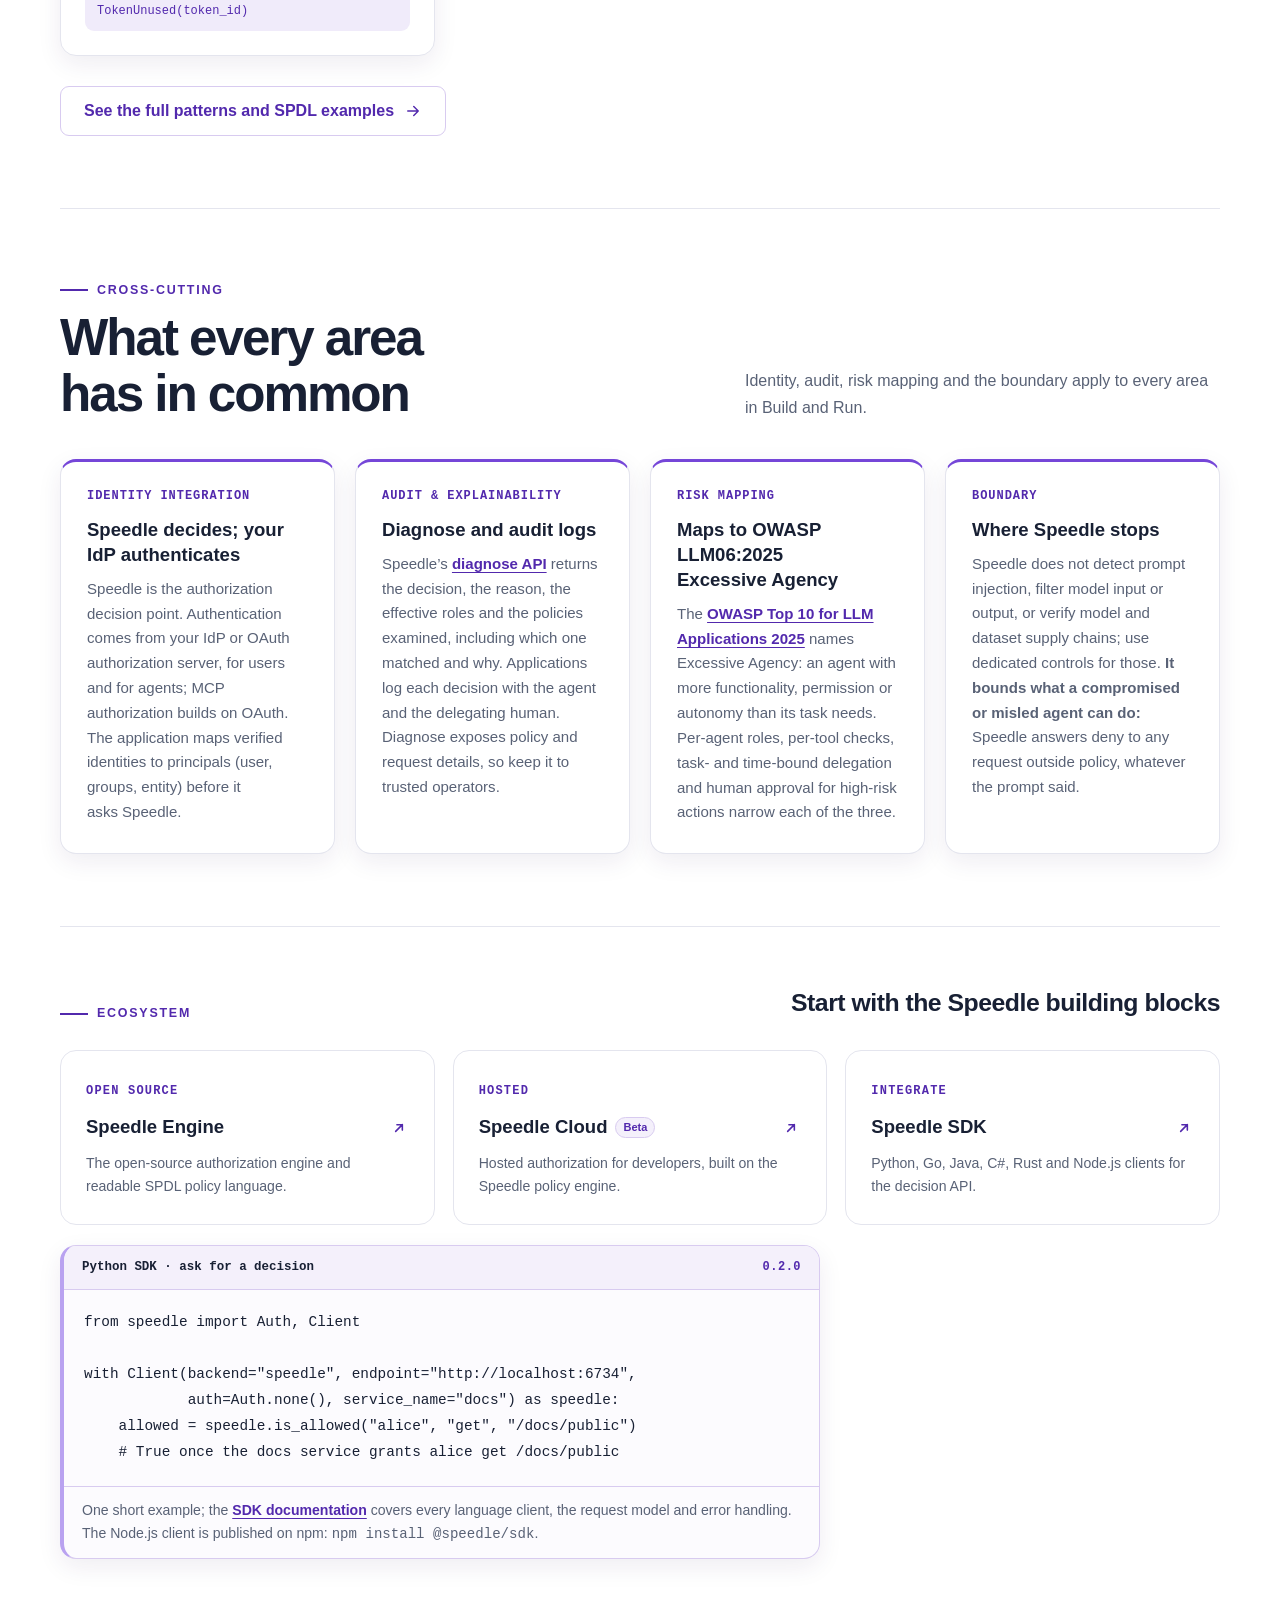
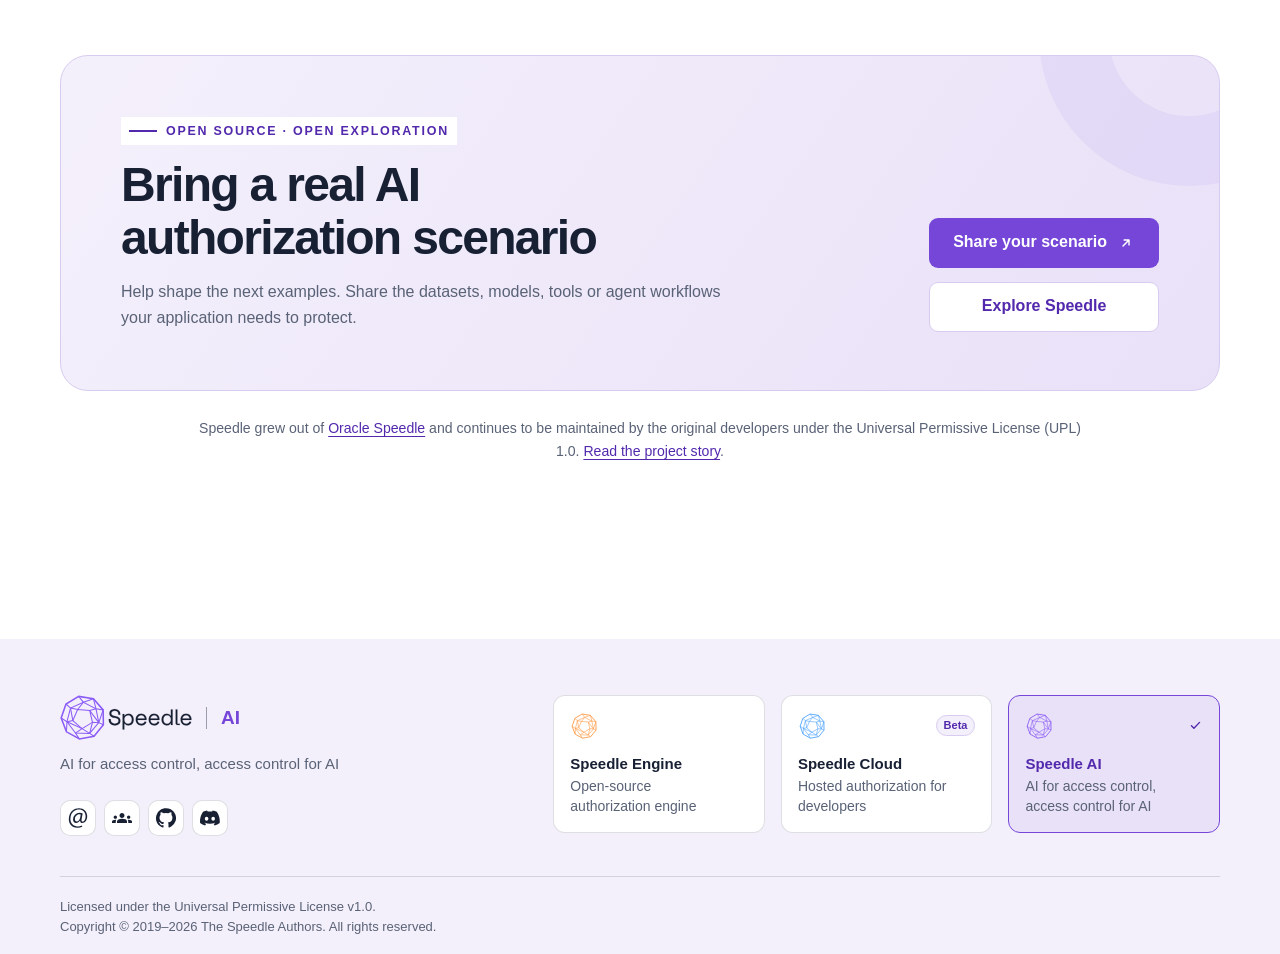
==== commit 5c38ce7a: "Show Speedle Cloud as Beta in the product menus Speedle Cloud is live as a public beta, so the produ" ====
--- a/index.html
+++ b/index.html
@@ -114,7 +114,7 @@
             </a>
             <a class="product-row" href="https://cloud.speedle.io/" role="menuitem">
               <svg class="product-sphere product-cloud" aria-hidden="true"><use href="#i-speedle-sphere"/></svg>
-              <span class="product-copy"><span class="product-name">Speedle Cloud<span class="coming-soon">Coming soon</span></span><span class="product-description">Hosted authorization for developers</span></span>
+              <span class="product-copy"><span class="product-name">Speedle Cloud<span class="coming-soon">Beta</span></span><span class="product-description">Hosted authorization for developers</span></span>
             </a>
             <a class="product-row" href="https://ai.speedle.io/" role="menuitem" aria-current="page">
               <svg class="product-sphere product-ai" aria-hidden="true"><use href="#i-speedle-sphere"/></svg>
@@ -760,7 +760,7 @@
           <div class="ecosystem-head"><p class="eyebrow">Ecosystem</p><h3 id="ecosystem-title">Start with the Speedle building blocks</h3></div>
           <div class="resource-grid">
             <a class="resource-card" href="https://engine.speedle.io/"><span>OPEN SOURCE</span><strong>Speedle Engine<svg class="icon" aria-hidden="true"><use href="#i-external"/></svg></strong><p>The open-source authorization engine and readable SPDL policy language.</p></a>
-            <a class="resource-card" href="https://cloud.speedle.io/"><span>HOSTED</span><strong><span class="resource-name">Speedle Cloud<span class="coming-soon">Coming soon</span></span><svg class="icon" aria-hidden="true"><use href="#i-external"/></svg></strong><p>Hosted authorization for developers, built on the Speedle policy engine.</p></a>
+            <a class="resource-card" href="https://cloud.speedle.io/"><span>HOSTED</span><strong><span class="resource-name">Speedle Cloud<span class="coming-soon">Beta</span></span><svg class="icon" aria-hidden="true"><use href="#i-external"/></svg></strong><p>Hosted authorization for developers, built on the Speedle policy engine.</p></a>
             <a class="resource-card" href="https://engine.speedle.io/docs/sdks/"><span>INTEGRATE</span><strong>Speedle SDK<svg class="icon" aria-hidden="true"><use href="#i-external"/></svg></strong><p>Python, Go, Java, C#, Rust and Node.js clients for the decision API.</p></a>
           </div>
           <figure class="config-card sdk-snippet">
@@ -807,7 +807,7 @@
       <nav class="footer-family" aria-label="Speedle products">
         <ul>
           <li><a class="footer-card" href="https://engine.speedle.io/"><svg class="product-sphere product-engine" aria-hidden="true"><use href="#i-speedle-sphere"/></svg><span class="footer-card-name">Speedle Engine</span><span class="footer-card-description">Open-source authorization engine</span></a></li>
-          <li><a class="footer-card" href="https://cloud.speedle.io/"><svg class="product-sphere product-cloud" aria-hidden="true"><use href="#i-speedle-sphere"/></svg><span class="footer-card-name">Speedle Cloud<span class="coming-soon">Coming soon</span></span><span class="footer-card-description">Hosted authorization for developers</span></a></li>
+          <li><a class="footer-card" href="https://cloud.speedle.io/"><svg class="product-sphere product-cloud" aria-hidden="true"><use href="#i-speedle-sphere"/></svg><span class="footer-card-name">Speedle Cloud<span class="coming-soon">Beta</span></span><span class="footer-card-description">Hosted authorization for developers</span></a></li>
           <li><a class="footer-card" href="https://ai.speedle.io/" aria-current="page"><svg class="product-sphere product-ai" aria-hidden="true"><use href="#i-speedle-sphere"/></svg><span class="footer-card-name">Speedle AI</span><span class="footer-card-description">AI for access control, access control for AI</span><svg class="footer-card-check icon icon-sm" aria-hidden="true"><use href="#i-check"/></svg></a></li>
         </ul>
       </nav>
